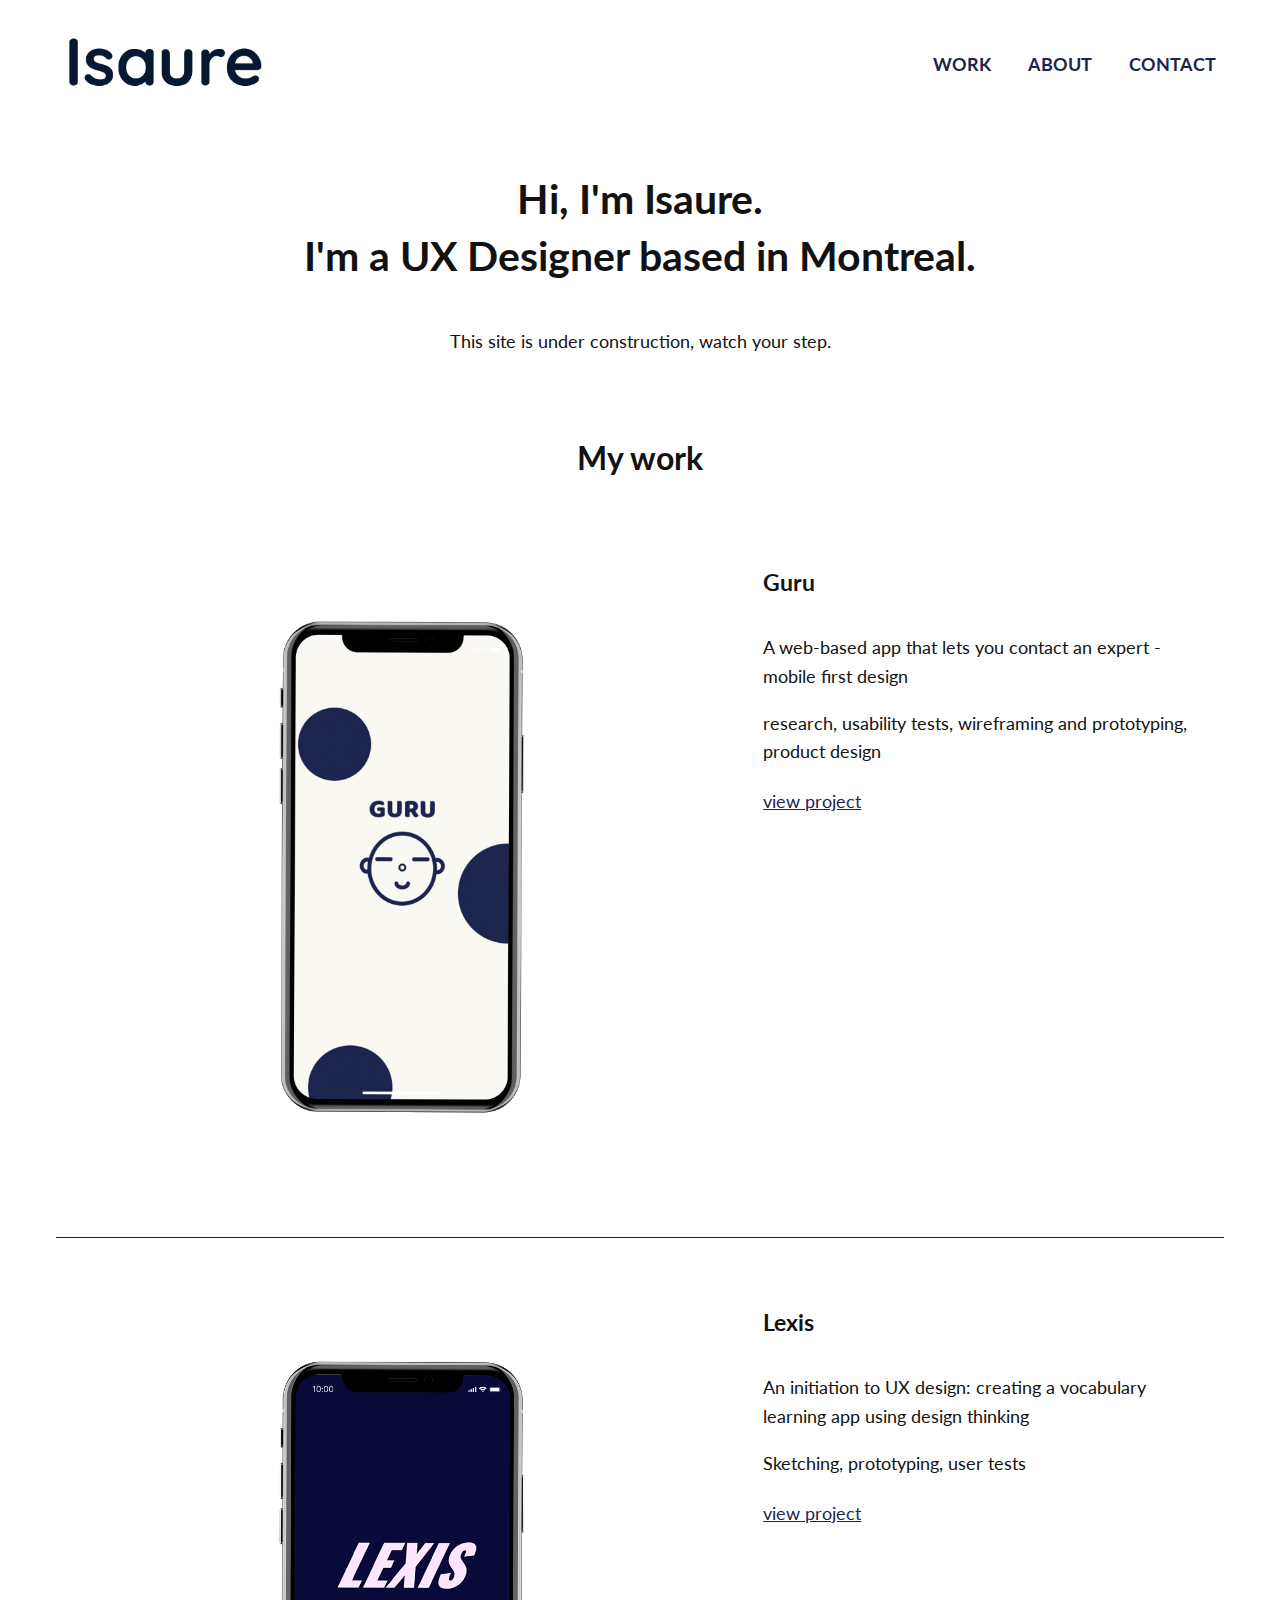
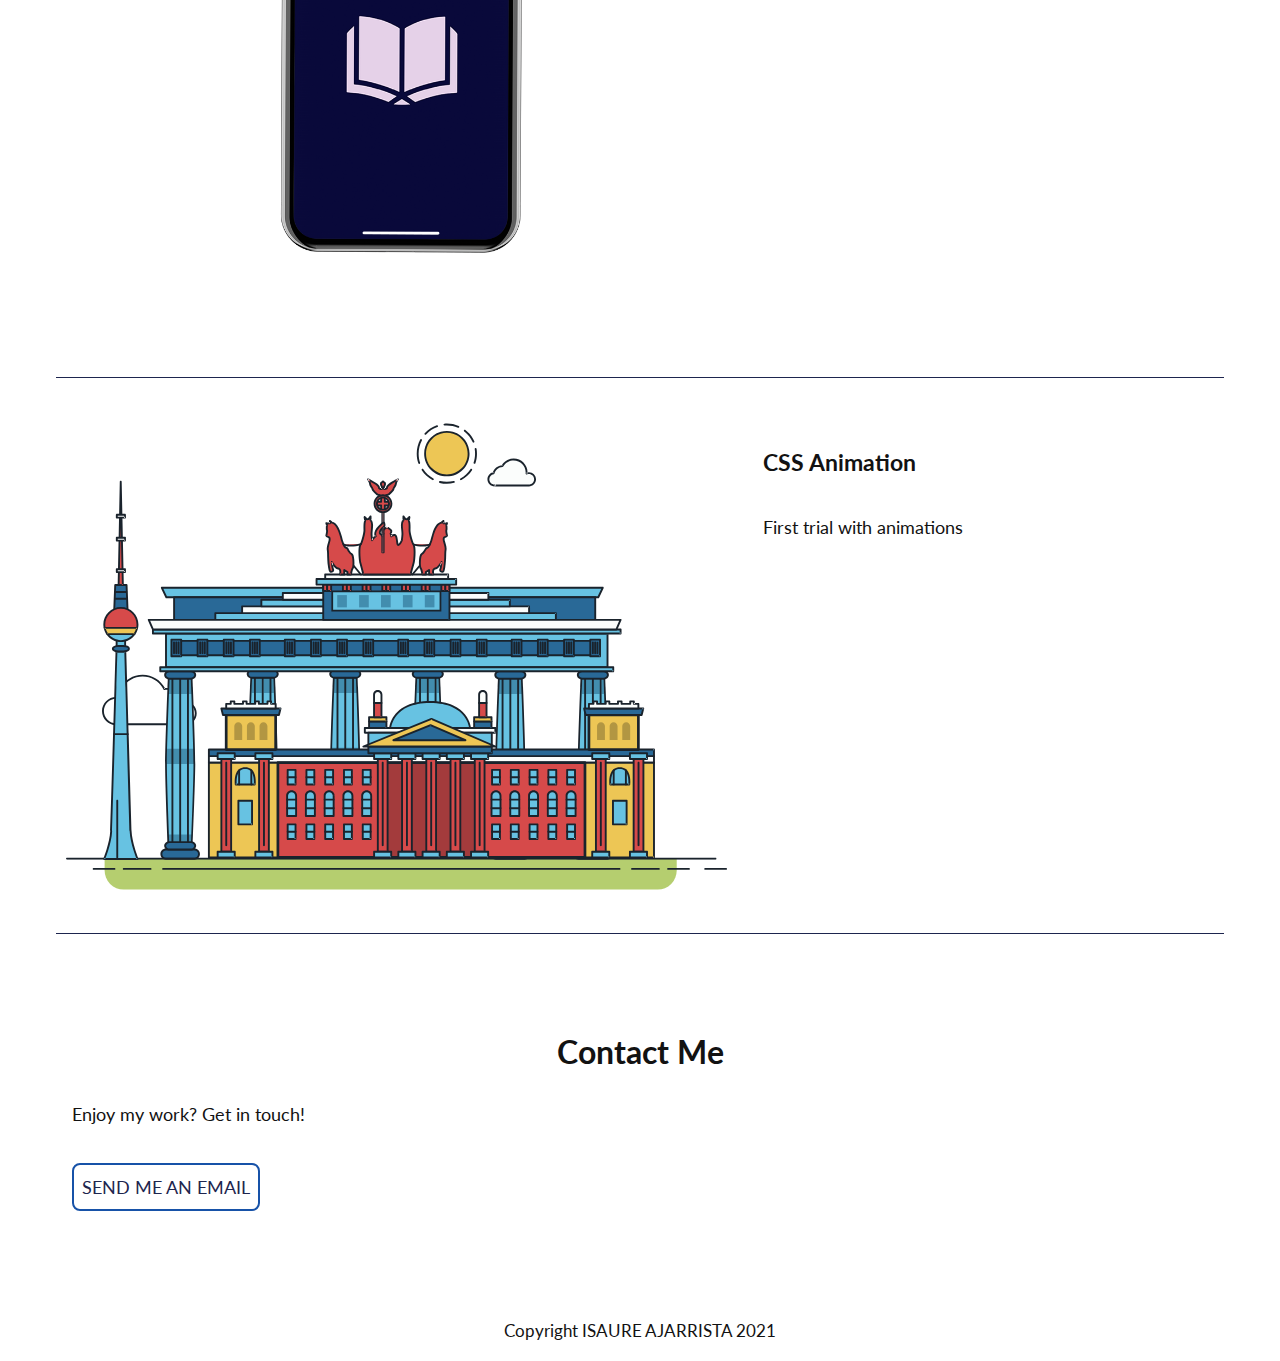
==== index.html @ d4b99ca5 "added error message to empty page" ====
<!DOCTYPE html>
<html lang="en" dir="ltr">

<head>
<meta charset="utf-8">
<title>Isaure Ajarrista UX Designer Montreal</title>
<link rel="shortcut icon" href="/favicon_package_v0.16/favicon.ico">
<link rel="apple-touch-icon" sizes="180x180" href="favicon_package_v0.16/apple-touch-icon.png">
<link rel="icon" type="image/png" sizes="32x32" href="favicon_package_v0.16/favicon-32x32.png">
<link rel="icon" type="image/png" sizes="16x16" href="favicon_package_v0.16/favicon-16x16.png">
<link rel="manifest" href="/site.webmanifest">
<link href="https://cdn.jsdelivr.net/npm/bootstrap@5.0.0-beta3/dist/css/bootstrap.min.css" rel="stylesheet" integrity="sha384-eOJMYsd53ii+scO/bJGFsiCZc+5NDVN2yr8+0RDqr0Ql0h+rP48ckxlpbzKgwra6" crossorigin="anonymous">
<meta name="msapplication-TileColor" content="#da532c">
<meta name="theme-color" content="#ffffff">
<link rel="stylesheet" type="text/css" href="https://necolas.github.io/normalize.css/8.0.1/normalize.css">
<link rel="stylesheet" type="text/css" href="css/style.css">
<link rel="preconnect" href="https://fonts.gstatic.com">
<link href="https://fonts.googleapis.com/css2?family=Lato:wght@400;700&family=Roboto&display=swap" rel="stylesheet">
<link rel="stylesheet" href="https://use.fontawesome.com/releases/v5.15.3/css/all.css" integrity="sha384-SZXxX4whJ79/gErwcOYf+zWLeJdY/qpuqC4cAa9rOGUstPomtqpuNWT9wdPEn2fk" crossorigin="anonymous">
<meta name="viewport" content="width=device-width, initial-scale=1">
<!-- Global site tag (gtag.js) - Google Analytics -->
<script async src="https://www.googletagmanager.com/gtag/js?id=G-KWXFG2XT7S"></script>
<script>
  window.dataLayer = window.dataLayer || [];
  function gtag(){dataLayer.push(arguments);}
  gtag('js', new Date());

  gtag('config', 'G-KWXFG2XT7S');
</script>
</head>

<body>
  <!-- for the header -->
  <header id="header">
    <div class="container align">
      <div class="navtoggle" id="myNavtoggle">
      <a href="index.html"><img src="img/me/logov2.png" class="logo" alt="Isaure's Logo"></a>
      <nav class="navigation">
        <ul>
          <li class="nav-container topBotomBordersOut"><a href="index.html">Work</a></li>
          <li class="nav-container topBotomBordersOut"> <a href="about.html#skills">About</a></li>
          <li class="nav-container topBotomBordersOut"><a href="#contact" onclick="menuToggle()">Contact</a></li>
          <li><a href="javascript:void(0);" class="icon" onclick="menuToggle()"><i class="fas fa-bars"></i></a></li>
        </ul>
      </nav>
      </div>
    </div>
  </header>

  <main>
    <!-- for the hero section -->
    <div id="hero">
      <div class="container">
        <h1>Hi, I'm Isaure.<span> I'm a UX Designer based in Montreal.</span></h1>
        <p>This site is under construction, watch your step.</p>
      </div>
    </div>

    <!-- For works/projects -->
    <div id="projects">
      <div class="container">
        <h2> My work </h2>
        <div class="row">
          <!--open row that holds the 2 columns for project -->
          <div class="column col-md-6 col-lg-7">
            <!-- open first column (image) -->
            <div class="project-image">
            <picture>
              <source srcset="img/guru/guruv2.png" media="(max-width:767px)">
              <img src="img/guru/guruv2-1200.png" alt="Guru expert app mockup">
            </picture>
          </div>
          </div>
          <div class="column col-md-6 col-lg-5">
            <!-- open second column (text) -->
            <h3>Guru</h3>
            <p>
              A web-based app that lets you contact an expert - mobile first design</p>
            <p>
              research, usability tests, wireframing and prototyping, product design
            </p>
            <p><a href="guru.html">view project <i class="fas fa-angle-right"></i></a></p>
          </div>
        </div>
        <!-- second project -->
        <!--open row that holds the 2 columns for project -->
        <div class="row">
          <!-- open first column (image) -->
          <div class="column col-md-6 col-lg-7">
            <div class="project-image">
            <picture>
              <source srcset="img/lexis/lexis-mockup.png" media="(max-width:767px)">
              <img src="img/lexis/lexis-mockup-1200.png" alt="Lexis app mockup">
            </picture>
          </div>
          </div>
          <div class="column col-md-6 col-lg-5">
            <!-- open second column (text) -->
            <h3>Lexis</h3>
            <p>
              An initiation to UX design: creating a vocabulary learning app using design thinking
            </p>
            <p>
              Sketching, prototyping, user tests
            </p>
            <p><a href="lexis.html"> view project <i class="fas fa-angle-right"></i></a></p>
          </div>
        </div>
        <!-- 3rd project: CSS animation -->
        <div class="row">
          <!-- open first column (image) -->
          <div class="column col-md-6 col-lg-7">
            <div class="project-image">
            <svg xmlns="http://www.w3.org/2000/svg" class="berlin-illustration" height="505" viewBox="0 0 700 505" xmlns:xlink="http://www.w3.org/1999/xlink">
              <defs>
                <polygon id="a" points=".06 231.917 .06 .929 688.717 .929 688.717 231.917" />
              </defs>
              <g fill="none" fill-rule="evenodd">
                <g transform="translate(0 241)" class="cloud-front">
                  <path fill="#1A232C"
                    d="M87.602,29 L87.602,28 C87.326,28.001 87.103,28.024 86.927,28.033 L86.979,29.031 L87.947,28.78 C85.741,20.282 78.041,14.002 68.852,14 C67.858,14 66.904,14.096 65.98,14.231 L66.125,15.22 L67.019,14.772 C62.626,6.015 53.567,0.001 43.102,0 C29.041,0.002 17.524,10.848 16.443,24.632 L17.44,24.71 L17.606,23.724 C16.803,23.589 15.969,23.5 15.102,23.5 C6.817,23.501 0.102,30.215 0.102,38.5 C0.102,46.785 6.817,53.499 15.102,53.5 L87.602,53.5 C94.644,53.499 100.351,47.792 100.352,40.75 C100.351,33.708 94.644,28.001 87.602,28 L87.602,30 C90.573,30 93.254,31.202 95.203,33.149 C97.15,35.097 98.351,37.778 98.352,40.75 C98.351,43.722 97.15,46.403 95.203,48.351 C93.254,50.298 90.573,51.5 87.602,51.5 L15.102,51.5 C11.509,51.5 8.265,50.046 5.909,47.692 C3.555,45.337 2.102,42.093 2.102,38.5 C2.102,34.907 3.555,31.663 5.909,29.308 C8.265,26.954 11.509,25.5 15.102,25.5 C15.831,25.5 16.553,25.575 17.273,25.697 C17.551,25.743 17.832,25.672 18.055,25.499 C18.277,25.325 18.414,25.07 18.436,24.789 C19.436,12.04 30.094,1.998 43.102,2 C52.786,1.999 61.163,7.564 65.231,15.669 C65.425,16.055 65.842,16.272 66.27,16.21 C67.132,16.084 67.988,16 68.852,16 C77.108,15.998 84.027,21.647 86.011,29.283 C86.13,29.741 86.557,30.054 87.031,30.03 C87.27,30.017 87.457,29.999 87.602,30 L87.602,29"
                    transform="translate(38 36)" />
                </g>
                <path fill="#B5CE6F"
                  d="M646.484,484.382 C646.484,489.501 644.531,494.62 640.627,498.525 C636.722,502.43 631.603,504.382 626.484,504.382 L60.873,504.382 C55.754,504.382 50.636,502.43 46.731,498.525 C42.826,494.62 40.873,489.501 40.873,484.382 L40.873,471.917 L646.484,471.917 L646.484,484.382" />
                <polyline fill="#67C2E2" points="334.824 185.029 101.449 185.029 106.209 195.08 563.438 195.08 568.2 185.029 334.824 185.029" />
                <path fill="#1A232C"
                  d="M334.824,185.029 L334.824,184.029 L101.449,184.029 C101.104,184.029 100.788,184.203 100.604,184.494 C100.42,184.785 100.398,185.146 100.545,185.457 L105.306,195.508 C105.471,195.856 105.824,196.079 106.209,196.079 L563.438,196.079 C563.824,196.079 564.177,195.856 564.342,195.508 L569.104,185.457 C569.251,185.146 569.229,184.785 569.045,184.494 C568.861,184.203 568.544,184.029 568.2,184.029 L334.824,184.029 L334.824,186.029 L566.62,186.029 L562.806,194.08 L106.842,194.08 L103.029,186.029 L334.824,186.029 L334.824,185.029" />
                <polygon fill="#296997" points="114.416 218.974 560.222 218.974 560.222 195.08 114.416 195.08" />
                <path fill="#1A232C"
                  d="M560.222,218.974 L560.222,217.974 L115.416,217.974 L115.416,196.079 L559.222,196.079 L559.222,218.974 L560.222,218.974 L560.222,217.974 L560.222,218.974 L561.222,218.974 L561.222,195.08 C561.222,194.816 561.115,194.559 560.929,194.372 C560.742,194.186 560.485,194.08 560.222,194.08 L114.416,194.08 C114.152,194.08 113.895,194.186 113.708,194.372 C113.522,194.559 113.416,194.816 113.416,195.08 L113.416,218.974 C113.416,219.237 113.522,219.495 113.708,219.681 C113.895,219.867 114.152,219.974 114.416,219.974 L560.222,219.974 C560.485,219.974 560.742,219.867 560.929,219.681 C561.115,219.495 561.222,219.237 561.222,218.974 L560.222,218.974" />
                <polygon fill="#67C2E2" points="105.85 269.08 573.225 269.08 573.225 233.398 105.85 233.398" />
                <path fill="#1A232C"
                  d="M573.225,233.398 L573.225,232.398 L105.85,232.398 C105.587,232.398 105.329,232.505 105.143,232.691 C104.957,232.877 104.85,233.134 104.85,233.398 L104.85,269.08 C104.85,269.344 104.957,269.601 105.143,269.788 C105.329,269.974 105.587,270.08 105.85,270.08 L573.225,270.08 C573.488,270.08 573.745,269.974 573.932,269.788 C574.118,269.601 574.225,269.344 574.225,269.08 L574.225,233.398 C574.225,233.134 574.118,232.877 573.932,232.691 C573.745,232.505 573.488,232.398 573.225,232.398 L573.225,233.398 L572.225,233.398 L572.225,268.08 L106.85,268.08 L106.85,234.398 L573.225,234.398 L573.225,233.398 L572.225,233.398 L573.225,233.398" />
                <polygon fill="#296997" points="116.751 256.508 562.557 256.508 562.557 241.243 116.751 241.243" />
                <path fill="#1A232C"
                  d="M562.557,256.508 L562.557,255.508 L117.75,255.508 L117.75,242.243 L561.557,242.243 L561.557,256.508 L562.557,256.508 L562.557,255.508 L562.557,256.508 L563.557,256.508 L563.557,241.243 C563.557,240.979 563.45,240.722 563.264,240.535 C563.078,240.349 562.82,240.243 562.557,240.243 L116.75,240.243 C116.487,240.243 116.23,240.349 116.043,240.535 C115.857,240.722 115.751,240.979 115.751,241.243 L115.751,256.508 C115.751,256.771 115.857,257.029 116.043,257.215 C116.23,257.401 116.487,257.508 116.751,257.508 L562.557,257.508 C562.82,257.508 563.077,257.401 563.264,257.215 C563.45,257.029 563.557,256.771 563.557,256.508 L562.557,256.508" />
                <polygon fill="#67C2E2" points="158.07 218.974 518.563 218.974 518.563 211.858 158.07 211.858" />
                <path fill="#1A232C"
                  d="M518.563,211.858 L518.563,210.858 L158.07,210.858 C157.807,210.858 157.549,210.964 157.363,211.151 C157.177,211.337 157.07,211.594 157.07,211.858 L157.07,218.974 C157.07,219.237 157.177,219.495 157.363,219.681 C157.549,219.867 157.807,219.974 158.07,219.974 L518.563,219.974 C518.826,219.974 519.083,219.867 519.27,219.681 C519.456,219.495 519.562,219.237 519.562,218.974 L519.562,211.858 C519.562,211.594 519.456,211.337 519.27,211.151 C519.083,210.964 518.826,210.858 518.563,210.858 L518.563,211.858 L517.563,211.858 L517.563,217.974 L159.07,217.974 L159.07,212.858 L518.563,212.858 L518.563,211.858 L517.563,211.858 L518.563,211.858" />
                <polygon fill="#FBFDFC" points="186.438 211.858 490.194 211.858 490.194 204.741 186.438 204.741" />
                <path fill="#1A232C"
                  d="M490.194,204.741 L490.194,203.741 L186.438,203.741 C186.175,203.741 185.917,203.848 185.731,204.034 C185.545,204.221 185.438,204.478 185.438,204.741 L185.438,211.858 C185.438,212.121 185.545,212.379 185.731,212.565 C185.917,212.751 186.175,212.858 186.438,212.858 L490.194,212.858 C490.458,212.858 490.715,212.751 490.902,212.565 C491.088,212.379 491.194,212.121 491.194,211.858 L491.194,204.741 C491.194,204.478 491.088,204.221 490.902,204.034 C490.715,203.848 490.458,203.741 490.194,203.741 L490.194,204.741 L489.194,204.741 L489.194,210.858 L187.438,210.858 L187.438,205.741 L490.194,205.741 L490.194,204.741 L489.194,204.741 L490.194,204.741" />
                <polygon fill="#67C2E2" points="206.805 204.741 469.828 204.741 469.828 197.624 206.805 197.624" />
                <path fill="#1A232C"
                  d="M469.828,197.624 L469.828,196.624 L206.805,196.624 C206.541,196.624 206.284,196.731 206.098,196.917 C205.911,197.103 205.805,197.361 205.805,197.624 L205.805,204.741 C205.805,205.005 205.911,205.262 206.098,205.449 C206.284,205.635 206.541,205.741 206.805,205.741 L469.828,205.741 C470.091,205.741 470.349,205.635 470.535,205.449 C470.722,205.262 470.828,205.005 470.828,204.741 L470.828,197.624 C470.828,197.361 470.722,197.103 470.535,196.917 C470.349,196.731 470.091,196.624 469.828,196.624 L469.828,197.624 L468.828,197.624 L468.828,203.741 L207.805,203.741 L207.805,198.624 L469.828,198.624 L469.828,197.624 L468.828,197.624 L469.828,197.624" />
                <polygon fill="#FBFDFC" points="229.521 197.624 447.111 197.624 447.111 190.509 229.521 190.509" />
                <path fill="#1A232C"
                  d="M447.111,190.509 L447.111,189.509 L229.521,189.509 C229.258,189.509 229,189.616 228.814,189.802 C228.628,189.988 228.521,190.246 228.521,190.509 L228.521,197.624 C228.521,197.888 228.628,198.145 228.814,198.332 C229,198.518 229.258,198.624 229.521,198.624 L447.111,198.624 C447.375,198.624 447.632,198.518 447.818,198.332 C448.005,198.145 448.111,197.888 448.111,197.624 L448.111,190.509 C448.111,190.246 448.005,189.988 447.818,189.802 C447.632,189.616 447.375,189.509 447.111,189.509 L447.111,190.509 L446.111,190.509 L446.111,196.624 L230.521,196.624 L230.521,191.509 L447.111,191.509 L447.111,190.509 L446.111,190.509 L447.111,190.509" />
                <path fill="#67C2E2"
                  d="M135.607,355.447 C135.163,337.766 134.264,313.326 133.648,297.387 C133.274,287.721 133.004,281.18 133.004,281.18 L108.722,281.18 C108.722,281.18 108.452,287.721 108.079,297.387 C107.462,313.326 106.563,337.766 106.119,355.447 C105.953,362.059 105.85,367.732 105.85,371.653 L105.85,371.654 C105.85,386.117 107.243,424.332 108.089,446.189 C108.457,455.706 108.722,462.126 108.722,462.126 L133.004,462.126 C133.004,462.126 133.269,455.706 133.637,446.189 C134.482,424.332 135.876,386.117 135.876,371.654 L135.876,371.653 C135.876,367.732 135.773,362.059 135.607,355.447" />
                <path fill="#428DAE"
                  d="M133.648 297.387L108.079 297.387C108.452 287.721 108.722 281.18 108.722 281.18L133.004 281.18C133.004 281.18 133.274 287.721 133.648 297.387M135.876 371.654L105.85 371.654 105.85 371.653C105.85 367.732 105.953 362.059 106.119 355.447L135.607 355.447C135.773 362.059 135.876 367.732 135.876 371.653L135.876 371.654M133.004 462.126L108.722 462.126C108.722 462.126 108.457 455.706 108.089 446.189L133.637 446.189C133.269 455.706 133.004 462.126 133.004 462.126" />
                <path fill="#1A232C"
                  d="M109.612,461.199 L132.114,461.199 C132.447,453.007 134.949,390.886 134.949,371.653 C134.949,352.42 132.447,290.299 132.114,282.108 L109.612,282.108 C109.279,290.299 106.778,352.42 106.778,371.653 C106.778,390.886 109.279,453.007 109.612,461.199 Z M133.895,463.054 L107.832,463.054 L107.794,462.164 C107.766,461.466 104.922,392.193 104.922,371.653 C104.922,351.114 107.766,281.839 107.794,281.142 L107.832,280.252 L133.895,280.252 L133.931,281.142 C133.96,281.839 136.804,351.114 136.804,371.653 C136.804,392.193 133.96,461.466 133.931,462.164 L133.895,463.054 L133.895,463.054 Z" />
                <path fill="#1A232C"
                  d="M111.638 281.18L111.638 462.126C111.638 462.679 112.086 463.126 112.638 463.126 113.19 463.126 113.638 462.679 113.638 462.126L113.638 281.18C113.638 280.628 113.19 280.18 112.638 280.18 112.086 280.18 111.638 280.628 111.638 281.18M119.863 281.18L119.863 462.126C119.863 462.679 120.311 463.126 120.863 463.126 121.416 463.126 121.863 462.679 121.863 462.126L121.863 281.18C121.863 280.628 121.416 280.18 120.863 280.18 120.311 280.18 119.863 280.628 119.863 281.18M128.088 281.18L128.088 462.126C128.088 462.679 128.536 463.126 129.088 463.126 129.64 463.126 130.088 462.679 130.088 462.126L130.088 281.18C130.088 280.628 129.64 280.18 129.088 280.18 128.536 280.18 128.088 280.628 128.088 281.18" />
                <path fill="#296997"
                  d="M136.79,277.265 C136.79,279.418 134.675,281.18 132.09,281.18 L109.636,281.18 C107.051,281.18 104.936,279.418 104.936,277.265 C104.936,275.111 107.051,273.349 109.636,273.349 L132.09,273.349 C134.675,273.349 136.79,275.111 136.79,277.265" />
                <path fill="#1A232C"
                  d="M136.79,277.265 L135.79,277.265 C135.789,278.005 135.433,278.704 134.769,279.262 C134.109,279.814 133.155,280.181 132.09,280.18 L109.636,280.18 C108.571,280.181 107.617,279.814 106.956,279.262 C106.293,278.704 105.936,278.005 105.936,277.265 C105.936,276.524 106.293,275.825 106.957,275.267 C107.617,274.715 108.571,274.348 109.636,274.349 L132.09,274.349 C133.155,274.348 134.109,274.716 134.769,275.267 C135.433,275.825 135.789,276.524 135.79,277.265 L137.79,277.265 C137.791,275.851 137.09,274.593 136.049,273.731 C135.006,272.863 133.61,272.35 132.09,272.349 L109.636,272.349 C108.116,272.35 106.72,272.863 105.676,273.731 C104.636,274.593 103.935,275.851 103.936,277.265 C103.935,278.678 104.636,279.937 105.677,280.798 C106.72,281.666 108.116,282.179 109.636,282.18 L132.09,282.18 C133.61,282.179 135.006,281.666 136.049,280.798 C137.09,279.937 137.791,278.678 137.79,277.265 L136.79,277.265" />
                <path fill="#296997"
                  d="M140.775,467.217 C140.775,469.803 138.661,471.917 136.076,471.917 L105.65,471.917 C103.065,471.917 100.951,469.803 100.951,467.217 L100.951,466.825 C100.951,464.241 103.065,462.126 105.65,462.126 L136.076,462.126 C138.661,462.126 140.775,464.241 140.775,466.825 L140.775,467.217" />
                <path fill="#1A232C"
                  d="M140.775,467.217 L139.775,467.217 C139.775,468.235 139.361,469.155 138.688,469.83 C138.013,470.503 137.093,470.917 136.076,470.917 L105.65,470.917 C104.633,470.917 103.713,470.504 103.038,469.83 C102.365,469.155 101.951,468.235 101.951,467.217 L101.951,466.825 C101.951,465.808 102.365,464.889 103.038,464.214 C103.713,463.54 104.633,463.127 105.65,463.126 L136.076,463.126 C137.093,463.127 138.013,463.54 138.688,464.214 C139.362,464.889 139.775,465.808 139.775,466.825 L139.775,467.217 L141.775,467.217 L141.775,466.825 C141.772,463.684 139.217,461.13 136.076,461.126 L105.65,461.126 C102.509,461.13 99.955,463.684 99.951,466.825 L99.951,467.217 C99.954,470.36 102.509,472.914 105.65,472.917 L136.076,472.917 C139.217,472.914 141.772,470.36 141.775,467.217 L140.775,467.217" />
                <path fill="#296997"
                  d="M136.79,458.208 C136.79,460.363 134.675,462.126 132.09,462.126 L109.636,462.126 C107.051,462.126 104.936,460.363 104.936,458.208 C104.936,456.057 107.051,454.292 109.636,454.292 L132.09,454.292 C134.675,454.292 136.79,456.057 136.79,458.208" />
                <path fill="#1A232C"
                  d="M136.79,458.208 L135.79,458.208 C135.789,458.949 135.432,459.649 134.769,460.207 C134.108,460.76 133.154,461.128 132.09,461.126 L109.636,461.126 C108.572,461.128 107.617,460.76 106.957,460.207 C106.293,459.649 105.936,458.949 105.936,458.208 C105.936,457.47 106.293,456.77 106.957,456.212 C107.617,455.659 108.572,455.291 109.636,455.292 L132.09,455.292 C133.154,455.291 134.108,455.659 134.769,456.212 C135.433,456.77 135.789,457.47 135.79,458.208 L137.79,458.208 C137.791,456.796 137.09,455.538 136.05,454.675 C135.006,453.808 133.61,453.294 132.09,453.292 L109.636,453.292 C108.115,453.294 106.719,453.808 105.676,454.675 C104.636,455.538 103.935,456.796 103.936,458.208 C103.935,459.622 104.636,460.881 105.676,461.743 C106.72,462.611 108.116,463.125 109.636,463.126 L132.09,463.126 C133.61,463.125 135.006,462.611 136.05,461.743 C137.09,460.881 137.791,459.622 137.79,458.208 L136.79,458.208" />
                <path fill="#67C2E2"
                  d="M572.471,355.447 C572.025,337.766 571.126,313.326 570.51,297.387 C570.137,287.721 569.867,281.18 569.867,281.18 L545.585,281.18 C545.585,281.18 545.315,287.721 544.942,297.387 C544.326,313.326 543.427,337.766 542.981,355.447 C542.815,362.059 542.713,367.732 542.713,371.653 L542.713,371.654 C542.713,386.117 544.107,424.332 544.952,446.189 C545.32,455.706 545.585,462.126 545.585,462.126 L569.867,462.126 C569.867,462.126 570.132,455.706 570.499,446.189 C571.346,424.332 572.739,386.117 572.739,371.654 L572.739,371.653 C572.739,367.732 572.637,362.059 572.471,355.447" />
                <path fill="#428DAE"
                  d="M569.582 297.387L566.951 297.387 566.951 282.108 568.977 282.108C569.063 284.206 569.29 289.841 569.582 297.387M564.951 297.387L545.871 297.387C546.162 289.841 546.39 284.206 546.476 282.108L564.951 282.108 564.951 297.387M571.8 369.187L566.951 369.187 566.951 356.265 571.562 356.265C571.685 361.272 571.771 365.701 571.8 369.187M564.951 369.187L543.653 369.187C543.684 365.512 543.777 360.79 543.912 355.447L553.551 355.447 553.551 356.265 564.951 356.265 564.951 369.187" />
                <path fill="#1A232C"
                  d="M546.476,461.199 L568.977,461.199 C569.31,453.007 571.812,390.886 571.812,371.653 C571.812,352.42 569.31,290.299 568.977,282.108 L546.476,282.108 C546.142,290.299 543.642,352.42 543.642,371.653 C543.642,390.886 546.142,453.007 546.476,461.199 M570.758,463.054 L544.694,463.054 L544.658,462.164 C544.629,461.466 541.785,392.193 541.785,371.653 C541.785,351.114 544.629,281.839 544.658,281.142 L544.694,280.252 L570.758,280.252 L570.795,281.142 C570.823,281.839 573.667,351.114 573.667,371.653 C573.667,392.193 570.823,461.466 570.795,462.164 L570.758,463.054" />
                <path fill="#1A232C"
                  d="M548.501 281.18L548.501 462.126C548.501 462.679 548.949 463.126 549.501 463.126 550.053 463.126 550.501 462.679 550.501 462.126L550.501 281.18C550.501 280.628 550.053 280.18 549.501 280.18 548.949 280.18 548.501 280.628 548.501 281.18M556.727 281.18L556.727 462.126C556.727 462.679 557.174 463.126 557.727 463.126 558.279 463.126 558.727 462.679 558.727 462.126L558.727 281.18C558.727 280.628 558.279 280.18 557.727 280.18 557.174 280.18 556.727 280.628 556.727 281.18M564.951 281.18L564.951 462.126C564.951 462.679 565.399 463.126 565.951 463.126 566.503 463.126 566.951 462.679 566.951 462.126L566.951 281.18C566.951 280.628 566.503 280.18 565.951 280.18 565.399 280.18 564.951 280.628 564.951 281.18" />
                <path fill="#296997"
                  d="M573.653,277.265 C573.653,279.418 571.537,281.18 568.953,281.18 L546.499,281.18 C543.915,281.18 541.799,279.418 541.799,277.265 C541.799,275.111 543.915,273.349 546.499,273.349 L568.953,273.349 C571.537,273.349 573.653,275.111 573.653,277.265" />
                <path fill="#1A232C"
                  d="M573.653,277.265 L572.653,277.265 C572.653,278.005 572.296,278.704 571.632,279.262 C570.972,279.814 570.017,280.181 568.953,280.18 L546.499,280.18 C545.435,280.181 544.48,279.814 543.82,279.262 C543.156,278.704 542.8,278.005 542.799,277.265 C542.8,276.525 543.156,275.825 543.82,275.267 C544.481,274.715 545.435,274.348 546.499,274.349 L568.953,274.349 C570.017,274.348 570.972,274.715 571.632,275.267 C572.296,275.825 572.653,276.525 572.653,277.265 L574.653,277.265 C574.654,275.851 573.953,274.593 572.912,273.731 C571.869,272.863 570.473,272.35 568.953,272.349 L546.499,272.349 C544.979,272.35 543.583,272.863 542.54,273.731 C541.499,274.593 540.798,275.851 540.799,277.265 C540.798,278.679 541.499,279.937 542.54,280.798 C543.583,281.666 544.979,282.179 546.499,282.18 L568.953,282.18 C570.473,282.179 571.869,281.666 572.912,280.798 C573.953,279.937 574.654,278.679 574.653,277.265 L573.653,277.265" />
                <path fill="#296997"
                  d="M577.639,467.217 C577.639,469.803 575.524,471.917 572.938,471.917 L542.514,471.917 C539.929,471.917 537.813,469.803 537.813,467.217 L537.813,466.825 C537.813,464.241 539.929,462.126 542.514,462.126 L572.938,462.126 C575.524,462.126 577.639,464.241 577.639,466.825 L577.639,467.217" />
                <path fill="#1A232C"
                  d="M577.639,467.217 L576.639,467.217 C576.638,468.235 576.225,469.155 575.551,469.83 C574.876,470.503 573.956,470.917 572.938,470.917 L542.514,470.917 C541.497,470.917 540.576,470.503 539.901,469.83 C539.227,469.155 538.814,468.234 538.813,467.217 L538.813,466.825 C538.814,465.808 539.227,464.889 539.901,464.214 C540.576,463.54 541.497,463.127 542.514,463.126 L572.938,463.126 C573.956,463.127 574.876,463.54 575.551,464.214 C576.225,464.888 576.638,465.808 576.639,466.825 L576.639,467.217 L578.639,467.217 L578.639,466.825 C578.635,463.684 576.081,461.13 572.938,461.126 L542.514,461.126 C539.372,461.13 536.817,463.684 536.813,466.825 L536.813,467.217 C536.817,470.36 539.372,472.914 542.514,472.917 L572.938,472.917 C576.081,472.914 578.635,470.359 578.639,467.217 L577.639,467.217" />
                <path fill="#296997"
                  d="M573.653,458.208 C573.653,460.363 571.537,462.126 568.953,462.126 L546.499,462.126 C543.915,462.126 541.799,460.363 541.799,458.208 C541.799,456.057 543.915,454.292 546.499,454.292 L568.953,454.292 C571.537,454.292 573.653,456.057 573.653,458.208" />
                <path fill="#1A232C"
                  d="M573.653,458.208 L572.653,458.208 C572.653,458.949 572.296,459.649 571.632,460.207 C570.971,460.76 570.017,461.128 568.953,461.126 L546.499,461.126 C545.435,461.128 544.481,460.76 543.82,460.207 C543.157,459.649 542.799,458.949 542.799,458.208 C542.799,457.47 543.156,456.77 543.82,456.212 C544.481,455.659 545.435,455.291 546.499,455.292 L568.953,455.292 C570.017,455.291 570.971,455.659 571.632,456.212 C572.296,456.77 572.653,457.47 572.653,458.208 L574.653,458.208 C574.654,456.796 573.953,455.538 572.912,454.675 C571.869,453.808 570.473,453.294 568.953,453.292 L546.499,453.292 C544.979,453.294 543.583,453.808 542.54,454.675 C541.499,455.538 540.798,456.796 540.799,458.208 C540.798,459.622 541.499,460.881 542.54,461.743 C543.583,462.611 544.979,463.125 546.499,463.126 L568.953,463.126 C570.473,463.125 571.869,462.611 572.912,461.743 C573.953,460.881 574.654,459.622 574.653,458.208 L573.653,458.208" />
                <path fill="#67C2E2"
                  d="M485.098,355.447 C484.654,337.766 483.753,313.326 483.137,297.387 C482.764,287.721 482.494,281.18 482.494,281.18 L458.213,281.18 C458.213,281.18 457.942,287.721 457.569,297.387 C456.953,313.326 456.055,337.766 455.608,355.447 C455.443,362.059 455.34,367.732 455.34,371.653 L455.34,371.654 C455.34,386.117 456.733,424.332 457.58,446.189 C457.948,455.706 458.213,462.126 458.213,462.126 L482.494,462.126 C482.494,462.126 482.759,455.706 483.126,446.189 C483.973,424.332 485.366,386.117 485.366,371.654 L485.366,371.653 C485.366,367.732 485.265,362.059 485.098,355.447" />
                <path fill="#428DAE"
                  d="M483.137 297.387L457.569 297.387C457.942 287.721 458.213 281.18 458.213 281.18L482.494 281.18C482.494 281.18 482.764 287.721 483.137 297.387M485.355 369.187L455.351 369.187C455.382 365.502 455.475 360.78 455.608 355.447L485.098 355.447C485.232 360.78 485.325 365.502 485.355 369.187" />
                <path fill="#1A232C"
                  d="M459.103,461.199 L481.605,461.199 C481.938,453.007 484.439,390.886 484.439,371.653 C484.439,352.42 481.938,290.299 481.605,282.108 L459.103,282.108 C458.769,290.299 456.268,352.42 456.268,371.653 C456.268,390.886 458.769,453.007 459.103,461.199 Z M483.386,463.054 L457.321,463.054 L457.285,462.164 C457.256,461.466 454.412,392.193 454.412,371.653 C454.412,351.114 457.256,281.839 457.285,281.142 L457.321,280.252 L483.386,280.252 L483.422,281.142 C483.45,281.839 486.294,351.114 486.294,371.653 C486.294,392.193 483.45,461.466 483.422,462.164 L483.386,463.054 L483.386,463.054 Z" />
                <path fill="#1A232C"
                  d="M461.128 281.18L461.128 462.126C461.128 462.679 461.576 463.126 462.128 463.126 462.68 463.126 463.128 462.679 463.128 462.126L463.128 281.18C463.128 280.628 462.68 280.18 462.128 280.18 461.576 280.18 461.128 280.628 461.128 281.18M469.354 281.18L469.354 462.126C469.354 462.679 469.801 463.126 470.354 463.126 470.906 463.126 471.354 462.679 471.354 462.126L471.354 281.18C471.354 280.628 470.906 280.18 470.354 280.18 469.801 280.18 469.354 280.628 469.354 281.18M477.578 281.18L477.578 462.126C477.578 462.679 478.026 463.126 478.578 463.126 479.13 463.126 479.578 462.679 479.578 462.126L479.578 281.18C479.578 280.628 479.13 280.18 478.578 280.18 478.026 280.18 477.578 280.628 477.578 281.18" />
                <path fill="#296997"
                  d="M486.281,277.265 C486.281,279.418 484.164,281.18 481.58,281.18 L459.126,281.18 C456.542,281.18 454.426,279.418 454.426,277.265 C454.426,275.111 456.542,273.349 459.126,273.349 L481.58,273.349 C484.164,273.349 486.281,275.111 486.281,277.265" />
                <path fill="#1A232C"
                  d="M486.281,277.265 L485.281,277.265 C485.281,278.005 484.924,278.704 484.26,279.262 C483.599,279.814 482.644,280.181 481.58,280.18 L459.126,280.18 C458.062,280.181 457.107,279.814 456.447,279.262 C455.783,278.704 455.427,278.005 455.426,277.265 C455.427,276.525 455.783,275.825 456.447,275.267 C457.108,274.715 458.062,274.348 459.126,274.349 L481.58,274.349 C482.644,274.348 483.599,274.716 484.26,275.268 C484.924,275.825 485.281,276.525 485.281,277.265 L487.281,277.265 C487.282,275.851 486.58,274.593 485.54,273.731 C484.496,272.863 483.1,272.35 481.58,272.349 L459.126,272.349 C457.606,272.35 456.21,272.863 455.167,273.731 C454.126,274.593 453.425,275.851 453.426,277.265 C453.425,278.679 454.126,279.937 455.167,280.798 C456.21,281.666 457.606,282.179 459.126,282.18 L481.58,282.18 C483.1,282.179 484.496,281.666 485.54,280.799 C486.58,279.937 487.282,278.679 487.281,277.265 L486.281,277.265" />
                <path fill="#296997"
                  d="M490.266,467.217 C490.266,469.803 488.151,471.917 485.565,471.917 L455.141,471.917 C452.556,471.917 450.44,469.803 450.44,467.217 L450.44,466.825 C450.44,464.241 452.556,462.126 455.141,462.126 L485.565,462.126 C488.151,462.126 490.266,464.241 490.266,466.825 L490.266,467.217" />
                <path fill="#1A232C"
                  d="M490.266,467.217 L489.266,467.217 C489.265,468.235 488.852,469.155 488.178,469.83 C487.503,470.503 486.583,470.917 485.565,470.917 L455.141,470.917 C454.124,470.917 453.203,470.503 452.528,469.83 C451.854,469.155 451.441,468.234 451.44,467.217 L451.44,466.825 C451.441,465.808 451.854,464.889 452.528,464.214 C453.203,463.54 454.124,463.127 455.141,463.126 L485.565,463.126 C486.583,463.127 487.503,463.54 488.178,464.214 C488.852,464.888 489.265,465.808 489.266,466.825 L489.266,467.217 L491.266,467.217 L491.266,466.825 C491.262,463.684 488.708,461.13 485.565,461.126 L455.141,461.126 C451.999,461.13 449.444,463.684 449.44,466.825 L449.44,467.217 C449.444,470.36 451.999,472.914 455.141,472.917 L485.565,472.917 C488.708,472.914 491.262,470.359 491.266,467.217 L490.266,467.217" />
                <path fill="#296997"
                  d="M486.281,458.208 C486.281,460.363 484.164,462.126 481.58,462.126 L459.126,462.126 C456.542,462.126 454.426,460.363 454.426,458.208 C454.426,456.057 456.542,454.292 459.126,454.292 L481.58,454.292 C484.164,454.292 486.281,456.057 486.281,458.208" />
                <path fill="#1A232C"
                  d="M486.281,458.208 L485.281,458.208 C485.281,458.949 484.923,459.649 484.26,460.207 C483.599,460.76 482.644,461.128 481.58,461.126 L459.126,461.126 C458.062,461.128 457.108,460.76 456.447,460.207 C455.784,459.649 455.427,458.949 455.426,458.208 C455.426,457.47 455.783,456.77 456.447,456.212 C457.108,455.659 458.062,455.291 459.126,455.292 L481.58,455.292 C482.644,455.291 483.598,455.659 484.26,456.212 C484.924,456.77 485.281,457.47 485.281,458.208 L487.281,458.208 C487.282,456.795 486.58,455.538 485.54,454.675 C484.496,453.808 483.1,453.294 481.58,453.292 L459.126,453.292 C457.606,453.294 456.21,453.808 455.167,454.675 C454.126,455.538 453.425,456.796 453.426,458.208 C453.425,459.622 454.126,460.881 455.167,461.743 C456.21,462.611 457.606,463.125 459.126,463.126 L481.58,463.126 C483.1,463.125 484.496,462.611 485.54,461.743 C486.581,460.881 487.282,459.622 487.281,458.208 L486.281,458.208" />
                <path fill="#67C2E2"
                  d="M397.726,354.466 C397.28,336.787 396.381,312.346 395.765,296.407 C395.392,286.742 395.122,280.2 395.122,280.2 L370.84,280.2 C370.84,280.2 370.57,286.742 370.197,296.407 C369.581,312.346 368.682,336.787 368.236,354.466 C368.07,361.078 367.968,366.751 367.968,370.672 L367.968,370.673 C367.968,385.136 369.361,423.352 370.207,445.208 C370.575,454.726 370.84,461.146 370.84,461.146 L395.122,461.146 C395.122,461.146 395.386,454.726 395.754,445.208 C396.601,423.352 397.994,385.136 397.994,370.673 L397.994,370.672 C397.994,366.751 397.892,361.078 397.726,354.466" />
                <path fill="#428DAE"
                  d="M394.837 296.407L392.206 296.407 392.206 281.127 394.233 281.127C394.318 283.225 394.545 288.861 394.837 296.407L394.837 296.407zM383.981 296.407L390.206 296.407 390.206 281.127 383.981 281.127 383.981 296.407zM375.756 296.407L381.98 296.407 381.98 281.127 375.756 281.127 375.756 296.407zM373.756 296.407L371.126 296.407C371.417 288.861 371.645 283.225 371.73 281.127L373.756 281.127 373.756 296.407 373.756 296.407zM397.062 369.187L392.206 369.187 392.206 354.466 396.796 354.466C396.943 360.298 397.041 365.389 397.062 369.187L397.062 369.187zM383.981 369.187L390.206 369.187 390.206 354.466 383.981 354.466 383.981 369.187zM375.756 369.187L381.98 369.187 381.98 354.466 375.756 354.466 375.756 369.187zM373.756 369.187L368.9 369.187C368.921 365.389 369.019 360.298 369.166 354.466L373.756 354.466 373.756 369.187 373.756 369.187z" />
                <path fill="#1A232C"
                  d="M371.73,460.218 L394.233,460.218 C394.565,452.027 397.066,389.906 397.066,370.672 C397.066,351.44 394.565,289.319 394.233,281.127 L371.73,281.127 C371.397,289.319 368.895,351.44 368.895,370.672 C368.895,389.906 371.397,452.027 371.73,460.218 M396.013,462.074 L369.949,462.074 L369.912,461.184 C369.884,460.486 367.04,391.212 367.04,370.672 C367.04,350.133 369.884,280.859 369.912,280.162 L369.949,279.272 L396.013,279.272 L396.05,280.162 C396.078,280.859 398.922,350.133 398.922,370.672 C398.922,391.212 396.078,460.486 396.05,461.184 L396.013,462.074" />
                <path fill="#1A232C"
                  d="M373.756 280.2L373.756 461.146C373.756 461.698 374.203 462.146 374.756 462.146 375.308 462.146 375.756 461.698 375.756 461.146L375.756 280.2C375.756 279.647 375.308 279.2 374.756 279.2 374.203 279.2 373.756 279.647 373.756 280.2M381.98 280.2L381.98 461.146C381.98 461.698 382.428 462.146 382.98 462.146 383.533 462.146 383.981 461.698 383.981 461.146L383.981 280.2C383.981 279.647 383.533 279.2 382.98 279.2 382.428 279.2 381.98 279.647 381.98 280.2M390.206 280.2L390.206 461.146C390.206 461.698 390.654 462.146 391.206 462.146 391.758 462.146 392.206 461.698 392.206 461.146L392.206 280.2C392.206 279.647 391.758 279.2 391.206 279.2 390.654 279.2 390.206 279.647 390.206 280.2" />
                <path fill="#296997"
                  d="M398.908,276.285 C398.908,278.439 396.792,280.2 394.208,280.2 L371.754,280.2 C369.17,280.2 367.053,278.439 367.053,276.285 C367.053,274.13 369.17,272.369 371.754,272.369 L394.208,272.369 C396.792,272.369 398.908,274.13 398.908,276.285" />
                <path fill="#1A232C"
                  d="M398.908,276.285 L397.908,276.285 C397.907,277.025 397.551,277.724 396.887,278.281 C396.227,278.833 395.272,279.201 394.208,279.2 L371.754,279.2 C370.69,279.201 369.735,278.833 369.074,278.281 C368.41,277.724 368.053,277.025 368.053,276.285 C368.053,275.544 368.41,274.845 369.074,274.287 C369.735,273.735 370.69,273.367 371.754,273.369 L394.208,273.369 C395.272,273.367 396.227,273.735 396.887,274.287 C397.551,274.844 397.907,275.544 397.908,276.285 L399.908,276.285 C399.909,274.871 399.208,273.612 398.167,272.75 C397.124,271.883 395.728,271.37 394.208,271.369 L371.754,271.369 C370.234,271.37 368.838,271.883 367.794,272.75 C366.754,273.612 366.052,274.871 366.053,276.285 C366.052,277.699 366.754,278.957 367.795,279.818 C368.838,280.686 370.234,281.198 371.754,281.2 L394.208,281.2 C395.728,281.198 397.123,280.686 398.167,279.818 C399.208,278.957 399.909,277.698 399.908,276.285 L398.908,276.285" />
                <path fill="#296997"
                  d="M402.894,466.237 C402.894,468.823 400.779,470.937 398.193,470.937 L367.768,470.937 C365.183,470.937 363.068,468.823 363.068,466.237 L363.068,465.844 C363.068,463.26 365.183,461.146 367.768,461.146 L398.193,461.146 C400.779,461.146 402.894,463.26 402.894,465.844 L402.894,466.237" />
                <path fill="#1A232C"
                  d="M402.894,466.237 L401.894,466.237 C401.893,467.254 401.48,468.174 400.806,468.849 C400.131,469.523 399.211,469.937 398.193,469.937 L367.768,469.937 C366.751,469.937 365.831,469.523 365.156,468.849 C364.482,468.174 364.069,467.254 364.068,466.237 L364.068,465.844 C364.069,464.828 364.482,463.908 365.156,463.233 C365.831,462.56 366.751,462.146 367.768,462.146 L398.193,462.146 C399.211,462.146 400.131,462.56 400.806,463.233 C401.48,463.908 401.893,464.828 401.894,465.844 L401.894,466.237 L403.894,466.237 L403.894,465.844 C403.89,462.703 401.336,460.15 398.193,460.146 L367.768,460.146 C364.626,460.15 362.072,462.703 362.068,465.844 L362.068,466.237 C362.072,469.379 364.626,471.933 367.768,471.937 L398.193,471.937 C401.336,471.933 403.89,469.379 403.894,466.237 L402.894,466.237" />
                <path fill="#296997"
                  d="M398.908,457.228 C398.908,459.382 396.792,461.146 394.208,461.146 L371.754,461.146 C369.17,461.146 367.053,459.382 367.053,457.228 C367.053,455.077 369.17,453.312 371.754,453.312 L394.208,453.312 C396.792,453.312 398.908,455.077 398.908,457.228" />
                <path fill="#1A232C"
                  d="M398.908,457.228 L397.908,457.228 C397.908,457.968 397.55,458.669 396.887,459.226 C396.226,459.779 395.272,460.147 394.208,460.146 L371.754,460.146 C370.69,460.147 369.736,459.779 369.074,459.226 C368.411,458.668 368.053,457.968 368.053,457.228 C368.053,456.489 368.41,455.789 369.074,455.231 C369.736,454.679 370.69,454.311 371.754,454.312 L394.208,454.312 C395.272,454.311 396.226,454.679 396.887,455.231 C397.551,455.789 397.908,456.489 397.908,457.228 L399.908,457.228 C399.909,455.815 399.208,454.557 398.167,453.695 C397.124,452.827 395.728,452.313 394.208,452.312 L371.754,452.312 C370.234,452.313 368.838,452.827 367.794,453.695 C366.754,454.557 366.052,455.815 366.053,457.228 C366.052,458.642 366.753,459.901 367.794,460.763 C368.838,461.631 370.234,462.145 371.754,462.146 L394.208,462.146 C395.728,462.145 397.124,461.631 398.167,460.763 C399.208,459.9 399.909,458.642 399.908,457.228 L398.908,457.228" />
                <path fill="#67C2E2"
                  d="M310.353,354.466 C309.908,336.787 309.009,312.346 308.393,296.407 C308.019,286.742 307.75,280.2 307.75,280.2 L283.467,280.2 C283.467,280.2 283.198,286.742 282.824,296.407 C282.208,312.346 281.309,336.787 280.864,354.466 C280.698,361.078 280.596,366.751 280.596,370.672 L280.596,370.673 C280.596,385.136 281.989,423.352 282.834,445.208 C283.202,454.726 283.467,461.146 283.467,461.146 L307.75,461.146 C307.75,461.146 308.014,454.726 308.382,445.208 C309.228,423.352 310.622,385.136 310.622,370.673 L310.622,370.672 C310.622,366.751 310.518,361.078 310.353,354.466" />
                <path fill="#428DAE"
                  d="M308.393 296.407L282.824 296.407C283.198 286.742 283.467 280.2 283.467 280.2L307.75 280.2C307.75 280.2 308.019 286.742 308.393 296.407M310.617 369.187L280.6 369.187C280.621 365.377 280.718 360.285 280.864 354.466L310.353 354.466C310.498 360.285 310.596 365.377 310.617 369.187" />
                <path fill="#1A232C"
                  d="M284.357,460.218 L306.86,460.218 C307.193,452.027 309.694,389.906 309.694,370.672 C309.694,351.44 307.193,289.319 306.86,281.127 L284.357,281.127 C284.024,289.319 281.523,351.44 281.523,370.672 C281.523,389.906 284.024,452.027 284.357,460.218 Z M308.639,462.074 L282.576,462.074 L282.54,461.184 C282.511,460.486 279.668,391.212 279.668,370.672 C279.668,350.133 282.511,280.859 282.54,280.162 L282.576,279.272 L308.639,279.272 L308.677,280.162 C308.706,280.859 311.549,350.133 311.549,370.672 C311.549,391.212 308.706,460.486 308.677,461.184 L308.639,462.074 L308.639,462.074 Z" />
                <path fill="#1A232C"
                  d="M286.383 280.2L286.383 461.146C286.383 461.698 286.831 462.146 287.383 462.146 287.936 462.146 288.383 461.698 288.383 461.146L288.383 280.2C288.383 279.647 287.936 279.2 287.383 279.2 286.831 279.2 286.383 279.647 286.383 280.2M294.608 280.2L294.608 461.146C294.608 461.698 295.056 462.146 295.608 462.146 296.161 462.146 296.608 461.698 296.608 461.146L296.608 280.2C296.608 279.647 296.161 279.2 295.608 279.2 295.056 279.2 294.608 279.647 294.608 280.2M302.834 280.2L302.834 461.146C302.834 461.698 303.281 462.146 303.834 462.146 304.386 462.146 304.834 461.698 304.834 461.146L304.834 280.2C304.834 279.647 304.386 279.2 303.834 279.2 303.281 279.2 302.834 279.647 302.834 280.2" />
                <path fill="#296997"
                  d="M311.535,276.285 C311.535,278.439 309.42,280.2 306.836,280.2 L284.381,280.2 C281.797,280.2 279.681,278.439 279.681,276.285 C279.681,274.13 281.797,272.369 284.381,272.369 L306.836,272.369 C309.42,272.369 311.535,274.13 311.535,276.285" />
                <path fill="#1A232C"
                  d="M311.535,276.285 L310.535,276.285 C310.534,277.025 310.177,277.724 309.514,278.282 C308.854,278.833 307.901,279.201 306.836,279.2 L284.381,279.2 C283.316,279.201 282.362,278.833 281.702,278.281 C281.038,277.724 280.681,277.025 280.681,276.285 C280.681,275.544 281.038,274.844 281.702,274.287 C282.362,273.735 283.317,273.367 284.381,273.369 L306.836,273.369 C307.9,273.367 308.854,273.735 309.514,274.287 C310.177,274.844 310.534,275.544 310.535,276.285 L312.535,276.285 C312.535,274.871 311.835,273.613 310.795,272.75 C309.751,271.883 308.356,271.37 306.836,271.369 L284.381,271.369 C282.861,271.37 281.465,271.883 280.422,272.75 C279.381,273.612 278.68,274.871 278.681,276.285 C278.68,277.698 279.381,278.957 280.422,279.818 C281.465,280.686 282.861,281.198 284.381,281.2 L306.836,281.2 C308.356,281.198 309.751,280.685 310.794,279.818 C311.835,278.956 312.535,277.698 312.535,276.285 L311.535,276.285" />
                <path fill="#296997"
                  d="M315.522,466.237 C315.522,468.823 313.407,470.937 310.821,470.937 L280.396,470.937 C277.811,470.937 275.696,468.823 275.696,466.237 L275.696,465.844 C275.696,463.26 277.811,461.146 280.396,461.146 L310.821,461.146 C313.407,461.146 315.522,463.26 315.522,465.844 L315.522,466.237" />
                <path fill="#1A232C"
                  d="M315.522,466.237 L314.522,466.237 C314.521,467.254 314.108,468.174 313.434,468.849 C312.759,469.523 311.838,469.937 310.821,469.937 L280.396,469.937 C279.379,469.937 278.458,469.523 277.783,468.849 C277.11,468.174 276.696,467.254 276.696,466.237 L276.696,465.844 C276.696,464.828 277.11,463.908 277.783,463.233 C278.458,462.56 279.379,462.146 280.396,462.146 L310.821,462.146 C311.838,462.146 312.759,462.56 313.434,463.233 C314.108,463.908 314.521,464.828 314.522,465.844 L314.522,466.237 L316.521,466.237 L316.521,465.844 C316.518,462.703 313.963,460.15 310.821,460.146 L280.396,460.146 C277.254,460.15 274.7,462.703 274.696,465.844 L274.696,466.237 C274.699,469.379 277.254,471.933 280.396,471.937 L310.821,471.937 C313.963,471.933 316.518,469.379 316.521,466.237 L315.522,466.237" />
                <path fill="#296997"
                  d="M311.535,457.228 C311.535,459.382 309.42,461.146 306.836,461.146 L284.381,461.146 C281.797,461.146 279.681,459.382 279.681,457.228 C279.681,455.077 281.797,453.312 284.381,453.312 L306.836,453.312 C309.42,453.312 311.535,455.077 311.535,457.228" />
                <path fill="#1A232C"
                  d="M311.535,457.228 L310.535,457.228 C310.534,457.969 310.177,458.669 309.514,459.227 C308.854,459.779 307.9,460.147 306.836,460.146 L284.381,460.146 C283.317,460.147 282.363,459.779 281.702,459.227 C281.038,458.669 280.681,457.968 280.681,457.228 C280.681,456.489 281.038,455.789 281.702,455.231 C282.363,454.679 283.317,454.311 284.381,454.312 L306.836,454.312 C307.9,454.311 308.854,454.679 309.514,455.231 C310.177,455.789 310.534,456.489 310.535,457.228 L312.535,457.228 C312.535,455.815 311.835,454.558 310.795,453.695 C309.752,452.827 308.356,452.313 306.836,452.312 L284.381,452.312 C282.861,452.313 281.465,452.827 280.422,453.695 C279.381,454.557 278.68,455.815 278.681,457.228 C278.68,458.642 279.381,459.9 280.422,460.763 C281.465,461.631 282.861,462.145 284.381,462.146 L306.836,462.146 C308.356,462.145 309.752,461.631 310.795,460.763 C311.835,459.9 312.535,458.641 312.535,457.228 L311.535,457.228" />
                <path fill="#67C2E2"
                  d="M222.981,354.466 C222.535,336.787 221.636,312.346 221.02,296.407 C220.647,286.742 220.377,280.2 220.377,280.2 L196.094,280.2 C196.094,280.2 195.825,286.742 195.452,296.407 C194.835,312.346 193.936,336.787 193.491,354.466 C193.325,361.078 193.223,366.751 193.223,370.672 L193.223,370.673 C193.223,385.136 194.616,423.352 195.462,445.208 C195.83,454.726 196.094,461.146 196.094,461.146 L220.377,461.146 C220.377,461.146 220.642,454.726 221.009,445.208 C221.855,423.352 223.249,385.136 223.249,370.673 L223.249,370.672 C223.249,366.751 223.146,361.078 222.981,354.466" />
                <path fill="#428DAE"
                  d="M220.091 296.407L209.236 296.407 209.236 281.127 219.487 281.127C219.573 283.225 219.8 288.861 220.091 296.407L220.091 296.407zM201.011 296.407L207.236 296.407 207.236 281.127 201.011 281.127 201.011 296.407zM199.011 296.407L196.381 296.407C196.672 288.861 196.899 283.225 196.985 281.127L199.011 281.127 199.011 296.407 199.011 296.407zM222.317 369.187L209.236 369.187 209.236 356.265 221.923 356.265 221.923 354.466 222.051 354.466C222.198 360.298 222.296 365.389 222.317 369.187L222.317 369.187zM201.011 369.187L207.236 369.187 207.236 356.265 201.011 356.265 201.011 369.187zM199.011 369.187L194.155 369.187C194.174 365.784 194.255 361.345 194.377 356.265L199.011 356.265 199.011 369.187 199.011 369.187z" />
                <path fill="#1A232C"
                  d="M196.985,460.218 L219.487,460.218 C219.82,452.027 222.321,389.906 222.321,370.672 C222.321,351.44 219.82,289.319 219.487,281.127 L196.985,281.127 C196.651,289.319 194.151,351.44 194.151,370.672 C194.151,389.906 196.651,452.027 196.985,460.218 M221.267,462.074 L195.204,462.074 L195.167,461.184 C195.138,460.486 192.295,391.212 192.295,370.672 C192.295,350.133 195.138,280.859 195.167,280.162 L195.204,279.272 L221.267,279.272 L221.305,280.162 C221.334,280.859 224.177,350.133 224.177,370.672 C224.177,391.212 221.334,460.486 221.305,461.184 L221.267,462.074" />
                <path fill="#1A232C"
                  d="M199.011 280.2L199.011 461.146C199.011 461.698 199.458 462.146 200.011 462.146 200.563 462.146 201.011 461.698 201.011 461.146L201.011 280.2C201.011 279.647 200.563 279.2 200.011 279.2 199.458 279.2 199.011 279.647 199.011 280.2M207.236 280.2L207.236 461.146C207.236 461.698 207.684 462.146 208.236 462.146 208.788 462.146 209.236 461.698 209.236 461.146L209.236 280.2C209.236 279.647 208.788 279.2 208.236 279.2 207.684 279.2 207.236 279.647 207.236 280.2M215.461 280.2L215.461 461.146C215.461 461.698 215.909 462.146 216.461 462.146 217.013 462.146 217.461 461.698 217.461 461.146L217.461 280.2C217.461 279.647 217.013 279.2 216.461 279.2 215.909 279.2 215.461 279.647 215.461 280.2" />
                <path fill="#296997"
                  d="M224.162,276.285 C224.162,278.439 222.047,280.2 219.463,280.2 L197.008,280.2 C194.424,280.2 192.308,278.439 192.308,276.285 C192.308,274.13 194.424,272.369 197.008,272.369 L219.463,272.369 C222.047,272.369 224.162,274.13 224.162,276.285" />
                <path fill="#1A232C"
                  d="M224.162,276.285 L223.162,276.285 C223.161,277.025 222.805,277.724 222.142,278.282 C221.482,278.833 220.528,279.201 219.463,279.2 L197.008,279.2 C195.944,279.201 194.99,278.833 194.329,278.281 C193.665,277.724 193.308,277.025 193.308,276.285 C193.308,275.544 193.665,274.845 194.329,274.287 C194.99,273.735 195.944,273.367 197.008,273.369 L219.463,273.369 C220.528,273.367 221.481,273.735 222.142,274.287 C222.805,274.844 223.161,275.544 223.162,276.285 L225.162,276.285 C225.163,274.871 224.462,273.613 223.422,272.75 C222.379,271.883 220.983,271.37 219.463,271.369 L197.008,271.369 C195.489,271.37 194.093,271.883 193.049,272.75 C192.008,273.612 191.307,274.871 191.308,276.285 C191.307,277.698 192.008,278.957 193.049,279.818 C194.093,280.686 195.489,281.198 197.008,281.2 L219.463,281.2 C220.983,281.198 222.379,280.686 223.422,279.818 C224.462,278.956 225.163,277.698 225.162,276.285 L224.162,276.285" />
                <path fill="#296997"
                  d="M228.149,466.237 C228.149,468.823 226.034,470.937 223.448,470.937 L193.022,470.937 C190.438,470.937 188.323,468.823 188.323,466.237 L188.323,465.844 C188.323,463.26 190.438,461.146 193.022,461.146 L223.448,461.146 C226.034,461.146 228.149,463.26 228.149,465.844 L228.149,466.237" />
                <path fill="#1A232C"
                  d="M228.149,466.237 L227.149,466.237 C227.149,467.254 226.735,468.174 226.061,468.849 C225.386,469.523 224.466,469.937 223.448,469.937 L193.022,469.937 C192.006,469.937 191.086,469.523 190.411,468.849 C189.737,468.174 189.324,467.254 189.323,466.237 L189.323,465.844 C189.324,464.828 189.737,463.908 190.411,463.233 C191.086,462.56 192.006,462.146 193.022,462.146 L223.448,462.146 C224.466,462.146 225.386,462.56 226.061,463.233 C226.735,463.908 227.149,464.828 227.149,465.844 L227.149,466.237 L229.149,466.237 L229.149,465.844 C229.145,462.703 226.59,460.15 223.448,460.146 L193.022,460.146 C189.881,460.15 187.327,462.703 187.323,465.844 L187.323,466.237 C187.327,469.379 189.881,471.933 193.022,471.937 L223.448,471.937 C226.59,471.933 229.145,469.379 229.149,466.237 L228.149,466.237" />
                <path fill="#296997"
                  d="M224.162,457.228 C224.162,459.382 222.047,461.146 219.463,461.146 L197.008,461.146 C194.424,461.146 192.308,459.382 192.308,457.228 C192.308,455.077 194.424,453.312 197.008,453.312 L219.463,453.312 C222.047,453.312 224.162,455.077 224.162,457.228" />
                <path fill="#1A232C"
                  d="M224.162,457.228 L223.162,457.228 C223.161,457.969 222.805,458.669 222.141,459.227 C221.481,459.779 220.527,460.147 219.463,460.146 L197.008,460.146 C195.944,460.147 194.99,459.779 194.329,459.227 C193.665,458.669 193.308,457.968 193.308,457.228 C193.308,456.489 193.665,455.789 194.329,455.231 C194.99,454.679 195.945,454.311 197.008,454.312 L219.463,454.312 C220.527,454.311 221.481,454.679 222.141,455.231 C222.805,455.789 223.161,456.489 223.162,457.228 L225.162,457.228 C225.163,455.815 224.462,454.557 223.422,453.695 C222.379,452.827 220.984,452.313 219.463,452.312 L197.008,452.312 C195.488,452.313 194.092,452.827 193.049,453.695 C192.008,454.557 191.307,455.815 191.308,457.228 C191.307,458.642 192.008,459.9 193.049,460.763 C194.092,461.631 195.488,462.145 197.008,462.146 L219.463,462.146 C220.983,462.145 222.379,461.631 223.422,460.763 C224.462,459.9 225.163,458.641 225.162,457.228 L224.162,457.228" />
                <polygon fill="#67C2E2" points="99.774 273.349 579.301 273.349 579.301 269.08 99.774 269.08" />
                <path fill="#1A232C"
                  d="M579.301,273.349 L579.301,272.349 L100.774,272.349 L100.774,270.08 L578.301,270.08 L578.301,273.349 L579.301,273.349 L579.301,272.349 L579.301,273.349 L580.301,273.349 L580.301,269.08 C580.301,268.817 580.194,268.56 580.008,268.373 C579.822,268.187 579.564,268.08 579.301,268.08 L99.774,268.08 C99.511,268.08 99.254,268.187 99.067,268.373 C98.881,268.56 98.774,268.817 98.774,269.08 L98.774,273.349 C98.774,273.612 98.881,273.87 99.067,274.056 C99.254,274.242 99.511,274.349 99.774,274.349 L579.301,274.349 C579.564,274.349 579.822,274.242 580.008,274.056 C580.194,273.87 580.301,273.612 580.301,273.349 L579.301,273.349" />
                <polygon fill="#67C2E2" points="92.01 233.398 587.064 233.398 587.064 229.131 92.01 229.131" />
                <path fill="#1A232C"
                  d="M587.064,233.398 L587.064,232.398 L93.01,232.398 L93.01,230.131 L586.064,230.131 L586.064,233.398 L587.064,233.398 L587.064,232.398 L587.064,233.398 L588.064,233.398 L588.064,229.131 C588.064,228.868 587.958,228.61 587.772,228.424 C587.585,228.238 587.328,228.131 587.064,228.131 L92.01,228.131 C91.746,228.131 91.489,228.238 91.303,228.424 C91.116,228.61 91.01,228.868 91.01,229.131 L91.01,233.398 C91.01,233.661 91.117,233.919 91.303,234.105 C91.489,234.291 91.746,234.398 92.01,234.398 L587.064,234.398 C587.328,234.398 587.585,234.291 587.771,234.105 C587.958,233.919 588.064,233.661 588.064,233.398 L587.064,233.398" />
                <polyline fill="#FBFDFC" points="337.318 218.974 87.572 218.974 92.01 229.131 582.626 229.131 587.064 218.974 337.318 218.974" />
                <path fill="#1A232C"
                  d="M337.318,218.974 L337.318,217.974 L87.572,217.974 C87.235,217.974 86.92,218.144 86.736,218.426 C86.551,218.709 86.521,219.065 86.656,219.374 L91.093,229.532 C91.253,229.896 91.612,230.131 92.01,230.131 L582.626,230.131 C583.024,230.131 583.383,229.897 583.542,229.532 L587.981,219.374 C588.116,219.065 588.086,218.709 587.901,218.426 C587.716,218.144 587.402,217.974 587.064,217.974 L337.318,217.974 L337.318,219.974 L585.536,219.974 L581.972,228.131 L92.664,228.131 L89.1,219.974 L337.318,219.974 L337.318,218.974" />
                <polygon fill="#296997" points="272.283 218.974 405.943 218.974 405.943 181.701 272.283 181.701" />
                <path fill="#1A232C"
                  d="M405.943,218.974 L405.943,217.974 L273.283,217.974 L273.283,182.701 L404.943,182.701 L404.943,218.974 L405.943,218.974 L405.943,217.974 L405.943,218.974 L406.943,218.974 L406.943,181.701 C406.943,181.437 406.837,181.18 406.65,180.993 C406.464,180.807 406.207,180.701 405.943,180.701 L272.283,180.701 C272.02,180.701 271.762,180.807 271.576,180.993 C271.39,181.18 271.283,181.437 271.283,181.701 L271.283,218.974 C271.283,219.237 271.39,219.495 271.576,219.681 C271.762,219.867 272.02,219.974 272.283,219.974 L405.943,219.974 C406.207,219.974 406.464,219.867 406.65,219.681 C406.837,219.495 406.943,219.237 406.943,218.974 L405.943,218.974" />
                <polygon fill="#67C2E2" points="281.833 209.312 396.393 209.312 396.393 188.946 281.833 188.946" />
                <polygon fill="#428DAE" points="287.111 205.753 297.328 205.753 297.328 192.749 287.111 192.749" />
                <polygon fill="#428DAE" points="310.284 205.753 320.501 205.753 320.501 192.749 310.284 192.749" />
                <polygon fill="#428DAE" points="333.457 205.753 343.673 205.753 343.673 192.749 333.457 192.749" />
                <polygon fill="#428DAE" points="356.63 205.753 366.847 205.753 366.847 192.749 356.63 192.749" />
                <polygon fill="#428DAE" points="379.804 205.753 390.02 205.753 390.02 192.749 379.804 192.749" />
                <path fill="#1A232C" d="M282.761,208.384 L395.465,208.384 L395.465,189.873 L282.761,189.873 L282.761,208.384 Z M280.905,210.24 L397.32,210.24 L397.32,188.018 L280.905,188.018 L280.905,210.24 Z" />
                <polygon fill="#D64A4A" points="272.283 188.359 276.48 188.359 276.48 181.701 272.283 181.701" />
                <path fill="#1A232C"
                  d="M276.48,188.359 L276.48,187.359 L273.283,187.359 L273.283,182.701 L275.48,182.701 L275.48,188.359 L276.48,188.359 L276.48,187.359 L276.48,188.359 L277.48,188.359 L277.48,181.701 C277.48,181.437 277.374,181.18 277.188,180.993 C277.001,180.807 276.744,180.701 276.48,180.701 L272.283,180.701 C272.02,180.701 271.762,180.807 271.576,180.993 C271.39,181.18 271.283,181.437 271.283,181.701 L271.283,188.359 C271.283,188.622 271.39,188.88 271.576,189.066 C271.762,189.252 272.02,189.359 272.283,189.359 L276.48,189.359 C276.744,189.359 277.001,189.252 277.188,189.066 C277.374,188.88 277.48,188.622 277.48,188.359 L276.48,188.359" />
                <polygon fill="#D64A4A" points="276.48 188.359 280.678 188.359 280.678 181.701 276.48 181.701" />
                <path fill="#1A232C"
                  d="M280.678,188.359 L280.678,187.359 L277.48,187.359 L277.48,182.701 L279.678,182.701 L279.678,188.359 L280.678,188.359 L280.678,187.359 L280.678,188.359 L281.678,188.359 L281.678,181.701 C281.678,181.437 281.571,181.18 281.385,180.993 C281.199,180.807 280.941,180.701 280.678,180.701 L276.48,180.701 C276.217,180.701 275.96,180.807 275.773,180.993 C275.587,181.18 275.48,181.437 275.48,181.701 L275.48,188.359 C275.48,188.622 275.587,188.88 275.773,189.066 C275.96,189.252 276.217,189.359 276.48,189.359 L280.678,189.359 C280.941,189.359 281.199,189.252 281.385,189.066 C281.571,188.88 281.678,188.622 281.678,188.359 L280.678,188.359" />
                <polygon fill="#D64A4A" points="293.13 188.359 297.328 188.359 297.328 181.701 293.13 181.701" />
                <path fill="#1A232C"
                  d="M297.328,188.359 L297.328,187.359 L294.13,187.359 L294.13,182.701 L296.328,182.701 L296.328,188.359 L297.328,188.359 L297.328,187.359 L297.328,188.359 L298.328,188.359 L298.328,181.701 C298.328,181.437 298.221,181.18 298.035,180.993 C297.849,180.807 297.591,180.701 297.328,180.701 L293.13,180.701 C292.867,180.701 292.609,180.807 292.423,180.993 C292.237,181.18 292.13,181.437 292.13,181.701 L292.13,188.359 C292.13,188.622 292.237,188.88 292.423,189.066 C292.609,189.252 292.867,189.359 293.13,189.359 L297.328,189.359 C297.591,189.359 297.849,189.252 298.035,189.066 C298.221,188.88 298.328,188.622 298.328,188.359 L297.328,188.359" />
                <polygon fill="#D64A4A" points="297.328 188.359 301.524 188.359 301.524 181.701 297.328 181.701" />
                <path fill="#1A232C"
                  d="M301.524,188.359 L301.524,187.359 L298.328,187.359 L298.328,182.701 L300.524,182.701 L300.524,188.359 L301.524,188.359 L301.524,187.359 L301.524,188.359 L302.524,188.359 L302.524,181.701 C302.524,181.437 302.418,181.18 302.232,180.993 C302.045,180.807 301.788,180.701 301.524,180.701 L297.328,180.701 C297.064,180.701 296.807,180.807 296.621,180.993 C296.434,181.18 296.328,181.437 296.328,181.701 L296.328,188.359 C296.328,188.622 296.434,188.88 296.621,189.066 C296.807,189.252 297.064,189.359 297.328,189.359 L301.524,189.359 C301.788,189.359 302.045,189.252 302.232,189.066 C302.418,188.88 302.524,188.622 302.524,188.359 L301.524,188.359" />
                <polygon fill="#D64A4A" points="313.977 188.359 318.175 188.359 318.175 181.701 313.977 181.701" />
                <path fill="#1A232C"
                  d="M318.175,188.359 L318.175,187.359 L314.977,187.359 L314.977,182.701 L317.175,182.701 L317.175,188.359 L318.175,188.359 L318.175,187.359 L318.175,188.359 L319.175,188.359 L319.175,181.701 C319.175,181.437 319.068,181.18 318.882,180.993 C318.696,180.807 318.438,180.701 318.175,180.701 L313.977,180.701 C313.714,180.701 313.456,180.807 313.27,180.993 C313.084,181.18 312.977,181.437 312.977,181.701 L312.977,188.359 C312.977,188.622 313.084,188.88 313.27,189.066 C313.456,189.252 313.714,189.359 313.977,189.359 L318.175,189.359 C318.438,189.359 318.696,189.252 318.882,189.066 C319.068,188.88 319.175,188.622 319.175,188.359 L318.175,188.359" />
                <polygon fill="#D64A4A" points="318.175 188.359 322.372 188.359 322.372 181.701 318.175 181.701" />
                <path fill="#1A232C"
                  d="M322.372,188.359 L322.372,187.359 L319.175,187.359 L319.175,182.701 L321.372,182.701 L321.372,188.359 L322.372,188.359 L322.372,187.359 L322.372,188.359 L323.372,188.359 L323.372,181.701 C323.372,181.437 323.265,181.18 323.079,180.993 C322.893,180.807 322.635,180.701 322.372,180.701 L318.175,180.701 C317.911,180.701 317.654,180.807 317.468,180.993 C317.281,181.18 317.175,181.437 317.175,181.701 L317.175,188.359 C317.175,188.622 317.282,188.88 317.468,189.066 C317.654,189.252 317.911,189.359 318.175,189.359 L322.372,189.359 C322.635,189.359 322.892,189.252 323.079,189.066 C323.265,188.88 323.372,188.622 323.372,188.359 L322.372,188.359" />
                <polygon fill="#D64A4A" points="334.824 188.359 339.022 188.359 339.022 181.701 334.824 181.701" />
                <path fill="#1A232C"
                  d="M339.022,188.359 L339.022,187.359 L335.824,187.359 L335.824,182.701 L338.021,182.701 L338.022,188.359 L339.022,188.359 L339.022,187.359 L339.022,188.359 L340.021,188.359 L340.021,181.701 C340.021,181.437 339.915,181.18 339.729,180.993 C339.542,180.807 339.285,180.701 339.022,180.701 L334.824,180.701 C334.561,180.701 334.303,180.807 334.117,180.993 C333.931,181.18 333.824,181.437 333.824,181.701 L333.824,188.359 C333.824,188.622 333.931,188.88 334.117,189.066 C334.303,189.252 334.561,189.359 334.824,189.359 L339.022,189.359 C339.285,189.359 339.542,189.252 339.729,189.066 C339.915,188.88 340.021,188.622 340.021,188.359 L339.022,188.359" />
                <polygon fill="#D64A4A" points="339.022 188.359 343.219 188.359 343.219 181.701 339.022 181.701" />
                <path fill="#1A232C"
                  d="M343.219,188.359 L343.219,187.359 L340.021,187.359 L340.021,182.701 L342.219,182.701 L342.219,188.359 L343.219,188.359 L343.219,187.359 L343.219,188.359 L344.219,188.359 L344.219,181.701 C344.219,181.437 344.112,181.18 343.926,180.993 C343.74,180.807 343.482,180.701 343.219,180.701 L339.022,180.701 C338.758,180.701 338.501,180.807 338.314,180.993 C338.128,181.18 338.022,181.437 338.022,181.701 L338.022,188.359 C338.022,188.622 338.128,188.88 338.314,189.066 C338.501,189.252 338.758,189.359 339.022,189.359 L343.219,189.359 C343.482,189.359 343.74,189.252 343.926,189.066 C344.112,188.88 344.219,188.622 344.219,188.359 L343.219,188.359" />
                <polygon fill="#D64A4A" points="355.671 188.359 359.868 188.359 359.868 181.701 355.671 181.701" />
                <path fill="#1A232C"
                  d="M359.868,188.359 L359.868,187.359 L356.671,187.359 L356.671,182.701 L358.868,182.701 L358.868,188.359 L359.868,188.359 L359.868,187.359 L359.868,188.359 L360.868,188.359 L360.868,181.701 C360.868,181.437 360.762,181.18 360.575,180.993 C360.389,180.807 360.132,180.701 359.868,180.701 L355.671,180.701 C355.408,180.701 355.15,180.807 354.964,180.993 C354.778,181.18 354.671,181.437 354.671,181.701 L354.671,188.359 C354.671,188.622 354.778,188.88 354.964,189.066 C355.15,189.252 355.408,189.359 355.671,189.359 L359.868,189.359 C360.132,189.359 360.389,189.252 360.575,189.066 C360.762,188.88 360.868,188.622 360.868,188.359 L359.868,188.359" />
                <polygon fill="#D64A4A" points="359.868 188.359 364.065 188.359 364.065 181.701 359.868 181.701" />
                <path fill="#1A232C"
                  d="M364.065,188.359 L364.065,187.359 L360.868,187.359 L360.868,182.701 L363.065,182.701 L363.065,188.359 L364.065,188.359 L364.065,187.359 L364.065,188.359 L365.065,188.359 L365.065,181.701 C365.065,181.437 364.959,181.18 364.773,180.993 C364.586,180.807 364.329,180.701 364.065,180.701 L359.868,180.701 C359.605,180.701 359.347,180.807 359.161,180.993 C358.975,181.18 358.868,181.437 358.868,181.701 L358.868,188.359 C358.868,188.622 358.975,188.88 359.161,189.066 C359.347,189.252 359.605,189.359 359.868,189.359 L364.065,189.359 C364.329,189.359 364.586,189.252 364.773,189.066 C364.959,188.88 365.065,188.622 365.065,188.359 L364.065,188.359" />
                <polygon fill="#D64A4A" points="376.518 188.359 380.715 188.359 380.715 181.701 376.518 181.701" />
                <path fill="#1A232C"
                  d="M380.715,188.359 L380.715,187.359 L377.518,187.359 L377.518,182.701 L379.715,182.701 L379.715,188.359 L380.715,188.359 L380.715,187.359 L380.715,188.359 L381.715,188.359 L381.715,181.701 C381.715,181.437 381.608,181.18 381.422,180.993 C381.236,180.807 380.978,180.701 380.715,180.701 L376.518,180.701 C376.254,180.701 375.997,180.807 375.81,180.993 C375.624,181.18 375.518,181.437 375.518,181.701 L375.518,188.359 C375.518,188.622 375.624,188.88 375.81,189.066 C375.997,189.252 376.254,189.359 376.518,189.359 L380.715,189.359 C380.978,189.359 381.236,189.252 381.422,189.066 C381.608,188.88 381.715,188.622 381.715,188.359 L380.715,188.359" />
                <polygon fill="#D64A4A" points="380.715 188.359 384.912 188.359 384.912 181.701 380.715 181.701" />
                <path fill="#1A232C"
                  d="M384.912,188.359 L384.912,187.359 L381.715,187.359 L381.715,182.701 L383.912,182.701 L383.912,188.359 L384.912,188.359 L384.912,187.359 L384.912,188.359 L385.912,188.359 L385.912,181.701 C385.912,181.437 385.805,181.18 385.619,180.993 C385.433,180.807 385.175,180.701 384.912,180.701 L380.715,180.701 C380.452,180.701 380.194,180.807 380.008,180.993 C379.822,181.18 379.715,181.437 379.715,181.701 L379.715,188.359 C379.715,188.622 379.822,188.88 380.008,189.066 C380.194,189.252 380.452,189.359 380.715,189.359 L384.912,189.359 C385.175,189.359 385.433,189.252 385.619,189.066 C385.805,188.88 385.912,188.622 385.912,188.359 L384.912,188.359" />
                <polygon fill="#D64A4A" points="397.364 188.359 401.561 188.359 401.561 181.701 397.364 181.701" />
                <path fill="#1A232C"
                  d="M401.561,188.359 L401.561,187.359 L398.364,187.359 L398.364,182.701 L400.561,182.701 L400.561,188.359 L401.561,188.359 L401.561,187.359 L401.561,188.359 L402.561,188.359 L402.561,181.701 C402.561,181.437 402.454,181.18 402.268,180.993 C402.081,180.807 401.824,180.701 401.561,180.701 L397.364,180.701 C397.101,180.701 396.843,180.807 396.657,180.993 C396.471,181.18 396.364,181.437 396.364,181.701 L396.364,188.359 C396.364,188.622 396.471,188.88 396.657,189.066 C396.843,189.252 397.101,189.359 397.364,189.359 L401.561,189.359 C401.824,189.359 402.081,189.252 402.268,189.066 C402.454,188.88 402.561,188.622 402.561,188.359 L401.561,188.359" />
                <polygon fill="#D64A4A" points="401.561 188.359 405.759 188.359 405.759 181.701 401.561 181.701" />
                <path fill="#1A232C"
                  d="M405.759,188.359 L405.759,187.359 L402.561,187.359 L402.561,182.701 L404.759,182.701 L404.759,188.359 L405.759,188.359 L405.759,187.359 L405.759,188.359 L406.759,188.359 L406.759,181.701 C406.759,181.437 406.652,181.18 406.466,180.993 C406.28,180.807 406.022,180.701 405.759,180.701 L401.561,180.701 C401.297,180.701 401.04,180.807 400.853,180.993 C400.667,181.18 400.561,181.437 400.561,181.701 L400.561,188.359 C400.561,188.622 400.667,188.88 400.853,189.066 C401.04,189.252 401.297,189.359 401.561,189.359 L405.759,189.359 C406.022,189.359 406.28,189.252 406.466,189.066 C406.652,188.88 406.759,188.622 406.759,188.359 L405.759,188.359" />
                <polygon fill="#67C2E2" points="265.221 181.701 413.006 181.701 413.006 175.695 265.221 175.695" />
                <path fill="#1A232C"
                  d="M413.006,175.695 L413.006,174.695 L265.221,174.695 C264.957,174.695 264.7,174.801 264.514,174.988 C264.327,175.174 264.221,175.431 264.221,175.695 L264.221,181.701 C264.221,181.964 264.327,182.221 264.514,182.408 C264.7,182.594 264.957,182.701 265.221,182.701 L413.006,182.701 C413.269,182.701 413.527,182.594 413.713,182.408 C413.899,182.221 414.006,181.964 414.006,181.701 L414.006,175.695 C414.006,175.431 413.899,175.174 413.713,174.988 C413.527,174.801 413.269,174.695 413.006,174.695 L413.006,175.695 L412.006,175.695 L412.006,180.701 L266.221,180.701 L266.221,176.695 L413.006,176.695 L413.006,175.695 L412.006,175.695 L413.006,175.695" />
                <polygon fill="#FBFDFC" points="274.382 175.695 404.506 175.695 404.506 170.979 274.382 170.979" />
                <path fill="#1A232C"
                  d="M404.506,170.979 L404.506,169.979 L274.382,169.979 C274.119,169.979 273.861,170.086 273.675,170.272 C273.489,170.458 273.382,170.716 273.382,170.979 L273.382,175.695 C273.382,175.958 273.489,176.216 273.675,176.402 C273.861,176.588 274.119,176.695 274.382,176.695 L404.506,176.695 C404.769,176.695 405.027,176.588 405.213,176.402 C405.399,176.216 405.506,175.958 405.506,175.695 L405.506,170.979 C405.506,170.716 405.399,170.458 405.213,170.272 C405.027,170.086 404.769,169.979 404.506,169.979 L404.506,170.979 L403.506,170.979 L403.506,174.695 L275.382,174.695 L275.382,171.979 L404.506,171.979 L404.506,170.979 L403.506,170.979 L404.506,170.979" />
                <path fill="#D64A4A" d="M375.91,159.845 L366.735,170.979" />
                <path fill="#1A232C"
                  d="M375.138,159.209 L365.964,170.343 C365.612,170.769 365.673,171.399 366.099,171.751 C366.526,172.102 367.156,172.041 367.507,171.615 L376.682,160.481 C377.033,160.055 376.972,159.425 376.546,159.073 C376.12,158.722 375.49,158.783 375.138,159.209" />
                <path fill="#D64A4A"
                  d="M401.361,153.429 C401.361,153.429 400.742,167.964 398.733,168.119 C396.723,168.273 395.486,167.037 396.259,165.335 C397.031,163.634 397.495,157.604 397.495,157.604 C397.495,157.604 394.402,164.098 390.847,164.562 C387.29,165.026 388.837,170.979 388.837,170.979 L384.353,170.979 L384.353,166.263 L380.95,168.273 L380.95,170.979 L377.239,170.979 C377.239,170.979 376.621,165.953 375.384,164.252 C374.147,162.552 374.147,150.336 376.775,149.099 C379.404,147.862 380.485,143.068 382.033,142.914 C383.579,142.759 385.435,139.049 386.672,135.183 C387.909,131.317 390.46,117.285 397.418,116.009 L399.506,114.269 L399.506,116.704 C399.506,116.704 400.55,116.473 401.361,116.936 L403.333,116.588 L402.637,118.676 C402.637,118.676 403.101,122.851 402.637,124.011 C402.173,125.17 403.333,129.693 403.333,129.693 C403.333,129.693 402.985,130.737 401.478,131.085 C399.97,131.433 399.622,132.593 399.854,134.448 C400.086,136.304 402.289,141.986 401.825,144.653 C401.361,147.321 401.519,150.726 401.361,153.429" />
                <path fill="#1A232C"
                  d="M401.361,153.429 L400.362,153.387 C400.362,153.387 400.353,153.608 400.332,154.002 C400.26,155.379 400.05,158.847 399.645,161.95 C399.444,163.499 399.189,164.962 398.898,165.982 C398.756,166.49 398.597,166.888 398.479,167.088 L398.408,167.196 L398.387,167.221 L398.569,167.406 L398.449,167.179 L398.387,167.221 L398.569,167.406 L398.449,167.179 L398.697,167.651 L398.657,167.121 L398.449,167.179 L398.697,167.651 L398.657,167.121 L398.4,167.132 C397.86,167.133 397.483,166.988 397.289,166.836 C397.096,166.675 397.036,166.56 397.026,166.316 C397.026,166.178 397.06,165.99 397.169,165.749 C397.429,165.165 397.598,164.439 397.76,163.595 C398.232,161.093 398.49,157.699 398.492,157.681 C398.529,157.199 398.219,156.762 397.753,156.638 C397.286,156.513 396.8,156.738 396.592,157.174 L396.563,157.235 C396.404,157.559 395.603,159.129 394.473,160.622 C393.91,161.368 393.264,162.092 392.605,162.628 C391.945,163.168 391.285,163.5 390.717,163.57 C390.092,163.65 389.529,163.876 389.079,164.214 C388.399,164.723 388.006,165.437 387.788,166.143 C387.568,166.854 387.503,167.584 387.502,168.266 C387.505,169.843 387.859,171.184 387.869,171.23 L388.837,170.979 L388.837,169.979 L385.353,169.979 L385.353,166.263 C385.353,165.903 385.161,165.573 384.848,165.395 C384.535,165.216 384.154,165.219 383.844,165.402 L380.442,167.412 C380.137,167.592 379.95,167.919 379.95,168.273 L379.95,169.979 L377.239,169.979 L377.239,170.979 L378.232,170.857 C378.229,170.84 378.073,169.562 377.754,168.047 C377.594,167.289 377.395,166.472 377.146,165.71 C376.893,164.947 376.61,164.245 376.192,163.664 L376.176,163.636 C376.129,163.552 376.04,163.311 375.966,162.986 C375.733,162 375.58,160.263 375.582,158.403 C375.581,156.47 375.74,154.375 376.074,152.735 C376.24,151.917 376.452,151.213 376.681,150.727 C376.904,150.231 377.156,150.009 377.201,150.004 C378.062,149.596 378.721,148.948 379.272,148.253 C380.096,147.208 380.706,146.017 381.241,145.125 C381.505,144.681 381.752,144.314 381.942,144.105 C382.036,144 382.113,143.937 382.15,143.914 L382.173,143.901 L382.117,143.754 L382.132,143.909 L382.173,143.901 L382.117,143.754 L382.132,143.909 C382.515,143.87 382.854,143.729 383.15,143.547 C383.668,143.224 384.09,142.773 384.499,142.232 C385.107,141.42 385.67,140.39 386.198,139.232 C386.723,138.074 387.208,136.789 387.624,135.488 C387.953,134.457 388.339,132.869 388.858,131.003 C389.632,128.212 390.698,124.826 392.168,122.09 C392.9,120.722 393.733,119.522 394.645,118.638 C395.56,117.752 396.531,117.189 397.598,116.992 C397.765,116.962 397.928,116.885 398.058,116.777 L398.506,116.404 L398.506,116.704 C398.506,117.008 398.643,117.294 398.88,117.484 C399.117,117.674 399.426,117.747 399.723,117.681 L399.644,117.325 L399.716,117.682 L399.723,117.681 L399.644,117.325 L399.716,117.682 C399.725,117.68 399.905,117.646 400.129,117.646 C400.388,117.644 400.688,117.698 400.865,117.805 C401.069,117.921 401.303,117.962 401.535,117.921 L401.853,117.865 L401.688,118.36 C401.642,118.498 401.627,118.641 401.643,118.787 C401.643,118.787 401.655,118.894 401.674,119.088 C401.73,119.666 401.843,120.989 401.843,122.112 C401.843,122.485 401.83,122.836 401.803,123.115 C401.778,123.391 401.725,123.606 401.708,123.639 C401.549,124.057 401.533,124.424 401.527,124.834 C401.531,125.838 401.744,127.072 401.95,128.105 C402.157,129.132 402.362,129.931 402.364,129.942 L403.333,129.693 L402.384,129.377 L402.762,129.503 L402.395,129.347 L402.384,129.377 L402.762,129.503 L402.395,129.347 C402.392,129.356 402.329,129.497 402.165,129.654 C401.999,129.81 401.739,129.996 401.253,130.11 C400.462,130.284 399.756,130.712 399.337,131.358 C398.916,131.999 398.789,132.737 398.788,133.5 C398.788,133.844 398.815,134.201 398.861,134.572 C398.93,135.103 399.092,135.731 399.296,136.481 C399.602,137.597 400.005,138.947 400.329,140.271 C400.655,141.591 400.892,142.895 400.889,143.819 C400.889,144.076 400.872,144.301 400.84,144.482 C400.353,147.317 400.521,150.743 400.363,153.371 L400.362,153.387 L401.361,153.429 L402.36,153.487 C402.516,150.709 402.37,147.325 402.81,144.825 C402.867,144.499 402.889,144.165 402.889,143.819 C402.883,142.181 402.401,140.226 401.915,138.423 C401.671,137.525 401.422,136.673 401.225,135.952 C401.027,135.236 400.882,134.633 400.846,134.324 C400.807,134.016 400.788,133.74 400.788,133.5 C400.787,132.958 400.889,132.631 401.005,132.462 C401.122,132.297 401.261,132.17 401.703,132.059 C402.656,131.843 403.32,131.368 403.712,130.929 C404.108,130.49 404.25,130.103 404.282,130.009 C404.342,129.829 404.349,129.629 404.302,129.445 L404.269,129.315 C404.195,129.014 404.006,128.224 403.837,127.337 C403.668,126.455 403.525,125.457 403.527,124.834 C403.527,124.694 403.534,124.575 403.545,124.493 L403.561,124.4 L403.566,124.381 L403.547,124.375 L403.565,124.382 L403.566,124.381 L403.547,124.375 L403.565,124.382 C403.703,124.028 403.753,123.689 403.793,123.311 C403.83,122.935 403.843,122.529 403.843,122.112 C403.842,120.451 403.632,118.585 403.631,118.566 L402.637,118.676 L403.585,118.993 L404.282,116.905 C404.394,116.569 404.321,116.203 404.09,115.935 C403.859,115.667 403.508,115.542 403.159,115.603 L401.187,115.952 L401.361,116.936 L401.858,116.068 C401.224,115.711 400.595,115.649 400.129,115.646 C399.661,115.647 399.337,115.718 399.289,115.728 L399.506,116.704 L400.506,116.704 L400.506,114.269 C400.506,113.88 400.282,113.528 399.93,113.363 C399.578,113.198 399.165,113.252 398.866,113.501 L396.778,115.24 L397.418,116.009 L397.238,115.025 C395.176,115.405 393.519,116.71 392.195,118.377 C390.205,120.888 388.847,124.295 387.829,127.447 C387.323,129.023 386.907,130.535 386.561,131.829 C386.215,133.121 385.936,134.204 385.719,134.878 C385.118,136.76 384.36,138.607 383.599,139.946 C383.22,140.615 382.838,141.155 382.513,141.494 C382.352,141.663 382.206,141.78 382.101,141.844 C381.995,141.91 381.938,141.919 381.934,141.919 C381.485,141.964 381.12,142.169 380.841,142.397 C380.351,142.803 380.016,143.307 379.669,143.86 C379.161,144.688 378.665,145.643 378.108,146.459 C377.555,147.28 376.945,147.922 376.35,148.194 C375.615,148.556 375.203,149.184 374.869,149.88 C374.379,150.938 374.079,152.284 373.874,153.772 C373.673,155.257 373.583,156.873 373.582,158.403 C373.583,159.803 373.658,161.127 373.803,162.222 C373.876,162.77 373.966,163.261 374.081,163.689 C374.201,164.12 374.322,164.481 374.575,164.84 C374.777,165.11 375.034,165.674 375.245,166.331 C375.569,167.321 375.826,168.528 375.994,169.475 C376.079,169.949 376.142,170.358 376.185,170.648 C376.206,170.793 376.221,170.908 376.232,170.985 L376.247,171.101 C376.308,171.601 376.735,171.979 377.239,171.979 L380.95,171.979 C381.214,171.979 381.471,171.872 381.657,171.686 C381.844,171.5 381.95,171.242 381.95,170.979 L381.95,168.844 L383.353,168.015 L383.353,170.979 C383.353,171.242 383.459,171.5 383.645,171.686 C383.832,171.872 384.089,171.979 384.353,171.979 L388.837,171.979 C389.148,171.979 389.438,171.836 389.628,171.591 C389.818,171.345 389.883,171.028 389.805,170.727 L389.803,170.721 C389.776,170.62 389.5,169.458 389.502,168.266 C389.498,167.536 389.614,166.806 389.854,166.343 C389.973,166.109 390.11,165.941 390.277,165.816 C390.445,165.692 390.65,165.598 390.976,165.553 C392.149,165.395 393.157,164.785 394.035,164.04 C395.349,162.913 396.412,161.428 397.176,160.214 C397.937,159.001 398.386,158.058 398.398,158.034 L397.495,157.604 L396.498,157.527 C396.498,157.528 396.47,157.894 396.415,158.479 C396.333,159.356 396.191,160.715 396,161.994 C395.905,162.634 395.798,163.254 395.683,163.775 C395.571,164.294 395.44,164.725 395.348,164.922 C395.14,165.379 395.026,165.85 395.026,166.316 C395.016,167.158 395.435,167.95 396.075,168.426 C396.713,168.91 397.523,169.13 398.4,169.131 C398.535,169.131 398.671,169.126 398.81,169.116 C399.245,169.082 399.583,168.857 399.801,168.635 C400.213,168.207 400.418,167.722 400.63,167.14 C400.982,166.128 401.245,164.807 401.468,163.351 C402.127,158.999 402.359,153.49 402.36,153.472 L401.361,153.429 L402.36,153.487 L401.361,153.429" />
                <path fill="#D64A4A" d="M385.085,139.252 C385.085,139.252 376.873,142.052 366.735,138.714" />
                <path fill="#1A232C"
                  d="M384.762,138.305 L384.739,138.313 C384.438,138.411 381.414,139.352 376.96,139.351 C374.127,139.351 370.717,138.973 367.048,137.764 C366.523,137.592 365.958,137.877 365.786,138.402 C365.613,138.926 365.898,139.491 366.423,139.664 C370.325,140.949 373.949,141.351 376.96,141.351 C382.011,141.35 385.335,140.222 385.408,140.198 C385.93,140.02 386.21,139.452 386.031,138.929 C385.853,138.406 385.285,138.127 384.762,138.305" />
                <polyline fill="#CA6A6F" points="334.873 122.735 336.209 121.807 336.209 103.793 334.873 103.793 334.873 122.735" />
                <path fill="#1A232C"
                  d="M334.873,122.735 L335.443,123.556 L336.779,122.628 C337.049,122.441 337.209,122.135 337.209,121.807 L337.209,103.793 C337.209,103.53 337.102,103.272 336.916,103.086 C336.73,102.9 336.472,102.793 336.209,102.793 L334.873,102.793 C334.61,102.793 334.352,102.9 334.166,103.086 C333.98,103.272 333.873,103.53 333.873,103.793 L333.873,122.735 C333.873,123.108 334.079,123.448 334.41,123.621 C334.74,123.794 335.137,123.769 335.443,123.556 L334.873,122.735 L335.873,122.735 L335.873,104.793 L336.209,104.793 L336.209,103.793 L335.209,103.793 L335.209,121.284 L334.303,121.913 L334.873,122.735 L335.873,122.735 L334.873,122.735" />
                <path fill="#D64A4A"
                  d="M367.891,139.512 C366.035,136.729 363.603,126.832 363.659,124.359 C363.715,121.885 363.909,115.777 362.865,114.269 L363.562,110.094 L361.01,112.53 L359.387,112.298 L357.183,109.514 L357.183,113.457 C357.183,113.457 355.676,114.849 355.56,118.212 C355.443,121.575 356.255,125.75 356.139,128.302 C356.023,130.853 355.549,134.796 355.549,134.796 C355.549,134.796 352.987,140.117 351.563,139.742 C350.139,139.367 350.663,130.296 348.414,129.396 C346.166,128.497 344.426,130.621 344.426,130.621 L343.614,127.606 C343.614,127.606 344.774,125.634 344.194,124.359 C343.628,123.113 339.976,121.209 339.804,121.12 L339.804,121.111 L339.796,121.116 L339.787,121.111 L339.787,121.12 C339.614,121.21 335.963,123.113 335.397,124.359 C334.816,125.634 335.977,127.606 335.977,127.606 L335.165,130.621 C335.165,130.621 334.469,129.345 332.846,128.185 C331.222,127.026 332.961,123.895 333.657,123.083 C334.353,122.271 337.601,120.415 337.137,118.096 C336.673,115.777 337.368,114.153 331.338,120.3 C325.307,126.446 327.858,130.505 327.858,130.505 C326.351,130.853 324.043,134.796 324.043,134.796 C324.043,134.796 323.568,130.853 323.452,128.302 C323.336,125.75 324.147,121.575 324.032,118.212 C323.916,114.849 322.408,113.457 322.408,113.457 L322.408,109.514 L320.205,112.298 L318.581,112.53 L316.03,110.094 L316.726,114.269 C315.682,115.777 315.875,121.885 315.931,124.359 C315.987,126.832 313.555,136.729 311.7,139.512 C309.844,142.295 310.617,155.285 311.7,159.15 C312.782,163.015 314.792,170.979 314.792,170.979 L364.799,170.979 C364.799,170.979 366.809,163.015 367.891,159.15 C368.974,155.285 369.746,142.295 367.891,139.512" />
                <path fill="#1A232C"
                  d="M367.891,139.512 L368.723,138.957 C368.35,138.406 367.861,137.322 367.396,136.025 C366.691,134.073 365.998,131.609 365.488,129.41 C365.233,128.31 365.022,127.275 364.878,126.407 C364.733,125.542 364.656,124.828 364.658,124.447 L364.659,124.386 L364.659,124.381 C364.677,123.58 364.71,122.379 364.71,121.071 C364.71,119.714 364.675,118.244 364.547,116.949 C364.482,116.3 364.395,115.696 364.268,115.155 C364.136,114.613 363.984,114.138 363.687,113.7 L362.865,114.269 L363.852,114.433 L364.548,110.259 C364.619,109.833 364.411,109.412 364.029,109.21 C363.648,109.008 363.184,109.073 362.871,109.371 L360.671,111.471 L359.923,111.364 L357.967,108.893 C357.702,108.559 357.256,108.43 356.854,108.57 C356.452,108.71 356.183,109.088 356.183,109.514 L356.183,113.457 L357.183,113.457 L356.504,112.723 C356.362,112.843 354.68,114.514 354.56,118.178 C354.552,118.416 354.548,118.657 354.548,118.9 C354.549,120.464 354.703,122.111 354.854,123.658 C355.005,125.203 355.151,126.654 355.15,127.767 C355.15,127.939 355.147,128.102 355.14,128.257 C355.084,129.495 354.938,131.11 354.806,132.404 C354.74,133.052 354.677,133.621 354.631,134.028 C354.585,134.434 354.556,134.676 354.556,134.676 L355.549,134.796 L354.648,134.362 L354.624,134.411 C354.5,134.664 353.897,135.868 353.185,136.968 C352.832,137.516 352.447,138.038 352.119,138.379 C351.958,138.549 351.81,138.671 351.719,138.727 L351.641,138.769 L351.712,138.968 L351.712,138.76 L351.641,138.769 L351.712,138.968 L351.712,138.76 L351.712,139.173 L351.816,138.774 L351.712,138.76 L351.712,139.173 L351.816,138.774 L351.691,139.252 L352.076,138.922 C352.063,138.906 351.978,138.817 351.817,138.775 L351.691,139.252 L352.076,138.922 L352.021,138.969 L352.08,138.927 L352.076,138.922 L352.021,138.969 L352.08,138.927 C352.066,138.917 351.966,138.714 351.888,138.414 C351.741,137.884 351.611,137.06 351.488,136.142 C351.301,134.758 351.122,133.155 350.799,131.766 C350.636,131.07 350.44,130.425 350.153,129.856 C350.008,129.571 349.838,129.303 349.619,129.061 C349.401,128.821 349.124,128.603 348.786,128.468 C348.276,128.263 347.766,128.174 347.289,128.174 C346.154,128.178 345.255,128.651 344.647,129.084 C344.035,129.522 343.69,129.943 343.652,129.987 L344.426,130.621 L345.391,130.361 L344.58,127.346 L343.614,127.606 L344.476,128.113 C344.493,128.084 344.7,127.731 344.913,127.204 C345.123,126.675 345.352,125.977 345.357,125.186 C345.356,124.791 345.295,124.364 345.105,123.945 C344.969,123.65 344.791,123.418 344.593,123.196 C344.247,122.814 343.826,122.468 343.375,122.135 C342.031,121.149 340.398,120.304 340.265,120.233 L339.804,121.12 L340.804,121.12 L340.804,121.111 C340.804,120.757 340.614,120.427 340.309,120.248 C340.003,120.069 339.622,120.066 339.313,120.24 L339.306,120.244 L339.796,121.116 L340.243,120.221 L340.234,120.217 C339.923,120.061 339.557,120.078 339.261,120.261 C338.966,120.443 338.787,120.764 338.787,121.111 L338.787,121.12 L339.787,121.12 L339.326,120.233 C339.226,120.285 338.249,120.793 337.201,121.463 C336.675,121.8 336.132,122.175 335.656,122.573 C335.418,122.772 335.196,122.977 334.998,123.196 C334.8,123.418 334.622,123.65 334.486,123.945 C334.296,124.364 334.234,124.791 334.234,125.186 C334.239,125.977 334.468,126.675 334.678,127.204 C334.891,127.731 335.098,128.084 335.115,128.113 L335.977,127.606 L335.011,127.346 L334.199,130.361 L335.165,130.621 L336.043,130.142 C335.995,130.057 335.223,128.658 333.427,127.372 C333.33,127.3 333.288,127.243 333.245,127.148 C333.204,127.054 333.173,126.912 333.173,126.722 C333.167,126.278 333.363,125.608 333.639,125.023 C333.907,124.44 334.262,123.909 334.416,123.734 C334.465,123.669 334.758,123.413 335.116,123.124 C335.66,122.677 336.383,122.09 337.003,121.354 C337.313,120.984 337.6,120.574 337.818,120.109 C338.035,119.645 338.182,119.118 338.182,118.55 C338.182,118.336 338.161,118.118 338.117,117.9 C338.016,117.403 337.978,116.908 337.867,116.413 C337.805,116.163 337.736,115.896 337.518,115.592 C337.409,115.442 337.248,115.287 337.042,115.178 C336.837,115.068 336.599,115.018 336.389,115.019 C335.932,115.029 335.609,115.188 335.271,115.38 C334.77,115.679 334.219,116.129 333.471,116.81 C332.727,117.49 331.801,118.4 330.624,119.599 C327.22,123.058 326.316,126.058 326.322,128.137 C326.323,129.893 326.943,130.927 327.012,131.037 L327.858,130.505 L327.633,129.53 C327.271,129.616 326.974,129.777 326.699,129.962 C326.221,130.29 325.799,130.714 325.394,131.173 C324.197,132.543 323.198,134.264 323.18,134.291 L324.043,134.796 L325.035,134.676 C325.035,134.676 325.006,134.434 324.96,134.027 C324.822,132.81 324.535,130.118 324.451,128.256 C324.444,128.103 324.44,127.94 324.44,127.769 C324.439,126.656 324.585,125.204 324.737,123.658 C324.888,122.11 325.043,120.462 325.043,118.897 C325.043,118.655 325.039,118.416 325.031,118.178 C324.911,114.514 323.229,112.843 323.087,112.723 L322.408,113.457 L323.408,113.457 L323.408,109.514 C323.408,109.088 323.139,108.709 322.737,108.57 C322.335,108.43 321.888,108.559 321.624,108.893 L319.668,111.364 L318.92,111.471 L316.72,109.371 C316.408,109.073 315.944,109.008 315.562,109.21 C315.18,109.412 314.972,109.832 315.043,110.259 L315.739,114.433 L316.726,114.269 L315.903,113.7 C315.607,114.138 315.455,114.614 315.323,115.157 C315.133,115.967 315.028,116.928 314.963,117.954 C314.9,118.978 314.88,120.061 314.88,121.079 C314.88,122.384 314.913,123.581 314.931,124.382 L314.931,124.38 L314.932,124.446 C314.935,124.96 314.795,126.042 314.546,127.326 C314.175,129.263 313.567,131.723 312.889,133.931 C312.55,135.034 312.193,136.076 311.843,136.953 C311.495,137.828 311.144,138.546 310.868,138.957 C310.573,139.404 310.38,139.916 310.218,140.502 C309.746,142.248 309.583,144.724 309.579,147.403 C309.58,149.695 309.709,152.114 309.916,154.248 C310.125,156.387 310.402,158.218 310.737,159.42 C311.274,161.337 312.047,164.293 312.683,166.763 C313.002,167.999 313.287,169.114 313.492,169.921 C313.697,170.727 313.822,171.222 313.822,171.224 C313.935,171.669 314.333,171.979 314.792,171.979 L364.799,171.979 C365.258,171.979 365.656,171.669 365.768,171.224 C365.769,171.222 365.894,170.727 366.099,169.921 C366.714,167.504 368.048,162.297 368.854,159.419 C369.188,158.218 369.465,156.387 369.675,154.249 C369.882,152.115 370.011,149.696 370.011,147.404 C370.011,145.621 369.933,143.919 369.747,142.472 C369.653,141.748 369.532,141.088 369.373,140.502 C369.21,139.916 369.018,139.404 368.723,138.957 L367.059,140.067 C367.169,140.228 367.32,140.569 367.443,141.03 C367.83,142.422 368.015,144.825 368.011,147.404 C368.011,149.62 367.885,151.987 367.684,154.055 C367.485,156.119 367.203,157.907 366.928,158.88 C365.839,162.771 363.831,170.73 363.829,170.734 L364.799,170.979 L364.799,169.979 L314.792,169.979 L314.792,170.979 L315.762,170.734 C315.76,170.73 313.752,162.771 312.663,158.88 C312.388,157.907 312.105,156.119 311.906,154.055 C311.706,151.986 311.579,149.619 311.579,147.403 C311.579,145.681 311.656,144.046 311.827,142.728 C311.912,142.069 312.021,141.49 312.147,141.03 C312.271,140.569 312.421,140.228 312.532,140.067 C313.077,139.242 313.575,138.082 314.075,136.704 C314.819,134.644 315.524,132.128 316.05,129.861 C316.313,128.727 316.531,127.657 316.685,126.734 C316.838,125.807 316.93,125.043 316.932,124.446 L316.93,124.337 L316.93,124.336 C316.912,123.529 316.88,122.351 316.88,121.079 C316.879,119.758 316.915,118.335 317.033,117.15 C317.092,116.559 317.172,116.028 317.269,115.615 C317.362,115.204 317.492,114.909 317.548,114.838 C317.695,114.625 317.755,114.36 317.712,114.105 L317.509,112.889 L317.891,113.253 C318.113,113.465 318.418,113.563 318.723,113.52 L320.346,113.288 C320.599,113.252 320.83,113.119 320.989,112.918 L321.408,112.388 L321.408,113.457 C321.408,113.736 321.525,114.003 321.73,114.192 L321.98,113.921 L321.72,114.183 L321.73,114.192 L321.98,113.921 L321.72,114.183 C321.749,114.222 322.927,115.373 323.032,118.247 C323.04,118.459 323.043,118.676 323.043,118.897 C323.043,120.33 322.897,121.924 322.746,123.464 C322.597,125.007 322.441,126.493 322.44,127.769 C322.44,127.966 322.444,128.159 322.453,128.347 C322.573,130.964 323.049,134.903 323.05,134.915 C323.101,135.341 323.419,135.688 323.839,135.775 C324.259,135.862 324.689,135.671 324.905,135.301 L324.928,135.264 C325.045,135.066 325.627,134.109 326.326,133.195 C326.673,132.738 327.053,132.293 327.394,131.971 C327.563,131.811 327.723,131.682 327.85,131.599 C327.977,131.514 328.07,131.48 328.083,131.479 C328.399,131.406 328.659,131.186 328.783,130.886 C328.907,130.586 328.878,130.247 328.705,129.973 L328.242,130.263 L328.712,129.984 L328.705,129.973 L328.242,130.263 L328.712,129.984 L328.654,129.869 C328.545,129.629 328.323,129.035 328.322,128.137 C328.329,126.634 328.923,124.201 332.052,121 C333.601,119.42 334.701,118.363 335.449,117.731 C335.822,117.416 336.108,117.208 336.289,117.102 L336.463,117.014 L336.461,117.009 L336.462,117.013 L336.463,117.014 L336.461,117.009 L336.462,117.013 L336.389,116.646 L336.389,117.019 L336.462,117.013 L336.389,116.646 L336.389,117.019 L336.389,116.416 L336.109,116.947 C336.206,117 336.321,117.021 336.389,117.019 L336.389,116.416 L336.109,116.947 L336.385,116.423 L335.924,116.799 L336.109,116.947 L336.385,116.423 L335.924,116.799 L336.176,116.593 L335.881,116.734 L335.924,116.799 L336.176,116.593 L335.881,116.734 L335.891,116.762 C335.918,116.84 335.959,117.051 335.998,117.32 C336.038,117.591 336.083,117.925 336.156,118.292 L336.182,118.55 C336.182,118.845 336.081,119.166 335.866,119.524 C335.547,120.06 334.976,120.627 334.407,121.112 C334.122,121.356 333.839,121.583 333.585,121.794 C333.328,122.009 333.107,122.192 332.898,122.432 C332.566,122.825 332.178,123.429 331.826,124.181 C331.482,124.931 331.18,125.796 331.173,126.722 C331.173,127.119 331.235,127.535 331.408,127.939 C331.579,128.342 331.873,128.722 332.265,128.999 C332.99,129.517 333.507,130.062 333.838,130.469 C334.003,130.672 334.122,130.841 334.196,130.953 L334.274,131.077 L334.288,131.102 L334.29,131.105 L334.771,130.836 L334.287,131.1 L334.29,131.105 L334.771,130.836 L334.287,131.1 C334.482,131.458 334.878,131.662 335.283,131.614 C335.688,131.566 336.025,131.274 336.131,130.881 L336.942,127.866 C337.012,127.608 336.974,127.329 336.838,127.099 L336.547,127.27 L336.84,127.101 L336.838,127.099 L336.547,127.27 L336.84,127.101 C336.835,127.093 336.671,126.807 336.518,126.419 C336.362,126.034 336.23,125.541 336.234,125.186 C336.234,125.002 336.265,124.864 336.307,124.773 C336.312,124.756 336.372,124.656 336.484,124.535 C336.678,124.318 337.014,124.029 337.4,123.747 C338.565,122.888 340.156,122.054 340.248,122.007 C340.579,121.835 340.787,121.493 340.787,121.12 L340.787,121.111 L339.787,121.111 L339.34,122.006 L339.349,122.01 C339.645,122.158 339.998,122.149 340.286,121.987 L340.294,121.983 L339.804,121.111 L338.804,121.111 L338.804,121.12 C338.804,121.493 339.011,121.835 339.342,122.007 C339.415,122.045 340.35,122.533 341.312,123.148 C341.792,123.455 342.279,123.794 342.652,124.107 C342.839,124.262 342.996,124.411 343.107,124.535 C343.218,124.656 343.279,124.756 343.284,124.773 C343.326,124.864 343.357,125.002 343.357,125.186 C343.361,125.553 343.219,126.065 343.058,126.456 C342.979,126.653 342.898,126.821 342.84,126.936 L342.771,127.066 L342.754,127.096 L342.751,127.101 L343.045,127.271 L342.752,127.099 L342.751,127.101 L343.045,127.271 L342.752,127.099 C342.617,127.329 342.579,127.608 342.649,127.866 L343.46,130.881 C343.558,131.244 343.848,131.52 344.216,131.599 C344.584,131.678 344.961,131.546 345.199,131.255 L345.151,131.215 L345.198,131.256 L345.199,131.255 L345.151,131.215 L345.198,131.256 C345.227,131.221 345.494,130.922 345.886,130.658 C346.281,130.389 346.779,130.172 347.289,130.174 C347.522,130.175 347.767,130.215 348.043,130.325 L348.11,130.376 C348.192,130.452 348.335,130.656 348.465,130.968 C348.7,131.511 348.903,132.349 349.062,133.274 C349.305,134.668 349.464,136.261 349.677,137.579 C349.786,138.241 349.904,138.831 350.084,139.346 C350.176,139.604 350.282,139.848 350.453,140.09 C350.62,140.324 350.887,140.595 351.308,140.709 C351.443,140.744 351.58,140.761 351.712,140.76 C352.185,140.755 352.546,140.576 352.846,140.379 C353.37,140.025 353.788,139.544 354.199,139.009 C355.406,137.413 356.433,135.258 356.45,135.23 C356.498,135.13 356.528,135.025 356.542,134.915 C356.543,134.903 357.019,130.964 357.138,128.347 C357.146,128.158 357.15,127.965 357.15,127.767 C357.149,126.491 356.994,125.007 356.844,123.464 C356.694,121.925 356.548,120.332 356.548,118.9 C356.548,118.678 356.552,118.46 356.559,118.247 C356.613,116.71 356.978,115.674 357.306,115.027 C357.47,114.705 357.627,114.48 357.733,114.343 L357.85,114.204 L357.871,114.183 L357.611,113.922 L357.861,114.192 L357.871,114.183 L357.611,113.922 L357.861,114.192 C358.066,114.003 358.183,113.736 358.183,113.457 L358.183,112.388 L358.603,112.918 C358.761,113.119 358.992,113.252 359.245,113.288 L360.868,113.52 C361.172,113.563 361.478,113.465 361.7,113.253 L362.082,112.889 L361.879,114.104 C361.836,114.36 361.895,114.625 362.043,114.838 C362.099,114.909 362.228,115.203 362.321,115.614 C362.468,116.233 362.571,117.114 362.63,118.073 C362.69,119.034 362.71,120.081 362.71,121.071 C362.71,122.346 362.678,123.527 362.659,124.336 L362.66,124.332 L362.658,124.447 C362.661,125.238 362.822,126.348 363.079,127.704 C363.468,129.726 364.088,132.233 364.79,134.519 C365.141,135.661 365.512,136.748 365.89,137.695 C366.271,138.644 366.647,139.447 367.059,140.067 L367.891,139.512" />
                <polyline fill="#CA6A6F" points="334.873 122.028 334.873 147.553 336.209 147.553 336.209 120.741 334.873 122.028" />
                <path fill="#1A232C"
                  d="M334.873,122.028 L333.873,122.028 L333.873,147.553 C333.873,147.816 333.98,148.074 334.166,148.26 C334.352,148.446 334.61,148.553 334.873,148.553 L336.209,148.553 C336.472,148.553 336.73,148.446 336.916,148.26 C337.102,148.074 337.209,147.816 337.209,147.553 L337.209,120.741 C337.209,120.339 336.97,119.977 336.6,119.82 C336.231,119.663 335.804,119.742 335.515,120.02 L334.179,121.308 C333.984,121.496 333.873,121.757 333.873,122.028 L334.873,122.028 L335.567,122.748 L336.903,121.461 L336.209,120.741 L335.209,120.741 L335.209,146.553 L334.873,146.553 L334.873,147.553 L335.873,147.553 L335.873,122.028 L334.873,122.028 L335.567,122.748 L334.873,122.028" />
                <polyline fill="#D64A4A" points="342.586 93.971 337.516 93.971 337.516 88.9 333.565 88.9 333.565 93.971 328.495 93.971 328.495 97.921 333.565 97.921 333.565 102.991 337.516 102.991 337.516 97.921 342.586 97.921 342.586 93.971" />
                <path fill="#1A232C"
                  d="M342.586,93.971 L342.586,92.971 L338.516,92.971 L338.516,88.9 C338.516,88.637 338.409,88.379 338.223,88.193 C338.037,88.007 337.779,87.9 337.516,87.9 L333.565,87.9 C333.302,87.9 333.045,88.007 332.858,88.193 C332.672,88.379 332.565,88.637 332.565,88.9 L332.565,92.971 L328.495,92.971 C328.232,92.971 327.974,93.077 327.788,93.263 C327.602,93.45 327.495,93.707 327.495,93.971 L327.495,97.921 C327.495,98.184 327.602,98.442 327.788,98.628 C327.974,98.814 328.232,98.921 328.495,98.921 L332.565,98.921 L332.565,102.991 C332.565,103.254 332.672,103.512 332.858,103.698 C333.045,103.884 333.302,103.991 333.565,103.991 L337.516,103.991 C337.779,103.991 338.037,103.884 338.223,103.698 C338.409,103.512 338.516,103.254 338.516,102.991 L338.516,98.921 L342.586,98.921 C342.849,98.921 343.107,98.814 343.293,98.628 C343.479,98.442 343.586,98.184 343.586,97.921 L343.586,93.971 C343.586,93.707 343.479,93.45 343.293,93.263 C343.107,93.077 342.849,92.971 342.586,92.971 L342.586,93.971 L341.586,93.971 L341.586,96.921 L337.516,96.921 C337.252,96.921 336.995,97.027 336.809,97.214 C336.622,97.4 336.516,97.657 336.516,97.921 L336.516,101.991 L334.565,101.991 L334.565,97.921 C334.565,97.657 334.459,97.4 334.273,97.214 C334.086,97.027 333.829,96.921 333.565,96.921 L329.495,96.921 L329.495,94.971 L333.565,94.971 C333.829,94.971 334.086,94.864 334.273,94.678 C334.459,94.491 334.565,94.234 334.565,93.971 L334.565,89.9 L336.516,89.9 L336.516,93.971 C336.516,94.234 336.622,94.491 336.809,94.678 C336.995,94.864 337.252,94.971 337.516,94.971 L342.586,94.971 L342.586,93.971 L341.586,93.971 L342.586,93.971" />
                <path fill="#D64A4A"
                  d="M335.541,102.324 C332.019,102.324 329.162,99.468 329.162,95.946 C329.162,92.423 332.019,89.567 335.541,89.567 C339.064,89.567 341.919,92.423 341.919,95.946 C341.919,99.468 339.064,102.324 335.541,102.324 Z M335.541,87.016 C330.609,87.016 326.611,91.014 326.611,95.946 C326.611,100.878 330.609,104.875 335.541,104.875 C340.473,104.875 344.471,100.878 344.471,95.946 C344.471,91.014 340.473,87.016 335.541,87.016 L335.541,87.016 Z" />
                <path fill="#1A232C"
                  d="M335.541,102.324 L335.541,101.324 C334.053,101.324 332.714,100.724 331.738,99.749 C330.763,98.772 330.163,97.434 330.162,95.946 C330.163,94.458 330.763,93.119 331.738,92.143 C332.714,91.168 334.053,90.568 335.541,90.567 C337.029,90.568 338.367,91.168 339.344,92.143 C340.319,93.119 340.918,94.457 340.919,95.946 C340.918,97.434 340.319,98.772 339.344,99.749 C338.367,100.724 337.029,101.324 335.541,101.324 L335.541,103.324 C339.616,103.323 342.918,100.021 342.919,95.946 C342.918,91.871 339.616,88.568 335.541,88.567 C331.466,88.568 328.163,91.87 328.162,95.946 C328.163,100.021 331.466,103.323 335.541,103.324 L335.541,102.324 Z M335.541,87.016 L335.541,86.016 C330.057,86.017 325.612,90.461 325.611,95.946 C325.612,101.431 330.057,105.875 335.541,105.875 C341.025,105.875 345.47,101.43 345.471,95.946 C345.47,90.461 341.025,86.017 335.541,86.016 L335.541,88.016 C337.734,88.016 339.71,88.902 341.148,90.339 C342.585,91.777 343.47,93.753 343.471,95.946 C343.47,98.139 342.585,100.115 341.148,101.553 C339.71,102.989 337.734,103.875 335.541,103.875 C333.348,103.875 331.372,102.989 329.934,101.553 C328.497,100.115 327.611,98.139 327.611,95.946 C327.611,93.753 328.497,91.777 329.934,90.339 C331.372,88.902 333.348,88.016 335.541,88.016 L335.541,87.016 L335.541,87.016 Z" />
                <path fill="#D64A4A"
                  d="M339.82,78.756 C340.028,80.465 338.022,80.532 336.685,80.394 C336.639,80.248 336.308,79.108 336.693,77.97 C337.106,76.752 338.44,75.129 337.223,73.853 C336.005,72.578 335.541,72.531 335.541,72.531 C335.541,72.531 335.077,72.578 333.859,73.853 C332.642,75.129 333.976,76.752 334.389,77.97 C334.774,79.108 334.442,80.248 334.397,80.394 C333.061,80.532 331.054,80.465 331.261,78.756 C331.569,76.217 319.664,70.239 319.664,70.239 C319.664,70.239 321.751,72.868 321.905,74.955 C322.06,77.042 324.303,78.975 324.457,80.367 C324.611,81.759 327.858,84.62 328.941,85.702 C330.024,86.784 333.432,87.272 333.432,87.272 L335.541,87.016 L337.65,87.272 C337.65,87.272 341.058,86.784 342.141,85.702 C343.223,84.62 346.47,81.759 346.624,80.367 C346.779,78.975 349.022,77.042 349.176,74.955 C349.33,72.868 351.418,70.239 351.418,70.239 C351.418,70.239 339.512,76.217 339.82,78.756" />
                <path fill="#1A232C"
                  d="M339.82,78.756 L338.828,78.876 L338.835,78.993 C338.832,79.12 338.813,79.136 338.803,79.155 C338.793,79.177 338.711,79.261 338.471,79.333 C338.239,79.403 337.894,79.442 337.536,79.441 C337.284,79.441 337.025,79.424 336.787,79.4 L336.685,80.394 L337.639,80.094 C337.629,80.067 337.507,79.648 337.509,79.151 C337.508,78.872 337.545,78.571 337.64,78.291 C337.74,77.987 337.987,77.518 338.229,76.983 C338.466,76.445 338.718,75.822 338.723,75.074 C338.734,74.437 338.483,73.711 337.946,73.163 C337.297,72.484 336.824,72.102 336.463,71.871 C336.103,71.642 335.847,71.558 335.641,71.536 L335.442,71.536 C335.235,71.558 334.979,71.642 334.619,71.871 C334.258,72.102 333.785,72.484 333.136,73.163 C332.599,73.711 332.348,74.437 332.359,75.074 C332.364,75.822 332.616,76.445 332.853,76.983 C333.095,77.518 333.342,77.987 333.442,78.291 C333.537,78.57 333.573,78.871 333.573,79.15 C333.574,79.649 333.454,80.062 333.441,80.102 L334.397,80.394 L334.295,79.4 C334.057,79.424 333.798,79.441 333.546,79.441 C333.068,79.446 332.614,79.365 332.42,79.26 C332.319,79.209 332.29,79.172 332.278,79.155 C332.268,79.136 332.249,79.119 332.246,78.992 L332.253,78.877 L332.254,78.876 L332.267,78.657 C332.266,78.306 332.172,77.996 332.045,77.718 C331.802,77.197 331.435,76.752 330.989,76.296 C330.206,75.506 329.155,74.707 327.998,73.918 C324.537,71.564 320.132,69.357 320.112,69.345 C319.694,69.135 319.183,69.245 318.888,69.608 C318.592,69.972 318.589,70.495 318.88,70.861 L318.897,70.882 C318.993,71.006 319.488,71.658 319.96,72.485 C320.436,73.306 320.866,74.325 320.908,75.029 C321.023,76.411 321.738,77.524 322.344,78.468 C322.651,78.939 322.943,79.366 323.147,79.724 C323.355,80.08 323.457,80.368 323.463,80.477 L323.463,80.478 C323.503,80.824 323.616,81.114 323.753,81.395 C323.997,81.883 324.336,82.35 324.727,82.826 C325.311,83.537 326.014,84.255 326.662,84.891 C327.308,85.524 327.904,86.078 328.235,86.409 C328.666,86.833 329.176,87.096 329.713,87.326 C330.517,87.662 331.392,87.886 332.084,88.038 C332.773,88.188 333.273,88.26 333.29,88.262 L333.552,88.265 L335.541,88.023 L337.53,88.265 L337.792,88.262 C337.815,88.259 338.694,88.133 339.742,87.861 C340.266,87.723 340.833,87.551 341.369,87.326 C341.906,87.096 342.416,86.833 342.848,86.409 C343.356,85.899 344.46,84.894 345.458,83.837 C345.959,83.304 346.438,82.757 346.825,82.216 C347.018,81.945 347.189,81.675 347.328,81.395 C347.465,81.114 347.577,80.823 347.618,80.477 L347.618,80.478 C347.624,80.369 347.726,80.08 347.934,79.725 C348.241,79.185 348.743,78.5 349.202,77.727 C349.657,76.95 350.092,76.065 350.173,75.029 C350.217,74.277 350.706,73.171 351.216,72.322 C351.468,71.894 351.719,71.522 351.905,71.261 C351.997,71.131 352.074,71.028 352.126,70.959 L352.185,70.882 L352.201,70.861 C352.492,70.495 352.489,69.972 352.194,69.608 C351.899,69.245 351.388,69.135 350.969,69.345 C350.955,69.353 348.039,70.816 345.093,72.624 C343.619,73.529 342.139,74.516 340.986,75.481 C340.408,75.966 339.911,76.442 339.524,76.936 C339.331,77.185 339.165,77.439 339.036,77.718 C338.909,77.996 338.815,78.306 338.814,78.657 L338.828,78.879 L338.828,78.876 L339.82,78.756 L340.813,78.633 L340.62,78.657 L340.814,78.657 L340.813,78.633 L340.62,78.657 L340.814,78.657 L340.756,78.657 L340.814,78.664 L340.814,78.657 L340.756,78.657 L340.814,78.664 C340.804,78.655 340.903,78.387 341.189,78.057 C341.677,77.468 342.617,76.685 343.724,75.907 C345.387,74.733 347.433,73.531 349.054,72.631 C349.865,72.181 350.57,71.805 351.072,71.543 C351.322,71.411 351.522,71.308 351.659,71.238 C351.795,71.169 351.866,71.133 351.867,71.133 L351.418,70.239 L350.635,69.617 C350.617,69.641 350.071,70.327 349.493,71.306 C348.921,72.294 348.289,73.545 348.179,74.881 C348.139,75.587 347.655,76.484 347.063,77.375 C346.771,77.823 346.463,78.27 346.199,78.731 C345.938,79.194 345.702,79.669 345.63,80.256 L345.63,80.257 C345.632,80.259 345.609,80.362 345.535,80.508 C345.409,80.767 345.146,81.15 344.81,81.556 C344.306,82.17 343.643,82.852 343.019,83.463 C342.394,84.076 341.813,84.615 341.434,84.994 C341.324,85.112 341.002,85.315 340.595,85.482 C339.984,85.74 339.194,85.949 338.573,86.084 C338.262,86.151 337.991,86.202 337.801,86.235 C337.706,86.251 337.631,86.264 337.58,86.272 L337.509,86.282 L337.65,87.272 L337.771,86.28 L335.662,86.023 L335.42,86.023 L333.311,86.28 L333.432,87.272 L333.574,86.282 L333.443,86.262 C333.134,86.212 332.316,86.067 331.495,85.829 C331.085,85.711 330.675,85.57 330.339,85.417 C330.003,85.268 329.745,85.096 329.648,84.994 C329.074,84.422 328.013,83.455 327.078,82.464 C326.613,81.972 326.184,81.475 325.884,81.055 C325.735,80.845 325.618,80.655 325.545,80.508 C325.471,80.362 325.448,80.258 325.45,80.257 L325.451,80.257 C325.38,79.67 325.143,79.195 324.883,78.731 C324.486,78.042 323.992,77.373 323.601,76.709 C323.206,76.047 322.937,75.41 322.903,74.881 C322.792,73.545 322.161,72.294 321.588,71.306 C321.01,70.327 320.465,69.641 320.447,69.617 L319.664,70.239 L319.215,71.133 C319.215,71.133 319.389,71.22 319.702,71.382 C320.797,71.949 323.555,73.414 326.005,74.997 C327.228,75.786 328.376,76.608 329.174,77.329 C329.573,77.687 329.883,78.022 330.065,78.28 C330.156,78.408 330.214,78.515 330.241,78.584 L330.265,78.655 L330.267,78.665 L330.335,78.657 L330.267,78.657 L330.267,78.665 L330.335,78.657 L330.267,78.657 L330.443,78.657 L330.268,78.635 L330.267,78.657 L330.443,78.657 L330.268,78.635 L330.268,78.634 C330.254,78.754 330.246,78.873 330.246,78.992 C330.243,79.45 330.371,79.907 330.617,80.269 C330.99,80.82 331.537,81.1 332.04,81.25 C332.551,81.4 333.063,81.44 333.546,81.441 C333.885,81.441 334.208,81.419 334.5,81.389 C334.899,81.348 335.236,81.071 335.354,80.687 C335.398,80.539 335.572,79.948 335.573,79.15 C335.573,78.703 335.517,78.187 335.336,77.649 C335.146,77.1 334.878,76.617 334.678,76.165 C334.472,75.717 334.353,75.318 334.359,75.074 C334.369,74.861 334.39,74.761 334.583,74.544 C335.152,73.947 335.519,73.668 335.695,73.557 L335.79,73.501 L335.813,73.49 L335.582,72.942 L335.641,73.526 C335.756,73.515 335.813,73.49 335.813,73.49 L335.582,72.942 L335.641,73.526 L335.541,72.531 L335.442,73.526 L335.506,72.885 L335.27,73.49 C335.28,73.494 335.339,73.516 335.442,73.526 L335.506,72.885 L335.27,73.49 L335.28,73.495 C335.352,73.527 335.753,73.76 336.499,74.544 C336.692,74.761 336.713,74.861 336.723,75.074 C336.729,75.318 336.61,75.717 336.404,76.165 C336.204,76.617 335.936,77.1 335.746,77.649 C335.564,78.187 335.509,78.704 335.509,79.151 C335.51,79.95 335.682,80.535 335.731,80.694 C335.85,81.074 336.186,81.348 336.582,81.389 C336.874,81.419 337.197,81.441 337.536,81.441 C338.179,81.436 338.876,81.378 339.551,81.051 C339.885,80.886 340.22,80.634 340.464,80.27 C340.71,79.908 340.838,79.451 340.835,78.993 C340.835,78.875 340.828,78.755 340.813,78.635 L340.813,78.633 L339.82,78.756" />
                <path fill="#D64A4A" d="M302.979,159.845 L312.154,170.979" />
                <path fill="#1A232C"
                  d="M302.207,160.481 L311.382,171.615 C311.733,172.041 312.364,172.102 312.79,171.751 C313.216,171.399 313.277,170.769 312.926,170.343 L303.75,159.209 C303.399,158.783 302.769,158.722 302.343,159.073 C301.916,159.425 301.856,160.055 302.207,160.481" />
                <path fill="#D64A4A"
                  d="M277.527,153.429 C277.527,153.429 278.146,167.964 280.156,168.119 C282.166,168.273 283.403,167.037 282.63,165.335 C281.856,163.634 281.393,157.604 281.393,157.604 C281.393,157.604 284.485,164.098 288.042,164.562 C291.598,165.026 290.052,170.979 290.052,170.979 L294.536,170.979 L294.536,166.263 L297.938,168.273 L297.938,170.979 L301.649,170.979 C301.649,170.979 302.267,165.953 303.505,164.252 C304.742,162.552 304.742,150.336 302.113,149.099 C299.484,147.862 298.402,143.068 296.855,142.914 C295.309,142.759 293.454,139.049 292.217,135.183 C290.98,131.317 288.429,117.285 281.47,116.009 L279.383,114.269 L279.383,116.704 C279.383,116.704 278.339,116.473 277.527,116.936 L275.556,116.588 L276.251,118.676 C276.251,118.676 275.788,122.851 276.251,124.011 C276.715,125.17 275.556,129.693 275.556,129.693 C275.556,129.693 275.904,130.737 277.411,131.085 C278.919,131.433 279.267,132.593 279.035,134.448 C278.803,136.304 276.6,141.986 277.064,144.653 C277.527,147.321 277.37,150.726 277.527,153.429" />
                <path fill="#1A232C"
                  d="M277.527,153.429 L276.528,153.472 C276.529,153.484 276.684,157.131 277.094,160.826 C277.3,162.677 277.567,164.534 277.926,165.997 C278.109,166.732 278.307,167.364 278.574,167.896 C278.711,168.162 278.863,168.408 279.088,168.635 C279.307,168.857 279.644,169.082 280.079,169.116 C280.218,169.126 280.354,169.131 280.489,169.131 C281.366,169.13 282.176,168.91 282.814,168.426 C283.454,167.95 283.873,167.158 283.862,166.316 C283.862,165.85 283.748,165.379 283.54,164.922 C283.414,164.655 283.234,163.989 283.093,163.224 C282.873,162.065 282.695,160.63 282.575,159.496 C282.514,158.928 282.468,158.434 282.437,158.083 C282.405,157.732 282.39,157.528 282.39,157.527 L281.393,157.604 L280.49,158.034 C280.506,158.066 281.297,159.73 282.574,161.495 C283.214,162.379 283.975,163.289 284.853,164.04 C285.731,164.785 286.739,165.395 287.912,165.553 C288.238,165.598 288.444,165.692 288.612,165.816 C288.858,166 289.054,166.298 289.191,166.737 C289.328,167.172 289.387,167.721 289.386,168.268 C289.387,168.902 289.31,169.531 289.233,169.992 C289.194,170.223 289.156,170.413 289.128,170.541 L289.094,170.687 L289.086,170.721 L289.084,170.728 C289.006,171.028 289.071,171.345 289.261,171.591 C289.451,171.836 289.742,171.979 290.052,171.979 L294.536,171.979 C294.799,171.979 295.057,171.872 295.243,171.686 C295.429,171.5 295.536,171.242 295.536,170.979 L295.536,168.015 L296.938,168.844 L296.938,170.979 C296.938,171.242 297.045,171.5 297.231,171.686 C297.417,171.872 297.675,171.979 297.938,171.979 L301.649,171.979 C302.153,171.979 302.581,171.601 302.642,171.101 C302.642,171.101 302.651,171.031 302.669,170.895 C302.734,170.421 302.917,169.189 303.211,167.919 C303.357,167.285 303.531,166.641 303.725,166.089 C303.916,165.538 304.139,165.076 304.313,164.841 C304.567,164.481 304.688,164.12 304.808,163.689 C304.979,163.048 305.098,162.261 305.181,161.36 C305.264,160.46 305.306,159.452 305.307,158.402 C305.306,156.361 305.147,154.172 304.774,152.337 C304.586,151.417 304.348,150.586 304.02,149.88 C303.686,149.184 303.273,148.556 302.539,148.194 C302.085,147.983 301.623,147.569 301.184,147.012 C300.522,146.179 299.939,145.069 299.364,144.1 C299.072,143.614 298.784,143.161 298.433,142.768 C298.257,142.572 298.062,142.388 297.822,142.232 C297.584,142.078 297.289,141.952 296.955,141.919 C296.951,141.919 296.893,141.91 296.787,141.844 C296.601,141.734 296.301,141.453 295.989,141.032 C295.514,140.402 294.997,139.475 294.512,138.405 C294.025,137.333 293.565,136.114 293.169,134.878 C292.88,133.976 292.483,132.36 291.958,130.468 C291.166,127.622 290.079,124.123 288.484,121.144 C287.683,119.654 286.755,118.29 285.636,117.203 C284.521,116.119 283.192,115.307 281.651,115.025 L281.47,116.009 L282.11,115.24 L280.023,113.501 C279.724,113.252 279.311,113.198 278.959,113.363 C278.606,113.528 278.383,113.88 278.383,114.269 L278.383,116.704 L279.383,116.704 L279.6,115.728 C279.551,115.718 279.228,115.647 278.759,115.646 C278.293,115.649 277.665,115.711 277.031,116.068 L277.527,116.936 L277.701,115.952 L275.73,115.603 C275.384,115.543 275.028,115.669 274.799,115.935 C274.569,116.201 274.496,116.572 274.607,116.904 L275.303,118.992 L276.251,118.676 L275.258,118.566 C275.256,118.585 275.046,120.451 275.045,122.112 C275.045,122.529 275.058,122.935 275.095,123.311 C275.135,123.689 275.185,124.028 275.323,124.382 L275.342,124.374 L275.322,124.38 L275.323,124.382 L275.342,124.374 L275.322,124.38 C275.333,124.405 275.363,124.59 275.361,124.834 C275.364,125.549 275.175,126.744 274.978,127.711 C274.88,128.197 274.782,128.634 274.708,128.947 C274.671,129.104 274.641,129.229 274.619,129.315 L274.587,129.445 C274.54,129.629 274.547,129.829 274.607,130.01 C274.639,130.103 274.781,130.49 275.177,130.929 C275.569,131.368 276.233,131.843 277.186,132.059 C277.628,132.17 277.766,132.297 277.884,132.462 C278,132.631 278.102,132.958 278.101,133.499 C278.101,133.739 278.081,134.016 278.043,134.324 C278.006,134.633 277.862,135.237 277.664,135.952 C277.368,137.034 276.957,138.407 276.617,139.796 C276.278,141.189 276.003,142.587 275.999,143.82 C276,144.165 276.022,144.5 276.078,144.825 C276.296,146.07 276.373,147.548 276.411,149.053 C276.449,150.56 276.448,152.093 276.529,153.487 L277.527,153.429 L276.528,153.472 L277.527,153.429 L278.526,153.371 C278.449,152.062 278.448,150.541 278.41,149.003 C278.371,147.462 278.295,145.904 278.049,144.482 C278.017,144.301 277.999,144.076 277.999,143.82 C277.993,142.582 278.424,140.691 278.903,138.948 C279.142,138.072 279.389,137.225 279.593,136.481 C279.797,135.731 279.959,135.103 280.027,134.572 C280.074,134.201 280.101,133.844 280.101,133.499 C280.099,132.737 279.973,131.998 279.551,131.357 C279.132,130.712 278.426,130.284 277.636,130.11 C277.082,129.979 276.818,129.757 276.66,129.587 L276.512,129.384 L276.493,129.346 L276.127,129.503 L276.504,129.377 L276.493,129.346 L276.127,129.503 L276.504,129.377 L275.556,129.693 L276.524,129.942 C276.527,129.931 276.732,129.132 276.939,128.105 C277.144,127.072 277.357,125.838 277.361,124.834 C277.355,124.425 277.339,124.057 277.18,123.639 C277.163,123.606 277.11,123.391 277.086,123.115 C277.058,122.836 277.045,122.485 277.045,122.112 C277.045,121.364 277.095,120.525 277.145,119.879 C277.171,119.556 277.196,119.281 277.215,119.088 C277.233,118.894 277.245,118.787 277.245,118.787 C277.261,118.641 277.246,118.499 277.2,118.36 L277.035,117.865 L277.353,117.921 C277.585,117.962 277.819,117.921 278.024,117.805 C278.201,117.698 278.501,117.644 278.759,117.646 C278.887,117.646 279.001,117.657 279.077,117.667 L279.159,117.68 L279.173,117.682 L279.245,117.324 L279.166,117.681 L279.173,117.682 L279.245,117.324 L279.166,117.681 C279.462,117.747 279.772,117.674 280.009,117.484 C280.245,117.294 280.383,117.008 280.383,116.704 L280.383,116.404 L280.83,116.777 C280.964,116.889 281.118,116.961 281.29,116.992 C282.707,117.25 283.978,118.178 285.128,119.622 C286.85,121.776 288.181,125.012 289.156,128.06 C289.646,129.584 290.053,131.062 290.396,132.346 C290.74,133.631 291.017,134.712 291.264,135.488 C291.9,137.471 292.689,139.412 293.551,140.934 C293.984,141.695 294.433,142.353 294.929,142.875 C295.179,143.136 295.441,143.364 295.739,143.547 C296.035,143.729 296.373,143.87 296.756,143.909 L296.775,143.724 L296.723,143.903 L296.756,143.909 L296.775,143.724 L296.723,143.903 L296.738,143.852 L296.715,143.9 L296.723,143.903 L296.738,143.852 L296.715,143.9 C296.723,143.902 296.807,143.953 296.92,144.076 C297.122,144.289 297.395,144.696 297.686,145.191 C298.128,145.935 298.626,146.875 299.248,147.76 C299.873,148.641 300.627,149.499 301.688,150.004 C301.733,150.009 301.984,150.231 302.208,150.727 C302.554,151.458 302.85,152.671 303.033,154.04 C303.219,155.413 303.307,156.952 303.307,158.402 C303.307,159.728 303.233,160.983 303.103,161.958 C303.039,162.445 302.959,162.863 302.877,163.171 C302.836,163.324 302.794,163.449 302.758,163.536 L302.713,163.636 L302.696,163.664 C302.279,164.245 301.995,164.947 301.742,165.71 C301.004,167.983 300.663,170.825 300.657,170.857 L301.649,170.979 L301.649,169.979 L298.938,169.979 L298.938,168.273 C298.938,167.919 298.751,167.592 298.447,167.412 L295.045,165.402 C294.734,165.219 294.354,165.216 294.04,165.395 C293.727,165.573 293.536,165.903 293.536,166.263 L293.536,169.979 L290.052,169.979 L290.052,170.979 L291.02,171.23 C291.03,171.184 291.384,169.844 291.386,168.268 C291.382,167.36 291.277,166.361 290.82,165.443 C290.591,164.987 290.261,164.552 289.809,164.214 C289.359,163.876 288.796,163.65 288.171,163.57 C287.565,163.496 286.854,163.121 286.151,162.518 C285.096,161.622 284.104,160.27 283.406,159.152 C283.055,158.593 282.775,158.092 282.583,157.735 C282.488,157.556 282.414,157.413 282.365,157.316 L282.311,157.206 L282.295,157.174 C282.088,156.738 281.602,156.513 281.135,156.638 C280.668,156.762 280.358,157.199 280.396,157.681 C280.396,157.69 280.513,159.208 280.729,160.954 C280.837,161.828 280.969,162.758 281.128,163.596 C281.291,164.439 281.459,165.165 281.72,165.749 C281.829,165.99 281.862,166.178 281.862,166.316 C281.852,166.56 281.792,166.676 281.6,166.837 C281.405,166.988 281.028,167.133 280.489,167.132 L280.232,167.121 L280.192,167.649 L280.442,167.18 L280.232,167.121 L280.192,167.649 L280.442,167.18 L280.323,167.403 L280.502,167.221 L280.442,167.18 L280.323,167.403 L280.502,167.221 C280.487,167.222 280.298,166.935 280.15,166.49 C279.872,165.706 279.61,164.454 279.4,163.063 C279.082,160.972 278.862,158.544 278.723,156.647 C278.654,155.698 278.605,154.881 278.573,154.302 C278.541,153.724 278.527,153.387 278.526,153.387 L278.526,153.371 L277.527,153.429" />
                <path fill="#D64A4A" d="M293.804,139.252 C293.804,139.252 302.015,142.052 312.154,138.714" />
                <path fill="#1A232C"
                  d="M293.481,140.198 C293.555,140.222 296.878,141.35 301.929,141.351 C304.939,141.351 308.564,140.949 312.467,139.664 C312.991,139.491 313.276,138.926 313.104,138.402 C312.931,137.877 312.366,137.592 311.841,137.764 C308.171,138.973 304.762,139.351 301.929,139.351 C299.553,139.351 297.585,139.084 296.219,138.82 C295.536,138.687 295.004,138.556 294.647,138.459 C294.469,138.41 294.334,138.37 294.246,138.343 L294.15,138.313 L294.127,138.305 C293.604,138.127 293.036,138.406 292.858,138.929 C292.679,139.452 292.959,140.02 293.481,140.198" />
                <polygon fill="#296997" points="111.594 257.55 121.907 257.55 121.907 239.925 111.594 239.925" />
                <path fill="#1A232C"
                  d="M121.907,257.55 L121.907,256.55 L112.594,256.55 L112.594,240.925 L120.907,240.925 L120.907,257.55 L121.907,257.55 L121.907,256.55 L121.907,257.55 L122.907,257.55 L122.907,239.925 C122.907,239.662 122.801,239.404 122.614,239.218 C122.428,239.032 122.171,238.925 121.907,238.925 L111.594,238.925 C111.331,238.925 111.073,239.032 110.887,239.218 C110.701,239.404 110.594,239.662 110.594,239.925 L110.594,257.55 C110.594,257.813 110.701,258.071 110.887,258.257 C111.073,258.443 111.331,258.55 111.594,258.55 L121.907,258.55 C122.171,258.55 122.428,258.443 122.614,258.257 C122.801,258.071 122.907,257.813 122.907,257.55 L121.907,257.55" />
                <path fill="#296997" d="M114.335,242.929 L114.335,254.287" />
                <path fill="#1A232C"
                  d="M113.335,242.929 L113.335,254.287 C113.335,254.839 113.783,255.287 114.335,255.287 C114.888,255.287 115.335,254.839 115.335,254.287 L115.335,242.929 C115.335,242.377 114.888,241.929 114.335,241.929 C113.783,241.929 113.335,242.377 113.335,242.929" />
                <path fill="#296997" d="M116.751,242.929 L116.751,254.287" />
                <path fill="#1A232C"
                  d="M115.751,242.929 L115.751,254.287 C115.751,254.839 116.198,255.287 116.751,255.287 C117.303,255.287 117.751,254.839 117.751,254.287 L117.751,242.929 C117.751,242.377 117.303,241.929 116.751,241.929 C116.198,241.929 115.751,242.377 115.751,242.929" />
                <path fill="#296997" d="M119.166,242.929 L119.166,254.287" />
                <path fill="#1A232C"
                  d="M118.166,242.929 L118.166,254.287 C118.166,254.839 118.614,255.287 119.166,255.287 C119.718,255.287 120.166,254.839 120.166,254.287 L120.166,242.929 C120.166,242.377 119.718,241.929 119.166,241.929 C118.614,241.929 118.166,242.377 118.166,242.929" />
                <polygon fill="#296997" points="139.314 257.55 149.627 257.55 149.627 239.925 139.314 239.925" />
                <path fill="#1A232C"
                  d="M149.627,257.55 L149.627,256.55 L140.314,256.55 L140.314,240.925 L148.627,240.925 L148.627,257.55 L149.627,257.55 L149.627,256.55 L149.627,257.55 L150.627,257.55 L150.627,239.925 C150.627,239.662 150.521,239.404 150.335,239.218 C150.148,239.032 149.891,238.925 149.627,238.925 L139.314,238.925 C139.051,238.925 138.794,239.032 138.607,239.218 C138.421,239.404 138.314,239.662 138.314,239.925 L138.314,257.55 C138.314,257.813 138.421,258.071 138.607,258.257 C138.794,258.443 139.051,258.55 139.314,258.55 L149.627,258.55 C149.891,258.55 150.148,258.443 150.335,258.257 C150.521,258.071 150.627,257.813 150.627,257.55 L149.627,257.55" />
                <path fill="#296997" d="M142.055,242.929 L142.055,254.287" />
                <path fill="#1A232C"
                  d="M141.055,242.929 L141.055,254.287 C141.055,254.839 141.503,255.287 142.055,255.287 C142.607,255.287 143.055,254.839 143.055,254.287 L143.055,242.929 C143.055,242.377 142.607,241.929 142.055,241.929 C141.503,241.929 141.055,242.377 141.055,242.929" />
                <path fill="#296997" d="M144.47,242.929 L144.47,254.287" />
                <path fill="#1A232C"
                  d="M143.47,242.929 L143.47,254.287 C143.47,254.839 143.918,255.287 144.47,255.287 C145.023,255.287 145.47,254.839 145.47,254.287 L145.47,242.929 C145.47,242.377 145.023,241.929 144.47,241.929 C143.918,241.929 143.47,242.377 143.47,242.929" />
                <path fill="#296997" d="M146.886,242.929 L146.886,254.287" />
                <path fill="#1A232C"
                  d="M145.886,242.929 L145.886,254.287 C145.886,254.839 146.333,255.287 146.886,255.287 C147.438,255.287 147.886,254.839 147.886,254.287 L147.886,242.929 C147.886,242.377 147.438,241.929 146.886,241.929 C146.333,241.929 145.886,242.377 145.886,242.929" />
                <polygon fill="#296997" points="167.034 257.55 177.347 257.55 177.347 239.925 167.034 239.925" />
                <path fill="#1A232C"
                  d="M177.347,257.55 L177.347,256.55 L168.034,256.55 L168.034,240.925 L176.347,240.925 L176.347,257.55 L177.347,257.55 L177.347,256.55 L177.347,257.55 L178.347,257.55 L178.347,239.925 C178.347,239.662 178.241,239.404 178.054,239.218 C177.868,239.032 177.611,238.925 177.347,238.925 L167.034,238.925 C166.771,238.925 166.513,239.032 166.327,239.218 C166.141,239.404 166.034,239.662 166.034,239.925 L166.034,257.55 C166.034,257.813 166.141,258.071 166.327,258.257 C166.513,258.443 166.771,258.55 167.034,258.55 L177.347,258.55 C177.611,258.55 177.868,258.443 178.054,258.257 C178.24,258.071 178.347,257.813 178.347,257.55 L177.347,257.55" />
                <path fill="#296997" d="M169.775,242.929 L169.775,254.287" />
                <path fill="#1A232C"
                  d="M168.775,242.929 L168.775,254.287 C168.775,254.839 169.223,255.287 169.775,255.287 C170.327,255.287 170.775,254.839 170.775,254.287 L170.775,242.929 C170.775,242.377 170.327,241.929 169.775,241.929 C169.223,241.929 168.775,242.377 168.775,242.929" />
                <path fill="#296997" d="M172.19,242.929 L172.19,254.287" />
                <path fill="#1A232C"
                  d="M171.19,242.929 L171.19,254.287 C171.19,254.839 171.638,255.287 172.19,255.287 C172.743,255.287 173.19,254.839 173.19,254.287 L173.19,242.929 C173.19,242.377 172.743,241.929 172.19,241.929 C171.638,241.929 171.19,242.377 171.19,242.929" />
                <path fill="#296997" d="M174.606,242.929 L174.606,254.287" />
                <path fill="#1A232C"
                  d="M173.606,242.929 L173.606,254.287 C173.606,254.839 174.054,255.287 174.606,255.287 C175.158,255.287 175.606,254.839 175.606,254.287 L175.606,242.929 C175.606,242.377 175.158,241.929 174.606,241.929 C174.054,241.929 173.606,242.377 173.606,242.929" />
                <polygon fill="#296997" points="194.754 257.55 205.067 257.55 205.067 239.925 194.754 239.925" />
                <path fill="#1A232C"
                  d="M205.067,257.55 L205.067,256.55 L195.754,256.55 L195.754,240.925 L204.067,240.925 L204.067,257.55 L205.067,257.55 L205.067,256.55 L205.067,257.55 L206.067,257.55 L206.067,239.925 C206.067,239.662 205.961,239.404 205.775,239.218 C205.588,239.032 205.331,238.925 205.067,238.925 L194.754,238.925 C194.491,238.925 194.233,239.032 194.047,239.218 C193.861,239.404 193.754,239.662 193.754,239.925 L193.754,257.55 C193.754,257.813 193.861,258.071 194.047,258.257 C194.233,258.443 194.491,258.55 194.754,258.55 L205.067,258.55 C205.331,258.55 205.588,258.443 205.775,258.257 C205.961,258.071 206.067,257.813 206.067,257.55 L205.067,257.55" />
                <path fill="#296997" d="M197.495,242.929 L197.495,254.287" />
                <path fill="#1A232C"
                  d="M196.495,242.929 L196.495,254.287 C196.495,254.839 196.942,255.287 197.495,255.287 C198.047,255.287 198.495,254.839 198.495,254.287 L198.495,242.929 C198.495,242.377 198.047,241.929 197.495,241.929 C196.942,241.929 196.495,242.377 196.495,242.929" />
                <path fill="#296997" d="M199.91,242.929 L199.91,254.287" />
                <path fill="#1A232C"
                  d="M198.91,242.929 L198.91,254.287 C198.91,254.839 199.358,255.287 199.91,255.287 C200.462,255.287 200.91,254.839 200.91,254.287 L200.91,242.929 C200.91,242.377 200.462,241.929 199.91,241.929 C199.358,241.929 198.91,242.377 198.91,242.929" />
                <path fill="#296997" d="M202.326,242.929 L202.326,254.287" />
                <path fill="#1A232C"
                  d="M201.326,242.929 L201.326,254.287 C201.326,254.839 201.773,255.287 202.326,255.287 C202.878,255.287 203.326,254.839 203.326,254.287 L203.326,242.929 C203.326,242.377 202.878,241.929 202.326,241.929 C201.773,241.929 201.326,242.377 201.326,242.929" />
                <polygon fill="#296997" points="231.671 257.55 241.985 257.55 241.985 239.925 231.671 239.925" />
                <path fill="#1A232C"
                  d="M241.985,257.55 L241.985,256.55 L232.671,256.55 L232.671,240.925 L240.985,240.925 L240.985,257.55 L241.985,257.55 L241.985,256.55 L241.985,257.55 L242.985,257.55 L242.985,239.925 C242.985,239.662 242.878,239.404 242.692,239.218 C242.506,239.032 242.248,238.925 241.985,238.925 L231.671,238.925 C231.408,238.925 231.15,239.032 230.964,239.218 C230.778,239.404 230.671,239.662 230.671,239.925 L230.671,257.55 C230.671,257.813 230.778,258.071 230.964,258.257 C231.15,258.443 231.408,258.55 231.671,258.55 L241.985,258.55 C242.248,258.55 242.506,258.443 242.692,258.257 C242.878,258.071 242.985,257.813 242.985,257.55 L241.985,257.55" />
                <path fill="#296997" d="M234.413,242.929 L234.413,254.287" />
                <path fill="#1A232C"
                  d="M233.413,242.929 L233.413,254.287 C233.413,254.839 233.86,255.287 234.413,255.287 C234.965,255.287 235.413,254.839 235.413,254.287 L235.413,242.929 C235.413,242.377 234.965,241.929 234.413,241.929 C233.86,241.929 233.413,242.377 233.413,242.929" />
                <path fill="#296997" d="M236.828,242.929 L236.828,254.287" />
                <path fill="#1A232C"
                  d="M235.828,242.929 L235.828,254.287 C235.828,254.839 236.276,255.287 236.828,255.287 C237.38,255.287 237.828,254.839 237.828,254.287 L237.828,242.929 C237.828,242.377 237.38,241.929 236.828,241.929 C236.276,241.929 235.828,242.377 235.828,242.929" />
                <path fill="#296997" d="M239.243,242.929 L239.243,254.287" />
                <path fill="#1A232C"
                  d="M238.243,242.929 L238.243,254.287 C238.243,254.839 238.691,255.287 239.243,255.287 C239.795,255.287 240.243,254.839 240.243,254.287 L240.243,242.929 C240.243,242.377 239.795,241.929 239.243,241.929 C238.691,241.929 238.243,242.377 238.243,242.929" />
                <polygon fill="#296997" points="259.391 257.55 269.705 257.55 269.705 239.925 259.391 239.925" />
                <path fill="#1A232C"
                  d="M269.705,257.55 L269.705,256.55 L260.391,256.55 L260.391,240.925 L268.705,240.925 L268.705,257.55 L269.705,257.55 L269.705,256.55 L269.705,257.55 L270.705,257.55 L270.705,239.925 C270.705,239.662 270.598,239.404 270.412,239.218 C270.226,239.032 269.968,238.925 269.705,238.925 L259.391,238.925 C259.128,238.925 258.87,239.032 258.684,239.218 C258.498,239.404 258.391,239.662 258.391,239.925 L258.391,257.55 C258.391,257.813 258.498,258.071 258.684,258.257 C258.87,258.443 259.128,258.55 259.391,258.55 L269.705,258.55 C269.968,258.55 270.225,258.443 270.412,258.257 C270.598,258.071 270.705,257.813 270.705,257.55 L269.705,257.55" />
                <path fill="#296997" d="M262.133,242.929 L262.133,254.287" />
                <path fill="#1A232C"
                  d="M261.133,242.929 L261.133,254.287 C261.133,254.839 261.581,255.287 262.133,255.287 C262.685,255.287 263.133,254.839 263.133,254.287 L263.133,242.929 C263.133,242.377 262.685,241.929 262.133,241.929 C261.581,241.929 261.133,242.377 261.133,242.929" />
                <path fill="#296997" d="M264.548,242.929 L264.548,254.287" />
                <path fill="#1A232C"
                  d="M263.548,242.929 L263.548,254.287 C263.548,254.839 263.996,255.287 264.548,255.287 C265.1,255.287 265.548,254.839 265.548,254.287 L265.548,242.929 C265.548,242.377 265.1,241.929 264.548,241.929 C263.996,241.929 263.548,242.377 263.548,242.929" />
                <path fill="#296997" d="M266.963,242.929 L266.963,254.287" />
                <path fill="#1A232C"
                  d="M265.963,242.929 L265.963,254.287 C265.963,254.839 266.411,255.287 266.963,255.287 C267.515,255.287 267.963,254.839 267.963,254.287 L267.963,242.929 C267.963,242.377 267.515,241.929 266.963,241.929 C266.411,241.929 265.963,242.377 265.963,242.929" />
                <polygon fill="#296997" points="287.111 257.55 297.425 257.55 297.425 239.925 287.111 239.925" />
                <path fill="#1A232C"
                  d="M297.425,257.55 L297.425,256.55 L288.111,256.55 L288.111,240.925 L296.425,240.925 L296.425,257.55 L297.425,257.55 L297.425,256.55 L297.425,257.55 L298.425,257.55 L298.425,239.925 C298.425,239.662 298.318,239.404 298.132,239.218 C297.946,239.032 297.688,238.925 297.425,238.925 L287.111,238.925 C286.848,238.925 286.59,239.032 286.404,239.218 C286.218,239.404 286.111,239.662 286.111,239.925 L286.111,257.55 C286.111,257.813 286.218,258.071 286.404,258.257 C286.59,258.443 286.848,258.55 287.111,258.55 L297.425,258.55 C297.688,258.55 297.946,258.443 298.132,258.257 C298.318,258.071 298.425,257.813 298.425,257.55 L297.425,257.55" />
                <path fill="#296997" d="M289.853,242.929 L289.853,254.287" />
                <path fill="#1A232C"
                  d="M288.853,242.929 L288.853,254.287 C288.853,254.839 289.3,255.287 289.853,255.287 C290.405,255.287 290.853,254.839 290.853,254.287 L290.853,242.929 C290.853,242.377 290.405,241.929 289.853,241.929 C289.3,241.929 288.853,242.377 288.853,242.929" />
                <path fill="#296997" d="M292.268,242.929 L292.268,254.287" />
                <path fill="#1A232C"
                  d="M291.268,242.929 L291.268,254.287 C291.268,254.839 291.715,255.287 292.268,255.287 C292.82,255.287 293.268,254.839 293.268,254.287 L293.268,242.929 C293.268,242.377 292.82,241.929 292.268,241.929 C291.715,241.929 291.268,242.377 291.268,242.929" />
                <path fill="#296997" d="M294.683,242.929 L294.683,254.287" />
                <path fill="#1A232C"
                  d="M293.683,242.929 L293.683,254.287 C293.683,254.839 294.13,255.287 294.683,255.287 C295.235,255.287 295.683,254.839 295.683,254.287 L295.683,242.929 C295.683,242.377 295.235,241.929 294.683,241.929 C294.13,241.929 293.683,242.377 293.683,242.929" />
                <polygon fill="#296997" points="314.831 257.55 325.145 257.55 325.145 239.925 314.831 239.925" />
                <path fill="#1A232C"
                  d="M325.145,257.55 L325.145,256.55 L315.831,256.55 L315.831,240.925 L324.145,240.925 L324.145,257.55 L325.145,257.55 L325.145,256.55 L325.145,257.55 L326.145,257.55 L326.145,239.925 C326.145,239.662 326.038,239.404 325.852,239.218 C325.665,239.032 325.408,238.925 325.145,238.925 L314.831,238.925 C314.568,238.925 314.31,239.032 314.124,239.218 C313.938,239.404 313.831,239.662 313.831,239.925 L313.831,257.55 C313.831,257.813 313.938,258.071 314.124,258.257 C314.31,258.443 314.568,258.55 314.831,258.55 L325.145,258.55 C325.408,258.55 325.665,258.443 325.852,258.257 C326.038,258.071 326.145,257.813 326.145,257.55 L325.145,257.55" />
                <path fill="#296997" d="M317.573,242.929 L317.573,254.287" />
                <path fill="#1A232C"
                  d="M316.573,242.929 L316.573,254.287 C316.573,254.839 317.02,255.287 317.573,255.287 C318.125,255.287 318.573,254.839 318.573,254.287 L318.573,242.929 C318.573,242.377 318.125,241.929 317.573,241.929 C317.02,241.929 316.573,242.377 316.573,242.929" />
                <path fill="#296997" d="M319.987,242.929 L319.987,254.287" />
                <path fill="#1A232C"
                  d="M318.987,242.929 L318.987,254.287 C318.987,254.839 319.435,255.287 319.987,255.287 C320.54,255.287 320.987,254.839 320.987,254.287 L320.987,242.929 C320.987,242.377 320.54,241.929 319.987,241.929 C319.435,241.929 318.987,242.377 318.987,242.929" />
                <path fill="#296997" d="M322.403,242.929 L322.403,254.287" />
                <path fill="#1A232C"
                  d="M321.403,242.929 L321.403,254.287 C321.403,254.839 321.851,255.287 322.403,255.287 C322.955,255.287 323.403,254.839 323.403,254.287 L323.403,242.929 C323.403,242.377 322.955,241.929 322.403,241.929 C321.851,241.929 321.403,242.377 321.403,242.929" />
                <polygon fill="#296997" points="351.749 257.55 362.063 257.55 362.063 239.925 351.749 239.925" />
                <path fill="#1A232C"
                  d="M362.063,257.55 L362.063,256.55 L352.749,256.55 L352.749,240.925 L361.063,240.925 L361.063,257.55 L362.063,257.55 L362.063,256.55 L362.063,257.55 L363.063,257.55 L363.063,239.925 C363.063,239.662 362.956,239.404 362.77,239.218 C362.583,239.032 362.326,238.925 362.063,238.925 L351.749,238.925 C351.486,238.925 351.228,239.032 351.042,239.218 C350.856,239.404 350.749,239.662 350.749,239.925 L350.749,257.55 C350.749,257.813 350.856,258.071 351.042,258.257 C351.228,258.443 351.486,258.55 351.749,258.55 L362.063,258.55 C362.326,258.55 362.583,258.443 362.77,258.257 C362.956,258.071 363.063,257.813 363.063,257.55 L362.063,257.55" />
                <path fill="#296997" d="M354.49,242.929 L354.49,254.287" />
                <path fill="#1A232C"
                  d="M353.49,242.929 L353.49,254.287 C353.49,254.839 353.938,255.287 354.49,255.287 C355.043,255.287 355.49,254.839 355.49,254.287 L355.49,242.929 C355.49,242.377 355.043,241.929 354.49,241.929 C353.938,241.929 353.49,242.377 353.49,242.929" />
                <path fill="#296997" d="M356.904,242.929 L356.904,254.287" />
                <path fill="#1A232C"
                  d="M355.904,242.929 L355.904,254.287 C355.904,254.839 356.352,255.287 356.904,255.287 C357.457,255.287 357.904,254.839 357.904,254.287 L357.904,242.929 C357.904,242.377 357.457,241.929 356.904,241.929 C356.352,241.929 355.904,242.377 355.904,242.929" />
                <path fill="#296997" d="M359.321,242.929 L359.321,254.287" />
                <path fill="#1A232C"
                  d="M358.321,242.929 L358.321,254.287 C358.321,254.839 358.769,255.287 359.321,255.287 C359.874,255.287 360.321,254.839 360.321,254.287 L360.321,242.929 C360.321,242.377 359.874,241.929 359.321,241.929 C358.769,241.929 358.321,242.377 358.321,242.929" />
                <polygon fill="#296997" points="379.469 257.55 389.781 257.55 389.781 239.925 379.469 239.925" />
                <path fill="#1A232C"
                  d="M389.781,257.55 L389.781,256.55 L380.469,256.55 L380.469,240.925 L388.781,240.925 L388.781,257.55 L389.781,257.55 L389.781,256.55 L389.781,257.55 L390.781,257.55 L390.781,239.925 C390.781,239.662 390.675,239.404 390.488,239.218 C390.302,239.032 390.045,238.925 389.781,238.925 L379.469,238.925 C379.205,238.925 378.948,239.032 378.762,239.218 C378.575,239.404 378.469,239.662 378.469,239.925 L378.469,257.55 C378.469,257.813 378.575,258.071 378.762,258.257 C378.948,258.443 379.205,258.55 379.469,258.55 L389.781,258.55 C390.045,258.55 390.302,258.443 390.488,258.257 C390.675,258.071 390.781,257.813 390.781,257.55 L389.781,257.55" />
                <path fill="#296997" d="M382.21,242.929 L382.21,254.287" />
                <path fill="#1A232C"
                  d="M381.21,242.929 L381.21,254.287 C381.21,254.839 381.658,255.287 382.21,255.287 C382.762,255.287 383.21,254.839 383.21,254.287 L383.21,242.929 C383.21,242.377 382.762,241.929 382.21,241.929 C381.658,241.929 381.21,242.377 381.21,242.929" />
                <path fill="#296997" d="M384.625,242.929 L384.625,254.287" />
                <path fill="#1A232C"
                  d="M383.625,242.929 L383.625,254.287 C383.625,254.839 384.073,255.287 384.625,255.287 C385.177,255.287 385.625,254.839 385.625,254.287 L385.625,242.929 C385.625,242.377 385.177,241.929 384.625,241.929 C384.073,241.929 383.625,242.377 383.625,242.929" />
                <path fill="#296997" d="M387.041,242.929 L387.041,254.287" />
                <path fill="#1A232C"
                  d="M386.041,242.929 L386.041,254.287 C386.041,254.839 386.489,255.287 387.041,255.287 C387.593,255.287 388.041,254.839 388.041,254.287 L388.041,242.929 C388.041,242.377 387.593,241.929 387.041,241.929 C386.489,241.929 386.041,242.377 386.041,242.929" />
                <polygon fill="#296997" points="407.189 257.55 417.502 257.55 417.502 239.925 407.189 239.925" />
                <path fill="#1A232C"
                  d="M417.502,257.55 L417.502,256.55 L408.188,256.55 L408.188,240.925 L416.502,240.925 L416.502,257.55 L417.502,257.55 L417.502,256.55 L417.502,257.55 L418.502,257.55 L418.502,239.925 C418.502,239.662 418.395,239.404 418.209,239.218 C418.023,239.032 417.765,238.925 417.502,238.925 L407.189,238.925 C406.925,238.925 406.668,239.032 406.481,239.218 C406.295,239.404 406.189,239.662 406.189,239.925 L406.189,257.55 C406.189,257.813 406.295,258.071 406.481,258.257 C406.668,258.443 406.925,258.55 407.189,258.55 L417.502,258.55 C417.765,258.55 418.023,258.443 418.209,258.257 C418.395,258.071 418.502,257.813 418.502,257.55 L417.502,257.55" />
                <path fill="#296997" d="M409.93,242.929 L409.93,254.287" />
                <path fill="#1A232C"
                  d="M408.93,242.929 L408.93,254.287 C408.93,254.839 409.377,255.287 409.93,255.287 C410.482,255.287 410.93,254.839 410.93,254.287 L410.93,242.929 C410.93,242.377 410.482,241.929 409.93,241.929 C409.377,241.929 408.93,242.377 408.93,242.929" />
                <path fill="#296997" d="M412.345,242.929 L412.345,254.287" />
                <path fill="#1A232C"
                  d="M411.345,242.929 L411.345,254.287 C411.345,254.839 411.792,255.287 412.345,255.287 C412.897,255.287 413.345,254.839 413.345,254.287 L413.345,242.929 C413.345,242.377 412.897,241.929 412.345,241.929 C411.792,241.929 411.345,242.377 411.345,242.929" />
                <path fill="#296997" d="M414.761,242.929 L414.761,254.287" />
                <path fill="#1A232C"
                  d="M413.761,242.929 L413.761,254.287 C413.761,254.839 414.208,255.287 414.761,255.287 C415.313,255.287 415.761,254.839 415.761,254.287 L415.761,242.929 C415.761,242.377 415.313,241.929 414.761,241.929 C414.208,241.929 413.761,242.377 413.761,242.929" />
                <polygon fill="#296997" points="434.908 257.55 445.222 257.55 445.222 239.925 434.908 239.925" />
                <path fill="#1A232C"
                  d="M445.222,257.55 L445.222,256.55 L435.908,256.55 L435.908,240.925 L444.222,240.925 L444.222,257.55 L445.222,257.55 L445.222,256.55 L445.222,257.55 L446.222,257.55 L446.222,239.925 C446.222,239.662 446.115,239.404 445.929,239.218 C445.743,239.032 445.485,238.925 445.222,238.925 L434.908,238.925 C434.645,238.925 434.387,239.032 434.201,239.218 C434.015,239.404 433.908,239.662 433.908,239.925 L433.908,257.55 C433.908,257.813 434.015,258.071 434.201,258.257 C434.387,258.443 434.645,258.55 434.908,258.55 L445.222,258.55 C445.485,258.55 445.743,258.443 445.929,258.257 C446.115,258.071 446.222,257.813 446.222,257.55 L445.222,257.55" />
                <path fill="#296997" d="M437.649,242.929 L437.649,254.287" />
                <path fill="#1A232C"
                  d="M436.649,242.929 L436.649,254.287 C436.649,254.839 437.097,255.287 437.649,255.287 C438.202,255.287 438.649,254.839 438.649,254.287 L438.649,242.929 C438.649,242.377 438.202,241.929 437.649,241.929 C437.097,241.929 436.649,242.377 436.649,242.929" />
                <path fill="#296997" d="M440.065,242.929 L440.065,254.287" />
                <path fill="#1A232C"
                  d="M439.065,242.929 L439.065,254.287 C439.065,254.839 439.513,255.287 440.065,255.287 C440.618,255.287 441.065,254.839 441.065,254.287 L441.065,242.929 C441.065,242.377 440.618,241.929 440.065,241.929 C439.513,241.929 439.065,242.377 439.065,242.929" />
                <path fill="#296997" d="M442.48,242.929 L442.48,254.287" />
                <path fill="#1A232C"
                  d="M441.48,242.929 L441.48,254.287 C441.48,254.839 441.928,255.287 442.48,255.287 C443.033,255.287 443.48,254.839 443.48,254.287 L443.48,242.929 C443.48,242.377 443.033,241.929 442.48,241.929 C441.928,241.929 441.48,242.377 441.48,242.929" />
                <polygon fill="#296997" points="471.825 257.55 482.139 257.55 482.139 239.925 471.825 239.925" />
                <path fill="#1A232C"
                  d="M482.139,257.55 L482.139,256.55 L472.825,256.55 L472.825,240.925 L481.139,240.925 L481.139,257.55 L482.139,257.55 L482.139,256.55 L482.139,257.55 L483.139,257.55 L483.139,239.925 C483.139,239.662 483.032,239.404 482.846,239.218 C482.66,239.032 482.402,238.925 482.139,238.925 L471.825,238.925 C471.562,238.925 471.304,239.032 471.118,239.218 C470.932,239.404 470.825,239.662 470.825,239.925 L470.825,257.55 C470.825,257.813 470.932,258.071 471.118,258.257 C471.304,258.443 471.562,258.55 471.825,258.55 L482.139,258.55 C482.402,258.55 482.66,258.443 482.846,258.257 C483.032,258.071 483.139,257.813 483.139,257.55 L482.139,257.55" />
                <path fill="#296997" d="M474.566,242.929 L474.566,254.287" />
                <path fill="#1A232C"
                  d="M473.566,242.929 L473.566,254.287 C473.566,254.839 474.014,255.287 474.566,255.287 C475.119,255.287 475.566,254.839 475.566,254.287 L475.566,242.929 C475.566,242.377 475.119,241.929 474.566,241.929 C474.014,241.929 473.566,242.377 473.566,242.929" />
                <path fill="#296997" d="M476.981,242.929 L476.981,254.287" />
                <path fill="#1A232C"
                  d="M475.981,242.929 L475.981,254.287 C475.981,254.839 476.429,255.287 476.981,255.287 C477.534,255.287 477.981,254.839 477.981,254.287 L477.981,242.929 C477.981,242.377 477.534,241.929 476.981,241.929 C476.429,241.929 475.981,242.377 475.981,242.929" />
                <path fill="#296997" d="M479.397,242.929 L479.397,254.287" />
                <path fill="#1A232C"
                  d="M478.397,242.929 L478.397,254.287 C478.397,254.839 478.844,255.287 479.397,255.287 C479.949,255.287 480.397,254.839 480.397,254.287 L480.397,242.929 C480.397,242.377 479.949,241.929 479.397,241.929 C478.844,241.929 478.397,242.377 478.397,242.929" />
                <polygon fill="#296997" points="499.545 257.55 509.858 257.55 509.858 239.925 499.545 239.925" />
                <path fill="#1A232C"
                  d="M509.858,257.55 L509.858,256.55 L500.545,256.55 L500.545,240.925 L508.858,240.925 L508.858,257.55 L509.858,257.55 L509.858,256.55 L509.858,257.55 L510.858,257.55 L510.858,239.925 C510.858,239.662 510.752,239.404 510.566,239.218 C510.379,239.032 510.122,238.925 509.858,238.925 L499.545,238.925 C499.282,238.925 499.024,239.032 498.838,239.218 C498.652,239.404 498.545,239.662 498.545,239.925 L498.545,257.55 C498.545,257.813 498.652,258.071 498.838,258.257 C499.024,258.443 499.282,258.55 499.545,258.55 L509.858,258.55 C510.122,258.55 510.379,258.443 510.566,258.257 C510.752,258.071 510.858,257.813 510.858,257.55 L509.858,257.55" />
                <path fill="#296997" d="M502.286,242.929 L502.286,254.287" />
                <path fill="#1A232C"
                  d="M501.286,242.929 L501.286,254.287 C501.286,254.839 501.734,255.287 502.286,255.287 C502.838,255.287 503.286,254.839 503.286,254.287 L503.286,242.929 C503.286,242.377 502.838,241.929 502.286,241.929 C501.734,241.929 501.286,242.377 501.286,242.929" />
                <path fill="#296997" d="M504.702,242.929 L504.702,254.287" />
                <path fill="#1A232C"
                  d="M503.702,242.929 L503.702,254.287 C503.702,254.839 504.15,255.287 504.702,255.287 C505.254,255.287 505.702,254.839 505.702,254.287 L505.702,242.929 C505.702,242.377 505.254,241.929 504.702,241.929 C504.15,241.929 503.702,242.377 503.702,242.929" />
                <path fill="#296997" d="M507.117,242.929 L507.117,254.287" />
                <path fill="#1A232C"
                  d="M506.117,242.929 L506.117,254.287 C506.117,254.839 506.565,255.287 507.117,255.287 C507.669,255.287 508.117,254.839 508.117,254.287 L508.117,242.929 C508.117,242.377 507.669,241.929 507.117,241.929 C506.565,241.929 506.117,242.377 506.117,242.929" />
                <polygon fill="#296997" points="527.265 257.55 537.579 257.55 537.579 239.925 527.265 239.925" />
                <path fill="#1A232C"
                  d="M537.579,257.55 L537.579,256.55 L528.265,256.55 L528.265,240.925 L536.579,240.925 L536.579,257.55 L537.579,257.55 L537.579,256.55 L537.579,257.55 L538.579,257.55 L538.579,239.925 C538.579,239.662 538.472,239.404 538.286,239.218 C538.1,239.032 537.842,238.925 537.579,238.925 L527.265,238.925 C527.001,238.925 526.744,239.032 526.557,239.218 C526.371,239.404 526.265,239.662 526.265,239.925 L526.265,257.55 C526.265,257.813 526.371,258.071 526.557,258.257 C526.744,258.443 527.001,258.55 527.265,258.55 L537.579,258.55 C537.842,258.55 538.1,258.443 538.286,258.257 C538.472,258.071 538.579,257.813 538.579,257.55 L537.579,257.55" />
                <path fill="#296997" d="M530.007,242.929 L530.007,254.287" />
                <path fill="#1A232C"
                  d="M529.007,242.929 L529.007,254.287 C529.007,254.839 529.455,255.287 530.007,255.287 C530.559,255.287 531.007,254.839 531.007,254.287 L531.007,242.929 C531.007,242.377 530.559,241.929 530.007,241.929 C529.455,241.929 529.007,242.377 529.007,242.929" />
                <path fill="#296997" d="M532.422,242.929 L532.422,254.287" />
                <path fill="#1A232C"
                  d="M531.422,242.929 L531.422,254.287 C531.422,254.839 531.87,255.287 532.422,255.287 C532.974,255.287 533.422,254.839 533.422,254.287 L533.422,242.929 C533.422,242.377 532.974,241.929 532.422,241.929 C531.87,241.929 531.422,242.377 531.422,242.929" />
                <path fill="#296997" d="M534.838,242.929 L534.838,254.287" />
                <path fill="#1A232C"
                  d="M533.838,242.929 L533.838,254.287 C533.838,254.839 534.286,255.287 534.838,255.287 C535.39,255.287 535.838,254.839 535.838,254.287 L535.838,242.929 C535.838,242.377 535.39,241.929 534.838,241.929 C534.286,241.929 533.838,242.377 533.838,242.929" />
                <polygon fill="#296997" points="554.985 257.55 565.299 257.55 565.299 239.925 554.985 239.925" />
                <path fill="#1A232C"
                  d="M565.299,257.55 L565.299,256.55 L555.985,256.55 L555.985,240.925 L564.299,240.925 L564.299,257.55 L565.299,257.55 L565.299,256.55 L565.299,257.55 L566.299,257.55 L566.299,239.925 C566.299,239.662 566.192,239.404 566.006,239.218 C565.82,239.032 565.562,238.925 565.299,238.925 L554.985,238.925 C554.722,238.925 554.464,239.032 554.278,239.218 C554.092,239.404 553.985,239.662 553.985,239.925 L553.985,257.55 C553.985,257.813 554.092,258.071 554.278,258.257 C554.464,258.443 554.722,258.55 554.985,258.55 L565.299,258.55 C565.562,258.55 565.82,258.443 566.006,258.257 C566.192,258.071 566.299,257.813 566.299,257.55 L565.299,257.55" />
                <path fill="#296997" d="M557.727,242.929 L557.727,254.287" />
                <path fill="#1A232C"
                  d="M556.727,242.929 L556.727,254.287 C556.727,254.839 557.174,255.287 557.727,255.287 C558.279,255.287 558.727,254.839 558.727,254.287 L558.727,242.929 C558.727,242.377 558.279,241.929 557.727,241.929 C557.174,241.929 556.727,242.377 556.727,242.929" />
                <path fill="#296997" d="M560.142,242.929 L560.142,254.287" />
                <path fill="#1A232C"
                  d="M559.142,242.929 L559.142,254.287 C559.142,254.839 559.589,255.287 560.142,255.287 C560.694,255.287 561.142,254.839 561.142,254.287 L561.142,242.929 C561.142,242.377 560.694,241.929 560.142,241.929 C559.589,241.929 559.142,242.377 559.142,242.929" />
                <path fill="#296997" d="M562.557,242.929 L562.557,254.287" />
                <g transform="translate(0 241)">
                  <mask id="b" fill="white">
                    <use xlink:href="#a" />
                  </mask>
                  <path fill="#1A232C"
                    d="M561.557 1.929L561.557 13.287C561.557 13.839 562.004 14.287 562.557 14.287 563.109 14.287 563.557 13.839 563.557 13.287L563.557 1.929C563.557 1.377 563.109.929 562.557.929 562.004.929 561.557 1.377 561.557 1.929M1 231.917L687.717 231.917C688.269 231.917 688.717 231.47 688.717 230.917 688.717 230.365 688.269 229.917 687.717 229.917L1 229.917C.448 229.917 0 230.365 0 230.917 0 231.47.448 231.917 1 231.917"
                    mask="url(#b)" />
                </g>

                <path fill="#FBFDFC" d="M102.808,482.615 L585.908,482.615" />
                <path fill="#1A232C"
                  d="M102.808,483.615 L585.908,483.615 C586.46,483.615 586.908,483.167 586.908,482.615 C586.908,482.062 586.46,481.615 585.908,481.615 L102.808,481.615 C102.256,481.615 101.808,482.062 101.808,482.615 C101.808,483.167 102.256,483.615 102.808,483.615" />
                <path fill="#67C2E2"
                  d="M68.388,442.64 C67.908,430.16 62.767,252.426 62.767,252.426 L53.434,252.426 C53.434,252.426 48.293,430.16 47.814,442.64 C47.333,455.12 40.434,472.06 40.434,472.06 L75.767,472.06 C75.767,472.06 68.868,455.12 68.388,442.64" />
                <path fill="#1A232C"
                  d="M68.388,442.64 L69.387,442.602 C69.147,436.377 67.742,388.814 66.397,342.824 C65.724,319.827 65.067,297.22 64.577,280.363 C64.333,271.934 64.13,264.943 63.988,260.059 C63.918,257.616 63.862,255.701 63.824,254.396 C63.787,253.091 63.767,252.399 63.767,252.397 C63.751,251.857 63.307,251.426 62.767,251.426 L53.434,251.426 C52.894,251.426 52.45,251.857 52.434,252.397 C52.434,252.399 52.414,253.091 52.377,254.396 C51.81,273.964 47.264,430.919 46.814,442.602 C46.584,448.681 44.762,455.987 42.988,461.736 C42.102,464.612 41.23,467.104 40.581,468.874 C40.256,469.759 39.987,470.463 39.799,470.945 C39.706,471.186 39.632,471.372 39.583,471.496 C39.533,471.621 39.508,471.683 39.508,471.683 C39.382,471.992 39.418,472.34 39.604,472.618 C39.791,472.895 40.1,473.06 40.434,473.06 L75.767,473.06 C76.101,473.06 76.41,472.895 76.597,472.618 C76.784,472.34 76.819,471.992 76.693,471.683 C76.693,471.683 76.668,471.621 76.618,471.496 C76.246,470.562 74.542,466.204 72.881,460.64 C71.218,455.079 69.603,448.3 69.387,442.602 L68.388,442.64 L67.388,442.678 C67.638,449.08 69.505,456.484 71.302,462.324 C73.1,468.161 74.834,472.419 74.841,472.437 L75.767,472.06 L75.767,471.06 L40.434,471.06 L40.434,472.06 L41.36,472.437 C41.368,472.419 43.102,468.161 44.9,462.324 C46.696,456.484 48.563,449.08 48.813,442.678 C49.293,430.18 54.434,252.459 54.434,252.455 L53.434,252.426 L53.434,253.426 L62.767,253.426 L62.767,252.426 L61.768,252.455 C61.768,252.459 66.908,430.18 67.388,442.678 L68.388,442.64" />
                <polygon fill="#67C2E2" points="53.601 247.426 62.601 247.426 62.601 239.676 53.601 239.676" />
                <path fill="#1A232C"
                  d="M62.601,247.426 L62.601,246.426 L54.601,246.426 L54.601,240.676 L61.601,240.676 L61.601,247.426 L62.601,247.426 L62.601,246.426 L62.601,247.426 L63.601,247.426 L63.601,239.676 C63.601,239.413 63.494,239.155 63.308,238.969 C63.121,238.783 62.864,238.676 62.601,238.676 L53.601,238.676 C53.337,238.676 53.08,238.783 52.894,238.969 C52.707,239.155 52.601,239.413 52.601,239.676 L52.601,247.426 C52.601,247.689 52.707,247.947 52.894,248.133 C53.08,248.319 53.337,248.426 53.601,248.426 L62.601,248.426 C62.864,248.426 63.121,248.319 63.308,248.133 C63.494,247.947 63.601,247.689 63.601,247.426 L62.601,247.426" />
                <polyline fill="#296997" points="65.267 211.176 50.934 211.176 52.101 182.093 64.101 182.093 65.267 211.176" />
                <path fill="#1A232C"
                  d="M65.267,211.176 L65.267,210.176 L51.975,210.176 L53.061,183.093 L63.14,183.093 L64.268,211.216 L65.267,211.176 L65.267,210.176 L65.267,211.176 L66.266,211.136 L65.1,182.053 C65.078,181.516 64.638,181.093 64.101,181.093 L52.101,181.093 C51.564,181.093 51.123,181.516 51.101,182.053 L49.935,211.136 C49.924,211.407 50.025,211.674 50.213,211.869 C50.401,212.064 50.663,212.176 50.934,212.176 L65.267,212.176 C65.538,212.176 65.8,212.064 65.988,211.869 C66.176,211.674 66.277,211.407 66.266,211.136 L65.267,211.176" />
                <path fill="#296997"
                  d="M66.601,249.509 C66.601,251.114 63.9,252.426 60.601,252.426 L55.601,252.426 C52.301,252.426 49.601,251.114 49.601,249.509 C49.601,247.906 52.301,246.593 55.601,246.593 L60.601,246.593 C63.9,246.593 66.601,247.906 66.601,249.509" />
                <path fill="#296997"
                  d="M66.601,249.509 C66.601,251.114 63.9,252.426 60.601,252.426 L55.601,252.426 C52.301,252.426 49.601,251.114 49.601,249.509 C49.601,247.906 52.301,246.593 55.601,246.593 L60.601,246.593 C63.9,246.593 66.601,247.906 66.601,249.509" />
                <path fill="#1A232C"
                  d="M66.601,249.509 L65.601,249.509 C65.599,249.621 65.562,249.764 65.374,249.984 C65.099,250.308 64.48,250.703 63.637,250.976 C62.794,251.254 61.738,251.427 60.601,251.426 L55.601,251.426 C54.084,251.429 52.71,251.116 51.8,250.67 C51.345,250.45 51.012,250.198 50.827,249.984 C50.639,249.764 50.602,249.621 50.601,249.509 C50.602,249.397 50.639,249.255 50.827,249.035 C51.102,248.711 51.721,248.316 52.565,248.043 C53.407,247.765 54.463,247.592 55.601,247.593 L60.601,247.593 C62.117,247.59 63.491,247.903 64.401,248.349 C64.856,248.569 65.189,248.821 65.374,249.035 C65.562,249.255 65.599,249.397 65.601,249.509 L67.601,249.509 C67.602,248.819 67.301,248.196 66.88,247.719 C66.241,246.998 65.334,246.501 64.262,246.143 C63.188,245.79 61.938,245.594 60.601,245.593 L55.601,245.593 C53.817,245.596 52.191,245.939 50.926,246.55 C50.294,246.859 49.746,247.236 49.321,247.719 C48.9,248.196 48.599,248.819 48.601,249.509 C48.599,250.199 48.9,250.823 49.321,251.3 C49.96,252.021 50.867,252.518 51.939,252.876 C53.013,253.229 54.263,253.425 55.601,253.426 L60.601,253.426 C62.384,253.423 64.01,253.08 65.275,252.469 C65.907,252.16 66.456,251.783 66.88,251.3 C67.301,250.823 67.602,250.199 67.601,249.509 L66.601,249.509" />
                <polyline fill="#D64A4A" points="60.184 182.093 55.684 182.093 57.934 72.676 60.184 182.093" />
                <path fill="#1A232C"
                  d="M60.184,182.093 L60.184,181.093 L56.705,181.093 L57.934,121.316 L59.184,182.114 L60.184,182.093 L60.184,181.093 L60.184,182.093 L61.184,182.073 L58.934,72.656 C58.923,72.113 58.477,71.676 57.934,71.676 C57.391,71.676 56.945,72.113 56.934,72.656 L54.684,182.073 C54.679,182.34 54.783,182.602 54.97,182.793 C55.157,182.984 55.417,183.093 55.684,183.093 L60.184,183.093 C60.451,183.093 60.712,182.984 60.898,182.793 C61.085,182.602 61.189,182.34 61.184,182.073 L60.184,182.093" />
                <polygon fill="#FBFDFC" points="53.768 168.426 62.435 168.426 62.435 165.426 53.768 165.426" />
                <path fill="#1A232C"
                  d="M62.434,168.426 L62.434,167.426 L54.768,167.426 L54.768,166.426 L61.434,166.426 L61.434,168.426 L62.434,168.426 L62.434,167.426 L62.434,168.426 L63.434,168.426 L63.434,165.426 C63.434,165.163 63.327,164.905 63.141,164.719 C62.955,164.533 62.697,164.426 62.434,164.426 L53.768,164.426 C53.504,164.426 53.247,164.533 53.061,164.719 C52.874,164.905 52.768,165.163 52.768,165.426 L52.768,168.426 C52.768,168.689 52.874,168.947 53.061,169.133 C53.247,169.319 53.504,169.426 53.768,169.426 L62.434,169.426 C62.697,169.426 62.955,169.319 63.141,169.133 C63.327,168.947 63.434,168.689 63.434,168.426 L62.434,168.426" />
                <polygon fill="#FBFDFC" points="53.768 135.093 62.435 135.093 62.435 132.093 53.768 132.093" />
                <path fill="#1A232C"
                  d="M62.434,135.093 L62.434,134.093 L54.768,134.093 L54.768,133.093 L61.434,133.093 L61.434,135.093 L62.434,135.093 L62.434,134.093 L62.434,135.093 L63.434,135.093 L63.434,132.093 C63.434,131.829 63.327,131.572 63.141,131.386 C62.955,131.199 62.697,131.093 62.434,131.093 L53.768,131.093 C53.504,131.093 53.247,131.199 53.061,131.386 C52.874,131.572 52.768,131.829 52.768,132.093 L52.768,135.093 C52.768,135.356 52.874,135.614 53.061,135.8 C53.247,135.986 53.504,136.093 53.768,136.093 L62.434,136.093 C62.697,136.093 62.955,135.986 63.141,135.8 C63.327,135.614 63.434,135.356 63.434,135.093 L62.434,135.093" />
                <polygon fill="#FBFDFC" points="53.768 110.759 62.435 110.759 62.435 107.759 53.768 107.759" />
                <path fill="#1A232C"
                  d="M62.434 110.759L62.434 109.759 54.768 109.759 54.768 108.759 61.434 108.759 61.434 110.759 62.434 110.759 62.434 109.759 62.434 110.759 63.434 110.759 63.434 107.759C63.434 107.496 63.327 107.238 63.141 107.052 62.955 106.866 62.697 106.759 62.434 106.759L53.768 106.759C53.504 106.759 53.247 106.866 53.061 107.052 52.874 107.238 52.768 107.496 52.768 107.759L52.768 110.759C52.768 111.022 52.874 111.28 53.061 111.466 53.247 111.652 53.504 111.759 53.768 111.759L62.434 111.759C62.697 111.759 62.955 111.652 63.141 111.466 63.327 111.28 63.434 111.022 63.434 110.759L62.434 110.759M52.05 190.551L63.809 190.551C64.361 190.551 64.809 190.103 64.809 189.551 64.809 188.999 64.361 188.551 63.809 188.551L52.05 188.551C51.498 188.551 51.05 188.999 51.05 189.551 51.05 190.103 51.498 190.551 52.05 190.551M52.05 197.634L63.809 197.634C64.361 197.634 64.809 197.186 64.809 196.634 64.809 196.082 64.361 195.634 63.809 195.634L52.05 195.634C51.498 195.634 51.05 196.082 51.05 196.634 51.05 197.186 51.498 197.634 52.05 197.634" />
                <path fill="#D64A4A"
                  d="M75.684,223.843 C75.684,214.132 67.811,206.259 58.101,206.259 C48.39,206.259 40.517,214.132 40.517,223.843 C40.517,225.072 40.645,226.269 40.884,227.426 L75.317,227.426 C75.556,226.269 75.684,225.072 75.684,223.843" />
                <path fill="#1A232C"
                  d="M75.684,223.843 L76.684,223.843 C76.683,213.58 68.364,205.26 58.101,205.259 C47.837,205.26 39.518,213.58 39.517,223.843 C39.517,225.141 39.652,226.407 39.905,227.629 C40.001,228.093 40.41,228.426 40.884,228.426 L75.317,228.426 C75.791,228.426 76.2,228.093 76.296,227.629 C76.549,226.407 76.684,225.141 76.684,223.843 L74.684,223.843 C74.684,225.002 74.564,226.131 74.338,227.224 L75.317,227.426 L75.317,226.426 L40.884,226.426 L40.884,227.426 L41.864,227.224 C41.638,226.131 41.517,225.002 41.517,223.843 C41.518,219.261 43.372,215.121 46.374,212.117 C49.379,209.114 53.518,207.26 58.101,207.259 C62.683,207.26 66.823,209.114 69.827,212.117 C72.829,215.121 74.684,219.261 74.684,223.843 L75.684,223.843" />
                <path fill="#67C2E2" d="M58.101,241.426 C63.971,241.426 69.155,238.538 72.349,234.118 L43.852,234.118 C47.046,238.538 52.23,241.426 58.101,241.426" />
                <path fill="#1A232C"
                  d="M58.101,241.426 L58.101,242.426 C64.305,242.426 69.789,239.371 73.16,234.703 C73.38,234.398 73.411,233.998 73.24,233.662 C73.068,233.327 72.725,233.118 72.349,233.118 L43.852,233.118 C43.476,233.118 43.133,233.327 42.962,233.662 C42.79,233.997 42.821,234.398 43.042,234.703 C46.412,239.371 51.897,242.426 58.101,242.426 L58.101,240.426 C52.563,240.426 47.68,237.705 44.663,233.532 L43.852,234.118 L43.852,235.118 L72.349,235.118 L72.349,234.118 L71.538,233.532 C68.521,237.705 63.638,240.426 58.101,240.426 L58.101,241.426" />
                <path fill="#EDC655" d="M40.884,227.426 C41.394,229.888 42.431,232.15 43.852,234.118 L72.349,234.118 C73.771,232.15 74.807,229.888 75.317,227.426 L40.884,227.426" />
                <path fill="#1A232C"
                  d="M40.884,227.426 L39.905,227.629 C40.445,230.236 41.542,232.628 43.041,234.703 C43.229,234.963 43.531,235.118 43.852,235.118 L72.349,235.118 C72.67,235.118 72.972,234.963 73.16,234.703 C74.659,232.628 75.756,230.236 76.296,227.629 C76.357,227.335 76.282,227.028 76.092,226.795 C75.903,226.562 75.617,226.426 75.317,226.426 L40.884,226.426 C40.584,226.426 40.298,226.562 40.109,226.795 C39.919,227.028 39.844,227.335 39.905,227.629 L40.884,227.426 L40.884,228.426 L75.317,228.426 L75.317,227.426 L74.338,227.223 C73.858,229.54 72.882,231.672 71.538,233.532 L72.349,234.118 L72.349,233.118 L43.852,233.118 L43.852,234.118 L44.663,233.532 C43.319,231.672 42.343,229.54 41.863,227.223 L40.884,227.426 L40.884,228.426 L40.884,227.426" />
                <polygon fill="#FBFDFC" points="151.248 370.187 622.418 370.187 622.418 363.226 151.248 363.226" />
                <path fill="#1A232C"
                  d="M622.418,363.226 L622.418,362.226 L151.248,362.226 C150.984,362.226 150.727,362.333 150.54,362.519 C150.354,362.705 150.248,362.963 150.248,363.226 L150.248,370.187 C150.248,370.45 150.354,370.708 150.54,370.894 C150.727,371.08 150.984,371.187 151.248,371.187 L622.418,371.187 C622.681,371.187 622.939,371.08 623.125,370.894 C623.311,370.708 623.418,370.45 623.418,370.187 L623.418,363.226 C623.418,362.963 623.311,362.705 623.125,362.519 C622.939,362.333 622.681,362.226 622.418,362.226 L622.418,363.226 L621.418,363.226 L621.418,369.187 L152.248,369.187 L152.248,364.226 L622.418,364.226 L622.418,363.226 L621.418,363.226 L622.418,363.226" />
                <polygon fill="#296997" points="151.248 363.226 622.418 363.226 622.418 356.265 151.248 356.265" />
                <path fill="#1A232C"
                  d="M622.418,356.265 L622.418,355.265 L151.248,355.265 C150.984,355.265 150.727,355.372 150.54,355.558 C150.354,355.744 150.248,356.002 150.248,356.265 L150.248,363.226 C150.248,363.489 150.354,363.747 150.54,363.933 C150.727,364.119 150.984,364.226 151.248,364.226 L622.418,364.226 C622.681,364.226 622.939,364.119 623.125,363.933 C623.311,363.747 623.418,363.489 623.418,363.226 L623.418,356.265 C623.418,356.002 623.311,355.744 623.125,355.558 C622.939,355.372 622.681,355.265 622.418,355.265 L622.418,356.265 L621.418,356.265 L621.418,362.226 L152.248,362.226 L152.248,357.265 L622.418,357.265 L622.418,356.265 L621.418,356.265 L622.418,356.265" />
                <polygon fill="#EDC655" points="151.248 470.489 622.418 470.489 622.418 370.187 151.248 370.187" />
                <path fill="#1A232C"
                  d="M622.418,470.489 L622.418,469.489 L152.248,469.489 L152.248,371.187 L621.418,371.187 L621.418,470.489 L622.418,470.489 L622.418,469.489 L622.418,470.489 L623.418,470.489 L623.418,370.187 C623.418,369.923 623.311,369.666 623.125,369.48 C622.939,369.294 622.681,369.187 622.418,369.187 L151.248,369.187 C150.984,369.187 150.727,369.294 150.541,369.48 C150.354,369.666 150.248,369.923 150.248,370.187 L150.248,470.489 C150.248,470.752 150.354,471.009 150.541,471.196 C150.727,471.382 150.984,471.489 151.248,471.489 L622.418,471.489 C622.681,471.489 622.939,471.382 623.125,471.196 C623.311,471.009 623.418,470.752 623.418,470.489 L622.418,470.489" />
                <path fill="#67C2E2" d="M385.404,305.937 C345.101,305.937 343.136,333.42 343.136,333.42 L427.674,333.42 C427.674,333.42 425.709,305.937 385.404,305.937" />
                <path fill="#1A232C"
                  d="M385.404,305.937 L385.404,304.937 C375.216,304.937 367.392,306.675 361.394,309.316 C352.392,313.274 347.542,319.273 344.993,324.269 C342.438,329.268 342.146,333.259 342.138,333.349 C342.118,333.627 342.214,333.898 342.404,334.102 C342.594,334.305 342.857,334.42 343.136,334.42 L427.674,334.42 C427.952,334.42 428.216,334.305 428.406,334.102 C428.595,333.898 428.691,333.627 428.671,333.349 C428.66,333.234 428.148,326.163 422.432,319.052 C419.576,315.5 415.414,311.955 409.415,309.316 C403.417,306.675 395.593,304.937 385.404,304.937 L385.404,306.937 C395.368,306.937 402.904,308.634 408.609,311.146 C417.164,314.918 421.644,320.513 424.036,325.18 C425.229,327.512 425.892,329.612 426.255,331.118 C426.436,331.871 426.542,332.476 426.603,332.887 C426.633,333.092 426.652,333.249 426.663,333.352 L426.674,333.464 L426.676,333.492 L427.674,333.42 L427.674,332.42 L343.136,332.42 L343.136,333.42 L344.133,333.492 L344.134,333.483 C344.156,333.184 344.779,326.52 350.189,319.994 C352.896,316.727 356.796,313.478 362.469,311.029 C368.141,308.582 375.597,306.937 385.404,306.937 L385.404,305.937" />
                <polygon fill="#FBFDFC" points="316.336 338.418 454.474 338.418 454.474 333.42 316.336 333.42" />
                <path fill="#1A232C"
                  d="M454.474,338.418 L454.474,337.418 L317.336,337.418 L317.336,334.42 L453.474,334.42 L453.474,338.418 L454.474,338.418 L454.474,337.418 L454.474,338.418 L455.474,338.418 L455.474,333.42 C455.474,333.157 455.367,332.899 455.181,332.713 C454.995,332.527 454.737,332.42 454.474,332.42 L316.336,332.42 C316.073,332.42 315.815,332.527 315.629,332.713 C315.443,332.899 315.336,333.157 315.336,333.42 L315.336,338.418 C315.336,338.682 315.443,338.939 315.629,339.125 C315.815,339.312 316.073,339.418 316.336,339.418 L454.474,339.418 C454.737,339.418 454.995,339.312 455.181,339.125 C455.367,338.939 455.474,338.682 455.474,338.418 L454.474,338.418" />
                <polygon fill="#67C2E2" points="320.084 353.053 450.726 353.053 450.726 338.418 320.084 338.418" />
                <path fill="#1A232C"
                  d="M450.726,353.053 L450.726,352.053 L321.083,352.053 L321.083,339.418 L449.726,339.418 L449.726,353.053 L450.726,353.053 L450.726,352.053 L450.726,353.053 L451.726,353.053 L451.726,338.418 C451.726,338.155 451.619,337.897 451.433,337.711 C451.247,337.525 450.989,337.418 450.726,337.418 L320.084,337.418 C319.82,337.418 319.563,337.525 319.376,337.711 C319.19,337.897 319.084,338.155 319.084,338.418 L319.084,353.053 C319.084,353.316 319.19,353.574 319.376,353.76 C319.563,353.946 319.82,354.053 320.084,354.053 L450.726,354.053 C450.989,354.053 451.246,353.946 451.433,353.76 C451.619,353.574 451.726,353.316 451.726,353.053 L450.726,353.053" />
                <polygon fill="#D64A4A" points="224.304 470.489 549.362 470.489 549.362 370.187 224.304 370.187" />
                <polygon fill="#A33B3C" points="333.939 470.489 437.875 470.489 437.875 371.615 333.939 371.615" />
                <path fill="#1A232C"
                  d="M225.731,469.061 L547.935,469.061 L547.935,371.615 L225.731,371.615 L225.731,469.061 Z M549.362,471.916 L224.304,471.916 C223.514,471.916 222.876,471.278 222.876,470.489 L222.876,370.187 C222.876,369.397 223.514,368.758 224.304,368.758 L549.362,368.758 C550.151,368.758 550.79,369.397 550.79,370.187 L550.79,470.489 C550.79,471.278 550.151,471.916 549.362,471.916 L549.362,471.916 Z" />
                <polygon fill="#D64A4A" points="330.079 464.42 340.429 464.42 340.429 366.26 330.079 366.26" />
                <path fill="#1A232C"
                  d="M340.429,464.42 L340.429,463.42 L331.079,463.42 L331.079,367.26 L339.429,367.26 L339.429,464.42 L340.429,464.42 L340.429,463.42 L340.429,464.42 L341.429,464.42 L341.429,366.26 C341.429,365.997 341.322,365.739 341.136,365.553 C340.95,365.367 340.692,365.26 340.429,365.26 L330.079,365.26 C329.816,365.26 329.558,365.367 329.372,365.553 C329.186,365.739 329.079,365.997 329.079,366.26 L329.079,464.42 C329.079,464.684 329.186,464.941 329.372,465.127 C329.558,465.314 329.816,465.42 330.079,465.42 L340.429,465.42 C340.692,465.42 340.95,465.314 341.136,465.127 C341.322,464.941 341.429,464.684 341.429,464.42 L340.429,464.42" />
                <path fill="#1A232C"
                  d="M334.254,370.187 L334.254,457.52 C334.254,458.072 334.702,458.52 335.254,458.52 C335.806,458.52 336.254,458.072 336.254,457.52 L336.254,370.187 C336.254,369.635 335.806,369.187 335.254,369.187 C334.702,369.187 334.254,369.635 334.254,370.187" />
                <polygon fill="#67C2E2" points="326.15 366.26 344.237 366.26 344.237 360.192 326.15 360.192" />
                <path fill="#1A232C"
                  d="M344.237,366.26 L344.237,365.26 L327.15,365.26 L327.15,361.192 L343.237,361.192 L343.237,366.26 L344.237,366.26 L344.237,365.26 L344.237,366.26 L345.237,366.26 L345.237,360.192 C345.237,359.928 345.131,359.671 344.944,359.485 C344.758,359.298 344.501,359.192 344.237,359.192 L326.15,359.192 C325.887,359.192 325.63,359.298 325.443,359.485 C325.257,359.671 325.15,359.928 325.15,360.192 L325.15,366.26 C325.15,366.523 325.257,366.781 325.443,366.967 C325.63,367.153 325.887,367.26 326.15,367.26 L344.237,367.26 C344.501,367.26 344.758,367.153 344.944,366.967 C345.131,366.781 345.237,366.523 345.237,366.26 L344.237,366.26" />
                <polygon fill="#67C2E2" points="326.15 470.489 344.237 470.489 344.237 464.42 326.15 464.42" />
                <path fill="#1A232C"
                  d="M344.237,470.489 L344.237,469.489 L327.15,469.489 L327.15,465.42 L343.237,465.42 L343.237,470.489 L344.237,470.489 L344.237,469.489 L344.237,470.489 L345.237,470.489 L345.237,464.42 C345.237,464.157 345.131,463.899 344.944,463.713 C344.758,463.527 344.501,463.42 344.237,463.42 L326.15,463.42 C325.887,463.42 325.63,463.527 325.443,463.713 C325.257,463.899 325.15,464.157 325.15,464.42 L325.15,470.489 C325.15,470.752 325.257,471.01 325.443,471.196 C325.63,471.382 325.887,471.489 326.15,471.489 L344.237,471.489 C344.501,471.489 344.758,471.382 344.944,471.196 C345.131,471.01 345.237,470.752 345.237,470.489 L344.237,470.489" />
                <polygon fill="#D64A4A" points="164.455 464.42 174.806 464.42 174.806 366.26 164.455 366.26" />
                <path fill="#1A232C"
                  d="M174.806,464.42 L174.806,463.42 L165.455,463.42 L165.455,367.26 L173.806,367.26 L173.806,464.42 L174.806,464.42 L174.806,463.42 L174.806,464.42 L175.806,464.42 L175.806,366.26 C175.806,365.997 175.699,365.739 175.513,365.553 C175.327,365.367 175.069,365.26 174.806,365.26 L164.455,365.26 C164.191,365.26 163.934,365.367 163.748,365.553 C163.561,365.739 163.455,365.997 163.455,366.26 L163.455,464.42 C163.455,464.684 163.561,464.941 163.748,465.127 C163.934,465.314 164.191,465.42 164.455,465.42 L174.806,465.42 C175.069,465.42 175.327,465.314 175.513,465.127 C175.699,464.941 175.806,464.684 175.806,464.42 L174.806,464.42" />
                <path fill="#1A232C"
                  d="M168.631,370.187 L168.631,457.52 C168.631,458.072 169.079,458.52 169.631,458.52 C170.183,458.52 170.631,458.072 170.631,457.52 L170.631,370.187 C170.631,369.635 170.183,369.187 169.631,369.187 C169.079,369.187 168.631,369.635 168.631,370.187" />
                <polygon fill="#67C2E2" points="160.528 366.26 178.614 366.26 178.614 360.192 160.528 360.192" />
                <path fill="#1A232C"
                  d="M178.614,366.26 L178.614,365.26 L161.528,365.26 L161.528,361.192 L177.614,361.192 L177.614,366.26 L178.614,366.26 L178.614,365.26 L178.614,366.26 L179.614,366.26 L179.614,360.192 C179.614,359.928 179.507,359.671 179.321,359.485 C179.135,359.298 178.877,359.192 178.614,359.192 L160.528,359.192 C160.265,359.192 160.007,359.298 159.821,359.485 C159.635,359.671 159.528,359.928 159.528,360.192 L159.528,366.26 C159.528,366.523 159.635,366.781 159.821,366.967 C160.007,367.153 160.265,367.26 160.528,367.26 L178.614,367.26 C178.877,367.26 179.135,367.153 179.321,366.967 C179.507,366.781 179.614,366.523 179.614,366.26 L178.614,366.26" />
                <polygon fill="#67C2E2" points="160.528 470.489 178.614 470.489 178.614 464.42 160.528 464.42" />
                <path fill="#1A232C"
                  d="M178.614,470.489 L178.614,469.489 L161.528,469.489 L161.528,465.42 L177.614,465.42 L177.614,470.489 L178.614,470.489 L178.614,469.489 L178.614,470.489 L179.614,470.489 L179.614,464.42 C179.614,464.157 179.507,463.899 179.321,463.713 C179.135,463.527 178.877,463.42 178.614,463.42 L160.528,463.42 C160.265,463.42 160.007,463.527 159.821,463.713 C159.635,463.899 159.528,464.157 159.528,464.42 L159.528,470.489 C159.528,470.752 159.635,471.01 159.821,471.196 C160.007,471.382 160.265,471.489 160.528,471.489 L178.614,471.489 C178.877,471.489 179.135,471.382 179.321,471.196 C179.507,471.01 179.614,470.752 179.614,470.489 L178.614,470.489" />
                <polygon fill="#D64A4A" points="204.375 464.42 214.726 464.42 214.726 366.26 204.375 366.26" />
                <path fill="#1A232C"
                  d="M214.726,464.42 L214.726,463.42 L205.375,463.42 L205.375,367.26 L213.726,367.26 L213.726,464.42 L214.726,464.42 L214.726,463.42 L214.726,464.42 L215.726,464.42 L215.726,366.26 C215.726,365.997 215.619,365.739 215.433,365.553 C215.247,365.367 214.989,365.26 214.726,365.26 L204.375,365.26 C204.111,365.26 203.854,365.367 203.667,365.553 C203.481,365.739 203.375,365.997 203.375,366.26 L203.375,464.42 C203.375,464.684 203.481,464.941 203.667,465.127 C203.854,465.314 204.111,465.42 204.375,465.42 L214.726,465.42 C214.989,465.42 215.246,465.314 215.433,465.127 C215.619,464.941 215.726,464.684 215.726,464.42 L214.726,464.42" />
                <path fill="#1A232C"
                  d="M208.55,370.187 L208.55,457.52 C208.55,458.072 208.998,458.52 209.55,458.52 C210.102,458.52 210.55,458.072 210.55,457.52 L210.55,370.187 C210.55,369.635 210.102,369.187 209.55,369.187 C208.998,369.187 208.55,369.635 208.55,370.187" />
                <polygon fill="#67C2E2" points="200.447 366.26 218.534 366.26 218.534 360.192 200.447 360.192" />
                <path fill="#1A232C"
                  d="M218.534,366.26 L218.534,365.26 L201.447,365.26 L201.447,361.192 L217.534,361.192 L217.534,366.26 L218.534,366.26 L218.534,365.26 L218.534,366.26 L219.534,366.26 L219.534,360.192 C219.534,359.928 219.427,359.671 219.241,359.485 C219.055,359.298 218.797,359.192 218.534,359.192 L200.447,359.192 C200.184,359.192 199.926,359.298 199.74,359.485 C199.554,359.671 199.447,359.928 199.447,360.192 L199.447,366.26 C199.447,366.523 199.554,366.781 199.74,366.967 C199.926,367.153 200.184,367.26 200.447,367.26 L218.534,367.26 C218.797,367.26 219.055,367.153 219.241,366.967 C219.427,366.781 219.534,366.523 219.534,366.26 L218.534,366.26" />
                <polygon fill="#67C2E2" points="200.447 470.489 218.534 470.489 218.534 464.42 200.447 464.42" />
                <path fill="#1A232C"
                  d="M218.534,470.489 L218.534,469.489 L201.447,469.489 L201.447,465.42 L217.534,465.42 L217.534,470.489 L218.534,470.489 L218.534,469.489 L218.534,470.489 L219.534,470.489 L219.534,464.42 C219.534,464.157 219.427,463.899 219.241,463.713 C219.055,463.527 218.797,463.42 218.534,463.42 L200.447,463.42 C200.184,463.42 199.926,463.527 199.74,463.713 C199.554,463.899 199.447,464.157 199.447,464.42 L199.447,470.489 C199.447,470.752 199.554,471.01 199.74,471.196 C199.926,471.382 200.184,471.489 200.447,471.489 L218.534,471.489 C218.797,471.489 219.055,471.382 219.241,471.196 C219.427,471.01 219.534,470.752 219.534,470.489 L218.534,470.489" />
                <polygon fill="#D64A4A" points="432.7 464.42 443.053 464.42 443.053 366.26 432.7 366.26" />
                <path fill="#1A232C"
                  d="M443.053,464.42 L443.053,463.42 L433.7,463.42 L433.7,367.26 L442.053,367.26 L442.053,464.42 L443.053,464.42 L443.053,463.42 L443.053,464.42 L444.053,464.42 L444.053,366.26 C444.053,365.997 443.946,365.739 443.76,365.553 C443.574,365.367 443.316,365.26 443.053,365.26 L432.7,365.26 C432.437,365.26 432.179,365.367 431.993,365.553 C431.807,365.739 431.7,365.997 431.7,366.26 L431.7,464.42 C431.7,464.684 431.807,464.941 431.993,465.127 C432.179,465.314 432.437,465.42 432.7,465.42 L443.053,465.42 C443.316,465.42 443.574,465.314 443.76,465.127 C443.946,464.941 444.053,464.684 444.053,464.42 L443.053,464.42" />
                <path fill="#1A232C"
                  d="M436.875,370.187 L436.875,457.52 C436.875,458.072 437.323,458.52 437.875,458.52 C438.427,458.52 438.875,458.072 438.875,457.52 L438.875,370.187 C438.875,369.635 438.427,369.187 437.875,369.187 C437.323,369.187 436.875,369.635 436.875,370.187" />
                <polygon fill="#67C2E2" points="428.774 366.26 446.859 366.26 446.859 360.192 428.774 360.192" />
                <path fill="#1A232C"
                  d="M446.859,366.26 L446.859,365.26 L429.774,365.26 L429.774,361.192 L445.859,361.192 L445.859,366.26 L446.859,366.26 L446.859,365.26 L446.859,366.26 L447.859,366.26 L447.859,360.192 C447.859,359.928 447.753,359.671 447.566,359.485 C447.38,359.298 447.123,359.192 446.859,359.192 L428.774,359.192 C428.511,359.192 428.254,359.298 428.067,359.485 C427.881,359.671 427.774,359.928 427.774,360.192 L427.774,366.26 C427.774,366.523 427.881,366.781 428.067,366.967 C428.254,367.153 428.511,367.26 428.774,367.26 L446.859,367.26 C447.123,367.26 447.38,367.153 447.566,366.967 C447.753,366.781 447.859,366.523 447.859,366.26 L446.859,366.26" />
                <polygon fill="#67C2E2" points="428.774 470.489 446.859 470.489 446.859 464.42 428.774 464.42" />
                <path fill="#1A232C"
                  d="M446.859,470.489 L446.859,469.489 L429.774,469.489 L429.774,465.42 L445.859,465.42 L445.859,470.489 L446.859,470.489 L446.859,469.489 L446.859,470.489 L447.859,470.489 L447.859,464.42 C447.859,464.157 447.753,463.899 447.566,463.713 C447.38,463.527 447.123,463.42 446.859,463.42 L428.774,463.42 C428.511,463.42 428.254,463.527 428.067,463.713 C427.881,463.899 427.774,464.157 427.774,464.42 L427.774,470.489 C427.774,470.752 427.881,471.01 428.067,471.196 C428.254,471.382 428.511,471.489 428.774,471.489 L446.859,471.489 C447.123,471.489 447.38,471.382 447.566,471.196 C447.753,471.01 447.859,470.752 447.859,470.489 L446.859,470.489" />
                <polygon fill="#D64A4A" points="407.045 464.42 417.396 464.42 417.396 366.26 407.045 366.26" />
                <path fill="#1A232C"
                  d="M417.396,464.42 L417.396,463.42 L408.045,463.42 L408.045,367.26 L416.396,367.26 L416.396,464.42 L417.396,464.42 L417.396,463.42 L417.396,464.42 L418.396,464.42 L418.396,366.26 C418.396,365.997 418.289,365.739 418.103,365.553 C417.916,365.367 417.659,365.26 417.396,365.26 L407.045,365.26 C406.782,365.26 406.524,365.367 406.338,365.553 C406.152,365.739 406.045,365.997 406.045,366.26 L406.045,464.42 C406.045,464.684 406.152,464.941 406.338,465.127 C406.524,465.314 406.782,465.42 407.045,465.42 L417.396,465.42 C417.659,465.42 417.916,465.314 418.103,465.127 C418.289,464.941 418.396,464.684 418.396,464.42 L417.396,464.42" />
                <path fill="#1A232C"
                  d="M411.221,370.187 L411.221,457.52 C411.221,458.072 411.668,458.52 412.221,458.52 C412.773,458.52 413.221,458.072 413.221,457.52 L413.221,370.187 C413.221,369.635 412.773,369.187 412.221,369.187 C411.668,369.187 411.221,369.635 411.221,370.187" />
                <polygon fill="#67C2E2" points="403.118 366.26 421.203 366.26 421.203 360.192 403.118 360.192" />
                <path fill="#1A232C"
                  d="M421.203,366.26 L421.203,365.26 L404.118,365.26 L404.118,361.192 L420.203,361.192 L420.203,366.26 L421.203,366.26 L421.203,365.26 L421.203,366.26 L422.203,366.26 L422.203,360.192 C422.203,359.928 422.096,359.671 421.91,359.485 C421.724,359.298 421.466,359.192 421.203,359.192 L403.118,359.192 C402.855,359.192 402.597,359.298 402.411,359.485 C402.225,359.671 402.118,359.928 402.118,360.192 L402.118,366.26 C402.118,366.523 402.225,366.781 402.411,366.967 C402.597,367.153 402.855,367.26 403.118,367.26 L421.203,367.26 C421.466,367.26 421.724,367.153 421.91,366.967 C422.096,366.781 422.203,366.523 422.203,366.26 L421.203,366.26" />
                <polygon fill="#67C2E2" points="403.118 470.489 421.203 470.489 421.203 464.42 403.118 464.42" />
                <path fill="#1A232C"
                  d="M421.203,470.489 L421.203,469.489 L404.118,469.489 L404.118,465.42 L420.203,465.42 L420.203,470.489 L421.203,470.489 L421.203,469.489 L421.203,470.489 L422.203,470.489 L422.203,464.42 C422.203,464.157 422.096,463.899 421.91,463.713 C421.724,463.527 421.466,463.42 421.203,463.42 L403.118,463.42 C402.855,463.42 402.597,463.527 402.411,463.713 C402.225,463.899 402.118,464.157 402.118,464.42 L402.118,470.489 C402.118,470.752 402.225,471.01 402.411,471.196 C402.597,471.382 402.855,471.489 403.118,471.489 L421.203,471.489 C421.466,471.489 421.724,471.382 421.91,471.196 C422.096,471.01 422.203,470.752 422.203,470.489 L421.203,470.489" />
                <polygon fill="#D64A4A" points="381.389 464.42 391.74 464.42 391.74 366.26 381.389 366.26" />
                <path fill="#1A232C"
                  d="M391.74,464.42 L391.74,463.42 L382.389,463.42 L382.389,367.26 L390.74,367.26 L390.74,464.42 L391.74,464.42 L391.74,463.42 L391.74,464.42 L392.74,464.42 L392.74,366.26 C392.74,365.997 392.634,365.739 392.447,365.553 C392.261,365.367 392.004,365.26 391.74,365.26 L381.389,365.26 C381.125,365.26 380.868,365.367 380.682,365.553 C380.495,365.739 380.389,365.997 380.389,366.26 L380.389,464.42 C380.389,464.684 380.495,464.941 380.682,465.127 C380.868,465.314 381.125,465.42 381.389,465.42 L391.74,465.42 C392.004,465.42 392.261,465.314 392.447,465.127 C392.634,464.941 392.74,464.684 392.74,464.42 L391.74,464.42" />
                <path fill="#1A232C"
                  d="M385.565,370.187 L385.565,457.52 C385.565,458.072 386.013,458.52 386.565,458.52 C387.118,458.52 387.565,458.072 387.565,457.52 L387.565,370.187 C387.565,369.635 387.118,369.187 386.565,369.187 C386.013,369.187 385.565,369.635 385.565,370.187" />
                <polygon fill="#67C2E2" points="377.463 366.26 395.549 366.26 395.549 360.192 377.463 360.192" />
                <path fill="#1A232C"
                  d="M395.549,366.26 L395.549,365.26 L378.463,365.26 L378.463,361.192 L394.549,361.192 L394.549,366.26 L395.549,366.26 L395.549,365.26 L395.549,366.26 L396.549,366.26 L396.549,360.192 C396.549,359.928 396.442,359.671 396.256,359.485 C396.07,359.298 395.812,359.192 395.549,359.192 L377.463,359.192 C377.2,359.192 376.942,359.298 376.756,359.485 C376.57,359.671 376.463,359.928 376.463,360.192 L376.463,366.26 C376.463,366.523 376.57,366.781 376.756,366.967 C376.942,367.153 377.2,367.26 377.463,367.26 L395.549,367.26 C395.812,367.26 396.07,367.153 396.256,366.967 C396.442,366.781 396.549,366.523 396.549,366.26 L395.549,366.26" />
                <polygon fill="#67C2E2" points="377.463 470.489 395.549 470.489 395.549 464.42 377.463 464.42" />
                <path fill="#1A232C"
                  d="M395.549,470.489 L395.549,469.489 L378.463,469.489 L378.463,465.42 L394.549,465.42 L394.549,470.489 L395.549,470.489 L395.549,469.489 L395.549,470.489 L396.549,470.489 L396.549,464.42 C396.549,464.157 396.442,463.899 396.256,463.713 C396.07,463.527 395.812,463.42 395.549,463.42 L377.463,463.42 C377.2,463.42 376.942,463.527 376.756,463.713 C376.57,463.899 376.463,464.157 376.463,464.42 L376.463,470.489 C376.463,470.752 376.57,471.01 376.756,471.196 C376.942,471.382 377.2,471.489 377.463,471.489 L395.549,471.489 C395.812,471.489 396.07,471.382 396.256,471.196 C396.442,471.01 396.549,470.752 396.549,470.489 L395.549,470.489" />
                <polygon fill="#D64A4A" points="355.733 464.42 366.086 464.42 366.086 366.26 355.733 366.26" />
                <path fill="#1A232C"
                  d="M366.086,464.42 L366.086,463.42 L356.733,463.42 L356.733,367.26 L365.086,367.26 L365.086,464.42 L366.086,464.42 L366.086,463.42 L366.086,464.42 L367.086,464.42 L367.086,366.26 C367.086,365.997 366.979,365.739 366.793,365.553 C366.607,365.367 366.349,365.26 366.086,365.26 L355.733,365.26 C355.47,365.26 355.213,365.367 355.026,365.553 C354.84,365.739 354.733,365.997 354.733,366.26 L354.733,464.42 C354.733,464.684 354.84,464.941 355.026,465.127 C355.213,465.314 355.47,465.42 355.733,465.42 L366.086,465.42 C366.349,465.42 366.607,465.314 366.793,465.127 C366.979,464.941 367.086,464.684 367.086,464.42 L366.086,464.42" />
                <path fill="#1A232C"
                  d="M359.909,370.187 L359.909,457.52 C359.909,458.072 360.357,458.52 360.909,458.52 C361.461,458.52 361.909,458.072 361.909,457.52 L361.909,370.187 C361.909,369.635 361.461,369.187 360.909,369.187 C360.357,369.187 359.909,369.635 359.909,370.187" />
                <polygon fill="#67C2E2" points="351.808 366.26 369.893 366.26 369.893 360.192 351.808 360.192" />
                <path fill="#1A232C"
                  d="M369.893,366.26 L369.893,365.26 L352.808,365.26 L352.808,361.192 L368.893,361.192 L368.893,366.26 L369.893,366.26 L369.893,365.26 L369.893,366.26 L370.893,366.26 L370.893,360.192 C370.893,359.928 370.786,359.671 370.6,359.485 C370.414,359.298 370.156,359.192 369.893,359.192 L351.808,359.192 C351.544,359.192 351.287,359.298 351.101,359.485 C350.914,359.671 350.808,359.928 350.808,360.192 L350.808,366.26 C350.808,366.523 350.914,366.781 351.101,366.967 C351.287,367.153 351.544,367.26 351.808,367.26 L369.893,367.26 C370.156,367.26 370.413,367.153 370.6,366.967 C370.786,366.781 370.893,366.523 370.893,366.26 L369.893,366.26" />
                <polygon fill="#67C2E2" points="351.808 470.489 369.893 470.489 369.893 464.42 351.808 464.42" />
                <path fill="#1A232C"
                  d="M369.893,470.489 L369.893,469.489 L352.808,469.489 L352.808,465.42 L368.893,465.42 L368.893,470.489 L369.893,470.489 L369.893,469.489 L369.893,470.489 L370.893,470.489 L370.893,464.42 C370.893,464.157 370.786,463.899 370.6,463.713 C370.414,463.527 370.156,463.42 369.893,463.42 L351.808,463.42 C351.544,463.42 351.287,463.527 351.101,463.713 C350.914,463.899 350.808,464.157 350.808,464.42 L350.808,470.489 C350.808,470.752 350.914,471.01 351.101,471.196 C351.287,471.382 351.544,471.489 351.808,471.489 L369.893,471.489 C370.156,471.489 370.413,471.382 370.6,471.196 C370.786,471.01 370.893,470.752 370.893,470.489 L369.893,470.489" />
                <polygon fill="#296997" points="320.084 360.192 450.726 360.192 450.726 353.053 320.084 353.053" />
                <path fill="#1A232C"
                  d="M450.726,360.192 L450.726,359.192 L321.083,359.192 L321.083,354.053 L449.726,354.053 L449.726,360.192 L450.726,360.192 L450.726,359.192 L450.726,360.192 L451.726,360.192 L451.726,353.053 C451.726,352.79 451.619,352.532 451.433,352.346 C451.247,352.16 450.989,352.053 450.726,352.053 L320.084,352.053 C319.82,352.053 319.563,352.16 319.376,352.346 C319.19,352.532 319.084,352.79 319.084,353.053 L319.084,360.192 C319.084,360.455 319.19,360.713 319.376,360.899 C319.563,361.085 319.82,361.192 320.084,361.192 L450.726,361.192 C450.989,361.192 451.246,361.085 451.433,360.899 C451.619,360.713 451.726,360.455 451.726,360.192 L450.726,360.192" />
                <polyline fill="#EDC655" points="386.833 323.783 314.73 353.053 454.651 353.053 386.833 323.783" />
                <path fill="#1A232C"
                  d="M386.833,323.783 L386.457,322.856 L314.353,352.127 C313.911,352.306 313.657,352.777 313.748,353.245 C313.839,353.713 314.253,354.053 314.73,354.053 L454.651,354.053 C455.125,354.053 455.535,353.72 455.631,353.255 C455.727,352.791 455.483,352.323 455.048,352.135 L387.229,322.864 C386.984,322.759 386.704,322.756 386.457,322.856 L386.833,323.783 L386.437,324.701 L449.811,352.053 L319.851,352.053 L387.209,324.709 L386.833,323.783 L386.437,324.701 L386.833,323.783" />
                <polyline fill="#296997" points="385.859 330.435 346.522 346.403 422.859 346.403 385.859 330.435" />
                <path fill="#1A232C"
                  d="M385.859,330.435 L385.483,329.508 L346.146,345.476 C345.704,345.656 345.45,346.126 345.541,346.594 C345.632,347.062 346.046,347.403 346.522,347.403 L422.859,347.403 C423.333,347.403 423.743,347.069 423.839,346.605 C423.935,346.141 423.691,345.672 423.256,345.485 L386.256,329.517 C386.01,329.411 385.731,329.408 385.483,329.508 L385.859,330.435 L385.463,331.353 L418.018,345.403 L351.645,345.403 L386.236,331.361 L385.859,330.435 L385.463,331.353 L385.859,330.435" />
                <polygon fill="#296997" points="320.821 333.42 339.204 333.42 339.204 326.639 320.821 326.639" />
                <path fill="#1A232C"
                  d="M339.204,333.42 L339.204,332.42 L321.821,332.42 L321.821,327.639 L338.204,327.639 L338.204,333.42 L339.204,333.42 L339.204,332.42 L339.204,333.42 L340.204,333.42 L340.204,326.639 C340.204,326.376 340.097,326.118 339.911,325.932 C339.725,325.746 339.467,325.639 339.204,325.639 L320.821,325.639 C320.558,325.639 320.3,325.746 320.114,325.932 C319.928,326.118 319.821,326.376 319.821,326.639 L319.821,333.42 C319.821,333.684 319.928,333.941 320.114,334.127 C320.3,334.314 320.558,334.42 320.821,334.42 L339.204,334.42 C339.467,334.42 339.725,334.314 339.911,334.127 C340.097,333.941 340.204,333.684 340.204,333.42 L339.204,333.42" />
                <polygon fill="#EDC655" points="320.821 326.459 339.204 326.459 339.204 321.999 320.821 321.999" />
                <path fill="#1A232C"
                  d="M339.204,326.459 L339.204,325.459 L321.821,325.459 L321.821,322.999 L338.204,322.999 L338.204,326.459 L339.204,326.459 L339.204,325.459 L339.204,326.459 L340.204,326.459 L340.204,321.999 C340.204,321.736 340.097,321.478 339.911,321.292 C339.725,321.106 339.467,320.999 339.204,320.999 L320.821,320.999 C320.558,320.999 320.3,321.106 320.114,321.292 C319.928,321.478 319.821,321.736 319.821,321.999 L319.821,326.459 C319.821,326.723 319.928,326.98 320.114,327.166 C320.3,327.353 320.558,327.459 320.821,327.459 L339.204,327.459 C339.467,327.459 339.725,327.353 339.911,327.166 C340.097,326.98 340.204,326.723 340.204,326.459 L339.204,326.459" />
                <polygon fill="#D64A4A" points="326.086 321.999 333.939 321.999 333.939 306.956 326.086 306.956" />
                <path fill="#1A232C"
                  d="M333.939,321.999 L333.939,320.999 L327.086,320.999 L327.086,307.956 L332.939,307.956 L332.939,321.999 L333.939,321.999 L333.939,320.999 L333.939,321.999 L334.939,321.999 L334.939,306.956 C334.939,306.693 334.833,306.436 334.647,306.249 C334.46,306.063 334.203,305.956 333.939,305.956 L326.086,305.956 C325.823,305.956 325.565,306.063 325.379,306.249 C325.193,306.436 325.086,306.693 325.086,306.956 L325.086,321.999 C325.086,322.263 325.193,322.52 325.379,322.706 C325.565,322.893 325.823,322.999 326.086,322.999 L333.939,322.999 C334.203,322.999 334.46,322.893 334.647,322.706 C334.833,322.52 334.939,322.263 334.939,321.999 L333.939,321.999" />
                <path fill="#FBFDFC" d="M330.012,294.232 C327.842,294.232 326.086,295.99 326.086,298.159 L326.086,306.956 L333.939,306.956 L333.939,298.159 C333.939,295.99 332.183,294.232 330.012,294.232" />
                <path fill="#1A232C"
                  d="M330.012,294.232 L330.012,293.232 C327.29,293.232 325.086,295.438 325.086,298.159 L325.086,306.956 C325.086,307.22 325.193,307.477 325.379,307.664 C325.565,307.85 325.823,307.956 326.086,307.956 L333.939,307.956 C334.203,307.956 334.46,307.85 334.647,307.664 C334.833,307.477 334.939,307.22 334.939,306.956 L334.939,298.159 C334.939,295.437 332.735,293.232 330.012,293.232 L330.012,295.232 C331.63,295.235 332.937,296.542 332.939,298.159 L332.939,305.956 L327.086,305.956 L327.086,298.159 C327.089,296.542 328.395,295.235 330.012,295.232 L330.012,294.232" />
                <polygon fill="#296997" points="432.034 333.42 450.418 333.42 450.418 326.639 432.034 326.639" />
                <path fill="#1A232C"
                  d="M450.418,333.42 L450.418,332.42 L433.034,332.42 L433.034,327.639 L449.418,327.639 L449.418,333.42 L450.418,333.42 L450.418,332.42 L450.418,333.42 L451.418,333.42 L451.418,326.639 C451.418,326.376 451.311,326.118 451.125,325.932 C450.939,325.746 450.681,325.639 450.418,325.639 L432.034,325.639 C431.771,325.639 431.513,325.746 431.327,325.932 C431.141,326.118 431.034,326.376 431.034,326.639 L431.034,333.42 C431.034,333.684 431.141,333.941 431.327,334.127 C431.513,334.314 431.771,334.42 432.034,334.42 L450.418,334.42 C450.681,334.42 450.939,334.314 451.125,334.127 C451.311,333.941 451.418,333.684 451.418,333.42 L450.418,333.42" />
                <polygon fill="#EDC655" points="432.034 326.459 450.418 326.459 450.418 321.999 432.034 321.999" />
                <path fill="#1A232C"
                  d="M450.418,326.459 L450.418,325.459 L433.034,325.459 L433.034,322.999 L449.418,322.999 L449.418,326.459 L450.418,326.459 L450.418,325.459 L450.418,326.459 L451.418,326.459 L451.418,321.999 C451.418,321.736 451.311,321.478 451.125,321.292 C450.939,321.106 450.681,320.999 450.418,320.999 L432.034,320.999 C431.771,320.999 431.513,321.106 431.327,321.292 C431.141,321.478 431.034,321.736 431.034,321.999 L431.034,326.459 C431.034,326.723 431.141,326.98 431.327,327.166 C431.513,327.353 431.771,327.459 432.034,327.459 L450.418,327.459 C450.681,327.459 450.939,327.353 451.125,327.166 C451.311,326.98 451.418,326.723 451.418,326.459 L450.418,326.459" />
                <polygon fill="#D64A4A" points="437.301 321.999 445.152 321.999 445.152 306.956 437.301 306.956" />
                <path fill="#1A232C"
                  d="M445.152,321.999 L445.152,320.999 L438.301,320.999 L438.301,307.956 L444.152,307.956 L444.152,321.999 L445.152,321.999 L445.152,320.999 L445.152,321.999 L446.152,321.999 L446.152,306.956 C446.152,306.693 446.046,306.436 445.859,306.249 C445.673,306.063 445.416,305.956 445.152,305.956 L437.301,305.956 C437.037,305.956 436.78,306.063 436.594,306.249 C436.407,306.436 436.301,306.693 436.301,306.956 L436.301,321.999 C436.301,322.263 436.408,322.52 436.594,322.706 C436.78,322.893 437.037,322.999 437.301,322.999 L445.152,322.999 C445.416,322.999 445.673,322.893 445.859,322.706 C446.046,322.52 446.152,322.263 446.152,321.999 L445.152,321.999" />
                <path fill="#FBFDFC" d="M441.227,294.232 C439.057,294.232 437.301,295.99 437.301,298.159 L437.301,306.956 L445.152,306.956 L445.152,298.159 C445.152,295.99 443.397,294.232 441.227,294.232" />
                <path fill="#1A232C"
                  d="M441.227,294.232 L441.227,293.232 C438.504,293.232 436.301,295.438 436.301,298.159 L436.301,306.956 C436.301,307.22 436.408,307.477 436.594,307.664 C436.78,307.85 437.037,307.956 437.301,307.956 L445.152,307.956 C445.416,307.956 445.673,307.85 445.859,307.664 C446.046,307.477 446.152,307.22 446.152,306.956 L446.152,298.159 C446.152,295.438 443.949,293.232 441.227,293.232 L441.227,295.232 C442.844,295.235 444.149,296.541 444.152,298.159 L444.152,305.956 L438.301,305.956 L438.301,298.159 C438.304,296.541 439.609,295.235 441.227,295.232 L441.227,294.232" />
                <path fill="#67C2E2" d="M323.059,405.168 C323.059,402.541 320.928,400.409 318.298,400.409 C315.668,400.409 313.539,402.541 313.539,405.168 L313.539,426.585 L323.058,426.585 L323.058,405.182 L323.059,405.168" />
                <path fill="#1A232C"
                  d="M323.059,405.168 L324.059,405.168 C324.058,401.989 321.481,399.409 318.298,399.409 C315.115,399.409 312.54,401.989 312.539,405.168 L312.539,426.585 C312.539,426.849 312.646,427.106 312.832,427.292 C313.018,427.479 313.276,427.585 313.539,427.585 L323.058,427.585 C323.321,427.585 323.579,427.479 323.765,427.292 C323.951,427.106 324.058,426.849 324.058,426.585 L324.058,405.182 L323.058,405.182 L324.055,405.253 L324.056,405.24 L324.059,405.168 L323.059,405.168 L322.061,405.097 L322.06,405.111 L322.058,405.182 L322.058,425.585 L314.539,425.585 L314.539,405.168 C314.54,404.128 314.958,403.194 315.64,402.51 C316.323,401.828 317.256,401.409 318.298,401.409 C319.34,401.409 320.274,401.828 320.957,402.51 C321.639,403.194 322.058,404.128 322.059,405.168 L323.059,405.168 L322.061,405.097 L323.059,405.168" />
                <path fill="#67C2E2" d="M313.539,409.212 L323.058,409.212" />
                <path fill="#1A232C"
                  d="M313.539,410.212 L323.058,410.212 C323.61,410.212 324.058,409.765 324.058,409.212 C324.058,408.66 323.61,408.212 323.058,408.212 L313.539,408.212 C312.987,408.212 312.539,408.66 312.539,409.212 C312.539,409.765 312.987,410.212 313.539,410.212" />
                <path fill="#67C2E2" d="M313.539,418.373 L323.058,418.373" />
                <path fill="#1A232C"
                  d="M313.539,419.373 L323.058,419.373 C323.61,419.373 324.058,418.926 324.058,418.373 C324.058,417.821 323.61,417.373 323.058,417.373 L313.539,417.373 C312.987,417.373 312.539,417.821 312.539,418.373 C312.539,418.926 312.987,419.373 313.539,419.373" />
                <path fill="#67C2E2" d="M303.189,405.168 C303.189,402.541 301.058,400.409 298.43,400.409 C295.8,400.409 293.67,402.541 293.67,405.168 L293.67,426.585 L303.189,426.585 L303.189,405.168" />
                <path fill="#1A232C"
                  d="M303.189,405.168 L304.189,405.168 C304.188,401.988 301.611,399.41 298.43,399.409 C295.247,399.409 292.671,401.989 292.67,405.168 L292.67,426.585 C292.67,426.849 292.777,427.106 292.963,427.292 C293.149,427.479 293.407,427.585 293.67,427.585 L303.189,427.585 C303.452,427.585 303.709,427.479 303.896,427.292 C304.082,427.106 304.188,426.849 304.188,426.585 L304.188,405.182 L303.189,405.182 L304.186,405.253 L304.187,405.24 L304.189,405.168 L303.189,405.168 L302.192,405.097 L302.191,405.111 L302.189,405.182 L302.189,425.585 L294.67,425.585 L294.67,405.168 C294.67,404.128 295.089,403.194 295.771,402.51 C296.454,401.828 297.388,401.409 298.43,401.409 C299.471,401.409 300.404,401.828 301.088,402.51 C301.77,403.194 302.189,404.128 302.189,405.168 L303.189,405.168 L302.192,405.097 L303.189,405.168" />
                <path fill="#67C2E2" d="M293.67,409.212 L303.189,409.212" />
                <path fill="#1A232C"
                  d="M293.67,410.212 L303.189,410.212 C303.741,410.212 304.189,409.765 304.189,409.212 C304.189,408.66 303.741,408.212 303.189,408.212 L293.67,408.212 C293.118,408.212 292.67,408.66 292.67,409.212 C292.67,409.765 293.118,410.212 293.67,410.212" />
                <path fill="#67C2E2" d="M293.67,418.373 L303.189,418.373" />
                <path fill="#1A232C"
                  d="M293.67,419.373 L303.189,419.373 C303.741,419.373 304.189,418.926 304.189,418.373 C304.189,417.821 303.741,417.373 303.189,417.373 L293.67,417.373 C293.118,417.373 292.67,417.821 292.67,418.373 C292.67,418.926 293.118,419.373 293.67,419.373" />
                <path fill="#67C2E2" d="M283.321,405.168 C283.321,402.541 281.189,400.409 278.561,400.409 C275.931,400.409 273.8,402.541 273.8,405.168 L273.8,426.585 L283.319,426.585 L283.319,405.182 L283.321,405.168" />
                <path fill="#1A232C"
                  d="M283.321,405.168 L284.321,405.168 C284.32,401.988 281.743,399.41 278.561,399.409 C275.378,399.409 272.801,401.989 272.8,405.168 L272.8,426.585 C272.8,426.849 272.907,427.106 273.093,427.292 C273.279,427.479 273.537,427.585 273.8,427.585 L283.319,427.585 C283.582,427.585 283.84,427.479 284.026,427.292 C284.212,427.106 284.319,426.849 284.319,426.585 L284.319,405.182 L283.319,405.182 L284.303,405.358 L284.306,405.344 L284.321,405.168 L283.321,405.168 L282.337,404.993 L282.334,405.006 L282.319,405.182 L282.319,425.585 L274.8,425.585 L274.8,405.168 C274.801,404.128 275.219,403.194 275.901,402.51 C276.585,401.828 277.519,401.409 278.561,401.409 C279.602,401.409 280.536,401.828 281.22,402.51 C281.902,403.194 282.321,404.128 282.321,405.168 L283.321,405.168 L282.337,404.993 L283.321,405.168" />
                <path fill="#67C2E2" d="M273.8,409.212 L283.319,409.212" />
                <path fill="#1A232C"
                  d="M273.8,410.212 L283.319,410.212 C283.871,410.212 284.319,409.765 284.319,409.212 C284.319,408.66 283.871,408.212 283.319,408.212 L273.8,408.212 C273.248,408.212 272.8,408.66 272.8,409.212 C272.8,409.765 273.248,410.212 273.8,410.212" />
                <path fill="#67C2E2" d="M273.8,418.373 L283.319,418.373" />
                <path fill="#1A232C"
                  d="M273.8,419.373 L283.319,419.373 C283.871,419.373 284.319,418.926 284.319,418.373 C284.319,417.821 283.871,417.373 283.319,417.373 L273.8,417.373 C273.248,417.373 272.8,417.821 272.8,418.373 C272.8,418.926 273.248,419.373 273.8,419.373" />
                <path fill="#67C2E2" d="M263.452,405.168 C263.452,402.541 261.32,400.409 258.691,400.409 C256.062,400.409 253.931,402.541 253.931,405.168 L253.931,426.585 L263.451,426.585 L263.451,405.182 L263.452,405.168" />
                <path fill="#1A232C"
                  d="M263.452,405.168 L264.452,405.168 C264.451,401.988 261.873,399.41 258.691,399.409 C255.509,399.409 252.932,401.989 252.931,405.168 L252.931,426.585 C252.931,426.849 253.038,427.106 253.224,427.292 C253.41,427.479 253.668,427.585 253.931,427.585 L263.451,427.585 C263.714,427.585 263.972,427.479 264.158,427.292 C264.344,427.106 264.451,426.849 264.451,426.585 L264.451,405.182 L263.451,405.182 L264.448,405.253 L264.449,405.24 L264.452,405.168 L263.452,405.168 L262.454,405.097 L262.453,405.111 L262.451,405.182 L262.451,425.585 L254.931,425.585 L254.931,405.168 C254.932,404.128 255.35,403.194 256.032,402.51 C256.716,401.828 257.65,401.409 258.691,401.409 C259.732,401.409 260.666,401.828 261.35,402.51 C262.032,403.194 262.451,404.128 262.452,405.168 L263.452,405.168 L262.454,405.097 L263.452,405.168" />
                <path fill="#67C2E2" d="M253.931,409.212 L263.451,409.212" />
                <path fill="#1A232C"
                  d="M253.931,410.212 L263.451,410.212 C264.003,410.212 264.451,409.765 264.451,409.212 C264.451,408.66 264.003,408.212 263.451,408.212 L253.931,408.212 C253.379,408.212 252.931,408.66 252.931,409.212 C252.931,409.765 253.379,410.212 253.931,410.212" />
                <path fill="#67C2E2" d="M253.931,418.373 L263.451,418.373" />
                <path fill="#1A232C"
                  d="M253.931,419.373 L263.451,419.373 C264.003,419.373 264.451,418.926 264.451,418.373 C264.451,417.821 264.003,417.373 263.451,417.373 L253.931,417.373 C253.379,417.373 252.931,417.821 252.931,418.373 C252.931,418.926 253.379,419.373 253.931,419.373" />
                <path fill="#67C2E2" d="M243.583,405.168 C243.583,402.541 241.451,400.409 238.822,400.409 C236.193,400.409 234.062,402.541 234.062,405.168 L234.062,426.585 L243.581,426.585 L243.581,405.182 L243.583,405.168" />
                <path fill="#1A232C"
                  d="M243.583,405.168 L244.583,405.168 C244.582,401.988 242.004,399.41 238.822,399.409 C235.64,399.409 233.063,401.989 233.062,405.168 L233.062,426.585 C233.062,426.849 233.169,427.106 233.355,427.292 C233.541,427.479 233.799,427.585 234.062,427.585 L243.581,427.585 C243.844,427.585 244.102,427.479 244.288,427.292 C244.474,427.106 244.581,426.849 244.581,426.585 L244.581,405.182 L243.581,405.182 L244.575,405.289 L244.577,405.275 L244.583,405.168 L243.583,405.168 L242.588,405.062 L242.587,405.075 L242.581,405.182 L242.581,425.585 L235.062,425.585 L235.062,405.168 C235.063,404.128 235.481,403.194 236.163,402.51 C236.847,401.828 237.781,401.409 238.822,401.409 C239.863,401.409 240.797,401.828 241.481,402.51 C242.163,403.194 242.582,404.128 242.583,405.168 L243.583,405.168 L242.588,405.062 L243.583,405.168" />
                <path fill="#67C2E2" d="M234.062,409.212 L243.581,409.212" />
                <path fill="#1A232C"
                  d="M234.062,410.212 L243.581,410.212 C244.133,410.212 244.581,409.765 244.581,409.212 C244.581,408.66 244.133,408.212 243.581,408.212 L234.062,408.212 C233.51,408.212 233.062,408.66 233.062,409.212 C233.062,409.765 233.51,410.212 234.062,410.212" />
                <path fill="#67C2E2" d="M234.062,418.373 L243.581,418.373" />
                <path fill="#1A232C"
                  d="M234.062,419.373 L243.581,419.373 C244.133,419.373 244.581,418.926 244.581,418.373 C244.581,417.821 244.133,417.373 243.581,417.373 L234.062,417.373 C233.51,417.373 233.062,417.821 233.062,418.373 C233.062,418.926 233.51,419.373 234.062,419.373" />
                <polygon fill="#67C2E2" points="314.134 393.269 322.464 393.269 322.464 377.801 314.134 377.801" />
                <path fill="#1A232C"
                  d="M322.464,393.269 L322.464,392.269 L315.134,392.269 L315.134,378.801 L321.464,378.801 L321.464,393.269 L322.464,393.269 L322.464,392.269 L322.464,393.269 L323.464,393.269 L323.464,377.801 C323.464,377.538 323.357,377.28 323.171,377.094 C322.985,376.908 322.727,376.801 322.464,376.801 L314.134,376.801 C313.87,376.801 313.613,376.908 313.427,377.094 C313.24,377.28 313.134,377.538 313.134,377.801 L313.134,393.269 C313.134,393.532 313.241,393.79 313.427,393.976 C313.613,394.162 313.87,394.269 314.134,394.269 L322.464,394.269 C322.727,394.269 322.985,394.162 323.171,393.976 C323.357,393.79 323.464,393.532 323.464,393.269 L322.464,393.269" />
                <path fill="#67C2E2" d="M314.134,385.535 L322.464,385.535" />
                <path fill="#1A232C"
                  d="M314.134,386.535 L322.464,386.535 C323.016,386.535 323.464,386.087 323.464,385.535 C323.464,384.982 323.016,384.535 322.464,384.535 L314.134,384.535 C313.582,384.535 313.134,384.982 313.134,385.535 C313.134,386.087 313.582,386.535 314.134,386.535" />
                <polygon fill="#67C2E2" points="294.264 393.269 302.593 393.269 302.593 377.801 294.264 377.801" />
                <path fill="#1A232C"
                  d="M302.593,393.269 L302.593,392.269 L295.264,392.269 L295.264,378.801 L301.593,378.801 L301.593,393.269 L302.593,393.269 L302.593,392.269 L302.593,393.269 L303.593,393.269 L303.593,377.801 C303.593,377.538 303.486,377.28 303.3,377.094 C303.114,376.908 302.856,376.801 302.593,376.801 L294.264,376.801 C294,376.801 293.743,376.908 293.557,377.094 C293.37,377.28 293.264,377.538 293.264,377.801 L293.264,393.269 C293.264,393.532 293.37,393.79 293.557,393.976 C293.743,394.162 294,394.269 294.264,394.269 L302.593,394.269 C302.856,394.269 303.114,394.162 303.3,393.976 C303.486,393.79 303.593,393.532 303.593,393.269 L302.593,393.269" />
                <path fill="#67C2E2" d="M294.264,385.535 L302.593,385.535" />
                <path fill="#1A232C"
                  d="M294.264,386.535 L302.593,386.535 C303.145,386.535 303.593,386.087 303.593,385.535 C303.593,384.982 303.145,384.535 302.593,384.535 L294.264,384.535 C293.711,384.535 293.264,384.982 293.264,385.535 C293.264,386.087 293.711,386.535 294.264,386.535" />
                <polygon fill="#67C2E2" points="274.393 393.269 282.723 393.269 282.723 377.801 274.393 377.801" />
                <path fill="#1A232C"
                  d="M282.723,393.269 L282.723,392.269 L275.393,392.269 L275.393,378.801 L281.723,378.801 L281.723,393.269 L282.723,393.269 L282.723,392.269 L282.723,393.269 L283.723,393.269 L283.723,377.801 C283.723,377.538 283.616,377.28 283.43,377.094 C283.244,376.908 282.986,376.801 282.723,376.801 L274.393,376.801 C274.13,376.801 273.872,376.908 273.686,377.094 C273.5,377.28 273.393,377.538 273.393,377.801 L273.393,393.269 C273.393,393.532 273.5,393.79 273.686,393.976 C273.872,394.162 274.13,394.269 274.393,394.269 L282.723,394.269 C282.986,394.269 283.244,394.162 283.43,393.976 C283.616,393.79 283.723,393.532 283.723,393.269 L282.723,393.269" />
                <path fill="#67C2E2" d="M274.393,385.535 L282.723,385.535" />
                <path fill="#1A232C"
                  d="M274.393,386.535 L282.723,386.535 C283.275,386.535 283.723,386.087 283.723,385.535 C283.723,384.982 283.275,384.535 282.723,384.535 L274.393,384.535 C273.841,384.535 273.393,384.982 273.393,385.535 C273.393,386.087 273.841,386.535 274.393,386.535" />
                <polygon fill="#67C2E2" points="254.522 393.269 262.852 393.269 262.852 377.801 254.522 377.801" />
                <path fill="#1A232C"
                  d="M262.852,393.269 L262.852,392.269 L255.522,392.269 L255.522,378.801 L261.852,378.801 L261.852,393.269 L262.852,393.269 L262.852,392.269 L262.852,393.269 L263.852,393.269 L263.852,377.801 C263.852,377.538 263.745,377.28 263.559,377.094 C263.373,376.908 263.115,376.801 262.852,376.801 L254.522,376.801 C254.259,376.801 254.001,376.908 253.815,377.094 C253.629,377.28 253.522,377.538 253.522,377.801 L253.522,393.269 C253.522,393.532 253.629,393.79 253.815,393.976 C254.001,394.162 254.259,394.269 254.522,394.269 L262.852,394.269 C263.115,394.269 263.373,394.162 263.559,393.976 C263.745,393.79 263.852,393.532 263.852,393.269 L262.852,393.269" />
                <path fill="#67C2E2" d="M254.522,385.535 L262.852,385.535" />
                <path fill="#1A232C"
                  d="M254.522,386.535 L262.852,386.535 C263.404,386.535 263.852,386.087 263.852,385.535 C263.852,384.982 263.404,384.535 262.852,384.535 L254.522,384.535 C253.97,384.535 253.522,384.982 253.522,385.535 C253.522,386.087 253.97,386.535 254.522,386.535" />
                <polygon fill="#67C2E2" points="234.651 393.269 242.981 393.269 242.981 377.801 234.651 377.801" />
                <path fill="#1A232C"
                  d="M242.981,393.269 L242.981,392.269 L235.651,392.269 L235.651,378.801 L241.981,378.801 L241.981,393.269 L242.981,393.269 L242.981,392.269 L242.981,393.269 L243.981,393.269 L243.981,377.801 C243.981,377.538 243.875,377.28 243.689,377.094 C243.502,376.908 243.245,376.801 242.981,376.801 L234.651,376.801 C234.388,376.801 234.13,376.908 233.944,377.094 C233.758,377.28 233.651,377.538 233.651,377.801 L233.651,393.269 C233.651,393.532 233.758,393.79 233.944,393.976 C234.131,394.162 234.388,394.269 234.651,394.269 L242.981,394.269 C243.245,394.269 243.502,394.162 243.689,393.976 C243.875,393.79 243.981,393.532 243.981,393.269 L242.981,393.269" />
                <path fill="#67C2E2" d="M234.651,385.535 L242.981,385.535" />
                <path fill="#1A232C"
                  d="M234.651,386.535 L242.981,386.535 C243.534,386.535 243.981,386.087 243.981,385.535 C243.981,384.982 243.534,384.535 242.981,384.535 L234.651,384.535 C234.099,384.535 233.651,384.982 233.651,385.535 C233.651,386.087 234.099,386.535 234.651,386.535" />
                <polygon fill="#67C2E2" points="314.134 450.974 322.464 450.974 322.464 435.506 314.134 435.506" />
                <path fill="#1A232C"
                  d="M322.464,450.974 L322.464,449.974 L315.134,449.974 L315.134,436.506 L321.464,436.506 L321.464,450.974 L322.464,450.974 L322.464,449.974 L322.464,450.974 L323.464,450.974 L323.464,435.506 C323.464,435.243 323.357,434.985 323.171,434.799 C322.985,434.613 322.727,434.506 322.464,434.506 L314.134,434.506 C313.87,434.506 313.613,434.613 313.427,434.799 C313.24,434.985 313.134,435.243 313.134,435.506 L313.134,450.974 C313.134,451.237 313.241,451.495 313.427,451.681 C313.613,451.867 313.87,451.974 314.134,451.974 L322.464,451.974 C322.727,451.974 322.985,451.867 323.171,451.681 C323.357,451.495 323.464,451.237 323.464,450.974 L322.464,450.974" />
                <path fill="#67C2E2" d="M314.134,443.241 L322.464,443.241" />
                <path fill="#1A232C"
                  d="M314.134,444.241 L322.464,444.241 C323.016,444.241 323.464,443.793 323.464,443.241 C323.464,442.688 323.016,442.241 322.464,442.241 L314.134,442.241 C313.582,442.241 313.134,442.688 313.134,443.241 C313.134,443.793 313.582,444.241 314.134,444.241" />
                <polygon fill="#67C2E2" points="294.264 450.974 302.593 450.974 302.593 435.506 294.264 435.506" />
                <path fill="#1A232C"
                  d="M302.593,450.974 L302.593,449.974 L295.264,449.974 L295.264,436.506 L301.593,436.506 L301.593,450.974 L302.593,450.974 L302.593,449.974 L302.593,450.974 L303.593,450.974 L303.593,435.506 C303.593,435.243 303.486,434.985 303.3,434.799 C303.114,434.613 302.856,434.506 302.593,434.506 L294.264,434.506 C294,434.506 293.743,434.613 293.557,434.799 C293.37,434.985 293.264,435.243 293.264,435.506 L293.264,450.974 C293.264,451.237 293.37,451.495 293.557,451.681 C293.743,451.867 294,451.974 294.264,451.974 L302.593,451.974 C302.856,451.974 303.114,451.867 303.3,451.681 C303.486,451.495 303.593,451.237 303.593,450.974 L302.593,450.974" />
                <path fill="#67C2E2" d="M294.264,443.241 L302.593,443.241" />
                <path fill="#1A232C"
                  d="M294.264,444.241 L302.593,444.241 C303.145,444.241 303.593,443.793 303.593,443.241 C303.593,442.688 303.145,442.241 302.593,442.241 L294.264,442.241 C293.711,442.241 293.264,442.688 293.264,443.241 C293.264,443.793 293.711,444.241 294.264,444.241" />
                <polygon fill="#67C2E2" points="274.393 450.974 282.723 450.974 282.723 435.506 274.393 435.506" />
                <path fill="#1A232C"
                  d="M282.723,450.974 L282.723,449.974 L275.393,449.974 L275.393,436.506 L281.723,436.506 L281.723,450.974 L282.723,450.974 L282.723,449.974 L282.723,450.974 L283.723,450.974 L283.723,435.506 C283.723,435.243 283.616,434.985 283.43,434.799 C283.244,434.613 282.986,434.506 282.723,434.506 L274.393,434.506 C274.13,434.506 273.872,434.613 273.686,434.799 C273.5,434.985 273.393,435.243 273.393,435.506 L273.393,450.974 C273.393,451.237 273.5,451.495 273.686,451.681 C273.872,451.867 274.13,451.974 274.393,451.974 L282.723,451.974 C282.986,451.974 283.244,451.867 283.43,451.681 C283.616,451.495 283.723,451.237 283.723,450.974 L282.723,450.974" />
                <path fill="#67C2E2" d="M274.393,443.241 L282.723,443.241" />
                <path fill="#1A232C"
                  d="M274.393,444.241 L282.723,444.241 C283.275,444.241 283.723,443.793 283.723,443.241 C283.723,442.688 283.275,442.241 282.723,442.241 L274.393,442.241 C273.841,442.241 273.393,442.688 273.393,443.241 C273.393,443.793 273.841,444.241 274.393,444.241" />
                <polygon fill="#67C2E2" points="254.522 450.974 262.852 450.974 262.852 435.506 254.522 435.506" />
                <path fill="#1A232C"
                  d="M262.852,450.974 L262.852,449.974 L255.522,449.974 L255.522,436.506 L261.852,436.506 L261.852,450.974 L262.852,450.974 L262.852,449.974 L262.852,450.974 L263.852,450.974 L263.852,435.506 C263.852,435.243 263.745,434.985 263.559,434.799 C263.373,434.613 263.115,434.506 262.852,434.506 L254.522,434.506 C254.259,434.506 254.001,434.613 253.815,434.799 C253.629,434.985 253.522,435.243 253.522,435.506 L253.522,450.974 C253.522,451.237 253.629,451.495 253.815,451.681 C254.001,451.867 254.259,451.974 254.522,451.974 L262.852,451.974 C263.115,451.974 263.373,451.867 263.559,451.681 C263.745,451.495 263.852,451.237 263.852,450.974 L262.852,450.974" />
                <path fill="#67C2E2" d="M254.522,443.241 L262.852,443.241" />
                <path fill="#1A232C"
                  d="M254.522,444.241 L262.852,444.241 C263.404,444.241 263.852,443.793 263.852,443.241 C263.852,442.688 263.404,442.241 262.852,442.241 L254.522,442.241 C253.97,442.241 253.522,442.688 253.522,443.241 C253.522,443.793 253.97,444.241 254.522,444.241" />
                <polygon fill="#67C2E2" points="234.651 450.974 242.981 450.974 242.981 435.506 234.651 435.506" />
                <path fill="#1A232C"
                  d="M242.981,450.974 L242.981,449.974 L235.651,449.974 L235.651,436.506 L241.981,436.506 L241.981,450.974 L242.981,450.974 L242.981,449.974 L242.981,450.974 L243.981,450.974 L243.981,435.506 C243.981,435.243 243.875,434.985 243.689,434.799 C243.502,434.613 243.245,434.506 242.981,434.506 L234.651,434.506 C234.388,434.506 234.13,434.613 233.944,434.799 C233.758,434.985 233.651,435.243 233.651,435.506 L233.651,450.974 C233.651,451.237 233.758,451.495 233.944,451.681 C234.131,451.867 234.388,451.974 234.651,451.974 L242.981,451.974 C243.245,451.974 243.502,451.867 243.689,451.681 C243.875,451.495 243.981,451.237 243.981,450.974 L242.981,450.974" />
                <path fill="#67C2E2" d="M234.651,443.241 L242.981,443.241" />
                <path fill="#1A232C"
                  d="M234.651,444.241 L242.981,444.241 C243.534,444.241 243.981,443.793 243.981,443.241 C243.981,442.688 243.534,442.241 242.981,442.241 L234.651,442.241 C234.099,442.241 233.651,442.688 233.651,443.241 C233.651,443.793 234.099,444.241 234.651,444.241" />
                <path fill="#67C2E2" d="M539.414,405.168 C539.414,402.541 537.283,400.409 534.654,400.409 C532.024,400.409 529.894,402.541 529.894,405.168 L529.894,426.585 L539.413,426.585 L539.413,405.182 L539.414,405.168" />
                <path fill="#1A232C"
                  d="M539.414,405.168 L540.414,405.168 C540.413,401.989 537.836,399.409 534.654,399.409 C531.471,399.409 528.894,401.989 528.894,405.168 L528.894,426.585 C528.894,426.849 529,427.106 529.186,427.292 C529.373,427.479 529.63,427.585 529.894,427.585 L539.413,427.585 C539.676,427.585 539.934,427.479 540.12,427.292 C540.306,427.106 540.413,426.849 540.413,426.585 L540.413,405.182 L539.413,405.182 L540.411,405.253 L540.411,405.24 L540.414,405.168 L539.414,405.168 L538.417,405.097 L538.416,405.111 L538.413,405.182 L538.413,425.585 L530.893,425.585 L530.893,405.168 C530.894,404.128 531.313,403.194 531.995,402.51 C532.679,401.828 533.612,401.409 534.654,401.409 C535.695,401.409 536.629,401.828 537.313,402.51 C537.995,403.194 538.414,404.128 538.414,405.168 L539.414,405.168 L538.417,405.097 L539.414,405.168" />
                <path fill="#67C2E2" d="M529.894,409.212 L539.413,409.212" />
                <path fill="#1A232C"
                  d="M529.894,410.212 L539.413,410.212 C539.965,410.212 540.413,409.765 540.413,409.212 C540.413,408.66 539.965,408.212 539.413,408.212 L529.894,408.212 C529.341,408.212 528.894,408.66 528.894,409.212 C528.894,409.765 529.341,410.212 529.894,410.212" />
                <path fill="#67C2E2" d="M529.894,418.373 L539.413,418.373" />
                <path fill="#1A232C"
                  d="M529.894,419.373 L539.413,419.373 C539.965,419.373 540.413,418.926 540.413,418.373 C540.413,417.821 539.965,417.373 539.413,417.373 L529.894,417.373 C529.341,417.373 528.894,417.821 528.894,418.373 C528.894,418.926 529.341,419.373 529.894,419.373" />
                <path fill="#67C2E2" d="M519.545,405.168 C519.545,402.541 517.413,400.409 514.785,400.409 C512.155,400.409 510.025,402.541 510.025,405.168 L510.025,426.585 L519.544,426.585 L519.544,405.182 L519.545,405.168" />
                <path fill="#1A232C"
                  d="M519.545,405.168 L520.545,405.168 C520.544,401.988 517.966,399.41 514.785,399.409 C511.602,399.409 509.026,401.989 509.025,405.168 L509.025,426.585 C509.025,426.849 509.132,427.106 509.318,427.292 C509.505,427.479 509.762,427.585 510.025,427.585 L519.544,427.585 C519.807,427.585 520.065,427.479 520.251,427.292 C520.437,427.106 520.544,426.849 520.544,426.585 L520.544,405.182 L519.544,405.182 L520.541,405.253 L520.542,405.24 L520.545,405.168 L519.545,405.168 L518.547,405.097 L518.546,405.111 L518.544,405.182 L518.544,425.585 L511.025,425.585 L511.025,405.168 C511.026,404.128 511.444,403.194 512.126,402.51 C512.81,401.828 513.743,401.409 514.785,401.409 C515.826,401.409 516.76,401.828 517.443,402.51 C518.126,403.194 518.544,404.128 518.545,405.168 L519.545,405.168 L518.547,405.097 L519.545,405.168" />
                <path fill="#67C2E2" d="M510.025,409.212 L519.544,409.212" />
                <path fill="#1A232C"
                  d="M510.025,410.212 L519.544,410.212 C520.096,410.212 520.544,409.765 520.544,409.212 C520.544,408.66 520.096,408.212 519.544,408.212 L510.025,408.212 C509.473,408.212 509.025,408.66 509.025,409.212 C509.025,409.765 509.473,410.212 510.025,410.212" />
                <path fill="#67C2E2" d="M510.025,418.373 L519.544,418.373" />
                <path fill="#1A232C"
                  d="M510.025,419.373 L519.544,419.373 C520.096,419.373 520.544,418.926 520.544,418.373 C520.544,417.821 520.096,417.373 519.544,417.373 L510.025,417.373 C509.473,417.373 509.025,417.821 509.025,418.373 C509.025,418.926 509.473,419.373 510.025,419.373" />
                <path fill="#67C2E2" d="M499.677,405.168 C499.677,402.541 497.545,400.409 494.917,400.409 C492.287,400.409 490.156,402.541 490.156,405.168 L490.156,426.585 L499.676,426.585 L499.676,405.182 L499.677,405.168" />
                <path fill="#1A232C"
                  d="M499.677,405.168 L500.677,405.168 C500.676,401.988 498.098,399.41 494.917,399.409 C491.734,399.409 489.157,401.989 489.156,405.168 L489.156,426.585 C489.156,426.849 489.263,427.106 489.449,427.292 C489.635,427.479 489.893,427.585 490.156,427.585 L499.676,427.585 C499.939,427.585 500.197,427.479 500.383,427.292 C500.569,427.106 500.676,426.849 500.676,426.585 L500.676,405.182 L499.676,405.182 L500.673,405.253 L500.674,405.24 L500.677,405.168 L499.677,405.168 L498.679,405.097 L498.678,405.111 L498.676,405.182 L498.676,425.585 L491.156,425.585 L491.156,405.168 C491.157,404.128 491.575,403.194 492.258,402.51 C492.941,401.828 493.875,401.409 494.917,401.409 C495.958,401.409 496.891,401.828 497.575,402.51 C498.257,403.194 498.676,404.128 498.677,405.168 L499.677,405.168 L498.679,405.097 L499.677,405.168" />
                <path fill="#67C2E2" d="M490.156,409.212 L499.676,409.212" />
                <path fill="#1A232C"
                  d="M490.156,410.212 L499.676,410.212 C500.228,410.212 500.676,409.765 500.676,409.212 C500.676,408.66 500.228,408.212 499.676,408.212 L490.156,408.212 C489.604,408.212 489.156,408.66 489.156,409.212 C489.156,409.765 489.604,410.212 490.156,410.212" />
                <path fill="#67C2E2" d="M490.156,418.373 L499.676,418.373" />
                <path fill="#1A232C"
                  d="M490.156,419.373 L499.676,419.373 C500.228,419.373 500.676,418.926 500.676,418.373 C500.676,417.821 500.228,417.373 499.676,417.373 L490.156,417.373 C489.604,417.373 489.156,417.821 489.156,418.373 C489.156,418.926 489.604,419.373 490.156,419.373" />
                <path fill="#67C2E2" d="M479.808,405.168 C479.808,402.541 477.676,400.409 475.047,400.409 C472.418,400.409 470.286,402.541 470.286,405.168 L470.286,426.585 L479.807,426.585 L479.807,405.182 L479.808,405.168" />
                <path fill="#1A232C"
                  d="M479.808,405.168 L480.808,405.168 C480.807,401.988 478.229,399.41 475.047,399.409 C471.865,399.41 469.287,401.988 469.286,405.168 L469.286,426.585 C469.286,426.849 469.393,427.106 469.579,427.292 C469.765,427.479 470.023,427.585 470.286,427.585 L479.807,427.585 C480.07,427.585 480.328,427.479 480.514,427.292 C480.7,427.106 480.807,426.849 480.807,426.585 L480.807,405.182 L479.807,405.182 L480.804,405.253 L480.805,405.24 L480.808,405.168 L479.808,405.168 L478.81,405.097 L478.809,405.111 L478.807,405.182 L478.807,425.585 L471.286,425.585 L471.286,405.168 C471.287,404.128 471.705,403.194 472.388,402.51 C473.072,401.828 474.006,401.409 475.047,401.409 C476.088,401.409 477.022,401.828 477.706,402.51 C478.388,403.194 478.807,404.128 478.808,405.168 L479.808,405.168 L478.81,405.097 L479.808,405.168" />
                <path fill="#67C2E2" d="M470.286,409.212 L479.807,409.212" />
                <path fill="#1A232C"
                  d="M470.286,410.212 L479.807,410.212 C480.359,410.212 480.807,409.765 480.807,409.212 C480.807,408.66 480.359,408.212 479.807,408.212 L470.286,408.212 C469.734,408.212 469.286,408.66 469.286,409.212 C469.286,409.765 469.734,410.212 470.286,410.212" />
                <path fill="#67C2E2" d="M470.286,418.373 L479.807,418.373" />
                <path fill="#1A232C"
                  d="M470.286,419.373 L479.807,419.373 C480.359,419.373 480.807,418.926 480.807,418.373 C480.807,417.821 480.359,417.373 479.807,417.373 L470.286,417.373 C469.734,417.373 469.286,417.821 469.286,418.373 C469.286,418.926 469.734,419.373 470.286,419.373" />
                <path fill="#67C2E2" d="M459.939,405.168 C459.939,402.541 457.806,400.409 455.178,400.409 C452.55,400.409 450.418,402.541 450.418,405.168 L450.418,426.585 L459.938,426.585 L459.938,405.182 L459.939,405.168" />
                <path fill="#1A232C"
                  d="M459.939,405.168 L460.938,405.168 C460.937,401.988 458.359,399.41 455.178,399.409 C451.997,399.41 449.419,401.988 449.418,405.168 L449.418,426.585 C449.418,426.849 449.525,427.106 449.711,427.292 C449.897,427.479 450.155,427.585 450.418,427.585 L459.938,427.585 C460.201,427.585 460.458,427.479 460.645,427.292 C460.831,427.106 460.938,426.849 460.938,426.585 L460.938,405.182 L459.938,405.182 L460.935,405.253 L460.936,405.24 L460.938,405.168 L459.939,405.168 L458.941,405.097 L458.94,405.111 L458.938,405.182 L458.938,425.585 L451.418,425.585 L451.418,405.168 C451.418,404.128 451.837,403.194 452.52,402.51 C453.203,401.828 454.137,401.409 455.178,401.409 C456.218,401.409 457.152,401.828 457.837,402.511 C458.519,403.194 458.938,404.128 458.939,405.168 L459.939,405.168 L458.941,405.097 L459.939,405.168" />
                <path fill="#67C2E2" d="M450.418,409.212 L459.938,409.212" />
                <path fill="#1A232C"
                  d="M450.418,410.212 L459.938,410.212 C460.49,410.212 460.938,409.765 460.938,409.212 C460.938,408.66 460.49,408.212 459.938,408.212 L450.418,408.212 C449.866,408.212 449.418,408.66 449.418,409.212 C449.418,409.765 449.866,410.212 450.418,410.212" />
                <path fill="#67C2E2" d="M450.418,418.373 L459.938,418.373" />
                <path fill="#1A232C"
                  d="M450.418,419.373 L459.938,419.373 C460.49,419.373 460.938,418.926 460.938,418.373 C460.938,417.821 460.49,417.373 459.938,417.373 L450.418,417.373 C449.866,417.373 449.418,417.821 449.418,418.373 C449.418,418.926 449.866,419.373 450.418,419.373" />
                <polygon fill="#67C2E2" points="530.49 393.269 538.819 393.269 538.819 377.801 530.49 377.801" />
                <path fill="#1A232C"
                  d="M538.819,393.269 L538.819,392.269 L531.49,392.269 L531.49,378.801 L537.819,378.801 L537.819,393.269 L538.819,393.269 L538.819,392.269 L538.819,393.269 L539.819,393.269 L539.819,377.801 C539.819,377.538 539.713,377.28 539.526,377.094 C539.34,376.908 539.083,376.801 538.819,376.801 L530.49,376.801 C530.227,376.801 529.969,376.908 529.783,377.094 C529.597,377.28 529.49,377.538 529.49,377.801 L529.49,393.269 C529.49,393.532 529.597,393.79 529.783,393.976 C529.969,394.162 530.227,394.269 530.49,394.269 L538.819,394.269 C539.083,394.269 539.34,394.162 539.526,393.976 C539.713,393.79 539.819,393.532 539.819,393.269 L538.819,393.269" />
                <path fill="#67C2E2" d="M530.49,385.535 L538.819,385.535" />
                <path fill="#1A232C"
                  d="M530.49,386.535 L538.819,386.535 C539.372,386.535 539.819,386.087 539.819,385.535 C539.819,384.982 539.372,384.535 538.819,384.535 L530.49,384.535 C529.938,384.535 529.49,384.982 529.49,385.535 C529.49,386.087 529.938,386.535 530.49,386.535" />
                <polygon fill="#67C2E2" points="510.619 393.269 518.949 393.269 518.949 377.801 510.619 377.801" />
                <path fill="#1A232C"
                  d="M518.949,393.269 L518.949,392.269 L511.619,392.269 L511.619,378.801 L517.949,378.801 L517.949,393.269 L518.949,393.269 L518.949,392.269 L518.949,393.269 L519.949,393.269 L519.949,377.801 C519.949,377.538 519.843,377.28 519.656,377.094 C519.47,376.908 519.213,376.801 518.949,376.801 L510.619,376.801 C510.356,376.801 510.098,376.908 509.912,377.094 C509.726,377.28 509.619,377.538 509.619,377.801 L509.619,393.269 C509.619,393.532 509.726,393.79 509.912,393.976 C510.098,394.162 510.356,394.269 510.619,394.269 L518.949,394.269 C519.213,394.269 519.47,394.162 519.656,393.976 C519.843,393.79 519.949,393.532 519.949,393.269 L518.949,393.269" />
                <path fill="#67C2E2" d="M510.619,385.535 L518.949,385.535" />
                <path fill="#1A232C"
                  d="M510.619,386.535 L518.949,386.535 C519.501,386.535 519.949,386.087 519.949,385.535 C519.949,384.982 519.501,384.535 518.949,384.535 L510.619,384.535 C510.067,384.535 509.619,384.982 509.619,385.535 C509.619,386.087 510.067,386.535 510.619,386.535" />
                <polygon fill="#67C2E2" points="490.749 393.269 499.078 393.269 499.078 377.801 490.749 377.801" />
                <path fill="#1A232C"
                  d="M499.078,393.269 L499.078,392.269 L491.749,392.269 L491.749,378.801 L498.078,378.801 L498.078,393.269 L499.078,393.269 L499.078,392.269 L499.078,393.269 L500.078,393.269 L500.078,377.801 C500.078,377.538 499.971,377.28 499.785,377.094 C499.599,376.908 499.341,376.801 499.078,376.801 L490.749,376.801 C490.486,376.801 490.228,376.908 490.042,377.094 C489.856,377.28 489.749,377.538 489.749,377.801 L489.749,393.269 C489.749,393.532 489.856,393.79 490.042,393.976 C490.228,394.162 490.486,394.269 490.749,394.269 L499.078,394.269 C499.341,394.269 499.599,394.162 499.785,393.976 C499.971,393.79 500.078,393.532 500.078,393.269 L499.078,393.269" />
                <path fill="#67C2E2" d="M490.749,385.535 L499.078,385.535" />
                <path fill="#1A232C"
                  d="M490.749,386.535 L499.078,386.535 C499.63,386.535 500.078,386.087 500.078,385.535 C500.078,384.982 499.63,384.535 499.078,384.535 L490.749,384.535 C490.197,384.535 489.749,384.982 489.749,385.535 C489.749,386.087 490.197,386.535 490.749,386.535" />
                <polygon fill="#67C2E2" points="470.878 393.269 479.208 393.269 479.208 377.801 470.878 377.801" />
                <path fill="#1A232C"
                  d="M479.208,393.269 L479.208,392.269 L471.878,392.269 L471.878,378.801 L478.208,378.801 L478.208,393.269 L479.208,393.269 L479.208,392.269 L479.208,393.269 L480.208,393.269 L480.208,377.801 C480.208,377.538 480.101,377.28 479.915,377.094 C479.729,376.908 479.471,376.801 479.208,376.801 L470.878,376.801 C470.615,376.801 470.357,376.908 470.171,377.094 C469.985,377.28 469.878,377.538 469.878,377.801 L469.878,393.269 C469.878,393.532 469.985,393.79 470.171,393.976 C470.357,394.162 470.615,394.269 470.878,394.269 L479.208,394.269 C479.471,394.269 479.729,394.162 479.915,393.976 C480.101,393.79 480.208,393.532 480.208,393.269 L479.208,393.269" />
                <path fill="#67C2E2" d="M470.878,385.535 L479.208,385.535" />
                <path fill="#1A232C"
                  d="M470.878,386.535 L479.208,386.535 C479.76,386.535 480.208,386.087 480.208,385.535 C480.208,384.982 479.76,384.535 479.208,384.535 L470.878,384.535 C470.326,384.535 469.878,384.982 469.878,385.535 C469.878,386.087 470.326,386.535 470.878,386.535" />
                <polygon fill="#67C2E2" points="451.008 393.269 459.337 393.269 459.337 377.801 451.008 377.801" />
                <path fill="#1A232C"
                  d="M459.337,393.269 L459.337,392.269 L452.008,392.269 L452.008,378.801 L458.337,378.801 L458.337,393.269 L459.337,393.269 L459.337,392.269 L459.337,393.269 L460.337,393.269 L460.337,377.801 C460.337,377.538 460.23,377.28 460.044,377.094 C459.858,376.908 459.6,376.801 459.337,376.801 L451.008,376.801 C450.745,376.801 450.487,376.908 450.301,377.094 C450.115,377.28 450.008,377.538 450.008,377.801 L450.008,393.269 C450.008,393.532 450.115,393.79 450.301,393.976 C450.487,394.162 450.745,394.269 451.008,394.269 L459.337,394.269 C459.6,394.269 459.858,394.162 460.044,393.976 C460.23,393.79 460.337,393.532 460.337,393.269 L459.337,393.269" />
                <path fill="#67C2E2" d="M451.008,385.535 L459.337,385.535" />
                <path fill="#1A232C"
                  d="M451.008,386.535 L459.337,386.535 C459.889,386.535 460.337,386.087 460.337,385.535 C460.337,384.982 459.889,384.535 459.337,384.535 L451.008,384.535 C450.456,384.535 450.008,384.982 450.008,385.535 C450.008,386.087 450.456,386.535 451.008,386.535" />
                <polygon fill="#67C2E2" points="530.49 450.974 538.819 450.974 538.819 435.506 530.49 435.506" />
                <path fill="#1A232C"
                  d="M538.819,450.974 L538.819,449.974 L531.49,449.974 L531.49,436.506 L537.819,436.506 L537.819,450.974 L538.819,450.974 L538.819,449.974 L538.819,450.974 L539.819,450.974 L539.819,435.506 C539.819,435.243 539.713,434.985 539.526,434.799 C539.34,434.613 539.083,434.506 538.819,434.506 L530.49,434.506 C530.227,434.506 529.969,434.613 529.783,434.799 C529.597,434.985 529.49,435.243 529.49,435.506 L529.49,450.974 C529.49,451.237 529.597,451.495 529.783,451.681 C529.969,451.867 530.227,451.974 530.49,451.974 L538.819,451.974 C539.083,451.974 539.34,451.867 539.526,451.681 C539.713,451.495 539.819,451.237 539.819,450.974 L538.819,450.974" />
                <path fill="#67C2E2" d="M530.49,443.241 L538.819,443.241" />
                <path fill="#1A232C"
                  d="M530.49,444.241 L538.819,444.241 C539.372,444.241 539.819,443.793 539.819,443.241 C539.819,442.688 539.372,442.241 538.819,442.241 L530.49,442.241 C529.938,442.241 529.49,442.688 529.49,443.241 C529.49,443.793 529.938,444.241 530.49,444.241" />
                <polygon fill="#67C2E2" points="510.619 450.974 518.949 450.974 518.949 435.506 510.619 435.506" />
                <path fill="#1A232C"
                  d="M518.949,450.974 L518.949,449.974 L511.619,449.974 L511.619,436.506 L517.949,436.506 L517.949,450.974 L518.949,450.974 L518.949,449.974 L518.949,450.974 L519.949,450.974 L519.949,435.506 C519.949,435.243 519.843,434.985 519.656,434.799 C519.47,434.613 519.213,434.506 518.949,434.506 L510.619,434.506 C510.356,434.506 510.098,434.613 509.912,434.799 C509.726,434.985 509.619,435.243 509.619,435.506 L509.619,450.974 C509.619,451.237 509.726,451.495 509.912,451.681 C510.098,451.867 510.356,451.974 510.619,451.974 L518.949,451.974 C519.213,451.974 519.47,451.867 519.656,451.681 C519.843,451.495 519.949,451.237 519.949,450.974 L518.949,450.974" />
                <path fill="#67C2E2" d="M510.619,443.241 L518.949,443.241" />
                <path fill="#1A232C"
                  d="M510.619,444.241 L518.949,444.241 C519.501,444.241 519.949,443.793 519.949,443.241 C519.949,442.688 519.501,442.241 518.949,442.241 L510.619,442.241 C510.067,442.241 509.619,442.688 509.619,443.241 C509.619,443.793 510.067,444.241 510.619,444.241" />
                <polygon fill="#67C2E2" points="490.749 450.974 499.078 450.974 499.078 435.506 490.749 435.506" />
                <path fill="#1A232C"
                  d="M499.078,450.974 L499.078,449.974 L491.749,449.974 L491.749,436.506 L498.078,436.506 L498.078,450.974 L499.078,450.974 L499.078,449.974 L499.078,450.974 L500.078,450.974 L500.078,435.506 C500.078,435.243 499.971,434.985 499.785,434.799 C499.599,434.613 499.341,434.506 499.078,434.506 L490.749,434.506 C490.486,434.506 490.228,434.613 490.042,434.799 C489.856,434.985 489.749,435.243 489.749,435.506 L489.749,450.974 C489.749,451.237 489.856,451.495 490.042,451.681 C490.228,451.867 490.486,451.974 490.749,451.974 L499.078,451.974 C499.341,451.974 499.599,451.867 499.785,451.681 C499.971,451.495 500.078,451.237 500.078,450.974 L499.078,450.974" />
                <path fill="#67C2E2" d="M490.749,443.241 L499.078,443.241" />
                <path fill="#1A232C"
                  d="M490.749,444.241 L499.078,444.241 C499.63,444.241 500.078,443.793 500.078,443.241 C500.078,442.688 499.63,442.241 499.078,442.241 L490.749,442.241 C490.197,442.241 489.749,442.688 489.749,443.241 C489.749,443.793 490.197,444.241 490.749,444.241" />
                <polygon fill="#67C2E2" points="470.878 450.974 479.208 450.974 479.208 435.506 470.878 435.506" />
                <path fill="#1A232C"
                  d="M479.208,450.974 L479.208,449.974 L471.878,449.974 L471.878,436.506 L478.208,436.506 L478.208,450.974 L479.208,450.974 L479.208,449.974 L479.208,450.974 L480.208,450.974 L480.208,435.506 C480.208,435.243 480.101,434.985 479.915,434.799 C479.729,434.613 479.471,434.506 479.208,434.506 L470.878,434.506 C470.615,434.506 470.357,434.613 470.171,434.799 C469.985,434.985 469.878,435.243 469.878,435.506 L469.878,450.974 C469.878,451.237 469.985,451.495 470.171,451.681 C470.357,451.867 470.615,451.974 470.878,451.974 L479.208,451.974 C479.471,451.974 479.729,451.867 479.915,451.681 C480.101,451.495 480.208,451.237 480.208,450.974 L479.208,450.974" />
                <path fill="#67C2E2" d="M470.878,443.241 L479.208,443.241" />
                <path fill="#1A232C"
                  d="M470.878,444.241 L479.208,444.241 C479.76,444.241 480.208,443.793 480.208,443.241 C480.208,442.688 479.76,442.241 479.208,442.241 L470.878,442.241 C470.326,442.241 469.878,442.688 469.878,443.241 C469.878,443.793 470.326,444.241 470.878,444.241" />
                <polygon fill="#67C2E2" points="451.008 450.974 459.337 450.974 459.337 435.506 451.008 435.506" />
                <path fill="#1A232C"
                  d="M459.337,450.974 L459.337,449.974 L452.008,449.974 L452.008,436.506 L458.337,436.506 L458.337,450.974 L459.337,450.974 L459.337,449.974 L459.337,450.974 L460.337,450.974 L460.337,435.506 C460.337,435.243 460.23,434.985 460.044,434.799 C459.858,434.613 459.6,434.506 459.337,434.506 L451.008,434.506 C450.745,434.506 450.487,434.613 450.301,434.799 C450.115,434.985 450.008,435.243 450.008,435.506 L450.008,450.974 C450.008,451.237 450.115,451.495 450.301,451.681 C450.487,451.867 450.745,451.974 451.008,451.974 L459.337,451.974 C459.6,451.974 459.858,451.867 460.044,451.681 C460.23,451.495 460.337,451.237 460.337,450.974 L459.337,450.974" />
                <path fill="#67C2E2" d="M451.008,443.241 L459.337,443.241" />
                <path fill="#1A232C"
                  d="M451.008,444.241 L459.337,444.241 C459.889,444.241 460.337,443.793 460.337,443.241 C460.337,442.688 459.889,442.241 459.337,442.241 L451.008,442.241 C450.456,442.241 450.008,442.688 450.008,443.241 C450.008,443.793 450.456,444.241 451.008,444.241" />
                <path fill="#67C2E2" d="M189.709,375.898 C177.572,375.898 179.714,393.269 179.714,393.269 L199.704,393.269 C199.704,393.269 201.845,375.898 189.709,375.898" />
                <path fill="#1A232C"
                  d="M189.709,375.898 L189.709,374.898 C187.292,374.894 185.306,375.549 183.764,376.641 C181.444,378.282 180.165,380.801 179.45,383.321 C178.735,385.848 178.57,388.422 178.569,390.339 C178.569,392.142 178.718,393.361 178.722,393.391 C178.784,393.891 179.21,394.269 179.714,394.269 L199.704,394.269 C200.208,394.269 200.634,393.891 200.696,393.391 C200.7,393.361 200.849,392.143 200.849,390.34 C200.844,387.785 200.564,384.061 199.047,380.835 C198.287,379.225 197.199,377.731 195.654,376.641 C194.112,375.549 192.126,374.894 189.709,374.898 L189.709,376.898 C191.777,376.901 193.301,377.433 194.501,378.275 C196.295,379.535 197.402,381.6 198.044,383.868 C198.686,386.127 198.85,388.543 198.849,390.34 C198.849,391.186 198.814,391.895 198.779,392.389 C198.761,392.636 198.744,392.829 198.731,392.959 L198.716,393.104 L198.711,393.147 L199.704,393.269 L199.704,392.269 L179.714,392.269 L179.714,393.269 L180.707,393.147 L180.702,393.104 C180.677,392.882 180.568,391.819 180.569,390.339 C180.563,387.942 180.868,384.446 182.179,381.689 C182.832,380.307 183.719,379.119 184.916,378.275 C186.116,377.433 187.641,376.901 189.709,376.898 L189.709,375.898" />
                <path fill="#1A232C"
                  d="M182.25 378.326L182.25 393.269C182.25 393.821 182.698 394.269 183.25 394.269 183.802 394.269 184.25 393.821 184.25 393.269L184.25 378.326C184.25 377.773 183.802 377.326 183.25 377.326 182.698 377.326 182.25 377.773 182.25 378.326M195.167 378.326L195.167 393.269C195.167 393.821 195.615 394.269 196.167 394.269 196.719 394.269 197.167 393.821 197.167 393.269L197.167 378.326C197.167 377.773 196.719 377.326 196.167 377.326 195.615 377.326 195.167 377.773 195.167 378.326" />
                <polygon fill="#67C2E2" points="182.479 435.506 196.939 435.506 196.939 410.403 182.479 410.403" />
                <path fill="#1A232C"
                  d="M196.939,435.506 L196.939,434.506 L183.479,434.506 L183.479,411.403 L195.938,411.403 L195.939,435.506 L196.939,435.506 L196.939,434.506 L196.939,435.506 L197.938,435.506 L197.938,410.403 C197.938,410.139 197.832,409.882 197.646,409.696 C197.459,409.509 197.202,409.403 196.939,409.403 L182.479,409.403 C182.216,409.403 181.958,409.509 181.772,409.696 C181.586,409.882 181.479,410.139 181.479,410.403 L181.479,435.506 C181.479,435.77 181.586,436.027 181.772,436.213 C181.958,436.4 182.216,436.506 182.479,436.506 L196.939,436.506 C197.202,436.506 197.459,436.4 197.646,436.213 C197.832,436.027 197.938,435.77 197.938,435.506 L196.939,435.506" />
                <polygon fill="#D64A4A" points="560.961 464.42 571.313 464.42 571.313 366.26 560.961 366.26" />
                <path fill="#1A232C"
                  d="M571.313,464.42 L571.313,463.42 L561.961,463.42 L561.961,367.26 L570.312,367.26 L570.313,464.42 L571.313,464.42 L571.313,463.42 L571.313,464.42 L572.312,464.42 L572.312,366.26 C572.312,365.997 572.206,365.739 572.02,365.553 C571.833,365.367 571.576,365.26 571.313,365.26 L560.961,365.26 C560.698,365.26 560.44,365.367 560.254,365.553 C560.068,365.739 559.961,365.997 559.961,366.26 L559.961,464.42 C559.961,464.684 560.068,464.941 560.254,465.127 C560.44,465.314 560.698,465.42 560.961,465.42 L571.313,465.42 C571.576,465.42 571.833,465.314 572.02,465.127 C572.206,464.941 572.312,464.684 572.312,464.42 L571.313,464.42" />
                <path fill="#1A232C"
                  d="M565.137,370.187 L565.137,457.52 C565.137,458.072 565.584,458.52 566.137,458.52 C566.689,458.52 567.137,458.072 567.137,457.52 L567.137,370.187 C567.137,369.635 566.689,369.187 566.137,369.187 C565.584,369.187 565.137,369.635 565.137,370.187" />
                <polygon fill="#67C2E2" points="557.034 366.26 575.121 366.26 575.121 360.192 557.034 360.192" />
                <path fill="#1A232C"
                  d="M575.121,366.26 L575.121,365.26 L558.034,365.26 L558.034,361.192 L574.121,361.192 L574.121,366.26 L575.121,366.26 L575.121,365.26 L575.121,366.26 L576.121,366.26 L576.121,360.192 C576.121,359.928 576.014,359.671 575.828,359.485 C575.642,359.298 575.384,359.192 575.121,359.192 L557.034,359.192 C556.771,359.192 556.513,359.298 556.327,359.485 C556.141,359.671 556.034,359.928 556.034,360.192 L556.034,366.26 C556.034,366.523 556.141,366.781 556.327,366.967 C556.513,367.153 556.771,367.26 557.034,367.26 L575.121,367.26 C575.384,367.26 575.642,367.153 575.828,366.967 C576.014,366.781 576.121,366.523 576.121,366.26 L575.121,366.26" />
                <polygon fill="#67C2E2" points="557.034 470.489 575.121 470.489 575.121 464.42 557.034 464.42" />
                <path fill="#1A232C"
                  d="M575.121,470.489 L575.121,469.489 L558.034,469.489 L558.034,465.42 L574.121,465.42 L574.121,470.489 L575.121,470.489 L575.121,469.489 L575.121,470.489 L576.121,470.489 L576.121,464.42 C576.121,464.157 576.014,463.899 575.828,463.713 C575.642,463.527 575.384,463.42 575.121,463.42 L557.034,463.42 C556.771,463.42 556.513,463.527 556.327,463.713 C556.141,463.899 556.034,464.157 556.034,464.42 L556.034,470.489 C556.034,470.752 556.141,471.01 556.327,471.196 C556.513,471.382 556.771,471.489 557.034,471.489 L575.121,471.489 C575.384,471.489 575.642,471.382 575.828,471.196 C576.014,471.01 576.121,470.752 576.121,470.489 L575.121,470.489" />
                <polygon fill="#D64A4A" points="600.881 464.42 611.231 464.42 611.231 366.26 600.881 366.26" />
                <path fill="#1A232C"
                  d="M611.231,464.42 L611.231,463.42 L601.881,463.42 L601.881,367.26 L610.231,367.26 L610.231,464.42 L611.231,464.42 L611.231,463.42 L611.231,464.42 L612.231,464.42 L612.231,366.26 C612.231,365.997 612.125,365.739 611.939,365.553 C611.752,365.367 611.495,365.26 611.231,365.26 L600.881,365.26 C600.617,365.26 600.36,365.367 600.174,365.553 C599.987,365.739 599.881,365.997 599.881,366.26 L599.881,464.42 C599.881,464.684 599.988,464.941 600.174,465.127 C600.36,465.314 600.617,465.42 600.881,465.42 L611.231,465.42 C611.495,465.42 611.752,465.314 611.939,465.127 C612.125,464.941 612.231,464.684 612.231,464.42 L611.231,464.42" />
                <path fill="#1A232C"
                  d="M605.057,370.187 L605.057,457.52 C605.057,458.072 605.504,458.52 606.057,458.52 C606.609,458.52 607.057,458.072 607.057,457.52 L607.057,370.187 C607.057,369.635 606.609,369.187 606.057,369.187 C605.504,369.187 605.057,369.635 605.057,370.187" />
                <polygon fill="#67C2E2" points="596.955 366.26 615.04 366.26 615.04 360.192 596.955 360.192" />
                <path fill="#1A232C"
                  d="M615.04,366.26 L615.04,365.26 L597.955,365.26 L597.955,361.192 L614.04,361.192 L614.04,366.26 L615.04,366.26 L615.04,365.26 L615.04,366.26 L616.04,366.26 L616.04,360.192 C616.04,359.928 615.933,359.671 615.747,359.485 C615.561,359.298 615.303,359.192 615.04,359.192 L596.955,359.192 C596.692,359.192 596.434,359.298 596.248,359.485 C596.062,359.671 595.955,359.928 595.955,360.192 L595.955,366.26 C595.955,366.523 596.062,366.781 596.248,366.967 C596.434,367.153 596.692,367.26 596.955,367.26 L615.04,367.26 C615.303,367.26 615.561,367.153 615.747,366.967 C615.933,366.781 616.04,366.523 616.04,366.26 L615.04,366.26" />
                <polygon fill="#67C2E2" points="596.955 470.489 615.04 470.489 615.04 464.42 596.955 464.42" />
                <path fill="#1A232C"
                  d="M615.04,470.489 L615.04,469.489 L597.955,469.489 L597.955,465.42 L614.04,465.42 L614.04,470.489 L615.04,470.489 L615.04,469.489 L615.04,470.489 L616.04,470.489 L616.04,464.42 C616.04,464.157 615.933,463.899 615.747,463.713 C615.561,463.527 615.303,463.42 615.04,463.42 L596.955,463.42 C596.692,463.42 596.434,463.527 596.248,463.713 C596.062,463.899 595.955,464.157 595.955,464.42 L595.955,470.489 C595.955,470.752 596.062,471.01 596.248,471.196 C596.434,471.382 596.692,471.489 596.955,471.489 L615.04,471.489 C615.303,471.489 615.561,471.382 615.747,471.196 C615.933,471.01 616.04,470.752 616.04,470.489 L615.04,470.489" />
                <path fill="#67C2E2" d="M586.214,375.898 C574.078,375.898 576.222,393.269 576.222,393.269 L596.209,393.269 C596.209,393.269 598.352,375.898 586.214,375.898" />
                <path fill="#1A232C"
                  d="M586.214,375.898 L586.214,374.898 C583.797,374.894 581.812,375.549 580.27,376.64 C577.95,378.281 576.672,380.799 575.957,383.318 C575.242,385.845 575.077,388.419 575.076,390.336 C575.076,392.141 575.226,393.361 575.229,393.391 C575.291,393.892 575.718,394.269 576.222,394.269 L596.209,394.269 C596.713,394.269 597.14,393.891 597.201,393.391 C597.205,393.361 597.355,392.142 597.355,390.338 C597.35,387.783 597.069,384.059 595.552,380.834 C594.792,379.224 593.704,377.73 592.159,376.641 C590.617,375.549 588.631,374.894 586.214,374.898 L586.214,376.898 C588.282,376.901 589.806,377.433 591.007,378.275 C592.8,379.534 593.907,381.599 594.549,383.866 C595.192,386.125 595.356,388.541 595.355,390.338 C595.355,391.184 595.319,391.894 595.284,392.388 C595.267,392.635 595.249,392.829 595.237,392.958 L595.221,393.104 L595.216,393.147 L596.209,393.269 L596.209,392.269 L576.222,392.269 L576.222,393.269 L577.214,393.146 L577.209,393.104 C577.184,392.881 577.075,391.818 577.076,390.336 C577.07,387.939 577.375,384.443 578.686,381.687 C579.339,380.306 580.226,379.119 581.423,378.275 C582.622,377.433 584.146,376.901 586.214,376.898 L586.214,375.898" />
                <path fill="#1A232C"
                  d="M578.757 378.326L578.757 393.269C578.757 393.821 579.205 394.269 579.757 394.269 580.309 394.269 580.757 393.821 580.757 393.269L580.757 378.326C580.757 377.773 580.309 377.326 579.757 377.326 579.205 377.326 578.757 377.773 578.757 378.326M591.674 378.326L591.674 393.269C591.674 393.821 592.122 394.269 592.674 394.269 593.226 394.269 593.674 393.821 593.674 393.269L593.674 378.326C593.674 377.773 593.226 377.326 592.674 377.326 592.122 377.326 591.674 377.773 591.674 378.326" />
                <polygon fill="#67C2E2" points="578.986 435.506 593.444 435.506 593.444 410.403 578.986 410.403" />
                <path fill="#1A232C"
                  d="M593.444,435.506 L593.444,434.506 L579.986,434.506 L579.986,411.403 L592.444,411.403 L592.444,435.506 L593.444,435.506 L593.444,434.506 L593.444,435.506 L594.444,435.506 L594.444,410.403 C594.444,410.139 594.338,409.882 594.151,409.696 C593.965,409.509 593.708,409.403 593.444,409.403 L578.986,409.403 C578.723,409.403 578.465,409.509 578.279,409.696 C578.093,409.882 577.986,410.139 577.986,410.403 L577.986,435.506 C577.986,435.77 578.093,436.027 578.279,436.213 C578.465,436.4 578.723,436.506 578.986,436.506 L593.444,436.506 C593.708,436.506 593.965,436.4 594.151,436.213 C594.338,436.027 594.444,435.77 594.444,435.506 L593.444,435.506" />
                <polygon fill="#EDC655" points="169.572 356.265 221.923 356.265 221.923 319.678 169.572 319.678" />
                <path fill="#B29642"
                  d="M186.496 346.271L178.168 346.271 178.168 331.457C178.168 329.158 180.032 327.294 182.333 327.294 184.632 327.294 186.495 329.158 186.495 331.457L186.496 331.457 186.496 346.271M199.853 346.271L191.524 346.271 191.524 331.457C191.524 329.158 193.388 327.294 195.689 327.294 197.988 327.294 199.851 329.158 199.851 331.457L199.853 331.457 199.853 346.271M213.209 346.271L204.88 346.271 204.88 331.457C204.88 329.158 206.744 327.294 209.046 327.294 211.344 327.294 213.207 329.158 213.207 331.457L213.209 331.457 213.209 346.271" />
                <path fill="#1A232C"
                  d="M171,354.837 L220.496,354.837 L220.496,321.107 L171,321.107 L171,354.837 Z M221.923,357.694 L169.572,357.694 C168.782,357.694 168.144,357.055 168.144,356.265 L168.144,319.678 C168.144,318.89 168.782,318.25 169.572,318.25 L221.923,318.25 C222.712,318.25 223.35,318.89 223.35,319.678 L223.35,356.265 C223.35,357.055 222.712,357.694 221.923,357.694 L221.923,357.694 Z" />
                <polyline fill="#296997" points="227.102 312.858 164.455 312.858 166.154 319.678 225.402 319.678 227.102 312.858" />
                <path fill="#1A232C"
                  d="M227.102,312.858 L227.102,311.858 L164.455,311.858 C164.147,311.858 163.856,312 163.667,312.242 C163.478,312.484 163.41,312.802 163.484,313.1 L165.184,319.92 C165.295,320.365 165.695,320.678 166.154,320.678 L225.402,320.678 C225.861,320.678 226.261,320.365 226.372,319.92 L228.072,313.1 C228.147,312.802 228.079,312.484 227.89,312.242 C227.701,312 227.409,311.858 227.102,311.858 L227.102,312.858 L226.132,312.616 L224.621,318.678 L166.936,318.678 L165.734,313.858 L227.102,313.858 L227.102,312.858 L226.132,312.616 L227.102,312.858" />
                <polyline fill="#FBFDFC"
                  points="217.104 307.957 217.104 305.223 213.296 305.223 213.296 307.957 204.136 307.957 204.136 305.223 200.328 305.223 200.328 307.957 191.168 307.957 191.168 305.223 187.359 305.223 187.359 307.957 178.199 307.957 178.199 305.223 174.391 305.223 174.391 307.957 169.572 307.957 169.572 312.858 221.923 312.858 221.923 307.957 217.104 307.957" />
                <path fill="#1A232C"
                  d="M217.104,307.957 L218.104,307.957 L218.104,305.223 C218.104,304.96 217.997,304.702 217.811,304.516 C217.625,304.33 217.367,304.223 217.104,304.223 L213.296,304.223 C213.033,304.223 212.776,304.33 212.589,304.516 C212.403,304.702 212.296,304.96 212.296,305.223 L212.296,306.957 L205.136,306.957 L205.136,305.223 C205.136,304.96 205.029,304.702 204.843,304.516 C204.657,304.33 204.399,304.223 204.136,304.223 L200.328,304.223 C200.065,304.223 199.807,304.33 199.621,304.516 C199.435,304.702 199.328,304.96 199.328,305.223 L199.328,306.957 L192.167,306.957 L192.167,305.223 C192.167,304.96 192.061,304.702 191.875,304.516 C191.688,304.33 191.431,304.223 191.168,304.223 L187.359,304.223 C187.096,304.223 186.839,304.33 186.652,304.516 C186.466,304.702 186.359,304.96 186.359,305.223 L186.359,306.957 L179.199,306.957 L179.199,305.223 C179.199,304.96 179.092,304.702 178.906,304.516 C178.72,304.33 178.462,304.223 178.199,304.223 L174.391,304.223 C174.127,304.223 173.87,304.33 173.684,304.516 C173.497,304.702 173.391,304.96 173.391,305.223 L173.391,306.957 L169.572,306.957 C169.308,306.957 169.051,307.064 168.865,307.25 C168.678,307.437 168.572,307.694 168.572,307.957 L168.572,312.858 C168.572,313.121 168.678,313.379 168.865,313.565 C169.051,313.751 169.308,313.858 169.572,313.858 L221.923,313.858 C222.187,313.858 222.444,313.751 222.63,313.565 C222.817,313.379 222.923,313.121 222.923,312.858 L222.923,307.957 C222.923,307.694 222.817,307.437 222.63,307.25 C222.444,307.064 222.187,306.957 221.923,306.957 L217.104,306.957 L217.104,307.957 L218.104,307.957 L217.104,307.957 L217.104,308.957 L220.923,308.957 L220.923,311.858 L170.572,311.858 L170.572,308.957 L174.391,308.957 C174.654,308.957 174.912,308.851 175.098,308.664 C175.284,308.478 175.391,308.221 175.391,307.957 L175.391,306.223 L177.199,306.223 L177.199,307.957 C177.199,308.221 177.305,308.478 177.492,308.664 C177.678,308.851 177.935,308.957 178.199,308.957 L187.359,308.957 C187.623,308.957 187.88,308.851 188.066,308.664 C188.253,308.478 188.359,308.221 188.359,307.957 L188.359,306.223 L190.168,306.223 L190.168,307.957 C190.168,308.221 190.274,308.478 190.46,308.664 C190.647,308.851 190.904,308.957 191.168,308.957 L200.328,308.957 C200.591,308.957 200.849,308.851 201.035,308.664 C201.221,308.478 201.328,308.221 201.328,307.957 L201.328,306.223 L203.136,306.223 L203.136,307.957 C203.136,308.221 203.242,308.478 203.429,308.664 C203.615,308.851 203.872,308.957 204.136,308.957 L213.296,308.957 C213.56,308.957 213.817,308.851 214.004,308.664 C214.19,308.478 214.296,308.221 214.296,307.957 L214.296,306.223 L216.104,306.223 L216.104,307.957 C216.104,308.221 216.211,308.478 216.397,308.664 C216.583,308.851 216.841,308.957 217.104,308.957 L217.104,307.957" />
                <polygon fill="#EDC655" points="553.551 356.265 605.902 356.265 605.902 319.678 553.551 319.678" />
                <path fill="#B29642"
                  d="M570.476 346.271L562.146 346.271 562.146 331.457C562.146 329.158 564.01 327.294 566.312 327.294 568.609 327.294 570.475 329.158 570.475 331.457L570.476 331.457 570.476 346.271M583.831 346.271L575.503 346.271 575.503 331.457C575.503 329.158 577.367 327.294 579.668 327.294 581.966 327.294 583.83 329.158 583.83 331.457L583.831 331.457 583.831 346.271M597.188 346.271L588.858 346.271 588.858 331.457C588.858 329.158 590.724 327.294 593.023 327.294 595.324 327.294 597.186 329.158 597.186 331.457L597.188 331.457 597.188 346.271" />
                <path fill="#1A232C"
                  d="M554.979,354.837 L604.474,354.837 L604.474,321.107 L554.979,321.107 L554.979,354.837 Z M605.902,357.694 L553.551,357.694 C552.762,357.694 552.123,357.055 552.123,356.265 L552.123,319.678 C552.123,318.89 552.762,318.25 553.551,318.25 L605.902,318.25 C606.69,318.25 607.33,318.89 607.33,319.678 L607.33,356.265 C607.33,357.055 606.69,357.694 605.902,357.694 L605.902,357.694 Z" />
                <polyline fill="#296997" points="611.08 312.858 548.434 312.858 550.133 319.678 609.381 319.678 611.08 312.858" />
                <path fill="#1A232C"
                  d="M611.08,312.858 L611.08,311.858 L548.434,311.858 C548.126,311.858 547.835,312 547.646,312.242 C547.456,312.484 547.389,312.801 547.463,313.1 L549.162,319.92 C549.273,320.365 549.674,320.678 550.133,320.678 L609.381,320.678 C609.84,320.678 610.24,320.365 610.351,319.92 L612.05,313.1 C612.125,312.801 612.057,312.484 611.868,312.242 C611.679,312 611.387,311.858 611.08,311.858 L611.08,312.858 L610.11,312.616 L608.599,318.678 L550.914,318.678 L549.713,313.858 L611.08,313.858 L611.08,312.858 L610.11,312.616 L611.08,312.858" />
                <polyline fill="#FBFDFC"
                  points="601.083 307.957 601.083 305.223 597.274 305.223 597.274 307.957 588.114 307.957 588.114 305.223 584.306 305.223 584.306 307.957 575.146 307.957 575.146 305.223 571.338 305.223 571.338 307.957 562.178 307.957 562.178 305.223 558.369 305.223 558.369 307.957 553.551 307.957 553.551 312.858 605.902 312.858 605.902 307.957 601.083 307.957" />
                <path fill="#1A232C"
                  d="M601.083,307.957 L602.083,307.957 L602.083,305.223 C602.083,304.96 601.976,304.702 601.79,304.516 C601.604,304.33 601.346,304.223 601.083,304.223 L597.274,304.223 C597.011,304.223 596.753,304.33 596.567,304.516 C596.381,304.702 596.274,304.96 596.274,305.223 L596.274,306.957 L589.114,306.957 L589.114,305.223 C589.114,304.96 589.008,304.702 588.821,304.516 C588.635,304.33 588.378,304.223 588.114,304.223 L584.306,304.223 C584.042,304.223 583.785,304.33 583.599,304.516 C583.412,304.702 583.306,304.96 583.306,305.223 L583.306,306.957 L576.145,306.957 L576.145,305.223 C576.145,304.96 576.039,304.702 575.853,304.516 C575.666,304.33 575.409,304.223 575.146,304.223 L571.338,304.223 C571.075,304.223 570.817,304.33 570.631,304.516 C570.445,304.702 570.338,304.96 570.338,305.223 L570.338,306.957 L563.178,306.957 L563.178,305.223 C563.178,304.96 563.071,304.702 562.885,304.516 C562.699,304.33 562.441,304.223 562.178,304.223 L558.369,304.223 C558.106,304.223 557.848,304.33 557.662,304.516 C557.476,304.702 557.369,304.96 557.369,305.223 L557.369,306.957 L553.551,306.957 C553.287,306.957 553.03,307.064 552.844,307.25 C552.657,307.437 552.551,307.694 552.551,307.957 L552.551,312.858 C552.551,313.121 552.657,313.379 552.844,313.565 C553.03,313.751 553.287,313.858 553.551,313.858 L605.902,313.858 C606.166,313.858 606.423,313.751 606.609,313.565 C606.796,313.379 606.902,313.121 606.902,312.858 L606.902,307.957 C606.902,307.694 606.796,307.437 606.609,307.25 C606.423,307.064 606.166,306.957 605.902,306.957 L601.083,306.957 L601.083,307.957 L602.083,307.957 L601.083,307.957 L601.083,308.957 L604.902,308.957 L604.902,311.858 L554.551,311.858 L554.551,308.957 L558.369,308.957 C558.632,308.957 558.89,308.851 559.076,308.664 C559.262,308.478 559.369,308.221 559.369,307.957 L559.369,306.223 L561.178,306.223 L561.178,307.957 C561.178,308.221 561.284,308.478 561.471,308.664 C561.657,308.851 561.914,308.957 562.178,308.957 L571.338,308.957 C571.601,308.957 571.859,308.851 572.045,308.664 C572.231,308.478 572.338,308.221 572.338,307.957 L572.338,306.223 L574.145,306.223 L574.146,307.957 C574.146,308.221 574.252,308.478 574.438,308.664 C574.625,308.851 574.882,308.957 575.146,308.957 L584.306,308.957 C584.569,308.957 584.827,308.851 585.013,308.664 C585.199,308.478 585.306,308.221 585.306,307.957 L585.306,306.223 L587.114,306.223 L587.114,307.957 C587.114,308.221 587.221,308.478 587.407,308.664 C587.593,308.851 587.851,308.957 588.114,308.957 L597.274,308.957 C597.538,308.957 597.795,308.851 597.982,308.664 C598.168,308.478 598.274,308.221 598.274,307.957 L598.274,306.223 L600.083,306.223 L600.083,307.957 C600.083,308.221 600.19,308.478 600.376,308.664 C600.562,308.851 600.82,308.957 601.083,308.957 L601.083,307.957" />
                <path fill="#FBFDFC" d="M89.484,482.615 L61.151,482.615" />
                <path fill="#1A232C"
                  d="M89.484,481.615 L61.151,481.615 C60.599,481.615 60.151,482.062 60.151,482.615 C60.151,483.167 60.599,483.615 61.151,483.615 L89.484,483.615 C90.037,483.615 90.484,483.167 90.484,482.615 C90.484,482.062 90.037,481.615 89.484,481.615" />
                <path fill="#FBFDFC" d="M51.309,482.615 L29.273,482.615" />
                <path fill="#1A232C"
                  d="M51.309,481.615 L29.273,481.615 C28.721,481.615 28.273,482.062 28.273,482.615 C28.273,483.167 28.721,483.615 29.273,483.615 L51.309,483.615 C51.861,483.615 52.309,483.167 52.309,482.615 C52.309,482.062 51.861,481.615 51.309,481.615" />
                <path fill="#FBFDFC" d="M599.187,482.615 L627.52,482.615" />
                <path fill="#1A232C"
                  d="M599.187,483.615 L627.52,483.615 C628.072,483.615 628.52,483.167 628.52,482.615 C628.52,482.062 628.072,481.615 627.52,481.615 L599.187,481.615 C598.634,481.615 598.187,482.062 598.187,482.615 C598.187,483.167 598.634,483.615 599.187,483.615" />
                <path fill="#FBFDFC" d="M637.361,482.615 L659.398,482.615" />
                <path fill="#1A232C"
                  d="M637.361,483.615 L659.398,483.615 C659.951,483.615 660.398,483.167 660.398,482.615 C660.398,482.062 659.951,481.615 659.398,481.615 L637.361,481.615 C636.809,481.615 636.361,482.062 636.361,482.615 C636.361,483.167 636.809,483.615 637.361,483.615" />
                <path fill="#FBFDFC" d="M676.652,482.615 L698.689,482.615" />
                <path fill="#1A232C"
                  d="M676.652,483.615 L698.689,483.615 C699.242,483.615 699.689,483.167 699.689,482.615 C699.689,482.062 699.242,481.615 698.689,481.615 L676.652,481.615 C676.1,481.615 675.652,482.062 675.652,482.615 C675.652,483.167 676.1,483.615 676.652,483.615" />
                <path fill="#EDC655" class="sun"
                  d="M380.124,43.03 C380.124,30.313 390.433,20.004 403.149,20.004 C415.866,20.004 426.175,30.313 426.175,43.03 C426.175,55.746 415.866,66.056 403.149,66.056 C390.433,66.056 380.124,55.746 380.124,43.03" />
                <path fill="#1A232C"
                  d="M380.124 43.03L381.124 43.03C381.125 36.944 383.588 31.444 387.575 27.455 391.564 23.468 397.064 21.004 403.149 21.004 409.235 21.004 414.735 23.468 418.724 27.455 422.711 31.444 425.174 36.944 425.175 43.03 425.174 49.115 422.711 54.615 418.724 58.604 414.735 62.592 409.235 65.055 403.149 65.056 397.064 65.055 391.564 62.592 387.575 58.604 383.588 54.615 381.125 49.115 381.124 43.03L379.124 43.03C379.125 56.299 389.88 67.055 403.149 67.056 416.419 67.055 427.174 56.299 427.175 43.03 427.174 29.76 416.419 19.004 403.149 19.004 389.88 19.004 379.125 29.76 379.124 43.03L380.124 43.03M381.18 22.782C384.441 19.246 388.544 16.499 393.169 14.86 393.69 14.676 393.962 14.104 393.778 13.584 393.594 13.063 393.022 12.791 392.502 12.975 387.564 14.725 383.187 17.655 379.71 21.426 379.336 21.832 379.361 22.465 379.767 22.839 380.173 23.214 380.806 23.188 381.18 22.782zM400.715 13.251C401.518 13.186 402.33 13.153 403.149 13.153 407.323 13.153 411.292 14.008 414.898 15.552 415.406 15.769 415.994 15.534 416.211 15.026 416.428 14.518 416.193 13.93 415.685 13.713 411.837 12.065 407.597 11.153 403.149 11.153 402.276 11.153 401.41 11.188 400.554 11.257 400.004 11.302 399.594 11.784 399.638 12.334 399.682 12.885 400.164 13.295 400.715 13.251zM421.54 19.483C425.344 22.458 428.408 26.335 430.411 30.789 430.638 31.293 431.23 31.518 431.734 31.291 432.237 31.065 432.462 30.473 432.236 29.969 430.097 25.214 426.829 21.081 422.773 17.907 422.338 17.567 421.709 17.644 421.369 18.079 421.029 18.514 421.105 19.143 421.54 19.483zM432.634 38.177C432.891 39.756 433.025 41.377 433.025 43.03 433.025 46.344 432.487 49.528 431.492 52.504 431.317 53.028 431.6 53.595 432.124 53.77 432.648 53.945 433.214 53.662 433.389 53.138 434.451 49.961 435.025 46.561 435.025 43.03 435.025 41.269 434.882 39.54 434.607 37.855 434.518 37.31 434.004 36.94 433.459 37.029 432.914 37.118 432.545 37.632 432.634 38.177zM428.116 59.444C425.45 63.492 421.824 66.854 417.566 69.204 417.082 69.471 416.907 70.079 417.174 70.563 417.44 71.047 418.049 71.222 418.532 70.955 423.077 68.447 426.942 64.863 429.786 60.545 430.09 60.084 429.963 59.463 429.501 59.16 429.04 58.856 428.42 58.983 428.116 59.444zM410.384 72.024C408.068 72.6 405.646 72.906 403.149 72.906 400.689 72.906 398.3 72.609 396.014 72.049 395.477 71.917 394.936 72.246 394.805 72.782 394.673 73.319 395.001 73.86 395.538 73.991 397.978 74.589 400.528 74.906 403.149 74.906 405.809 74.906 408.395 74.58 410.867 73.965 411.403 73.832 411.729 73.289 411.596 72.754 411.463 72.218 410.92 71.891 410.384 72.024zM388.821 69.253C384.554 66.916 380.917 63.566 378.238 59.528 377.932 59.068 377.312 58.942 376.852 59.248 376.391 59.553 376.266 60.174 376.571 60.634 379.43 64.941 383.307 68.513 387.86 71.007 388.345 71.272 388.952 71.094 389.218 70.61 389.483 70.126 389.305 69.518 388.821 69.253zM374.839 52.6C373.824 49.597 373.274 46.379 373.273 43.03 373.274 37.989 374.52 33.246 376.721 29.083 376.979 28.595 376.793 27.99 376.305 27.732 375.816 27.473 375.211 27.66 374.953 28.148 372.604 32.59 371.273 37.658 371.273 43.03 371.273 46.599 371.861 50.034 372.944 53.241 373.121 53.764 373.689 54.045 374.212 53.868 374.735 53.691 375.016 53.124 374.839 52.6L374.839 52.6z" />

                <g transform="translate(446 48)" class="cloud-back">
                  <path fill="#FBFDFC"
                    d="M6.576,15.756 C7.715,11.539 11.462,8.405 15.984,8.187 C18.35,4.065 22.785,1.282 27.877,1.282 C35.451,1.282 41.59,7.422 41.59,14.995 C41.59,15.386 41.564,15.77 41.531,16.153 C42.297,15.838 43.134,15.662 44.013,15.662 C47.615,15.662 50.536,18.582 50.536,22.185 C50.536,25.787 47.615,28.708 44.013,28.708 L8.321,28.708 L8.321,28.672 C8.098,28.695 7.871,28.708 7.641,28.708 C4.039,28.708 1.117,25.787 1.117,22.185 C1.117,18.946 3.481,16.266 6.576,15.756" />
                  <path fill="#1A232C"
                    d="M6.576,15.756 L7.542,16.016 C8.569,12.212 11.952,9.381 16.033,9.186 C16.373,9.169 16.682,8.98 16.852,8.685 C19.048,4.86 23.156,2.282 27.877,2.282 C31.391,2.283 34.563,3.704 36.867,6.006 C39.169,8.309 40.589,11.481 40.59,14.995 C40.59,15.343 40.567,15.698 40.535,16.066 C40.505,16.412 40.659,16.753 40.939,16.959 C41.219,17.164 41.59,17.21 41.912,17.078 C42.562,16.81 43.268,16.662 44.013,16.661 C45.541,16.662 46.916,17.278 47.918,18.279 C48.919,19.282 49.536,20.656 49.536,22.185 C49.536,23.713 48.919,25.088 47.918,26.09 C46.916,27.091 45.541,27.707 44.013,27.708 L8.321,27.708 L8.321,28.708 L9.321,28.708 L9.321,28.672 C9.321,28.39 9.201,28.119 8.991,27.93 C8.782,27.741 8.5,27.649 8.219,27.677 C8.027,27.697 7.834,27.708 7.641,27.708 C6.113,27.707 4.738,27.091 3.735,26.09 C2.734,25.088 2.118,23.713 2.117,22.185 C2.115,19.444 4.12,17.174 6.739,16.742 C7.126,16.679 7.439,16.395 7.542,16.016 L6.576,15.756 L6.414,14.769 C2.843,15.357 0.119,18.447 0.117,22.185 C0.118,26.34 3.486,29.707 7.641,29.708 C7.908,29.708 8.169,29.693 8.423,29.667 L8.321,28.672 L7.321,28.672 L7.321,28.708 C7.321,28.971 7.428,29.229 7.614,29.415 C7.8,29.601 8.058,29.708 8.321,29.708 L44.013,29.708 C48.168,29.707 51.535,26.34 51.536,22.185 C51.535,18.029 48.168,14.662 44.013,14.662 C43,14.661 42.032,14.865 41.151,15.228 L41.531,16.153 L42.528,16.239 C42.562,15.843 42.59,15.429 42.59,14.995 C42.589,6.869 36.004,0.283 27.877,0.282 C22.414,0.282 17.651,3.27 15.117,7.689 L15.984,8.187 L15.936,7.188 C10.972,7.429 6.861,10.865 5.611,15.495 L6.576,15.756 L6.414,14.769 L6.576,15.756" />
                </g>
                <path fill="#1A232C"
                  d="M55.253 470.489L55.253 410.403C55.253 409.85 54.805 409.403 54.253 409.403 53.701 409.403 53.253 409.85 53.253 410.403L53.253 470.489C53.253 471.041 53.701 471.489 54.253 471.489 54.805 471.489 55.253 471.041 55.253 470.489M50.889 340.95L65.312 340.95C65.865 340.95 66.312 340.502 66.312 339.95 66.312 339.397 65.865 338.95 65.312 338.95L50.889 338.95C50.336 338.95 49.889 339.397 49.889 339.95 49.889 340.502 50.336 340.95 50.889 340.95" />
              </g>
            </svg>
          </div>
          </div>
          <div class="column col-md-6 col-lg-5">
            <!-- open second column (text) -->
            <h3>CSS Animation</h3>
            <p>
              First trial with animations
            </p>
          </div>
        </div>
      </div>
    </div>
  </main>

  <!-- for the footer -->
  <footer id="contact">
    <div class="container">
      <h2>Contact Me</h2>
      <p>
        Enjoy my work? Get in touch!
      </p>
      <div class="socials">
        <a href="mailto:isaure.ajarrista@gmail.com" class="button contact">Send me an email</a>
      <!-- social media layout and placeholders -->
      <a href="https://www.linkedin.com/in/isaure/"><i class="fab fa-linkedin"></i></a>
      <a href="#"><i class="fab fa-behance-square"></i></a>
    </div>
      <p class="copyright">Copyright ISAURE AJARRISTA 2021</p>
    </div>
  </footer>

  <!-- js script -->
  <script src="https://code.jquery.com/jquery-3.6.0.min.js" integrity="sha256-/xUj+3OJU5yExlq6GSYGSHk7tPXikynS7ogEvDej/m4=" crossorigin="anonymous"></script>
  <script src="js/script.js"></script>

</body>

</html>
---- css/style.css ----
*{
  box-sizing: border-box;
}

html {
  scroll-behavior: smooth;
}

body {
  background-color: #ffffff;
  font-family: 'Lato', sans-serif;
  font-size: 16px;
  font-weight: 400;
  line-height: 1.6;
  color: #121212;
}

h1, h2, h3 {
  line-height: 1.4;
}

h1{
  font-size: 2.25em;
  font-weight: 700;
  text-align: center;
}

h2{
  font-size: 1.75em;
  font-weight: 700;
}

h3 {
  font-size: 1.25em;
  font-weight: 700;
}

img{
  position:static;
  width: 100%;
}

video {
  width: 100%;
}

a{
  color: #1d254e;
  text-decoration: none;
}
a:hover,
a:focus {
  color: #1d254e;
}
a:active{
  color: #1d254e;
}


/* Layout styling */
header {
  background-color: white;
  padding: 10px 0 4px;
  position: fixed;
  width: 100%;
}

nav > ul {
  list-style-type: none;
  padding: 0;
  margin: 0;
}

nav > ul > li > a {
  text-transform: uppercase;
  font-family: 'Lato', sans-serif;
  font-weight: 700;
  color: #1d254e;
  display: inline-block;
  padding: 0 16px;
  position: relative;
  z-index: 0;
  cursor: pointer;
}
nav > ul > li > a:hover{
  opacity: 0.8;
}
nav > ul > li > a:active{
  color: 	#1d254e;
}

#projects a {
  text-decoration: underline;
}

.fas.fa-angle-right{
  font-size: 20px;
  position: relative;
  top: 2px;
}

.navtoggle li:not(:last-child){
  display: none;
}

.navtoggle, .navtoggle.responsive {
  position: relative;
}

.navtoggle li .icon {
  position: absolute;
  right: 0;
  top: 2px;
  font-size: 20px;
  padding-right: 0;
  padding-top: 10px;
}

.navtoggle.responsive li {
  display: block;
  padding: 10px 0;
  border-top: 1px solid #1d254e;
}

.navtoggle.responsive nav {
  padding: 24px 0 0;
}

.navtoggle.responsive li:last-child{
  padding: 0 0 10px;
}


main {
  padding-top: 67px;
}

.container {
  padding: 0 16px;
  max-width: 1200px;
  margin-left: auto;
  margin-right: auto;
}

#projects h2{
  text-align: center;
}

.project-image{
  margin: auto;
  width: 100%;
}

#projects .row {
  align-items: center;
  border-bottom: 1px solid #1d254e;
  margin: 25px 0;
  padding-bottom: 25px;
  
}

#hero {
  background-color: #fff;
  padding: 20px 0;
  display: inline-block;
  width: 100%;
  text-align: center;
}

#hero span {
  display: block;
}

.h1{
  margin-top: 24px;
  text-align: center;
  font-size: 2.25em;
}

.logo {
  max-width: 150px;
  text-align: center;
}

.personal-image{
  border-radius: 50%;
  display: block;
  margin-left: auto;
  margin-right: auto;
  margin-top: 105px;
  width: 50%;
}

.h3{
  margin-top: 0;
}

.about {
  margin-top: 16px;
}

.skills {
  text-align: center;
}

#aboutme .column{
  padding: 0 16px;
}
#aboutme ul{
  list-style-type: none;
}


.container h1{
  text-align: center;
  padding: 16px 0;
}

.callout {
  background-color: #e9f1fc;
  border: 2px solid #1d254e;
  display: flex;
  flex-flow: row wrap;
  justify-content: flex-start;
  margin: 56px auto;
  padding: 16px 8px;
  width: 100%;  
}

.quote {
  font-size: 18px;
  font-style: italic;
  font-weight: 700;
  text-align: center;
}

.h1-title{
  margin-bottom: 0;
}

#title span {
  display: block;
  text-align: center;
  margin-bottom: 8px;
}

[class*="col-"]{
  float: left;
  padding: 10px;
}

.row::after{
  clear: both;
  content: "";
  display: table;
}

.copyright{
  font-size: .95em;
  padding-top: 72px;
  text-align: center;
}

.methods .column {
  padding: 16px 72px;
}

.methods .row {
  flex-flow: row wrap;
}

.methods-h3{
  text-align: center;
}

.methods ul{
  list-style-type: none;
  padding-left: 0;
}

.container p{
  padding-left: 16px;
  padding-right: 16px;
}

.container h2 {
  padding: 16px 8px;
}

.container h3 {
  padding: 12px 16px;
}

#contact h2 {
  text-align: center;
  margin-top: 80px;
  padding-bottom: 0;
}

.error-image{
  display: block;
  margin-left: auto;
  margin-right: auto;
  width: 50%;

}



.container .scroll {
  padding-left: 16px;
  display: flex;
  justify-content: flex-end;
}

.socials {
  display: flex;
  flex-flow: row wrap;
  align-items: center;
}

.fab.fa-linkedin, .fab.fa-behance-square {
  font-size: 2em;
  margin: 16px;
  margin-left: 0;
}

.error-message {
  text-align: center;
  margin-top: 18px;
}

/* device styling */
/* ==============================
Medium devices (640px and larger)
================================= */
@media only screen and (min-width: 641px) {
  header {
    text-align: unset;
    padding: 20px 0 13px;
  }

  nav {
    width: auto;
    display: flex;
    justify-content: flex-end;
    align-items: center;
    float: right;
    margin-top: 4px;
  }

  nav > ul {
    margin: 1em 0;
  }

  nav > ul > li {
  display: inline-block;
  }

  .navtoggle li:not(:last-child){
    display: inline-block;
  }

  .navtoggle li:last-child{
    display: none;
  }

  main {
    padding-top: 99.8px;
  }

  body{
    font-size: 18px;
  }

  .logo{
    max-width: 200px;
  }


  .col-md-3 {
    width: 25%;
  }

  .col-md-4{
    width: 33.3%;
  }

  .col-md-6 {
    width: 50%;
  }

  .resume{
    display: flex;
    justify-content: center;
    align-items: center;
  }
  
  .align > ul {
    display: flex;
    justify-content: flex-end;
    align-content: center;
  }

  #image {
    justify-content: center space-around;
    margin: auto;
    max-width: 600px;
  }
}

/* ==============================
Large devices (1024px or larger)
================================= */
@media only screen and (min-width: 992px) {

  .col-lg-2 {
    display: block;
    width: 16.66%;
    margin-left: auto;
    margin-right: auto;
  }
  .col-lg-3 {
    width: 25%;
  }

  .col-lg-4{
    width: 33.33%;
  }
  .col-lg-5 {
  width: 41.66%;
  }

  .col-lg-6{
    width: 50%;
  }

  .col-lg-7 {
  width: 58.33%
  }


  .resume{
    display: flex;
    justify-content: left;
    align-items: center;
  }
}
/* ==============================
X-large devices (1440px or larger)
================================= */
@media only screen and (min-width: 1440px) {
}

@media only screen and (max-width: 639px){
.column{
  width: 100%;
  float: left;
  }

  .col-sm-3{
    width: 33.33%;
  }
}



/* illustration animation */
.berlin-illustration {
  width: 100%;
  max-width: 100%;
  height: auto;
}

@keyframes color-change {
  0% {fill: #edc655;}
  50% {fill: #fcffad;}
  100% {fill: #f76414;}
}

.sun {
  animation: 4s color-change infinite alternate linear;
}

@keyframes cloud-move {
  from {transform: translate(0, 50px);}
  to {transform: translate(200px, 50px);}
}

.cloud-front {
  animation: 30s cloud-move infinite alternate linear;
}

@keyframes cloud-move-reverse {
  from {transform: translate(446px, 48px);}
  to {transform: translate(100px, 48px);}
}

.cloud-back {
  animation: 34s cloud-move-reverse infinite alternate linear;
}

/* navigation bar animation */
li.topBotomBordersOut a:before, li.topBotomBordersOut a:after
{
    position: absolute;
    left: 0px;
    width: 100%;
    height: 2px;
    background: #1d254e;
    content: "";
    opacity: 0;
    transition: all 0.3s;
}

li.topBotomBordersOut a:before
{
    top: 0px;
    transform: translateY(10px);
}

li.topBotomBordersOut a:after
{
    bottom: 0px;
    transform: translateY(-10px);
}

li.topBotomBordersOut a:hover:before, li.topBotomBordersOut a:hover:after
{
    opacity: 1;
    transform: translateY(0px);
}

/* buttons */
.button {
  display: inline-block;
  background-color: #1d254e;
  color: white;
  font-weight: 400;
  text-decoration: none;
  padding: 8px;
  border-bottom: 2px solid #0e3976;
  transition-duration: 0.5s ;
  transition-property: opacity;
  margin-left: 16px;
  border-radius: 8px;
}
.button:hover {
  color: #fff;
  background-color: #1d254e;
}
.button:active{
  color:#fff;
}


.button.contact {
  background-color: transparent;
  color: #1d254e;
  text-transform: uppercase;
  border: 2px solid #1752a8;
  display: inline-block;
  margin: 16px;
  transition-duration: 0.5s ;
  transition-property: opacity;
}
.button.contact:hover {
  background-color: #1d254e;
  color: #ffffff;
}
.button.contact:active{
  color: #ffffff;
}

.button.resume {
  background-color: #1d254e;
  color: #ffffff;
  text-transform: uppercase;
  text-align: center;
  border: 2px solid #0e3976;
  transition-duration: 0.5s ;
  transition-property: opacity;
  width: auto;
  margin-bottom: 32px;
}
.button.resume:hover {
  background-color: #0e3976;
  color: #ffffff;
}
.button.resume:active{
  color: #ffffff;
}

#myBtn {
  display: none;
  position: fixed;
  bottom: 20px;
  right: 30px;
  z-index: 99;
  font-size: 18px;
  text-transform: uppercase;
  border: none;
  outline: none;
  background-color: #1d254e ;
  color: white;
  cursor: pointer;
  padding: 16px;
  border-radius: 100%;
}
#myBtn:hover {
  background-color: #1d254e;
}
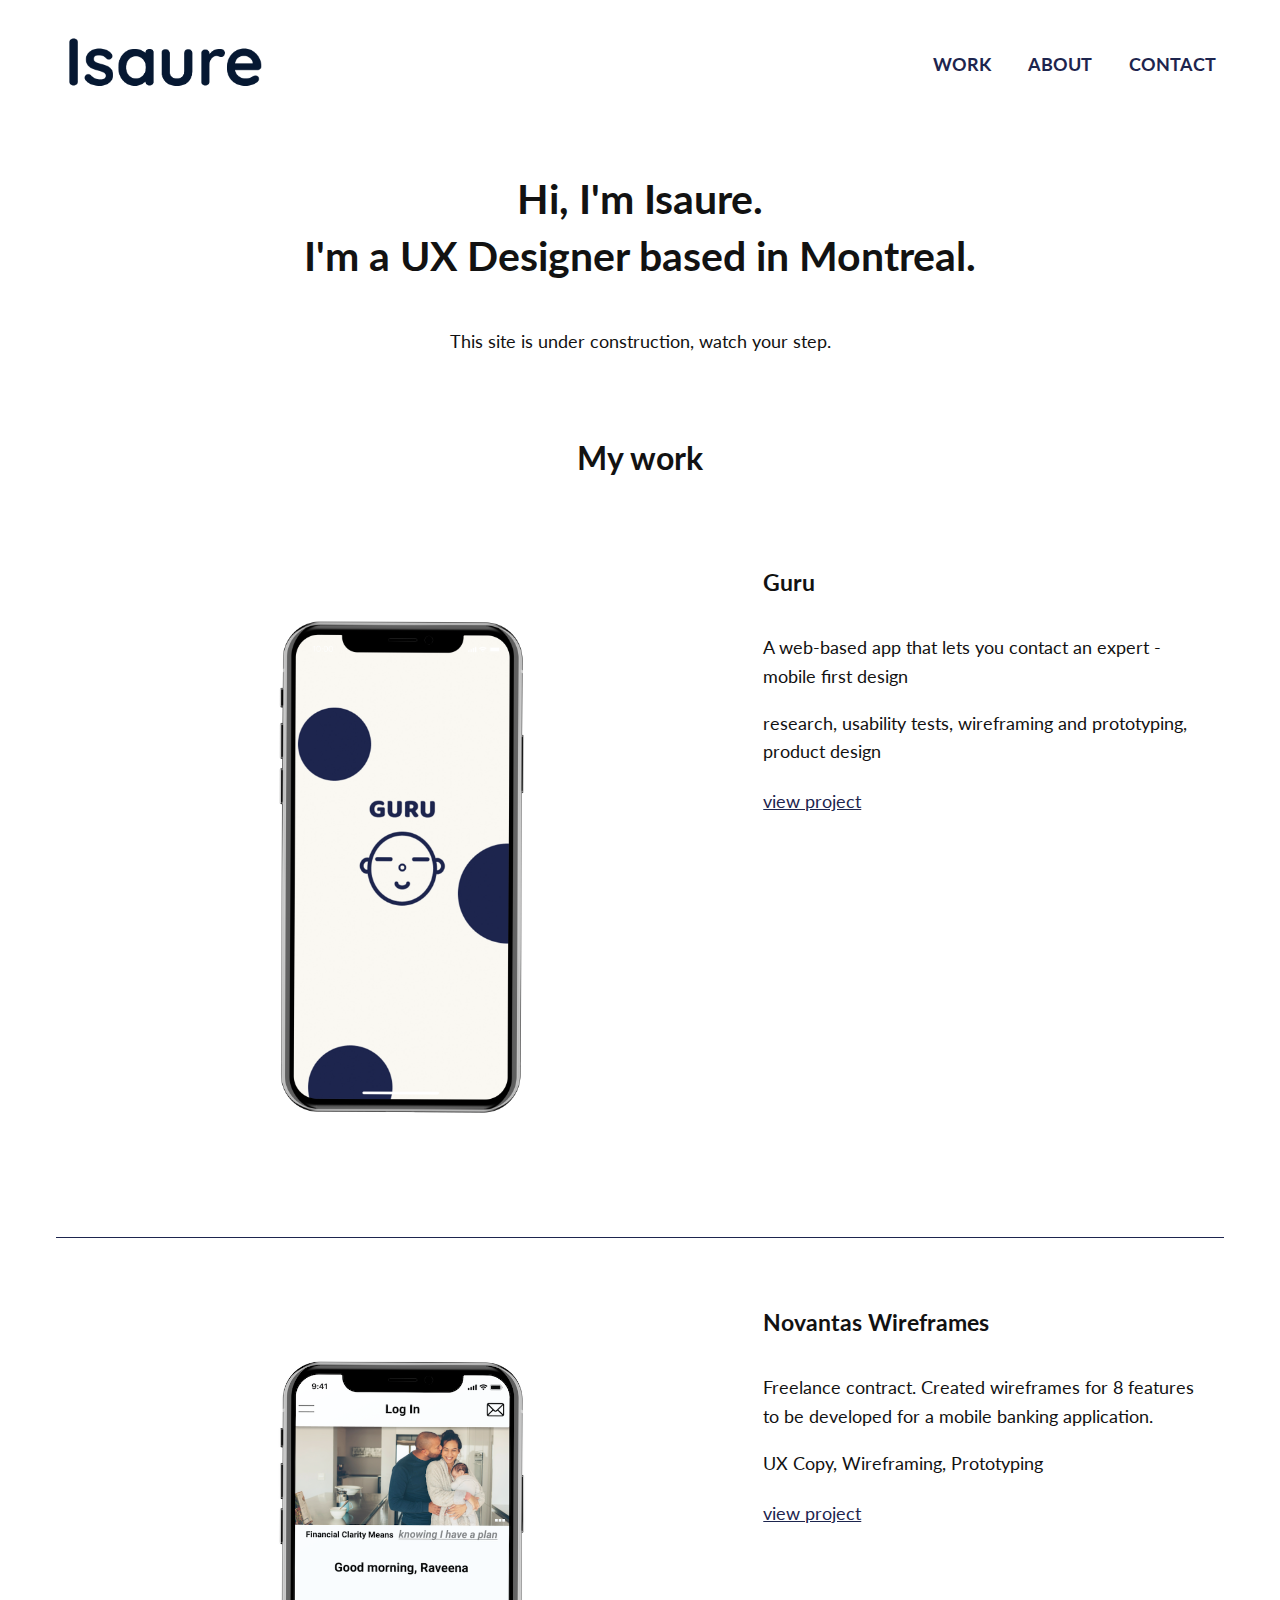
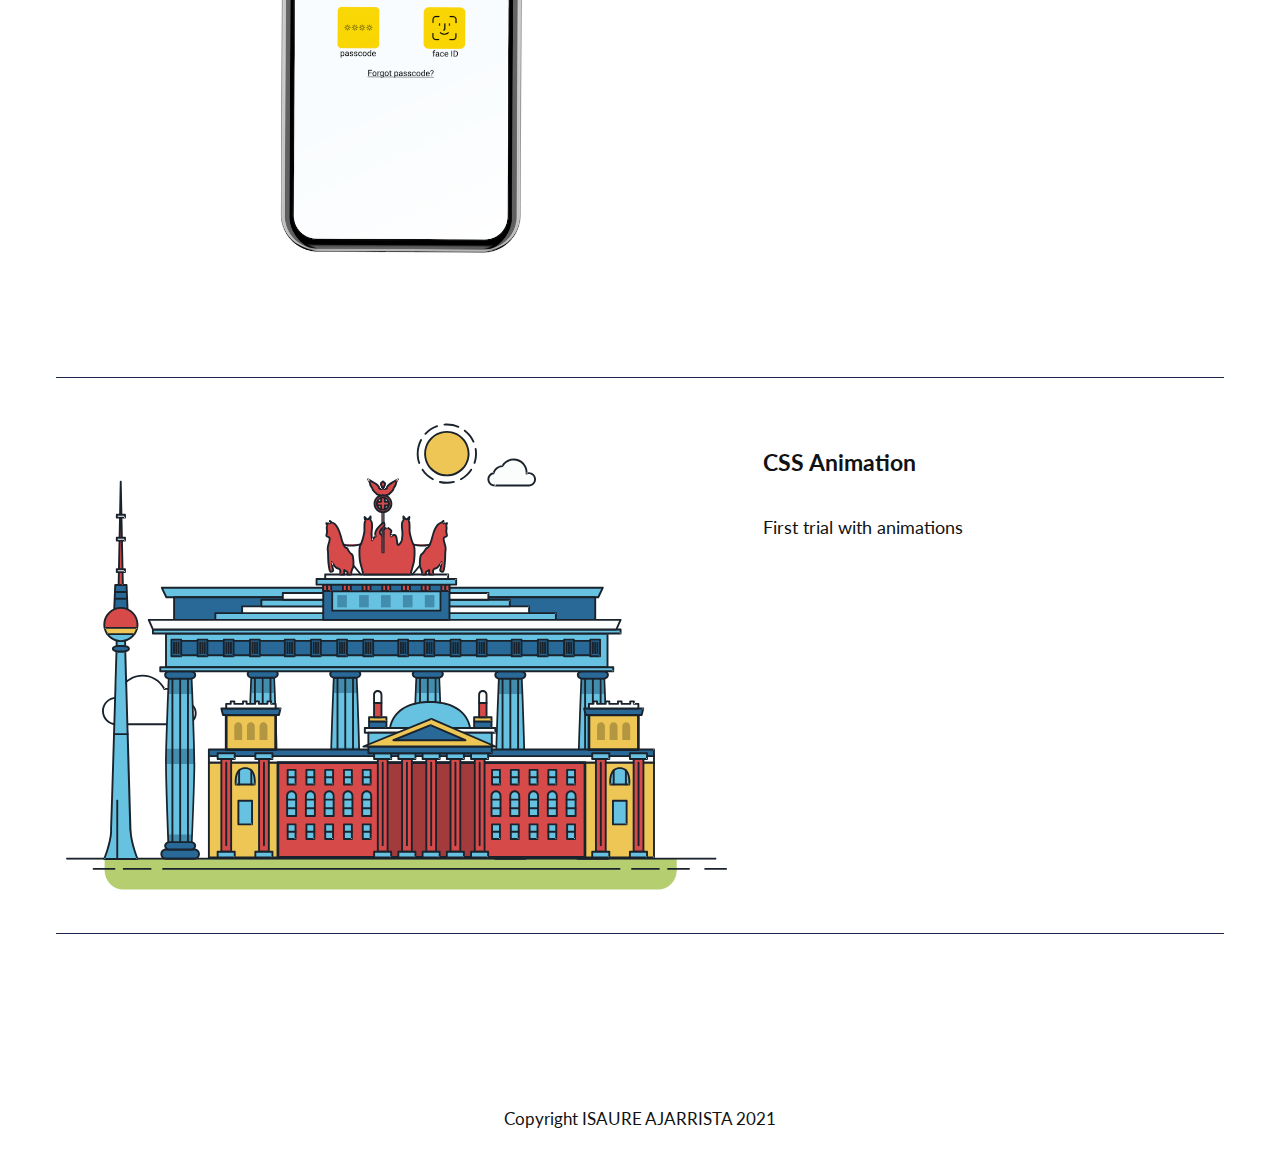
==== commit a0b8ec21: "added a contact form, changed my about me" ====
--- a/index.html
+++ b/index.html
@@ -4,11 +4,11 @@
 <head>
 <meta charset="utf-8">
 <title>Isaure Ajarrista UX Designer Montreal</title>
-<link rel="shortcut icon" href="/favicon_package_v0.16/favicon.ico">
-<link rel="apple-touch-icon" sizes="180x180" href="favicon_package_v0.16/apple-touch-icon.png">
-<link rel="icon" type="image/png" sizes="32x32" href="favicon_package_v0.16/favicon-32x32.png">
-<link rel="icon" type="image/png" sizes="16x16" href="favicon_package_v0.16/favicon-16x16.png">
-<link rel="manifest" href="/site.webmanifest">
+ <link rel="shortcut icon" href="/favicon_package_v0.16/favicon.ico">
+  <link rel="apple-touch-icon" sizes="180x180" href="favicon_package_v0.16/apple-touch-icon.png">
+  <link rel="icon" type="image/png" sizes="32x32" href="favicon_package_v0.16/favicon-32x32.png">
+  <link rel="icon" type="image/png" sizes="16x16" href="favicon_package_v0.16/favicon-16x16.png">
+  <link rel="manifest" href="/site.webmanifest">
 <link href="https://cdn.jsdelivr.net/npm/bootstrap@5.0.0-beta3/dist/css/bootstrap.min.css" rel="stylesheet" integrity="sha384-eOJMYsd53ii+scO/bJGFsiCZc+5NDVN2yr8+0RDqr0Ql0h+rP48ckxlpbzKgwra6" crossorigin="anonymous">
 <meta name="msapplication-TileColor" content="#da532c">
 <meta name="theme-color" content="#ffffff">
@@ -39,7 +39,7 @@
         <ul>
           <li class="nav-container topBotomBordersOut"><a href="index.html">Work</a></li>
           <li class="nav-container topBotomBordersOut"> <a href="about.html#skills">About</a></li>
-          <li class="nav-container topBotomBordersOut"><a href="#contact" onclick="menuToggle()">Contact</a></li>
+          <li class="nav-container topBotomBordersOut"><a href="contact.html" onclick="menuToggle()">Contact</a></li>
           <li><a href="javascript:void(0);" class="icon" onclick="menuToggle()"><i class="fas fa-bars"></i></a></li>
         </ul>
       </nav>
@@ -89,21 +89,21 @@
           <div class="column col-md-6 col-lg-7">
             <div class="project-image">
             <picture>
-              <source srcset="img/lexis/lexis-mockup.png" media="(max-width:767px)">
-              <img src="img/lexis/lexis-mockup-1200.png" alt="Lexis app mockup">
+              <source srcset="img/novantas-mockup" media="(max-width:767px)">
+              <img src="img/novantas-mockup-1200.png" alt="Lexis app mockup">
             </picture>
           </div>
           </div>
           <div class="column col-md-6 col-lg-5">
             <!-- open second column (text) -->
-            <h3>Lexis</h3>
+            <h3>Novantas Wireframes</h3>
             <p>
-              An initiation to UX design: creating a vocabulary learning app using design thinking
+              Freelance contract. Created wireframes for 8 features to be developed for a mobile banking application.
             </p>
             <p>
-              Sketching, prototyping, user tests
+              UX Copy, Wireframing, Prototyping
             </p>
-            <p><a href="lexis.html"> view project <i class="fas fa-angle-right"></i></a></p>
+            <p><a href="https://isaureaja.medium.com/creating-wireframes-for-customer-research-cbaf70f2c0a5"> view project <i class="fas fa-angle-right"></i></a></p>
           </div>
         </div>
         <!-- 3rd project: CSS animation -->
@@ -1065,18 +1065,13 @@
 
   <!-- for the footer -->
   <footer id="contact">
-    <div class="container">
-      <h2>Contact Me</h2>
-      <p>
-        Enjoy my work? Get in touch!
-      </p>
       <div class="socials">
-        <a href="mailto:isaure.ajarrista@gmail.com" class="button contact">Send me an email</a>
       <!-- social media layout and placeholders -->
       <a href="https://www.linkedin.com/in/isaure/"><i class="fab fa-linkedin"></i></a>
-      <a href="#"><i class="fab fa-behance-square"></i></a>
+      <a href="https://medium.com/@isaureaja"><i class="fab fa-medium"></i></a>
     </div>
-      <p class="copyright">Copyright ISAURE AJARRISTA 2021</p>
+    <div class="copyright">
+      <p>Copyright ISAURE AJARRISTA 2021</p>
     </div>
   </footer>
 
--- a/css/style.css
+++ b/css/style.css
@@ -15,7 +15,7 @@
   color: #121212;
 }
 
-h1, h2, h3 {
+h1, h2, h3, h4 {
   line-height: 1.4;
 }
 
@@ -119,7 +119,7 @@
 .navtoggle.responsive li {
   display: block;
   padding: 10px 0;
-  border-top: 1px solid #1d254e;
+  
 }
 
 .navtoggle.responsive nav {
@@ -182,12 +182,13 @@
   text-align: center;
 }
 
-.personal-image{
+.personal-image img{
   border-radius: 50%;
   display: block;
+  align-items: center;
+  justify-content: center;
   margin-left: auto;
   margin-right: auto;
-  margin-top: 105px;
   width: 50%;
 }
 
@@ -197,10 +198,15 @@
 
 .about {
   margin-top: 16px;
+  padding-right: 50px;
 }
 
 .skills {
   text-align: center;
+}
+
+#aboutme {
+  margin-top: 40px;
 }
 
 #aboutme .column{
@@ -314,12 +320,10 @@
 }
 
 .socials {
-  display: flex;
-  flex-flow: row wrap;
-  align-items: center;
-}
-
-.fab.fa-linkedin, .fab.fa-behance-square {
+  text-align: center;
+}
+
+.fab.fa-linkedin, .fab.fa-medium {
   font-size: 2em;
   margin: 16px;
   margin-left: 0;
@@ -329,6 +333,39 @@
   text-align: center;
   margin-top: 18px;
 }
+
+input[type=text], select, textarea{
+  width: 100%;
+  padding: 12px;
+  border: 1px solid #ccc;
+  border-radius: 4px;
+  margin-top: 6px;
+  margin-bottom: 16px;
+  resize: vertical;
+}
+
+input[type=submit]{
+  background-color: #1d254e;
+  color: white;
+  padding: 12px 20px;
+  border: none;
+  border-radius: 4px;
+  cursor: pointer;
+}
+input[type=submit]:hover{
+  background-color: #606683;
+}
+
+.contact-container {
+  border-radius: 5px;
+  background-color: #f2f2f2;
+  padding: 20px;
+  max-width: 1200px;
+  margin-top: 115px;
+  margin-right: auto;
+  margin-left: auto;
+}
+
 
 /* device styling */
 /* ==============================
@@ -573,8 +610,8 @@
 }
 
 .button.resume {
-  background-color: #1d254e;
-  color: #ffffff;
+  background-color: white;
+  color: #1d254e;
   text-transform: uppercase;
   text-align: center;
   border: 2px solid #0e3976;
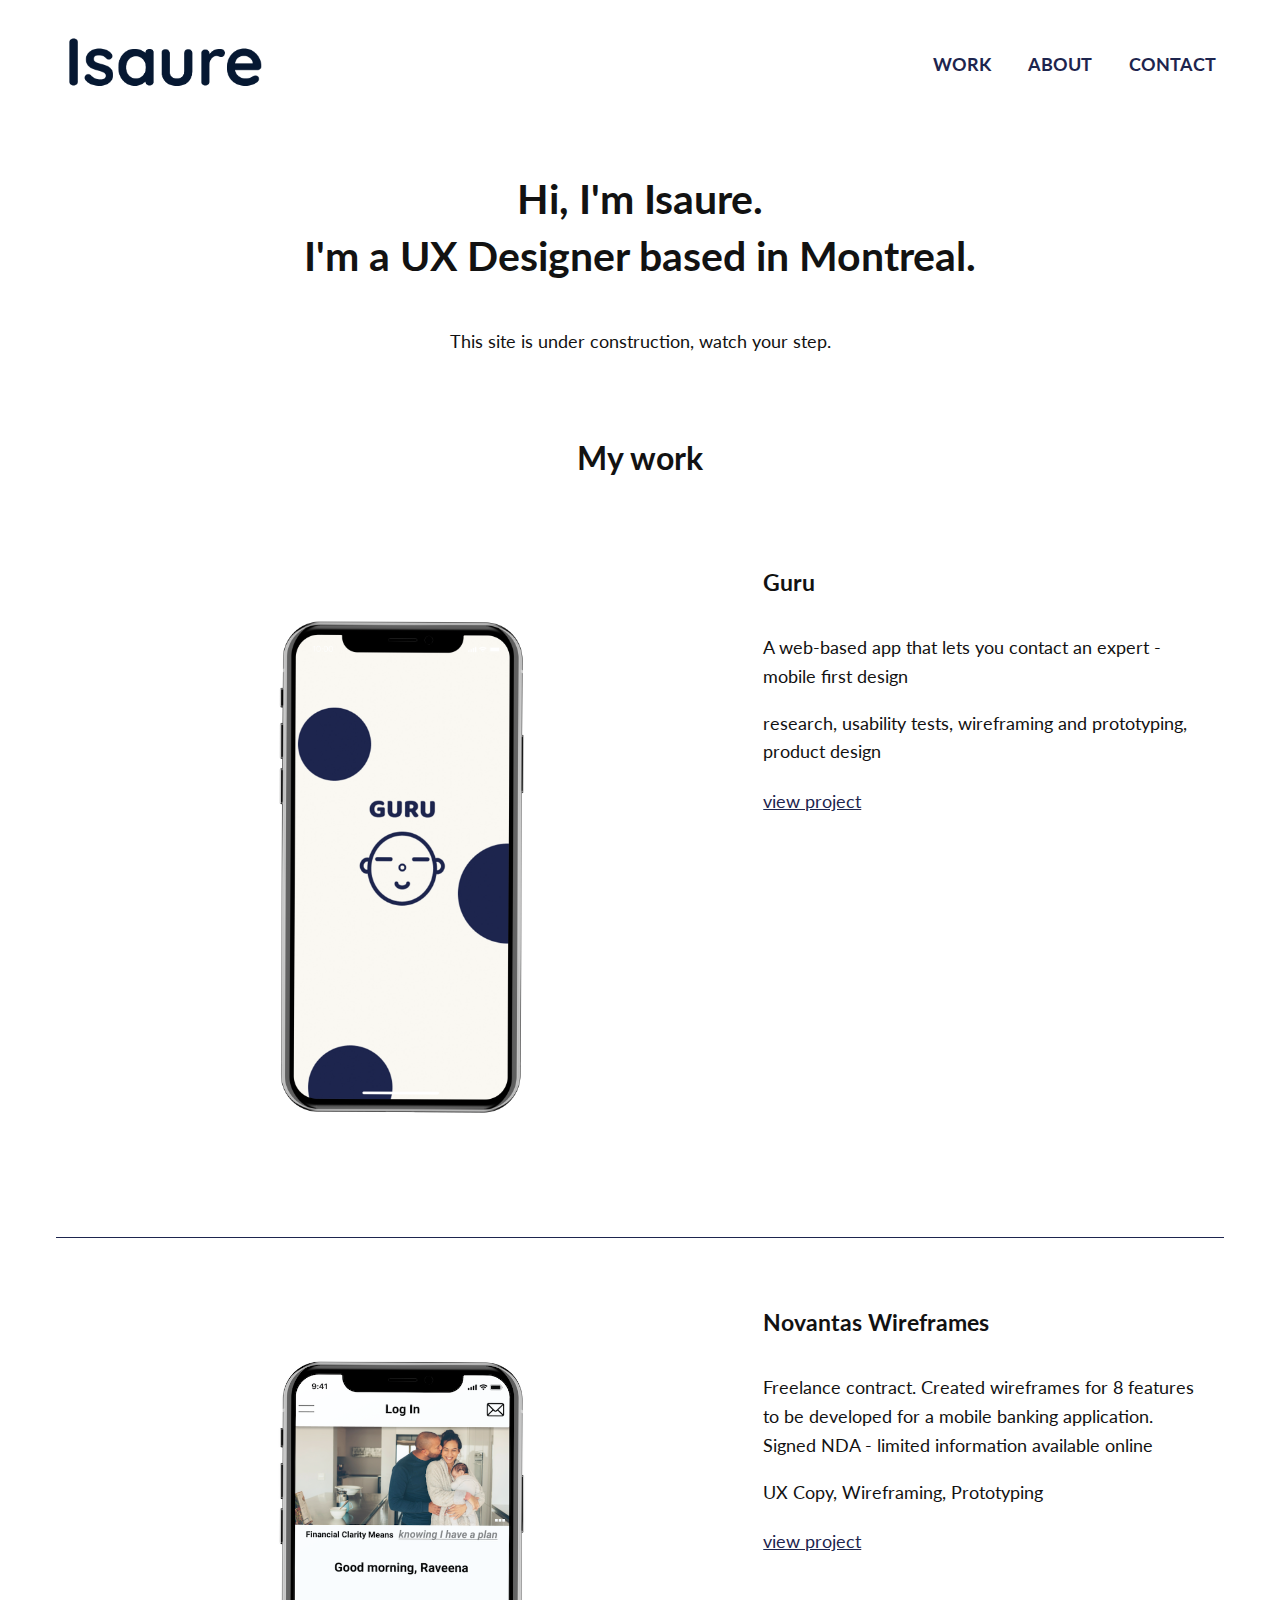
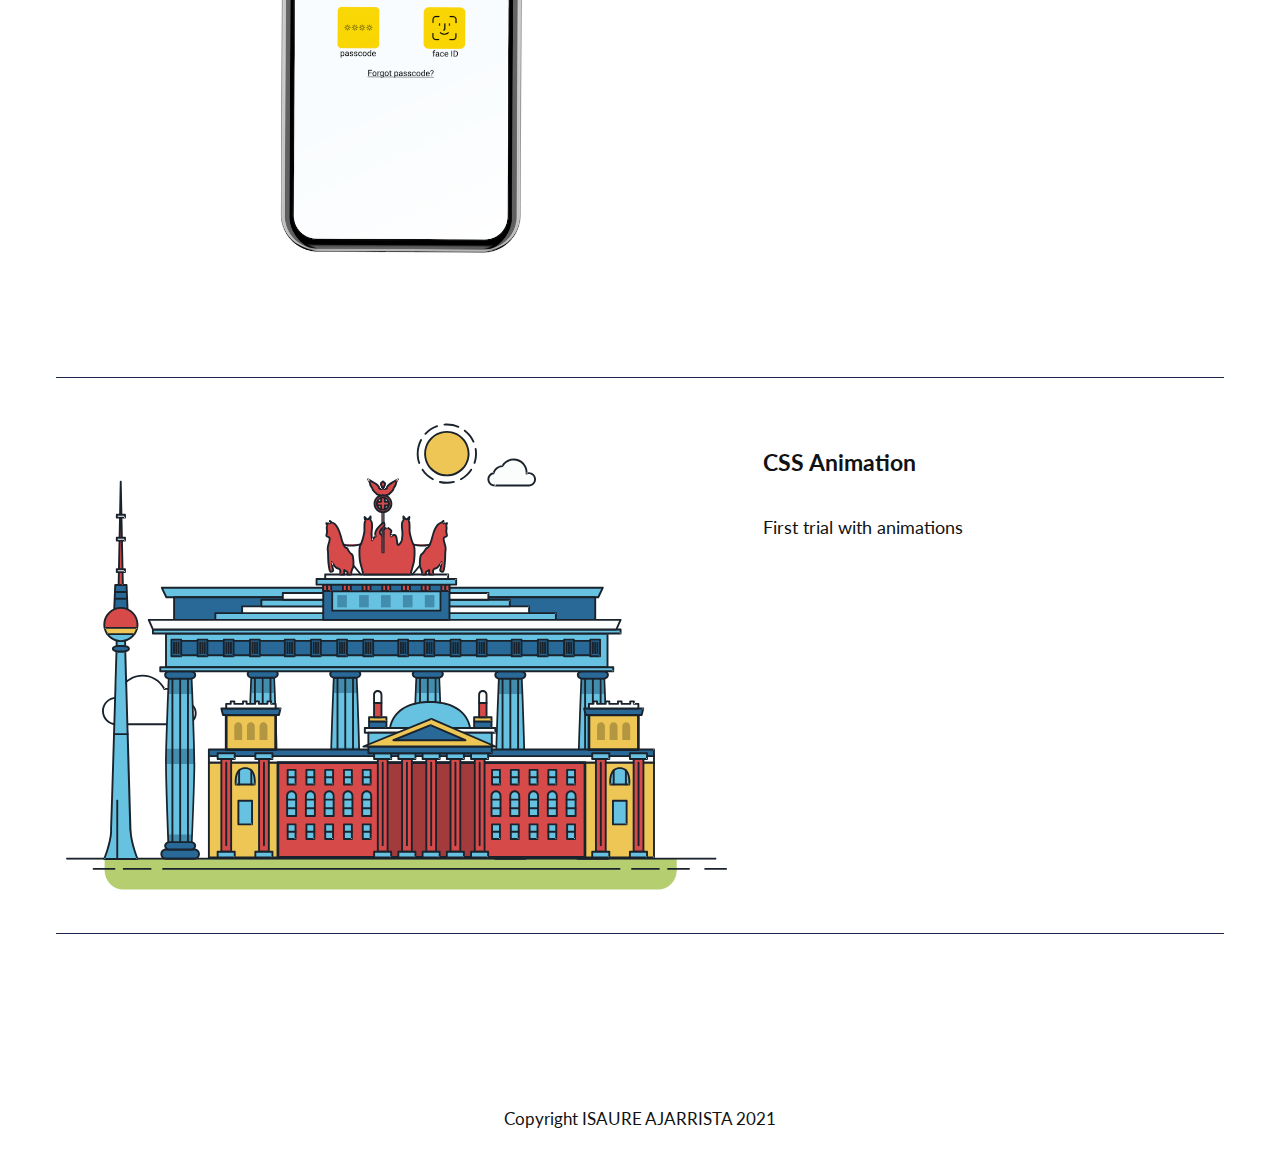
==== commit 9a31557a: "Update index.html" ====
--- a/index.html
+++ b/index.html
@@ -98,7 +98,7 @@
             <!-- open second column (text) -->
             <h3>Novantas Wireframes</h3>
             <p>
-              Freelance contract. Created wireframes for 8 features to be developed for a mobile banking application.
+              Freelance contract. Created wireframes for 8 features to be developed for a mobile banking application. Signed NDA - limited information available online
             </p>
             <p>
               UX Copy, Wireframing, Prototyping
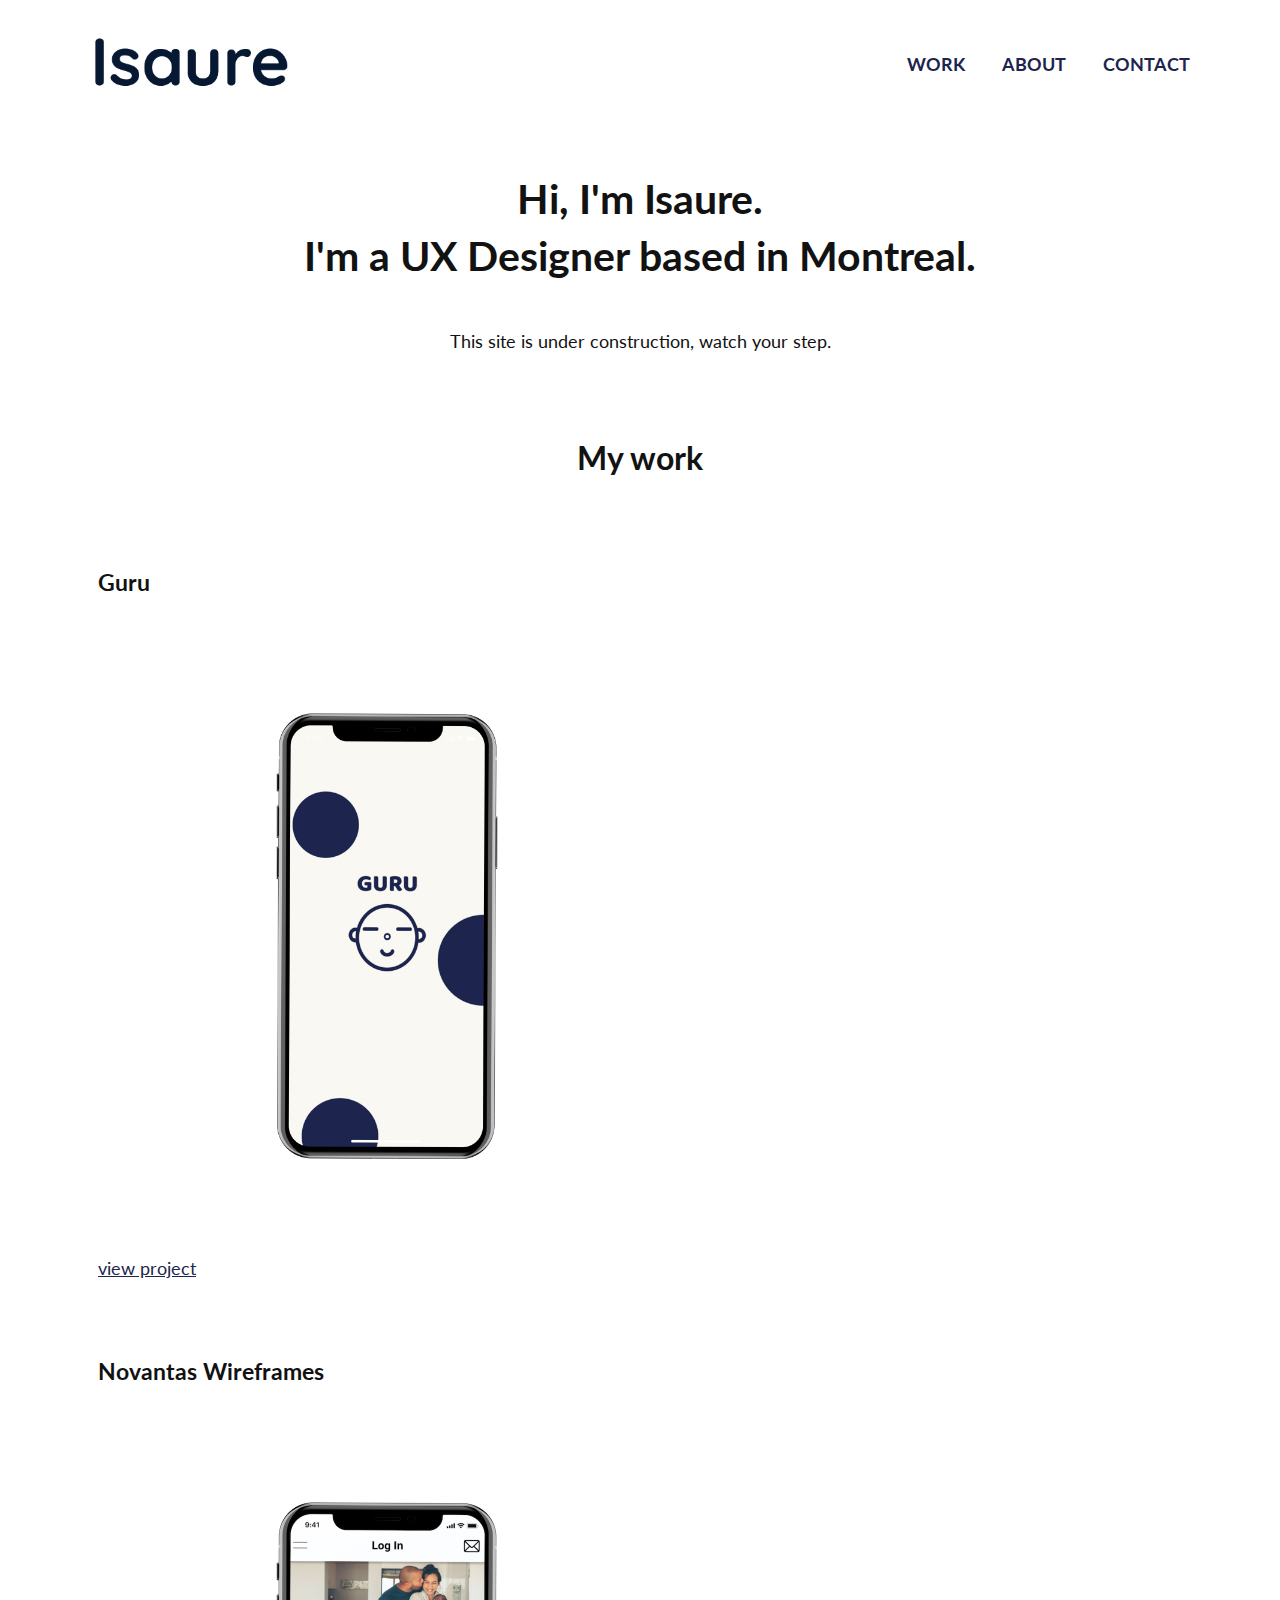
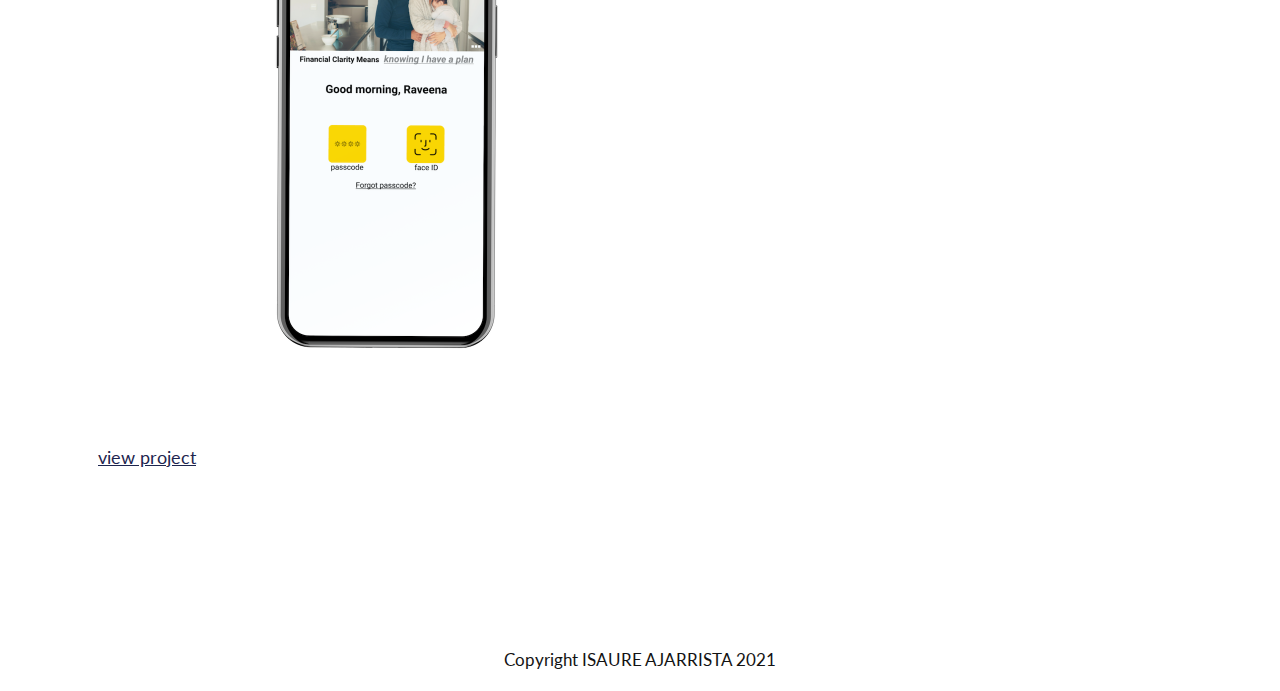
==== commit 15115aa1: "removed second form" ====
--- a/index.html
+++ b/index.html
@@ -14,6 +14,7 @@
 <meta name="theme-color" content="#ffffff">
 <link rel="stylesheet" type="text/css" href="https://necolas.github.io/normalize.css/8.0.1/normalize.css">
 <link rel="stylesheet" type="text/css" href="css/style.css">
+<link rel="stylesheet" type="text/css" href="css/bootstrap-grid.css">
 <link rel="preconnect" href="https://fonts.gstatic.com">
 <link href="https://fonts.googleapis.com/css2?family=Lato:wght@400;700&family=Roboto&display=swap" rel="stylesheet">
 <link rel="stylesheet" href="https://use.fontawesome.com/releases/v5.15.3/css/all.css" integrity="sha384-SZXxX4whJ79/gErwcOYf+zWLeJdY/qpuqC4cAa9rOGUstPomtqpuNWT9wdPEn2fk" crossorigin="anonymous">
@@ -63,1004 +64,33 @@
         <div class="row">
           <!--open row that holds the 2 columns for project -->
           <div class="column col-md-6 col-lg-7">
+            <h3>Guru</h3>
             <!-- open first column (image) -->
-            <div class="project-image">
-            <picture>
-              <source srcset="img/guru/guruv2.png" media="(max-width:767px)">
-              <img src="img/guru/guruv2-1200.png" alt="Guru expert app mockup">
-            </picture>
+            <div class="img_wrap">
+              <picture>
+                <source srcset="img/guru/guruv2.png" media="(max-width:767px)">
+               <img class= "img_img" src="img/guru/guruv2-1200.png" alt="Guru expert app mockup">
+                <p class="img_description"> A web-based app that lets you contact an expert - mobile first design <br> research, usability tests, wireframing and prototyping, product design</p>
+             </picture>
+            </div>
+             <p><a href="https://isaureaja.medium.com/creating-wireframes-for-customer-research-cbaf70f2c0a5"> view project <i class="fas fa-angle-right"></i></a></p>
           </div>
-          </div>
-          <div class="column col-md-6 col-lg-5">
-            <!-- open second column (text) -->
-            <h3>Guru</h3>
-            <p>
-              A web-based app that lets you contact an expert - mobile first design</p>
-            <p>
-              research, usability tests, wireframing and prototyping, product design
-            </p>
-            <p><a href="guru.html">view project <i class="fas fa-angle-right"></i></a></p>
-          </div>
-        </div>
-        <!-- second project -->
-        <!--open row that holds the 2 columns for project -->
-        <div class="row">
-          <!-- open first column (image) -->
+
           <div class="column col-md-6 col-lg-7">
-            <div class="project-image">
-            <picture>
-              <source srcset="img/novantas-mockup" media="(max-width:767px)">
-              <img src="img/novantas-mockup-1200.png" alt="Lexis app mockup">
-            </picture>
-          </div>
-          </div>
-          <div class="column col-md-6 col-lg-5">
-            <!-- open second column (text) -->
             <h3>Novantas Wireframes</h3>
-            <p>
-              Freelance contract. Created wireframes for 8 features to be developed for a mobile banking application. Signed NDA - limited information available online
-            </p>
-            <p>
-              UX Copy, Wireframing, Prototyping
-            </p>
+            <div class="img_wrap">
+              <picture>
+                <source srcset="img/novantas-mockup" media="(max-width:767px)">
+                <img class="img_img" src="img/novantas-mockup-1200.png" alt="Lexis app mockup">
+                 <p class="img_description">
+                  Freelance contract. Created wireframes for 8 features to be developed for a mobile banking application. Signed NDA - limited information available online<br> UX Copy, Wireframing, Prototyping </p>
+              </picture>
+            </div>
             <p><a href="https://isaureaja.medium.com/creating-wireframes-for-customer-research-cbaf70f2c0a5"> view project <i class="fas fa-angle-right"></i></a></p>
-          </div>
-        </div>
-        <!-- 3rd project: CSS animation -->
-        <div class="row">
-          <!-- open first column (image) -->
-          <div class="column col-md-6 col-lg-7">
-            <div class="project-image">
-            <svg xmlns="http://www.w3.org/2000/svg" class="berlin-illustration" height="505" viewBox="0 0 700 505" xmlns:xlink="http://www.w3.org/1999/xlink">
-              <defs>
-                <polygon id="a" points=".06 231.917 .06 .929 688.717 .929 688.717 231.917" />
-              </defs>
-              <g fill="none" fill-rule="evenodd">
-                <g transform="translate(0 241)" class="cloud-front">
-                  <path fill="#1A232C"
-                    d="M87.602,29 L87.602,28 C87.326,28.001 87.103,28.024 86.927,28.033 L86.979,29.031 L87.947,28.78 C85.741,20.282 78.041,14.002 68.852,14 C67.858,14 66.904,14.096 65.98,14.231 L66.125,15.22 L67.019,14.772 C62.626,6.015 53.567,0.001 43.102,0 C29.041,0.002 17.524,10.848 16.443,24.632 L17.44,24.71 L17.606,23.724 C16.803,23.589 15.969,23.5 15.102,23.5 C6.817,23.501 0.102,30.215 0.102,38.5 C0.102,46.785 6.817,53.499 15.102,53.5 L87.602,53.5 C94.644,53.499 100.351,47.792 100.352,40.75 C100.351,33.708 94.644,28.001 87.602,28 L87.602,30 C90.573,30 93.254,31.202 95.203,33.149 C97.15,35.097 98.351,37.778 98.352,40.75 C98.351,43.722 97.15,46.403 95.203,48.351 C93.254,50.298 90.573,51.5 87.602,51.5 L15.102,51.5 C11.509,51.5 8.265,50.046 5.909,47.692 C3.555,45.337 2.102,42.093 2.102,38.5 C2.102,34.907 3.555,31.663 5.909,29.308 C8.265,26.954 11.509,25.5 15.102,25.5 C15.831,25.5 16.553,25.575 17.273,25.697 C17.551,25.743 17.832,25.672 18.055,25.499 C18.277,25.325 18.414,25.07 18.436,24.789 C19.436,12.04 30.094,1.998 43.102,2 C52.786,1.999 61.163,7.564 65.231,15.669 C65.425,16.055 65.842,16.272 66.27,16.21 C67.132,16.084 67.988,16 68.852,16 C77.108,15.998 84.027,21.647 86.011,29.283 C86.13,29.741 86.557,30.054 87.031,30.03 C87.27,30.017 87.457,29.999 87.602,30 L87.602,29"
-                    transform="translate(38 36)" />
-                </g>
-                <path fill="#B5CE6F"
-                  d="M646.484,484.382 C646.484,489.501 644.531,494.62 640.627,498.525 C636.722,502.43 631.603,504.382 626.484,504.382 L60.873,504.382 C55.754,504.382 50.636,502.43 46.731,498.525 C42.826,494.62 40.873,489.501 40.873,484.382 L40.873,471.917 L646.484,471.917 L646.484,484.382" />
-                <polyline fill="#67C2E2" points="334.824 185.029 101.449 185.029 106.209 195.08 563.438 195.08 568.2 185.029 334.824 185.029" />
-                <path fill="#1A232C"
-                  d="M334.824,185.029 L334.824,184.029 L101.449,184.029 C101.104,184.029 100.788,184.203 100.604,184.494 C100.42,184.785 100.398,185.146 100.545,185.457 L105.306,195.508 C105.471,195.856 105.824,196.079 106.209,196.079 L563.438,196.079 C563.824,196.079 564.177,195.856 564.342,195.508 L569.104,185.457 C569.251,185.146 569.229,184.785 569.045,184.494 C568.861,184.203 568.544,184.029 568.2,184.029 L334.824,184.029 L334.824,186.029 L566.62,186.029 L562.806,194.08 L106.842,194.08 L103.029,186.029 L334.824,186.029 L334.824,185.029" />
-                <polygon fill="#296997" points="114.416 218.974 560.222 218.974 560.222 195.08 114.416 195.08" />
-                <path fill="#1A232C"
-                  d="M560.222,218.974 L560.222,217.974 L115.416,217.974 L115.416,196.079 L559.222,196.079 L559.222,218.974 L560.222,218.974 L560.222,217.974 L560.222,218.974 L561.222,218.974 L561.222,195.08 C561.222,194.816 561.115,194.559 560.929,194.372 C560.742,194.186 560.485,194.08 560.222,194.08 L114.416,194.08 C114.152,194.08 113.895,194.186 113.708,194.372 C113.522,194.559 113.416,194.816 113.416,195.08 L113.416,218.974 C113.416,219.237 113.522,219.495 113.708,219.681 C113.895,219.867 114.152,219.974 114.416,219.974 L560.222,219.974 C560.485,219.974 560.742,219.867 560.929,219.681 C561.115,219.495 561.222,219.237 561.222,218.974 L560.222,218.974" />
-                <polygon fill="#67C2E2" points="105.85 269.08 573.225 269.08 573.225 233.398 105.85 233.398" />
-                <path fill="#1A232C"
-                  d="M573.225,233.398 L573.225,232.398 L105.85,232.398 C105.587,232.398 105.329,232.505 105.143,232.691 C104.957,232.877 104.85,233.134 104.85,233.398 L104.85,269.08 C104.85,269.344 104.957,269.601 105.143,269.788 C105.329,269.974 105.587,270.08 105.85,270.08 L573.225,270.08 C573.488,270.08 573.745,269.974 573.932,269.788 C574.118,269.601 574.225,269.344 574.225,269.08 L574.225,233.398 C574.225,233.134 574.118,232.877 573.932,232.691 C573.745,232.505 573.488,232.398 573.225,232.398 L573.225,233.398 L572.225,233.398 L572.225,268.08 L106.85,268.08 L106.85,234.398 L573.225,234.398 L573.225,233.398 L572.225,233.398 L573.225,233.398" />
-                <polygon fill="#296997" points="116.751 256.508 562.557 256.508 562.557 241.243 116.751 241.243" />
-                <path fill="#1A232C"
-                  d="M562.557,256.508 L562.557,255.508 L117.75,255.508 L117.75,242.243 L561.557,242.243 L561.557,256.508 L562.557,256.508 L562.557,255.508 L562.557,256.508 L563.557,256.508 L563.557,241.243 C563.557,240.979 563.45,240.722 563.264,240.535 C563.078,240.349 562.82,240.243 562.557,240.243 L116.75,240.243 C116.487,240.243 116.23,240.349 116.043,240.535 C115.857,240.722 115.751,240.979 115.751,241.243 L115.751,256.508 C115.751,256.771 115.857,257.029 116.043,257.215 C116.23,257.401 116.487,257.508 116.751,257.508 L562.557,257.508 C562.82,257.508 563.077,257.401 563.264,257.215 C563.45,257.029 563.557,256.771 563.557,256.508 L562.557,256.508" />
-                <polygon fill="#67C2E2" points="158.07 218.974 518.563 218.974 518.563 211.858 158.07 211.858" />
-                <path fill="#1A232C"
-                  d="M518.563,211.858 L518.563,210.858 L158.07,210.858 C157.807,210.858 157.549,210.964 157.363,211.151 C157.177,211.337 157.07,211.594 157.07,211.858 L157.07,218.974 C157.07,219.237 157.177,219.495 157.363,219.681 C157.549,219.867 157.807,219.974 158.07,219.974 L518.563,219.974 C518.826,219.974 519.083,219.867 519.27,219.681 C519.456,219.495 519.562,219.237 519.562,218.974 L519.562,211.858 C519.562,211.594 519.456,211.337 519.27,211.151 C519.083,210.964 518.826,210.858 518.563,210.858 L518.563,211.858 L517.563,211.858 L517.563,217.974 L159.07,217.974 L159.07,212.858 L518.563,212.858 L518.563,211.858 L517.563,211.858 L518.563,211.858" />
-                <polygon fill="#FBFDFC" points="186.438 211.858 490.194 211.858 490.194 204.741 186.438 204.741" />
-                <path fill="#1A232C"
-                  d="M490.194,204.741 L490.194,203.741 L186.438,203.741 C186.175,203.741 185.917,203.848 185.731,204.034 C185.545,204.221 185.438,204.478 185.438,204.741 L185.438,211.858 C185.438,212.121 185.545,212.379 185.731,212.565 C185.917,212.751 186.175,212.858 186.438,212.858 L490.194,212.858 C490.458,212.858 490.715,212.751 490.902,212.565 C491.088,212.379 491.194,212.121 491.194,211.858 L491.194,204.741 C491.194,204.478 491.088,204.221 490.902,204.034 C490.715,203.848 490.458,203.741 490.194,203.741 L490.194,204.741 L489.194,204.741 L489.194,210.858 L187.438,210.858 L187.438,205.741 L490.194,205.741 L490.194,204.741 L489.194,204.741 L490.194,204.741" />
-                <polygon fill="#67C2E2" points="206.805 204.741 469.828 204.741 469.828 197.624 206.805 197.624" />
-                <path fill="#1A232C"
-                  d="M469.828,197.624 L469.828,196.624 L206.805,196.624 C206.541,196.624 206.284,196.731 206.098,196.917 C205.911,197.103 205.805,197.361 205.805,197.624 L205.805,204.741 C205.805,205.005 205.911,205.262 206.098,205.449 C206.284,205.635 206.541,205.741 206.805,205.741 L469.828,205.741 C470.091,205.741 470.349,205.635 470.535,205.449 C470.722,205.262 470.828,205.005 470.828,204.741 L470.828,197.624 C470.828,197.361 470.722,197.103 470.535,196.917 C470.349,196.731 470.091,196.624 469.828,196.624 L469.828,197.624 L468.828,197.624 L468.828,203.741 L207.805,203.741 L207.805,198.624 L469.828,198.624 L469.828,197.624 L468.828,197.624 L469.828,197.624" />
-                <polygon fill="#FBFDFC" points="229.521 197.624 447.111 197.624 447.111 190.509 229.521 190.509" />
-                <path fill="#1A232C"
-                  d="M447.111,190.509 L447.111,189.509 L229.521,189.509 C229.258,189.509 229,189.616 228.814,189.802 C228.628,189.988 228.521,190.246 228.521,190.509 L228.521,197.624 C228.521,197.888 228.628,198.145 228.814,198.332 C229,198.518 229.258,198.624 229.521,198.624 L447.111,198.624 C447.375,198.624 447.632,198.518 447.818,198.332 C448.005,198.145 448.111,197.888 448.111,197.624 L448.111,190.509 C448.111,190.246 448.005,189.988 447.818,189.802 C447.632,189.616 447.375,189.509 447.111,189.509 L447.111,190.509 L446.111,190.509 L446.111,196.624 L230.521,196.624 L230.521,191.509 L447.111,191.509 L447.111,190.509 L446.111,190.509 L447.111,190.509" />
-                <path fill="#67C2E2"
-                  d="M135.607,355.447 C135.163,337.766 134.264,313.326 133.648,297.387 C133.274,287.721 133.004,281.18 133.004,281.18 L108.722,281.18 C108.722,281.18 108.452,287.721 108.079,297.387 C107.462,313.326 106.563,337.766 106.119,355.447 C105.953,362.059 105.85,367.732 105.85,371.653 L105.85,371.654 C105.85,386.117 107.243,424.332 108.089,446.189 C108.457,455.706 108.722,462.126 108.722,462.126 L133.004,462.126 C133.004,462.126 133.269,455.706 133.637,446.189 C134.482,424.332 135.876,386.117 135.876,371.654 L135.876,371.653 C135.876,367.732 135.773,362.059 135.607,355.447" />
-                <path fill="#428DAE"
-                  d="M133.648 297.387L108.079 297.387C108.452 287.721 108.722 281.18 108.722 281.18L133.004 281.18C133.004 281.18 133.274 287.721 133.648 297.387M135.876 371.654L105.85 371.654 105.85 371.653C105.85 367.732 105.953 362.059 106.119 355.447L135.607 355.447C135.773 362.059 135.876 367.732 135.876 371.653L135.876 371.654M133.004 462.126L108.722 462.126C108.722 462.126 108.457 455.706 108.089 446.189L133.637 446.189C133.269 455.706 133.004 462.126 133.004 462.126" />
-                <path fill="#1A232C"
-                  d="M109.612,461.199 L132.114,461.199 C132.447,453.007 134.949,390.886 134.949,371.653 C134.949,352.42 132.447,290.299 132.114,282.108 L109.612,282.108 C109.279,290.299 106.778,352.42 106.778,371.653 C106.778,390.886 109.279,453.007 109.612,461.199 Z M133.895,463.054 L107.832,463.054 L107.794,462.164 C107.766,461.466 104.922,392.193 104.922,371.653 C104.922,351.114 107.766,281.839 107.794,281.142 L107.832,280.252 L133.895,280.252 L133.931,281.142 C133.96,281.839 136.804,351.114 136.804,371.653 C136.804,392.193 133.96,461.466 133.931,462.164 L133.895,463.054 L133.895,463.054 Z" />
-                <path fill="#1A232C"
-                  d="M111.638 281.18L111.638 462.126C111.638 462.679 112.086 463.126 112.638 463.126 113.19 463.126 113.638 462.679 113.638 462.126L113.638 281.18C113.638 280.628 113.19 280.18 112.638 280.18 112.086 280.18 111.638 280.628 111.638 281.18M119.863 281.18L119.863 462.126C119.863 462.679 120.311 463.126 120.863 463.126 121.416 463.126 121.863 462.679 121.863 462.126L121.863 281.18C121.863 280.628 121.416 280.18 120.863 280.18 120.311 280.18 119.863 280.628 119.863 281.18M128.088 281.18L128.088 462.126C128.088 462.679 128.536 463.126 129.088 463.126 129.64 463.126 130.088 462.679 130.088 462.126L130.088 281.18C130.088 280.628 129.64 280.18 129.088 280.18 128.536 280.18 128.088 280.628 128.088 281.18" />
-                <path fill="#296997"
-                  d="M136.79,277.265 C136.79,279.418 134.675,281.18 132.09,281.18 L109.636,281.18 C107.051,281.18 104.936,279.418 104.936,277.265 C104.936,275.111 107.051,273.349 109.636,273.349 L132.09,273.349 C134.675,273.349 136.79,275.111 136.79,277.265" />
-                <path fill="#1A232C"
-                  d="M136.79,277.265 L135.79,277.265 C135.789,278.005 135.433,278.704 134.769,279.262 C134.109,279.814 133.155,280.181 132.09,280.18 L109.636,280.18 C108.571,280.181 107.617,279.814 106.956,279.262 C106.293,278.704 105.936,278.005 105.936,277.265 C105.936,276.524 106.293,275.825 106.957,275.267 C107.617,274.715 108.571,274.348 109.636,274.349 L132.09,274.349 C133.155,274.348 134.109,274.716 134.769,275.267 C135.433,275.825 135.789,276.524 135.79,277.265 L137.79,277.265 C137.791,275.851 137.09,274.593 136.049,273.731 C135.006,272.863 133.61,272.35 132.09,272.349 L109.636,272.349 C108.116,272.35 106.72,272.863 105.676,273.731 C104.636,274.593 103.935,275.851 103.936,277.265 C103.935,278.678 104.636,279.937 105.677,280.798 C106.72,281.666 108.116,282.179 109.636,282.18 L132.09,282.18 C133.61,282.179 135.006,281.666 136.049,280.798 C137.09,279.937 137.791,278.678 137.79,277.265 L136.79,277.265" />
-                <path fill="#296997"
-                  d="M140.775,467.217 C140.775,469.803 138.661,471.917 136.076,471.917 L105.65,471.917 C103.065,471.917 100.951,469.803 100.951,467.217 L100.951,466.825 C100.951,464.241 103.065,462.126 105.65,462.126 L136.076,462.126 C138.661,462.126 140.775,464.241 140.775,466.825 L140.775,467.217" />
-                <path fill="#1A232C"
-                  d="M140.775,467.217 L139.775,467.217 C139.775,468.235 139.361,469.155 138.688,469.83 C138.013,470.503 137.093,470.917 136.076,470.917 L105.65,470.917 C104.633,470.917 103.713,470.504 103.038,469.83 C102.365,469.155 101.951,468.235 101.951,467.217 L101.951,466.825 C101.951,465.808 102.365,464.889 103.038,464.214 C103.713,463.54 104.633,463.127 105.65,463.126 L136.076,463.126 C137.093,463.127 138.013,463.54 138.688,464.214 C139.362,464.889 139.775,465.808 139.775,466.825 L139.775,467.217 L141.775,467.217 L141.775,466.825 C141.772,463.684 139.217,461.13 136.076,461.126 L105.65,461.126 C102.509,461.13 99.955,463.684 99.951,466.825 L99.951,467.217 C99.954,470.36 102.509,472.914 105.65,472.917 L136.076,472.917 C139.217,472.914 141.772,470.36 141.775,467.217 L140.775,467.217" />
-                <path fill="#296997"
-                  d="M136.79,458.208 C136.79,460.363 134.675,462.126 132.09,462.126 L109.636,462.126 C107.051,462.126 104.936,460.363 104.936,458.208 C104.936,456.057 107.051,454.292 109.636,454.292 L132.09,454.292 C134.675,454.292 136.79,456.057 136.79,458.208" />
-                <path fill="#1A232C"
-                  d="M136.79,458.208 L135.79,458.208 C135.789,458.949 135.432,459.649 134.769,460.207 C134.108,460.76 133.154,461.128 132.09,461.126 L109.636,461.126 C108.572,461.128 107.617,460.76 106.957,460.207 C106.293,459.649 105.936,458.949 105.936,458.208 C105.936,457.47 106.293,456.77 106.957,456.212 C107.617,455.659 108.572,455.291 109.636,455.292 L132.09,455.292 C133.154,455.291 134.108,455.659 134.769,456.212 C135.433,456.77 135.789,457.47 135.79,458.208 L137.79,458.208 C137.791,456.796 137.09,455.538 136.05,454.675 C135.006,453.808 133.61,453.294 132.09,453.292 L109.636,453.292 C108.115,453.294 106.719,453.808 105.676,454.675 C104.636,455.538 103.935,456.796 103.936,458.208 C103.935,459.622 104.636,460.881 105.676,461.743 C106.72,462.611 108.116,463.125 109.636,463.126 L132.09,463.126 C133.61,463.125 135.006,462.611 136.05,461.743 C137.09,460.881 137.791,459.622 137.79,458.208 L136.79,458.208" />
-                <path fill="#67C2E2"
-                  d="M572.471,355.447 C572.025,337.766 571.126,313.326 570.51,297.387 C570.137,287.721 569.867,281.18 569.867,281.18 L545.585,281.18 C545.585,281.18 545.315,287.721 544.942,297.387 C544.326,313.326 543.427,337.766 542.981,355.447 C542.815,362.059 542.713,367.732 542.713,371.653 L542.713,371.654 C542.713,386.117 544.107,424.332 544.952,446.189 C545.32,455.706 545.585,462.126 545.585,462.126 L569.867,462.126 C569.867,462.126 570.132,455.706 570.499,446.189 C571.346,424.332 572.739,386.117 572.739,371.654 L572.739,371.653 C572.739,367.732 572.637,362.059 572.471,355.447" />
-                <path fill="#428DAE"
-                  d="M569.582 297.387L566.951 297.387 566.951 282.108 568.977 282.108C569.063 284.206 569.29 289.841 569.582 297.387M564.951 297.387L545.871 297.387C546.162 289.841 546.39 284.206 546.476 282.108L564.951 282.108 564.951 297.387M571.8 369.187L566.951 369.187 566.951 356.265 571.562 356.265C571.685 361.272 571.771 365.701 571.8 369.187M564.951 369.187L543.653 369.187C543.684 365.512 543.777 360.79 543.912 355.447L553.551 355.447 553.551 356.265 564.951 356.265 564.951 369.187" />
-                <path fill="#1A232C"
-                  d="M546.476,461.199 L568.977,461.199 C569.31,453.007 571.812,390.886 571.812,371.653 C571.812,352.42 569.31,290.299 568.977,282.108 L546.476,282.108 C546.142,290.299 543.642,352.42 543.642,371.653 C543.642,390.886 546.142,453.007 546.476,461.199 M570.758,463.054 L544.694,463.054 L544.658,462.164 C544.629,461.466 541.785,392.193 541.785,371.653 C541.785,351.114 544.629,281.839 544.658,281.142 L544.694,280.252 L570.758,280.252 L570.795,281.142 C570.823,281.839 573.667,351.114 573.667,371.653 C573.667,392.193 570.823,461.466 570.795,462.164 L570.758,463.054" />
-                <path fill="#1A232C"
-                  d="M548.501 281.18L548.501 462.126C548.501 462.679 548.949 463.126 549.501 463.126 550.053 463.126 550.501 462.679 550.501 462.126L550.501 281.18C550.501 280.628 550.053 280.18 549.501 280.18 548.949 280.18 548.501 280.628 548.501 281.18M556.727 281.18L556.727 462.126C556.727 462.679 557.174 463.126 557.727 463.126 558.279 463.126 558.727 462.679 558.727 462.126L558.727 281.18C558.727 280.628 558.279 280.18 557.727 280.18 557.174 280.18 556.727 280.628 556.727 281.18M564.951 281.18L564.951 462.126C564.951 462.679 565.399 463.126 565.951 463.126 566.503 463.126 566.951 462.679 566.951 462.126L566.951 281.18C566.951 280.628 566.503 280.18 565.951 280.18 565.399 280.18 564.951 280.628 564.951 281.18" />
-                <path fill="#296997"
-                  d="M573.653,277.265 C573.653,279.418 571.537,281.18 568.953,281.18 L546.499,281.18 C543.915,281.18 541.799,279.418 541.799,277.265 C541.799,275.111 543.915,273.349 546.499,273.349 L568.953,273.349 C571.537,273.349 573.653,275.111 573.653,277.265" />
-                <path fill="#1A232C"
-                  d="M573.653,277.265 L572.653,277.265 C572.653,278.005 572.296,278.704 571.632,279.262 C570.972,279.814 570.017,280.181 568.953,280.18 L546.499,280.18 C545.435,280.181 544.48,279.814 543.82,279.262 C543.156,278.704 542.8,278.005 542.799,277.265 C542.8,276.525 543.156,275.825 543.82,275.267 C544.481,274.715 545.435,274.348 546.499,274.349 L568.953,274.349 C570.017,274.348 570.972,274.715 571.632,275.267 C572.296,275.825 572.653,276.525 572.653,277.265 L574.653,277.265 C574.654,275.851 573.953,274.593 572.912,273.731 C571.869,272.863 570.473,272.35 568.953,272.349 L546.499,272.349 C544.979,272.35 543.583,272.863 542.54,273.731 C541.499,274.593 540.798,275.851 540.799,277.265 C540.798,278.679 541.499,279.937 542.54,280.798 C543.583,281.666 544.979,282.179 546.499,282.18 L568.953,282.18 C570.473,282.179 571.869,281.666 572.912,280.798 C573.953,279.937 574.654,278.679 574.653,277.265 L573.653,277.265" />
-                <path fill="#296997"
-                  d="M577.639,467.217 C577.639,469.803 575.524,471.917 572.938,471.917 L542.514,471.917 C539.929,471.917 537.813,469.803 537.813,467.217 L537.813,466.825 C537.813,464.241 539.929,462.126 542.514,462.126 L572.938,462.126 C575.524,462.126 577.639,464.241 577.639,466.825 L577.639,467.217" />
-                <path fill="#1A232C"
-                  d="M577.639,467.217 L576.639,467.217 C576.638,468.235 576.225,469.155 575.551,469.83 C574.876,470.503 573.956,470.917 572.938,470.917 L542.514,470.917 C541.497,470.917 540.576,470.503 539.901,469.83 C539.227,469.155 538.814,468.234 538.813,467.217 L538.813,466.825 C538.814,465.808 539.227,464.889 539.901,464.214 C540.576,463.54 541.497,463.127 542.514,463.126 L572.938,463.126 C573.956,463.127 574.876,463.54 575.551,464.214 C576.225,464.888 576.638,465.808 576.639,466.825 L576.639,467.217 L578.639,467.217 L578.639,466.825 C578.635,463.684 576.081,461.13 572.938,461.126 L542.514,461.126 C539.372,461.13 536.817,463.684 536.813,466.825 L536.813,467.217 C536.817,470.36 539.372,472.914 542.514,472.917 L572.938,472.917 C576.081,472.914 578.635,470.359 578.639,467.217 L577.639,467.217" />
-                <path fill="#296997"
-                  d="M573.653,458.208 C573.653,460.363 571.537,462.126 568.953,462.126 L546.499,462.126 C543.915,462.126 541.799,460.363 541.799,458.208 C541.799,456.057 543.915,454.292 546.499,454.292 L568.953,454.292 C571.537,454.292 573.653,456.057 573.653,458.208" />
-                <path fill="#1A232C"
-                  d="M573.653,458.208 L572.653,458.208 C572.653,458.949 572.296,459.649 571.632,460.207 C570.971,460.76 570.017,461.128 568.953,461.126 L546.499,461.126 C545.435,461.128 544.481,460.76 543.82,460.207 C543.157,459.649 542.799,458.949 542.799,458.208 C542.799,457.47 543.156,456.77 543.82,456.212 C544.481,455.659 545.435,455.291 546.499,455.292 L568.953,455.292 C570.017,455.291 570.971,455.659 571.632,456.212 C572.296,456.77 572.653,457.47 572.653,458.208 L574.653,458.208 C574.654,456.796 573.953,455.538 572.912,454.675 C571.869,453.808 570.473,453.294 568.953,453.292 L546.499,453.292 C544.979,453.294 543.583,453.808 542.54,454.675 C541.499,455.538 540.798,456.796 540.799,458.208 C540.798,459.622 541.499,460.881 542.54,461.743 C543.583,462.611 544.979,463.125 546.499,463.126 L568.953,463.126 C570.473,463.125 571.869,462.611 572.912,461.743 C573.953,460.881 574.654,459.622 574.653,458.208 L573.653,458.208" />
-                <path fill="#67C2E2"
-                  d="M485.098,355.447 C484.654,337.766 483.753,313.326 483.137,297.387 C482.764,287.721 482.494,281.18 482.494,281.18 L458.213,281.18 C458.213,281.18 457.942,287.721 457.569,297.387 C456.953,313.326 456.055,337.766 455.608,355.447 C455.443,362.059 455.34,367.732 455.34,371.653 L455.34,371.654 C455.34,386.117 456.733,424.332 457.58,446.189 C457.948,455.706 458.213,462.126 458.213,462.126 L482.494,462.126 C482.494,462.126 482.759,455.706 483.126,446.189 C483.973,424.332 485.366,386.117 485.366,371.654 L485.366,371.653 C485.366,367.732 485.265,362.059 485.098,355.447" />
-                <path fill="#428DAE"
-                  d="M483.137 297.387L457.569 297.387C457.942 287.721 458.213 281.18 458.213 281.18L482.494 281.18C482.494 281.18 482.764 287.721 483.137 297.387M485.355 369.187L455.351 369.187C455.382 365.502 455.475 360.78 455.608 355.447L485.098 355.447C485.232 360.78 485.325 365.502 485.355 369.187" />
-                <path fill="#1A232C"
-                  d="M459.103,461.199 L481.605,461.199 C481.938,453.007 484.439,390.886 484.439,371.653 C484.439,352.42 481.938,290.299 481.605,282.108 L459.103,282.108 C458.769,290.299 456.268,352.42 456.268,371.653 C456.268,390.886 458.769,453.007 459.103,461.199 Z M483.386,463.054 L457.321,463.054 L457.285,462.164 C457.256,461.466 454.412,392.193 454.412,371.653 C454.412,351.114 457.256,281.839 457.285,281.142 L457.321,280.252 L483.386,280.252 L483.422,281.142 C483.45,281.839 486.294,351.114 486.294,371.653 C486.294,392.193 483.45,461.466 483.422,462.164 L483.386,463.054 L483.386,463.054 Z" />
-                <path fill="#1A232C"
-                  d="M461.128 281.18L461.128 462.126C461.128 462.679 461.576 463.126 462.128 463.126 462.68 463.126 463.128 462.679 463.128 462.126L463.128 281.18C463.128 280.628 462.68 280.18 462.128 280.18 461.576 280.18 461.128 280.628 461.128 281.18M469.354 281.18L469.354 462.126C469.354 462.679 469.801 463.126 470.354 463.126 470.906 463.126 471.354 462.679 471.354 462.126L471.354 281.18C471.354 280.628 470.906 280.18 470.354 280.18 469.801 280.18 469.354 280.628 469.354 281.18M477.578 281.18L477.578 462.126C477.578 462.679 478.026 463.126 478.578 463.126 479.13 463.126 479.578 462.679 479.578 462.126L479.578 281.18C479.578 280.628 479.13 280.18 478.578 280.18 478.026 280.18 477.578 280.628 477.578 281.18" />
-                <path fill="#296997"
-                  d="M486.281,277.265 C486.281,279.418 484.164,281.18 481.58,281.18 L459.126,281.18 C456.542,281.18 454.426,279.418 454.426,277.265 C454.426,275.111 456.542,273.349 459.126,273.349 L481.58,273.349 C484.164,273.349 486.281,275.111 486.281,277.265" />
-                <path fill="#1A232C"
-                  d="M486.281,277.265 L485.281,277.265 C485.281,278.005 484.924,278.704 484.26,279.262 C483.599,279.814 482.644,280.181 481.58,280.18 L459.126,280.18 C458.062,280.181 457.107,279.814 456.447,279.262 C455.783,278.704 455.427,278.005 455.426,277.265 C455.427,276.525 455.783,275.825 456.447,275.267 C457.108,274.715 458.062,274.348 459.126,274.349 L481.58,274.349 C482.644,274.348 483.599,274.716 484.26,275.268 C484.924,275.825 485.281,276.525 485.281,277.265 L487.281,277.265 C487.282,275.851 486.58,274.593 485.54,273.731 C484.496,272.863 483.1,272.35 481.58,272.349 L459.126,272.349 C457.606,272.35 456.21,272.863 455.167,273.731 C454.126,274.593 453.425,275.851 453.426,277.265 C453.425,278.679 454.126,279.937 455.167,280.798 C456.21,281.666 457.606,282.179 459.126,282.18 L481.58,282.18 C483.1,282.179 484.496,281.666 485.54,280.799 C486.58,279.937 487.282,278.679 487.281,277.265 L486.281,277.265" />
-                <path fill="#296997"
-                  d="M490.266,467.217 C490.266,469.803 488.151,471.917 485.565,471.917 L455.141,471.917 C452.556,471.917 450.44,469.803 450.44,467.217 L450.44,466.825 C450.44,464.241 452.556,462.126 455.141,462.126 L485.565,462.126 C488.151,462.126 490.266,464.241 490.266,466.825 L490.266,467.217" />
-                <path fill="#1A232C"
-                  d="M490.266,467.217 L489.266,467.217 C489.265,468.235 488.852,469.155 488.178,469.83 C487.503,470.503 486.583,470.917 485.565,470.917 L455.141,470.917 C454.124,470.917 453.203,470.503 452.528,469.83 C451.854,469.155 451.441,468.234 451.44,467.217 L451.44,466.825 C451.441,465.808 451.854,464.889 452.528,464.214 C453.203,463.54 454.124,463.127 455.141,463.126 L485.565,463.126 C486.583,463.127 487.503,463.54 488.178,464.214 C488.852,464.888 489.265,465.808 489.266,466.825 L489.266,467.217 L491.266,467.217 L491.266,466.825 C491.262,463.684 488.708,461.13 485.565,461.126 L455.141,461.126 C451.999,461.13 449.444,463.684 449.44,466.825 L449.44,467.217 C449.444,470.36 451.999,472.914 455.141,472.917 L485.565,472.917 C488.708,472.914 491.262,470.359 491.266,467.217 L490.266,467.217" />
-                <path fill="#296997"
-                  d="M486.281,458.208 C486.281,460.363 484.164,462.126 481.58,462.126 L459.126,462.126 C456.542,462.126 454.426,460.363 454.426,458.208 C454.426,456.057 456.542,454.292 459.126,454.292 L481.58,454.292 C484.164,454.292 486.281,456.057 486.281,458.208" />
-                <path fill="#1A232C"
-                  d="M486.281,458.208 L485.281,458.208 C485.281,458.949 484.923,459.649 484.26,460.207 C483.599,460.76 482.644,461.128 481.58,461.126 L459.126,461.126 C458.062,461.128 457.108,460.76 456.447,460.207 C455.784,459.649 455.427,458.949 455.426,458.208 C455.426,457.47 455.783,456.77 456.447,456.212 C457.108,455.659 458.062,455.291 459.126,455.292 L481.58,455.292 C482.644,455.291 483.598,455.659 484.26,456.212 C484.924,456.77 485.281,457.47 485.281,458.208 L487.281,458.208 C487.282,456.795 486.58,455.538 485.54,454.675 C484.496,453.808 483.1,453.294 481.58,453.292 L459.126,453.292 C457.606,453.294 456.21,453.808 455.167,454.675 C454.126,455.538 453.425,456.796 453.426,458.208 C453.425,459.622 454.126,460.881 455.167,461.743 C456.21,462.611 457.606,463.125 459.126,463.126 L481.58,463.126 C483.1,463.125 484.496,462.611 485.54,461.743 C486.581,460.881 487.282,459.622 487.281,458.208 L486.281,458.208" />
-                <path fill="#67C2E2"
-                  d="M397.726,354.466 C397.28,336.787 396.381,312.346 395.765,296.407 C395.392,286.742 395.122,280.2 395.122,280.2 L370.84,280.2 C370.84,280.2 370.57,286.742 370.197,296.407 C369.581,312.346 368.682,336.787 368.236,354.466 C368.07,361.078 367.968,366.751 367.968,370.672 L367.968,370.673 C367.968,385.136 369.361,423.352 370.207,445.208 C370.575,454.726 370.84,461.146 370.84,461.146 L395.122,461.146 C395.122,461.146 395.386,454.726 395.754,445.208 C396.601,423.352 397.994,385.136 397.994,370.673 L397.994,370.672 C397.994,366.751 397.892,361.078 397.726,354.466" />
-                <path fill="#428DAE"
-                  d="M394.837 296.407L392.206 296.407 392.206 281.127 394.233 281.127C394.318 283.225 394.545 288.861 394.837 296.407L394.837 296.407zM383.981 296.407L390.206 296.407 390.206 281.127 383.981 281.127 383.981 296.407zM375.756 296.407L381.98 296.407 381.98 281.127 375.756 281.127 375.756 296.407zM373.756 296.407L371.126 296.407C371.417 288.861 371.645 283.225 371.73 281.127L373.756 281.127 373.756 296.407 373.756 296.407zM397.062 369.187L392.206 369.187 392.206 354.466 396.796 354.466C396.943 360.298 397.041 365.389 397.062 369.187L397.062 369.187zM383.981 369.187L390.206 369.187 390.206 354.466 383.981 354.466 383.981 369.187zM375.756 369.187L381.98 369.187 381.98 354.466 375.756 354.466 375.756 369.187zM373.756 369.187L368.9 369.187C368.921 365.389 369.019 360.298 369.166 354.466L373.756 354.466 373.756 369.187 373.756 369.187z" />
-                <path fill="#1A232C"
-                  d="M371.73,460.218 L394.233,460.218 C394.565,452.027 397.066,389.906 397.066,370.672 C397.066,351.44 394.565,289.319 394.233,281.127 L371.73,281.127 C371.397,289.319 368.895,351.44 368.895,370.672 C368.895,389.906 371.397,452.027 371.73,460.218 M396.013,462.074 L369.949,462.074 L369.912,461.184 C369.884,460.486 367.04,391.212 367.04,370.672 C367.04,350.133 369.884,280.859 369.912,280.162 L369.949,279.272 L396.013,279.272 L396.05,280.162 C396.078,280.859 398.922,350.133 398.922,370.672 C398.922,391.212 396.078,460.486 396.05,461.184 L396.013,462.074" />
-                <path fill="#1A232C"
-                  d="M373.756 280.2L373.756 461.146C373.756 461.698 374.203 462.146 374.756 462.146 375.308 462.146 375.756 461.698 375.756 461.146L375.756 280.2C375.756 279.647 375.308 279.2 374.756 279.2 374.203 279.2 373.756 279.647 373.756 280.2M381.98 280.2L381.98 461.146C381.98 461.698 382.428 462.146 382.98 462.146 383.533 462.146 383.981 461.698 383.981 461.146L383.981 280.2C383.981 279.647 383.533 279.2 382.98 279.2 382.428 279.2 381.98 279.647 381.98 280.2M390.206 280.2L390.206 461.146C390.206 461.698 390.654 462.146 391.206 462.146 391.758 462.146 392.206 461.698 392.206 461.146L392.206 280.2C392.206 279.647 391.758 279.2 391.206 279.2 390.654 279.2 390.206 279.647 390.206 280.2" />
-                <path fill="#296997"
-                  d="M398.908,276.285 C398.908,278.439 396.792,280.2 394.208,280.2 L371.754,280.2 C369.17,280.2 367.053,278.439 367.053,276.285 C367.053,274.13 369.17,272.369 371.754,272.369 L394.208,272.369 C396.792,272.369 398.908,274.13 398.908,276.285" />
-                <path fill="#1A232C"
-                  d="M398.908,276.285 L397.908,276.285 C397.907,277.025 397.551,277.724 396.887,278.281 C396.227,278.833 395.272,279.201 394.208,279.2 L371.754,279.2 C370.69,279.201 369.735,278.833 369.074,278.281 C368.41,277.724 368.053,277.025 368.053,276.285 C368.053,275.544 368.41,274.845 369.074,274.287 C369.735,273.735 370.69,273.367 371.754,273.369 L394.208,273.369 C395.272,273.367 396.227,273.735 396.887,274.287 C397.551,274.844 397.907,275.544 397.908,276.285 L399.908,276.285 C399.909,274.871 399.208,273.612 398.167,272.75 C397.124,271.883 395.728,271.37 394.208,271.369 L371.754,271.369 C370.234,271.37 368.838,271.883 367.794,272.75 C366.754,273.612 366.052,274.871 366.053,276.285 C366.052,277.699 366.754,278.957 367.795,279.818 C368.838,280.686 370.234,281.198 371.754,281.2 L394.208,281.2 C395.728,281.198 397.123,280.686 398.167,279.818 C399.208,278.957 399.909,277.698 399.908,276.285 L398.908,276.285" />
-                <path fill="#296997"
-                  d="M402.894,466.237 C402.894,468.823 400.779,470.937 398.193,470.937 L367.768,470.937 C365.183,470.937 363.068,468.823 363.068,466.237 L363.068,465.844 C363.068,463.26 365.183,461.146 367.768,461.146 L398.193,461.146 C400.779,461.146 402.894,463.26 402.894,465.844 L402.894,466.237" />
-                <path fill="#1A232C"
-                  d="M402.894,466.237 L401.894,466.237 C401.893,467.254 401.48,468.174 400.806,468.849 C400.131,469.523 399.211,469.937 398.193,469.937 L367.768,469.937 C366.751,469.937 365.831,469.523 365.156,468.849 C364.482,468.174 364.069,467.254 364.068,466.237 L364.068,465.844 C364.069,464.828 364.482,463.908 365.156,463.233 C365.831,462.56 366.751,462.146 367.768,462.146 L398.193,462.146 C399.211,462.146 400.131,462.56 400.806,463.233 C401.48,463.908 401.893,464.828 401.894,465.844 L401.894,466.237 L403.894,466.237 L403.894,465.844 C403.89,462.703 401.336,460.15 398.193,460.146 L367.768,460.146 C364.626,460.15 362.072,462.703 362.068,465.844 L362.068,466.237 C362.072,469.379 364.626,471.933 367.768,471.937 L398.193,471.937 C401.336,471.933 403.89,469.379 403.894,466.237 L402.894,466.237" />
-                <path fill="#296997"
-                  d="M398.908,457.228 C398.908,459.382 396.792,461.146 394.208,461.146 L371.754,461.146 C369.17,461.146 367.053,459.382 367.053,457.228 C367.053,455.077 369.17,453.312 371.754,453.312 L394.208,453.312 C396.792,453.312 398.908,455.077 398.908,457.228" />
-                <path fill="#1A232C"
-                  d="M398.908,457.228 L397.908,457.228 C397.908,457.968 397.55,458.669 396.887,459.226 C396.226,459.779 395.272,460.147 394.208,460.146 L371.754,460.146 C370.69,460.147 369.736,459.779 369.074,459.226 C368.411,458.668 368.053,457.968 368.053,457.228 C368.053,456.489 368.41,455.789 369.074,455.231 C369.736,454.679 370.69,454.311 371.754,454.312 L394.208,454.312 C395.272,454.311 396.226,454.679 396.887,455.231 C397.551,455.789 397.908,456.489 397.908,457.228 L399.908,457.228 C399.909,455.815 399.208,454.557 398.167,453.695 C397.124,452.827 395.728,452.313 394.208,452.312 L371.754,452.312 C370.234,452.313 368.838,452.827 367.794,453.695 C366.754,454.557 366.052,455.815 366.053,457.228 C366.052,458.642 366.753,459.901 367.794,460.763 C368.838,461.631 370.234,462.145 371.754,462.146 L394.208,462.146 C395.728,462.145 397.124,461.631 398.167,460.763 C399.208,459.9 399.909,458.642 399.908,457.228 L398.908,457.228" />
-                <path fill="#67C2E2"
-                  d="M310.353,354.466 C309.908,336.787 309.009,312.346 308.393,296.407 C308.019,286.742 307.75,280.2 307.75,280.2 L283.467,280.2 C283.467,280.2 283.198,286.742 282.824,296.407 C282.208,312.346 281.309,336.787 280.864,354.466 C280.698,361.078 280.596,366.751 280.596,370.672 L280.596,370.673 C280.596,385.136 281.989,423.352 282.834,445.208 C283.202,454.726 283.467,461.146 283.467,461.146 L307.75,461.146 C307.75,461.146 308.014,454.726 308.382,445.208 C309.228,423.352 310.622,385.136 310.622,370.673 L310.622,370.672 C310.622,366.751 310.518,361.078 310.353,354.466" />
-                <path fill="#428DAE"
-                  d="M308.393 296.407L282.824 296.407C283.198 286.742 283.467 280.2 283.467 280.2L307.75 280.2C307.75 280.2 308.019 286.742 308.393 296.407M310.617 369.187L280.6 369.187C280.621 365.377 280.718 360.285 280.864 354.466L310.353 354.466C310.498 360.285 310.596 365.377 310.617 369.187" />
-                <path fill="#1A232C"
-                  d="M284.357,460.218 L306.86,460.218 C307.193,452.027 309.694,389.906 309.694,370.672 C309.694,351.44 307.193,289.319 306.86,281.127 L284.357,281.127 C284.024,289.319 281.523,351.44 281.523,370.672 C281.523,389.906 284.024,452.027 284.357,460.218 Z M308.639,462.074 L282.576,462.074 L282.54,461.184 C282.511,460.486 279.668,391.212 279.668,370.672 C279.668,350.133 282.511,280.859 282.54,280.162 L282.576,279.272 L308.639,279.272 L308.677,280.162 C308.706,280.859 311.549,350.133 311.549,370.672 C311.549,391.212 308.706,460.486 308.677,461.184 L308.639,462.074 L308.639,462.074 Z" />
-                <path fill="#1A232C"
-                  d="M286.383 280.2L286.383 461.146C286.383 461.698 286.831 462.146 287.383 462.146 287.936 462.146 288.383 461.698 288.383 461.146L288.383 280.2C288.383 279.647 287.936 279.2 287.383 279.2 286.831 279.2 286.383 279.647 286.383 280.2M294.608 280.2L294.608 461.146C294.608 461.698 295.056 462.146 295.608 462.146 296.161 462.146 296.608 461.698 296.608 461.146L296.608 280.2C296.608 279.647 296.161 279.2 295.608 279.2 295.056 279.2 294.608 279.647 294.608 280.2M302.834 280.2L302.834 461.146C302.834 461.698 303.281 462.146 303.834 462.146 304.386 462.146 304.834 461.698 304.834 461.146L304.834 280.2C304.834 279.647 304.386 279.2 303.834 279.2 303.281 279.2 302.834 279.647 302.834 280.2" />
-                <path fill="#296997"
-                  d="M311.535,276.285 C311.535,278.439 309.42,280.2 306.836,280.2 L284.381,280.2 C281.797,280.2 279.681,278.439 279.681,276.285 C279.681,274.13 281.797,272.369 284.381,272.369 L306.836,272.369 C309.42,272.369 311.535,274.13 311.535,276.285" />
-                <path fill="#1A232C"
-                  d="M311.535,276.285 L310.535,276.285 C310.534,277.025 310.177,277.724 309.514,278.282 C308.854,278.833 307.901,279.201 306.836,279.2 L284.381,279.2 C283.316,279.201 282.362,278.833 281.702,278.281 C281.038,277.724 280.681,277.025 280.681,276.285 C280.681,275.544 281.038,274.844 281.702,274.287 C282.362,273.735 283.317,273.367 284.381,273.369 L306.836,273.369 C307.9,273.367 308.854,273.735 309.514,274.287 C310.177,274.844 310.534,275.544 310.535,276.285 L312.535,276.285 C312.535,274.871 311.835,273.613 310.795,272.75 C309.751,271.883 308.356,271.37 306.836,271.369 L284.381,271.369 C282.861,271.37 281.465,271.883 280.422,272.75 C279.381,273.612 278.68,274.871 278.681,276.285 C278.68,277.698 279.381,278.957 280.422,279.818 C281.465,280.686 282.861,281.198 284.381,281.2 L306.836,281.2 C308.356,281.198 309.751,280.685 310.794,279.818 C311.835,278.956 312.535,277.698 312.535,276.285 L311.535,276.285" />
-                <path fill="#296997"
-                  d="M315.522,466.237 C315.522,468.823 313.407,470.937 310.821,470.937 L280.396,470.937 C277.811,470.937 275.696,468.823 275.696,466.237 L275.696,465.844 C275.696,463.26 277.811,461.146 280.396,461.146 L310.821,461.146 C313.407,461.146 315.522,463.26 315.522,465.844 L315.522,466.237" />
-                <path fill="#1A232C"
-                  d="M315.522,466.237 L314.522,466.237 C314.521,467.254 314.108,468.174 313.434,468.849 C312.759,469.523 311.838,469.937 310.821,469.937 L280.396,469.937 C279.379,469.937 278.458,469.523 277.783,468.849 C277.11,468.174 276.696,467.254 276.696,466.237 L276.696,465.844 C276.696,464.828 277.11,463.908 277.783,463.233 C278.458,462.56 279.379,462.146 280.396,462.146 L310.821,462.146 C311.838,462.146 312.759,462.56 313.434,463.233 C314.108,463.908 314.521,464.828 314.522,465.844 L314.522,466.237 L316.521,466.237 L316.521,465.844 C316.518,462.703 313.963,460.15 310.821,460.146 L280.396,460.146 C277.254,460.15 274.7,462.703 274.696,465.844 L274.696,466.237 C274.699,469.379 277.254,471.933 280.396,471.937 L310.821,471.937 C313.963,471.933 316.518,469.379 316.521,466.237 L315.522,466.237" />
-                <path fill="#296997"
-                  d="M311.535,457.228 C311.535,459.382 309.42,461.146 306.836,461.146 L284.381,461.146 C281.797,461.146 279.681,459.382 279.681,457.228 C279.681,455.077 281.797,453.312 284.381,453.312 L306.836,453.312 C309.42,453.312 311.535,455.077 311.535,457.228" />
-                <path fill="#1A232C"
-                  d="M311.535,457.228 L310.535,457.228 C310.534,457.969 310.177,458.669 309.514,459.227 C308.854,459.779 307.9,460.147 306.836,460.146 L284.381,460.146 C283.317,460.147 282.363,459.779 281.702,459.227 C281.038,458.669 280.681,457.968 280.681,457.228 C280.681,456.489 281.038,455.789 281.702,455.231 C282.363,454.679 283.317,454.311 284.381,454.312 L306.836,454.312 C307.9,454.311 308.854,454.679 309.514,455.231 C310.177,455.789 310.534,456.489 310.535,457.228 L312.535,457.228 C312.535,455.815 311.835,454.558 310.795,453.695 C309.752,452.827 308.356,452.313 306.836,452.312 L284.381,452.312 C282.861,452.313 281.465,452.827 280.422,453.695 C279.381,454.557 278.68,455.815 278.681,457.228 C278.68,458.642 279.381,459.9 280.422,460.763 C281.465,461.631 282.861,462.145 284.381,462.146 L306.836,462.146 C308.356,462.145 309.752,461.631 310.795,460.763 C311.835,459.9 312.535,458.641 312.535,457.228 L311.535,457.228" />
-                <path fill="#67C2E2"
-                  d="M222.981,354.466 C222.535,336.787 221.636,312.346 221.02,296.407 C220.647,286.742 220.377,280.2 220.377,280.2 L196.094,280.2 C196.094,280.2 195.825,286.742 195.452,296.407 C194.835,312.346 193.936,336.787 193.491,354.466 C193.325,361.078 193.223,366.751 193.223,370.672 L193.223,370.673 C193.223,385.136 194.616,423.352 195.462,445.208 C195.83,454.726 196.094,461.146 196.094,461.146 L220.377,461.146 C220.377,461.146 220.642,454.726 221.009,445.208 C221.855,423.352 223.249,385.136 223.249,370.673 L223.249,370.672 C223.249,366.751 223.146,361.078 222.981,354.466" />
-                <path fill="#428DAE"
-                  d="M220.091 296.407L209.236 296.407 209.236 281.127 219.487 281.127C219.573 283.225 219.8 288.861 220.091 296.407L220.091 296.407zM201.011 296.407L207.236 296.407 207.236 281.127 201.011 281.127 201.011 296.407zM199.011 296.407L196.381 296.407C196.672 288.861 196.899 283.225 196.985 281.127L199.011 281.127 199.011 296.407 199.011 296.407zM222.317 369.187L209.236 369.187 209.236 356.265 221.923 356.265 221.923 354.466 222.051 354.466C222.198 360.298 222.296 365.389 222.317 369.187L222.317 369.187zM201.011 369.187L207.236 369.187 207.236 356.265 201.011 356.265 201.011 369.187zM199.011 369.187L194.155 369.187C194.174 365.784 194.255 361.345 194.377 356.265L199.011 356.265 199.011 369.187 199.011 369.187z" />
-                <path fill="#1A232C"
-                  d="M196.985,460.218 L219.487,460.218 C219.82,452.027 222.321,389.906 222.321,370.672 C222.321,351.44 219.82,289.319 219.487,281.127 L196.985,281.127 C196.651,289.319 194.151,351.44 194.151,370.672 C194.151,389.906 196.651,452.027 196.985,460.218 M221.267,462.074 L195.204,462.074 L195.167,461.184 C195.138,460.486 192.295,391.212 192.295,370.672 C192.295,350.133 195.138,280.859 195.167,280.162 L195.204,279.272 L221.267,279.272 L221.305,280.162 C221.334,280.859 224.177,350.133 224.177,370.672 C224.177,391.212 221.334,460.486 221.305,461.184 L221.267,462.074" />
-                <path fill="#1A232C"
-                  d="M199.011 280.2L199.011 461.146C199.011 461.698 199.458 462.146 200.011 462.146 200.563 462.146 201.011 461.698 201.011 461.146L201.011 280.2C201.011 279.647 200.563 279.2 200.011 279.2 199.458 279.2 199.011 279.647 199.011 280.2M207.236 280.2L207.236 461.146C207.236 461.698 207.684 462.146 208.236 462.146 208.788 462.146 209.236 461.698 209.236 461.146L209.236 280.2C209.236 279.647 208.788 279.2 208.236 279.2 207.684 279.2 207.236 279.647 207.236 280.2M215.461 280.2L215.461 461.146C215.461 461.698 215.909 462.146 216.461 462.146 217.013 462.146 217.461 461.698 217.461 461.146L217.461 280.2C217.461 279.647 217.013 279.2 216.461 279.2 215.909 279.2 215.461 279.647 215.461 280.2" />
-                <path fill="#296997"
-                  d="M224.162,276.285 C224.162,278.439 222.047,280.2 219.463,280.2 L197.008,280.2 C194.424,280.2 192.308,278.439 192.308,276.285 C192.308,274.13 194.424,272.369 197.008,272.369 L219.463,272.369 C222.047,272.369 224.162,274.13 224.162,276.285" />
-                <path fill="#1A232C"
-                  d="M224.162,276.285 L223.162,276.285 C223.161,277.025 222.805,277.724 222.142,278.282 C221.482,278.833 220.528,279.201 219.463,279.2 L197.008,279.2 C195.944,279.201 194.99,278.833 194.329,278.281 C193.665,277.724 193.308,277.025 193.308,276.285 C193.308,275.544 193.665,274.845 194.329,274.287 C194.99,273.735 195.944,273.367 197.008,273.369 L219.463,273.369 C220.528,273.367 221.481,273.735 222.142,274.287 C222.805,274.844 223.161,275.544 223.162,276.285 L225.162,276.285 C225.163,274.871 224.462,273.613 223.422,272.75 C222.379,271.883 220.983,271.37 219.463,271.369 L197.008,271.369 C195.489,271.37 194.093,271.883 193.049,272.75 C192.008,273.612 191.307,274.871 191.308,276.285 C191.307,277.698 192.008,278.957 193.049,279.818 C194.093,280.686 195.489,281.198 197.008,281.2 L219.463,281.2 C220.983,281.198 222.379,280.686 223.422,279.818 C224.462,278.956 225.163,277.698 225.162,276.285 L224.162,276.285" />
-                <path fill="#296997"
-                  d="M228.149,466.237 C228.149,468.823 226.034,470.937 223.448,470.937 L193.022,470.937 C190.438,470.937 188.323,468.823 188.323,466.237 L188.323,465.844 C188.323,463.26 190.438,461.146 193.022,461.146 L223.448,461.146 C226.034,461.146 228.149,463.26 228.149,465.844 L228.149,466.237" />
-                <path fill="#1A232C"
-                  d="M228.149,466.237 L227.149,466.237 C227.149,467.254 226.735,468.174 226.061,468.849 C225.386,469.523 224.466,469.937 223.448,469.937 L193.022,469.937 C192.006,469.937 191.086,469.523 190.411,468.849 C189.737,468.174 189.324,467.254 189.323,466.237 L189.323,465.844 C189.324,464.828 189.737,463.908 190.411,463.233 C191.086,462.56 192.006,462.146 193.022,462.146 L223.448,462.146 C224.466,462.146 225.386,462.56 226.061,463.233 C226.735,463.908 227.149,464.828 227.149,465.844 L227.149,466.237 L229.149,466.237 L229.149,465.844 C229.145,462.703 226.59,460.15 223.448,460.146 L193.022,460.146 C189.881,460.15 187.327,462.703 187.323,465.844 L187.323,466.237 C187.327,469.379 189.881,471.933 193.022,471.937 L223.448,471.937 C226.59,471.933 229.145,469.379 229.149,466.237 L228.149,466.237" />
-                <path fill="#296997"
-                  d="M224.162,457.228 C224.162,459.382 222.047,461.146 219.463,461.146 L197.008,461.146 C194.424,461.146 192.308,459.382 192.308,457.228 C192.308,455.077 194.424,453.312 197.008,453.312 L219.463,453.312 C222.047,453.312 224.162,455.077 224.162,457.228" />
-                <path fill="#1A232C"
-                  d="M224.162,457.228 L223.162,457.228 C223.161,457.969 222.805,458.669 222.141,459.227 C221.481,459.779 220.527,460.147 219.463,460.146 L197.008,460.146 C195.944,460.147 194.99,459.779 194.329,459.227 C193.665,458.669 193.308,457.968 193.308,457.228 C193.308,456.489 193.665,455.789 194.329,455.231 C194.99,454.679 195.945,454.311 197.008,454.312 L219.463,454.312 C220.527,454.311 221.481,454.679 222.141,455.231 C222.805,455.789 223.161,456.489 223.162,457.228 L225.162,457.228 C225.163,455.815 224.462,454.557 223.422,453.695 C222.379,452.827 220.984,452.313 219.463,452.312 L197.008,452.312 C195.488,452.313 194.092,452.827 193.049,453.695 C192.008,454.557 191.307,455.815 191.308,457.228 C191.307,458.642 192.008,459.9 193.049,460.763 C194.092,461.631 195.488,462.145 197.008,462.146 L219.463,462.146 C220.983,462.145 222.379,461.631 223.422,460.763 C224.462,459.9 225.163,458.641 225.162,457.228 L224.162,457.228" />
-                <polygon fill="#67C2E2" points="99.774 273.349 579.301 273.349 579.301 269.08 99.774 269.08" />
-                <path fill="#1A232C"
-                  d="M579.301,273.349 L579.301,272.349 L100.774,272.349 L100.774,270.08 L578.301,270.08 L578.301,273.349 L579.301,273.349 L579.301,272.349 L579.301,273.349 L580.301,273.349 L580.301,269.08 C580.301,268.817 580.194,268.56 580.008,268.373 C579.822,268.187 579.564,268.08 579.301,268.08 L99.774,268.08 C99.511,268.08 99.254,268.187 99.067,268.373 C98.881,268.56 98.774,268.817 98.774,269.08 L98.774,273.349 C98.774,273.612 98.881,273.87 99.067,274.056 C99.254,274.242 99.511,274.349 99.774,274.349 L579.301,274.349 C579.564,274.349 579.822,274.242 580.008,274.056 C580.194,273.87 580.301,273.612 580.301,273.349 L579.301,273.349" />
-                <polygon fill="#67C2E2" points="92.01 233.398 587.064 233.398 587.064 229.131 92.01 229.131" />
-                <path fill="#1A232C"
-                  d="M587.064,233.398 L587.064,232.398 L93.01,232.398 L93.01,230.131 L586.064,230.131 L586.064,233.398 L587.064,233.398 L587.064,232.398 L587.064,233.398 L588.064,233.398 L588.064,229.131 C588.064,228.868 587.958,228.61 587.772,228.424 C587.585,228.238 587.328,228.131 587.064,228.131 L92.01,228.131 C91.746,228.131 91.489,228.238 91.303,228.424 C91.116,228.61 91.01,228.868 91.01,229.131 L91.01,233.398 C91.01,233.661 91.117,233.919 91.303,234.105 C91.489,234.291 91.746,234.398 92.01,234.398 L587.064,234.398 C587.328,234.398 587.585,234.291 587.771,234.105 C587.958,233.919 588.064,233.661 588.064,233.398 L587.064,233.398" />
-                <polyline fill="#FBFDFC" points="337.318 218.974 87.572 218.974 92.01 229.131 582.626 229.131 587.064 218.974 337.318 218.974" />
-                <path fill="#1A232C"
-                  d="M337.318,218.974 L337.318,217.974 L87.572,217.974 C87.235,217.974 86.92,218.144 86.736,218.426 C86.551,218.709 86.521,219.065 86.656,219.374 L91.093,229.532 C91.253,229.896 91.612,230.131 92.01,230.131 L582.626,230.131 C583.024,230.131 583.383,229.897 583.542,229.532 L587.981,219.374 C588.116,219.065 588.086,218.709 587.901,218.426 C587.716,218.144 587.402,217.974 587.064,217.974 L337.318,217.974 L337.318,219.974 L585.536,219.974 L581.972,228.131 L92.664,228.131 L89.1,219.974 L337.318,219.974 L337.318,218.974" />
-                <polygon fill="#296997" points="272.283 218.974 405.943 218.974 405.943 181.701 272.283 181.701" />
-                <path fill="#1A232C"
-                  d="M405.943,218.974 L405.943,217.974 L273.283,217.974 L273.283,182.701 L404.943,182.701 L404.943,218.974 L405.943,218.974 L405.943,217.974 L405.943,218.974 L406.943,218.974 L406.943,181.701 C406.943,181.437 406.837,181.18 406.65,180.993 C406.464,180.807 406.207,180.701 405.943,180.701 L272.283,180.701 C272.02,180.701 271.762,180.807 271.576,180.993 C271.39,181.18 271.283,181.437 271.283,181.701 L271.283,218.974 C271.283,219.237 271.39,219.495 271.576,219.681 C271.762,219.867 272.02,219.974 272.283,219.974 L405.943,219.974 C406.207,219.974 406.464,219.867 406.65,219.681 C406.837,219.495 406.943,219.237 406.943,218.974 L405.943,218.974" />
-                <polygon fill="#67C2E2" points="281.833 209.312 396.393 209.312 396.393 188.946 281.833 188.946" />
-                <polygon fill="#428DAE" points="287.111 205.753 297.328 205.753 297.328 192.749 287.111 192.749" />
-                <polygon fill="#428DAE" points="310.284 205.753 320.501 205.753 320.501 192.749 310.284 192.749" />
-                <polygon fill="#428DAE" points="333.457 205.753 343.673 205.753 343.673 192.749 333.457 192.749" />
-                <polygon fill="#428DAE" points="356.63 205.753 366.847 205.753 366.847 192.749 356.63 192.749" />
-                <polygon fill="#428DAE" points="379.804 205.753 390.02 205.753 390.02 192.749 379.804 192.749" />
-                <path fill="#1A232C" d="M282.761,208.384 L395.465,208.384 L395.465,189.873 L282.761,189.873 L282.761,208.384 Z M280.905,210.24 L397.32,210.24 L397.32,188.018 L280.905,188.018 L280.905,210.24 Z" />
-                <polygon fill="#D64A4A" points="272.283 188.359 276.48 188.359 276.48 181.701 272.283 181.701" />
-                <path fill="#1A232C"
-                  d="M276.48,188.359 L276.48,187.359 L273.283,187.359 L273.283,182.701 L275.48,182.701 L275.48,188.359 L276.48,188.359 L276.48,187.359 L276.48,188.359 L277.48,188.359 L277.48,181.701 C277.48,181.437 277.374,181.18 277.188,180.993 C277.001,180.807 276.744,180.701 276.48,180.701 L272.283,180.701 C272.02,180.701 271.762,180.807 271.576,180.993 C271.39,181.18 271.283,181.437 271.283,181.701 L271.283,188.359 C271.283,188.622 271.39,188.88 271.576,189.066 C271.762,189.252 272.02,189.359 272.283,189.359 L276.48,189.359 C276.744,189.359 277.001,189.252 277.188,189.066 C277.374,188.88 277.48,188.622 277.48,188.359 L276.48,188.359" />
-                <polygon fill="#D64A4A" points="276.48 188.359 280.678 188.359 280.678 181.701 276.48 181.701" />
-                <path fill="#1A232C"
-                  d="M280.678,188.359 L280.678,187.359 L277.48,187.359 L277.48,182.701 L279.678,182.701 L279.678,188.359 L280.678,188.359 L280.678,187.359 L280.678,188.359 L281.678,188.359 L281.678,181.701 C281.678,181.437 281.571,181.18 281.385,180.993 C281.199,180.807 280.941,180.701 280.678,180.701 L276.48,180.701 C276.217,180.701 275.96,180.807 275.773,180.993 C275.587,181.18 275.48,181.437 275.48,181.701 L275.48,188.359 C275.48,188.622 275.587,188.88 275.773,189.066 C275.96,189.252 276.217,189.359 276.48,189.359 L280.678,189.359 C280.941,189.359 281.199,189.252 281.385,189.066 C281.571,188.88 281.678,188.622 281.678,188.359 L280.678,188.359" />
-                <polygon fill="#D64A4A" points="293.13 188.359 297.328 188.359 297.328 181.701 293.13 181.701" />
-                <path fill="#1A232C"
-                  d="M297.328,188.359 L297.328,187.359 L294.13,187.359 L294.13,182.701 L296.328,182.701 L296.328,188.359 L297.328,188.359 L297.328,187.359 L297.328,188.359 L298.328,188.359 L298.328,181.701 C298.328,181.437 298.221,181.18 298.035,180.993 C297.849,180.807 297.591,180.701 297.328,180.701 L293.13,180.701 C292.867,180.701 292.609,180.807 292.423,180.993 C292.237,181.18 292.13,181.437 292.13,181.701 L292.13,188.359 C292.13,188.622 292.237,188.88 292.423,189.066 C292.609,189.252 292.867,189.359 293.13,189.359 L297.328,189.359 C297.591,189.359 297.849,189.252 298.035,189.066 C298.221,188.88 298.328,188.622 298.328,188.359 L297.328,188.359" />
-                <polygon fill="#D64A4A" points="297.328 188.359 301.524 188.359 301.524 181.701 297.328 181.701" />
-                <path fill="#1A232C"
-                  d="M301.524,188.359 L301.524,187.359 L298.328,187.359 L298.328,182.701 L300.524,182.701 L300.524,188.359 L301.524,188.359 L301.524,187.359 L301.524,188.359 L302.524,188.359 L302.524,181.701 C302.524,181.437 302.418,181.18 302.232,180.993 C302.045,180.807 301.788,180.701 301.524,180.701 L297.328,180.701 C297.064,180.701 296.807,180.807 296.621,180.993 C296.434,181.18 296.328,181.437 296.328,181.701 L296.328,188.359 C296.328,188.622 296.434,188.88 296.621,189.066 C296.807,189.252 297.064,189.359 297.328,189.359 L301.524,189.359 C301.788,189.359 302.045,189.252 302.232,189.066 C302.418,188.88 302.524,188.622 302.524,188.359 L301.524,188.359" />
-                <polygon fill="#D64A4A" points="313.977 188.359 318.175 188.359 318.175 181.701 313.977 181.701" />
-                <path fill="#1A232C"
-                  d="M318.175,188.359 L318.175,187.359 L314.977,187.359 L314.977,182.701 L317.175,182.701 L317.175,188.359 L318.175,188.359 L318.175,187.359 L318.175,188.359 L319.175,188.359 L319.175,181.701 C319.175,181.437 319.068,181.18 318.882,180.993 C318.696,180.807 318.438,180.701 318.175,180.701 L313.977,180.701 C313.714,180.701 313.456,180.807 313.27,180.993 C313.084,181.18 312.977,181.437 312.977,181.701 L312.977,188.359 C312.977,188.622 313.084,188.88 313.27,189.066 C313.456,189.252 313.714,189.359 313.977,189.359 L318.175,189.359 C318.438,189.359 318.696,189.252 318.882,189.066 C319.068,188.88 319.175,188.622 319.175,188.359 L318.175,188.359" />
-                <polygon fill="#D64A4A" points="318.175 188.359 322.372 188.359 322.372 181.701 318.175 181.701" />
-                <path fill="#1A232C"
-                  d="M322.372,188.359 L322.372,187.359 L319.175,187.359 L319.175,182.701 L321.372,182.701 L321.372,188.359 L322.372,188.359 L322.372,187.359 L322.372,188.359 L323.372,188.359 L323.372,181.701 C323.372,181.437 323.265,181.18 323.079,180.993 C322.893,180.807 322.635,180.701 322.372,180.701 L318.175,180.701 C317.911,180.701 317.654,180.807 317.468,180.993 C317.281,181.18 317.175,181.437 317.175,181.701 L317.175,188.359 C317.175,188.622 317.282,188.88 317.468,189.066 C317.654,189.252 317.911,189.359 318.175,189.359 L322.372,189.359 C322.635,189.359 322.892,189.252 323.079,189.066 C323.265,188.88 323.372,188.622 323.372,188.359 L322.372,188.359" />
-                <polygon fill="#D64A4A" points="334.824 188.359 339.022 188.359 339.022 181.701 334.824 181.701" />
-                <path fill="#1A232C"
-                  d="M339.022,188.359 L339.022,187.359 L335.824,187.359 L335.824,182.701 L338.021,182.701 L338.022,188.359 L339.022,188.359 L339.022,187.359 L339.022,188.359 L340.021,188.359 L340.021,181.701 C340.021,181.437 339.915,181.18 339.729,180.993 C339.542,180.807 339.285,180.701 339.022,180.701 L334.824,180.701 C334.561,180.701 334.303,180.807 334.117,180.993 C333.931,181.18 333.824,181.437 333.824,181.701 L333.824,188.359 C333.824,188.622 333.931,188.88 334.117,189.066 C334.303,189.252 334.561,189.359 334.824,189.359 L339.022,189.359 C339.285,189.359 339.542,189.252 339.729,189.066 C339.915,188.88 340.021,188.622 340.021,188.359 L339.022,188.359" />
-                <polygon fill="#D64A4A" points="339.022 188.359 343.219 188.359 343.219 181.701 339.022 181.701" />
-                <path fill="#1A232C"
-                  d="M343.219,188.359 L343.219,187.359 L340.021,187.359 L340.021,182.701 L342.219,182.701 L342.219,188.359 L343.219,188.359 L343.219,187.359 L343.219,188.359 L344.219,188.359 L344.219,181.701 C344.219,181.437 344.112,181.18 343.926,180.993 C343.74,180.807 343.482,180.701 343.219,180.701 L339.022,180.701 C338.758,180.701 338.501,180.807 338.314,180.993 C338.128,181.18 338.022,181.437 338.022,181.701 L338.022,188.359 C338.022,188.622 338.128,188.88 338.314,189.066 C338.501,189.252 338.758,189.359 339.022,189.359 L343.219,189.359 C343.482,189.359 343.74,189.252 343.926,189.066 C344.112,188.88 344.219,188.622 344.219,188.359 L343.219,188.359" />
-                <polygon fill="#D64A4A" points="355.671 188.359 359.868 188.359 359.868 181.701 355.671 181.701" />
-                <path fill="#1A232C"
-                  d="M359.868,188.359 L359.868,187.359 L356.671,187.359 L356.671,182.701 L358.868,182.701 L358.868,188.359 L359.868,188.359 L359.868,187.359 L359.868,188.359 L360.868,188.359 L360.868,181.701 C360.868,181.437 360.762,181.18 360.575,180.993 C360.389,180.807 360.132,180.701 359.868,180.701 L355.671,180.701 C355.408,180.701 355.15,180.807 354.964,180.993 C354.778,181.18 354.671,181.437 354.671,181.701 L354.671,188.359 C354.671,188.622 354.778,188.88 354.964,189.066 C355.15,189.252 355.408,189.359 355.671,189.359 L359.868,189.359 C360.132,189.359 360.389,189.252 360.575,189.066 C360.762,188.88 360.868,188.622 360.868,188.359 L359.868,188.359" />
-                <polygon fill="#D64A4A" points="359.868 188.359 364.065 188.359 364.065 181.701 359.868 181.701" />
-                <path fill="#1A232C"
-                  d="M364.065,188.359 L364.065,187.359 L360.868,187.359 L360.868,182.701 L363.065,182.701 L363.065,188.359 L364.065,188.359 L364.065,187.359 L364.065,188.359 L365.065,188.359 L365.065,181.701 C365.065,181.437 364.959,181.18 364.773,180.993 C364.586,180.807 364.329,180.701 364.065,180.701 L359.868,180.701 C359.605,180.701 359.347,180.807 359.161,180.993 C358.975,181.18 358.868,181.437 358.868,181.701 L358.868,188.359 C358.868,188.622 358.975,188.88 359.161,189.066 C359.347,189.252 359.605,189.359 359.868,189.359 L364.065,189.359 C364.329,189.359 364.586,189.252 364.773,189.066 C364.959,188.88 365.065,188.622 365.065,188.359 L364.065,188.359" />
-                <polygon fill="#D64A4A" points="376.518 188.359 380.715 188.359 380.715 181.701 376.518 181.701" />
-                <path fill="#1A232C"
-                  d="M380.715,188.359 L380.715,187.359 L377.518,187.359 L377.518,182.701 L379.715,182.701 L379.715,188.359 L380.715,188.359 L380.715,187.359 L380.715,188.359 L381.715,188.359 L381.715,181.701 C381.715,181.437 381.608,181.18 381.422,180.993 C381.236,180.807 380.978,180.701 380.715,180.701 L376.518,180.701 C376.254,180.701 375.997,180.807 375.81,180.993 C375.624,181.18 375.518,181.437 375.518,181.701 L375.518,188.359 C375.518,188.622 375.624,188.88 375.81,189.066 C375.997,189.252 376.254,189.359 376.518,189.359 L380.715,189.359 C380.978,189.359 381.236,189.252 381.422,189.066 C381.608,188.88 381.715,188.622 381.715,188.359 L380.715,188.359" />
-                <polygon fill="#D64A4A" points="380.715 188.359 384.912 188.359 384.912 181.701 380.715 181.701" />
-                <path fill="#1A232C"
-                  d="M384.912,188.359 L384.912,187.359 L381.715,187.359 L381.715,182.701 L383.912,182.701 L383.912,188.359 L384.912,188.359 L384.912,187.359 L384.912,188.359 L385.912,188.359 L385.912,181.701 C385.912,181.437 385.805,181.18 385.619,180.993 C385.433,180.807 385.175,180.701 384.912,180.701 L380.715,180.701 C380.452,180.701 380.194,180.807 380.008,180.993 C379.822,181.18 379.715,181.437 379.715,181.701 L379.715,188.359 C379.715,188.622 379.822,188.88 380.008,189.066 C380.194,189.252 380.452,189.359 380.715,189.359 L384.912,189.359 C385.175,189.359 385.433,189.252 385.619,189.066 C385.805,188.88 385.912,188.622 385.912,188.359 L384.912,188.359" />
-                <polygon fill="#D64A4A" points="397.364 188.359 401.561 188.359 401.561 181.701 397.364 181.701" />
-                <path fill="#1A232C"
-                  d="M401.561,188.359 L401.561,187.359 L398.364,187.359 L398.364,182.701 L400.561,182.701 L400.561,188.359 L401.561,188.359 L401.561,187.359 L401.561,188.359 L402.561,188.359 L402.561,181.701 C402.561,181.437 402.454,181.18 402.268,180.993 C402.081,180.807 401.824,180.701 401.561,180.701 L397.364,180.701 C397.101,180.701 396.843,180.807 396.657,180.993 C396.471,181.18 396.364,181.437 396.364,181.701 L396.364,188.359 C396.364,188.622 396.471,188.88 396.657,189.066 C396.843,189.252 397.101,189.359 397.364,189.359 L401.561,189.359 C401.824,189.359 402.081,189.252 402.268,189.066 C402.454,188.88 402.561,188.622 402.561,188.359 L401.561,188.359" />
-                <polygon fill="#D64A4A" points="401.561 188.359 405.759 188.359 405.759 181.701 401.561 181.701" />
-                <path fill="#1A232C"
-                  d="M405.759,188.359 L405.759,187.359 L402.561,187.359 L402.561,182.701 L404.759,182.701 L404.759,188.359 L405.759,188.359 L405.759,187.359 L405.759,188.359 L406.759,188.359 L406.759,181.701 C406.759,181.437 406.652,181.18 406.466,180.993 C406.28,180.807 406.022,180.701 405.759,180.701 L401.561,180.701 C401.297,180.701 401.04,180.807 400.853,180.993 C400.667,181.18 400.561,181.437 400.561,181.701 L400.561,188.359 C400.561,188.622 400.667,188.88 400.853,189.066 C401.04,189.252 401.297,189.359 401.561,189.359 L405.759,189.359 C406.022,189.359 406.28,189.252 406.466,189.066 C406.652,188.88 406.759,188.622 406.759,188.359 L405.759,188.359" />
-                <polygon fill="#67C2E2" points="265.221 181.701 413.006 181.701 413.006 175.695 265.221 175.695" />
-                <path fill="#1A232C"
-                  d="M413.006,175.695 L413.006,174.695 L265.221,174.695 C264.957,174.695 264.7,174.801 264.514,174.988 C264.327,175.174 264.221,175.431 264.221,175.695 L264.221,181.701 C264.221,181.964 264.327,182.221 264.514,182.408 C264.7,182.594 264.957,182.701 265.221,182.701 L413.006,182.701 C413.269,182.701 413.527,182.594 413.713,182.408 C413.899,182.221 414.006,181.964 414.006,181.701 L414.006,175.695 C414.006,175.431 413.899,175.174 413.713,174.988 C413.527,174.801 413.269,174.695 413.006,174.695 L413.006,175.695 L412.006,175.695 L412.006,180.701 L266.221,180.701 L266.221,176.695 L413.006,176.695 L413.006,175.695 L412.006,175.695 L413.006,175.695" />
-                <polygon fill="#FBFDFC" points="274.382 175.695 404.506 175.695 404.506 170.979 274.382 170.979" />
-                <path fill="#1A232C"
-                  d="M404.506,170.979 L404.506,169.979 L274.382,169.979 C274.119,169.979 273.861,170.086 273.675,170.272 C273.489,170.458 273.382,170.716 273.382,170.979 L273.382,175.695 C273.382,175.958 273.489,176.216 273.675,176.402 C273.861,176.588 274.119,176.695 274.382,176.695 L404.506,176.695 C404.769,176.695 405.027,176.588 405.213,176.402 C405.399,176.216 405.506,175.958 405.506,175.695 L405.506,170.979 C405.506,170.716 405.399,170.458 405.213,170.272 C405.027,170.086 404.769,169.979 404.506,169.979 L404.506,170.979 L403.506,170.979 L403.506,174.695 L275.382,174.695 L275.382,171.979 L404.506,171.979 L404.506,170.979 L403.506,170.979 L404.506,170.979" />
-                <path fill="#D64A4A" d="M375.91,159.845 L366.735,170.979" />
-                <path fill="#1A232C"
-                  d="M375.138,159.209 L365.964,170.343 C365.612,170.769 365.673,171.399 366.099,171.751 C366.526,172.102 367.156,172.041 367.507,171.615 L376.682,160.481 C377.033,160.055 376.972,159.425 376.546,159.073 C376.12,158.722 375.49,158.783 375.138,159.209" />
-                <path fill="#D64A4A"
-                  d="M401.361,153.429 C401.361,153.429 400.742,167.964 398.733,168.119 C396.723,168.273 395.486,167.037 396.259,165.335 C397.031,163.634 397.495,157.604 397.495,157.604 C397.495,157.604 394.402,164.098 390.847,164.562 C387.29,165.026 388.837,170.979 388.837,170.979 L384.353,170.979 L384.353,166.263 L380.95,168.273 L380.95,170.979 L377.239,170.979 C377.239,170.979 376.621,165.953 375.384,164.252 C374.147,162.552 374.147,150.336 376.775,149.099 C379.404,147.862 380.485,143.068 382.033,142.914 C383.579,142.759 385.435,139.049 386.672,135.183 C387.909,131.317 390.46,117.285 397.418,116.009 L399.506,114.269 L399.506,116.704 C399.506,116.704 400.55,116.473 401.361,116.936 L403.333,116.588 L402.637,118.676 C402.637,118.676 403.101,122.851 402.637,124.011 C402.173,125.17 403.333,129.693 403.333,129.693 C403.333,129.693 402.985,130.737 401.478,131.085 C399.97,131.433 399.622,132.593 399.854,134.448 C400.086,136.304 402.289,141.986 401.825,144.653 C401.361,147.321 401.519,150.726 401.361,153.429" />
-                <path fill="#1A232C"
-                  d="M401.361,153.429 L400.362,153.387 C400.362,153.387 400.353,153.608 400.332,154.002 C400.26,155.379 400.05,158.847 399.645,161.95 C399.444,163.499 399.189,164.962 398.898,165.982 C398.756,166.49 398.597,166.888 398.479,167.088 L398.408,167.196 L398.387,167.221 L398.569,167.406 L398.449,167.179 L398.387,167.221 L398.569,167.406 L398.449,167.179 L398.697,167.651 L398.657,167.121 L398.449,167.179 L398.697,167.651 L398.657,167.121 L398.4,167.132 C397.86,167.133 397.483,166.988 397.289,166.836 C397.096,166.675 397.036,166.56 397.026,166.316 C397.026,166.178 397.06,165.99 397.169,165.749 C397.429,165.165 397.598,164.439 397.76,163.595 C398.232,161.093 398.49,157.699 398.492,157.681 C398.529,157.199 398.219,156.762 397.753,156.638 C397.286,156.513 396.8,156.738 396.592,157.174 L396.563,157.235 C396.404,157.559 395.603,159.129 394.473,160.622 C393.91,161.368 393.264,162.092 392.605,162.628 C391.945,163.168 391.285,163.5 390.717,163.57 C390.092,163.65 389.529,163.876 389.079,164.214 C388.399,164.723 388.006,165.437 387.788,166.143 C387.568,166.854 387.503,167.584 387.502,168.266 C387.505,169.843 387.859,171.184 387.869,171.23 L388.837,170.979 L388.837,169.979 L385.353,169.979 L385.353,166.263 C385.353,165.903 385.161,165.573 384.848,165.395 C384.535,165.216 384.154,165.219 383.844,165.402 L380.442,167.412 C380.137,167.592 379.95,167.919 379.95,168.273 L379.95,169.979 L377.239,169.979 L377.239,170.979 L378.232,170.857 C378.229,170.84 378.073,169.562 377.754,168.047 C377.594,167.289 377.395,166.472 377.146,165.71 C376.893,164.947 376.61,164.245 376.192,163.664 L376.176,163.636 C376.129,163.552 376.04,163.311 375.966,162.986 C375.733,162 375.58,160.263 375.582,158.403 C375.581,156.47 375.74,154.375 376.074,152.735 C376.24,151.917 376.452,151.213 376.681,150.727 C376.904,150.231 377.156,150.009 377.201,150.004 C378.062,149.596 378.721,148.948 379.272,148.253 C380.096,147.208 380.706,146.017 381.241,145.125 C381.505,144.681 381.752,144.314 381.942,144.105 C382.036,144 382.113,143.937 382.15,143.914 L382.173,143.901 L382.117,143.754 L382.132,143.909 L382.173,143.901 L382.117,143.754 L382.132,143.909 C382.515,143.87 382.854,143.729 383.15,143.547 C383.668,143.224 384.09,142.773 384.499,142.232 C385.107,141.42 385.67,140.39 386.198,139.232 C386.723,138.074 387.208,136.789 387.624,135.488 C387.953,134.457 388.339,132.869 388.858,131.003 C389.632,128.212 390.698,124.826 392.168,122.09 C392.9,120.722 393.733,119.522 394.645,118.638 C395.56,117.752 396.531,117.189 397.598,116.992 C397.765,116.962 397.928,116.885 398.058,116.777 L398.506,116.404 L398.506,116.704 C398.506,117.008 398.643,117.294 398.88,117.484 C399.117,117.674 399.426,117.747 399.723,117.681 L399.644,117.325 L399.716,117.682 L399.723,117.681 L399.644,117.325 L399.716,117.682 C399.725,117.68 399.905,117.646 400.129,117.646 C400.388,117.644 400.688,117.698 400.865,117.805 C401.069,117.921 401.303,117.962 401.535,117.921 L401.853,117.865 L401.688,118.36 C401.642,118.498 401.627,118.641 401.643,118.787 C401.643,118.787 401.655,118.894 401.674,119.088 C401.73,119.666 401.843,120.989 401.843,122.112 C401.843,122.485 401.83,122.836 401.803,123.115 C401.778,123.391 401.725,123.606 401.708,123.639 C401.549,124.057 401.533,124.424 401.527,124.834 C401.531,125.838 401.744,127.072 401.95,128.105 C402.157,129.132 402.362,129.931 402.364,129.942 L403.333,129.693 L402.384,129.377 L402.762,129.503 L402.395,129.347 L402.384,129.377 L402.762,129.503 L402.395,129.347 C402.392,129.356 402.329,129.497 402.165,129.654 C401.999,129.81 401.739,129.996 401.253,130.11 C400.462,130.284 399.756,130.712 399.337,131.358 C398.916,131.999 398.789,132.737 398.788,133.5 C398.788,133.844 398.815,134.201 398.861,134.572 C398.93,135.103 399.092,135.731 399.296,136.481 C399.602,137.597 400.005,138.947 400.329,140.271 C400.655,141.591 400.892,142.895 400.889,143.819 C400.889,144.076 400.872,144.301 400.84,144.482 C400.353,147.317 400.521,150.743 400.363,153.371 L400.362,153.387 L401.361,153.429 L402.36,153.487 C402.516,150.709 402.37,147.325 402.81,144.825 C402.867,144.499 402.889,144.165 402.889,143.819 C402.883,142.181 402.401,140.226 401.915,138.423 C401.671,137.525 401.422,136.673 401.225,135.952 C401.027,135.236 400.882,134.633 400.846,134.324 C400.807,134.016 400.788,133.74 400.788,133.5 C400.787,132.958 400.889,132.631 401.005,132.462 C401.122,132.297 401.261,132.17 401.703,132.059 C402.656,131.843 403.32,131.368 403.712,130.929 C404.108,130.49 404.25,130.103 404.282,130.009 C404.342,129.829 404.349,129.629 404.302,129.445 L404.269,129.315 C404.195,129.014 404.006,128.224 403.837,127.337 C403.668,126.455 403.525,125.457 403.527,124.834 C403.527,124.694 403.534,124.575 403.545,124.493 L403.561,124.4 L403.566,124.381 L403.547,124.375 L403.565,124.382 L403.566,124.381 L403.547,124.375 L403.565,124.382 C403.703,124.028 403.753,123.689 403.793,123.311 C403.83,122.935 403.843,122.529 403.843,122.112 C403.842,120.451 403.632,118.585 403.631,118.566 L402.637,118.676 L403.585,118.993 L404.282,116.905 C404.394,116.569 404.321,116.203 404.09,115.935 C403.859,115.667 403.508,115.542 403.159,115.603 L401.187,115.952 L401.361,116.936 L401.858,116.068 C401.224,115.711 400.595,115.649 400.129,115.646 C399.661,115.647 399.337,115.718 399.289,115.728 L399.506,116.704 L400.506,116.704 L400.506,114.269 C400.506,113.88 400.282,113.528 399.93,113.363 C399.578,113.198 399.165,113.252 398.866,113.501 L396.778,115.24 L397.418,116.009 L397.238,115.025 C395.176,115.405 393.519,116.71 392.195,118.377 C390.205,120.888 388.847,124.295 387.829,127.447 C387.323,129.023 386.907,130.535 386.561,131.829 C386.215,133.121 385.936,134.204 385.719,134.878 C385.118,136.76 384.36,138.607 383.599,139.946 C383.22,140.615 382.838,141.155 382.513,141.494 C382.352,141.663 382.206,141.78 382.101,141.844 C381.995,141.91 381.938,141.919 381.934,141.919 C381.485,141.964 381.12,142.169 380.841,142.397 C380.351,142.803 380.016,143.307 379.669,143.86 C379.161,144.688 378.665,145.643 378.108,146.459 C377.555,147.28 376.945,147.922 376.35,148.194 C375.615,148.556 375.203,149.184 374.869,149.88 C374.379,150.938 374.079,152.284 373.874,153.772 C373.673,155.257 373.583,156.873 373.582,158.403 C373.583,159.803 373.658,161.127 373.803,162.222 C373.876,162.77 373.966,163.261 374.081,163.689 C374.201,164.12 374.322,164.481 374.575,164.84 C374.777,165.11 375.034,165.674 375.245,166.331 C375.569,167.321 375.826,168.528 375.994,169.475 C376.079,169.949 376.142,170.358 376.185,170.648 C376.206,170.793 376.221,170.908 376.232,170.985 L376.247,171.101 C376.308,171.601 376.735,171.979 377.239,171.979 L380.95,171.979 C381.214,171.979 381.471,171.872 381.657,171.686 C381.844,171.5 381.95,171.242 381.95,170.979 L381.95,168.844 L383.353,168.015 L383.353,170.979 C383.353,171.242 383.459,171.5 383.645,171.686 C383.832,171.872 384.089,171.979 384.353,171.979 L388.837,171.979 C389.148,171.979 389.438,171.836 389.628,171.591 C389.818,171.345 389.883,171.028 389.805,170.727 L389.803,170.721 C389.776,170.62 389.5,169.458 389.502,168.266 C389.498,167.536 389.614,166.806 389.854,166.343 C389.973,166.109 390.11,165.941 390.277,165.816 C390.445,165.692 390.65,165.598 390.976,165.553 C392.149,165.395 393.157,164.785 394.035,164.04 C395.349,162.913 396.412,161.428 397.176,160.214 C397.937,159.001 398.386,158.058 398.398,158.034 L397.495,157.604 L396.498,157.527 C396.498,157.528 396.47,157.894 396.415,158.479 C396.333,159.356 396.191,160.715 396,161.994 C395.905,162.634 395.798,163.254 395.683,163.775 C395.571,164.294 395.44,164.725 395.348,164.922 C395.14,165.379 395.026,165.85 395.026,166.316 C395.016,167.158 395.435,167.95 396.075,168.426 C396.713,168.91 397.523,169.13 398.4,169.131 C398.535,169.131 398.671,169.126 398.81,169.116 C399.245,169.082 399.583,168.857 399.801,168.635 C400.213,168.207 400.418,167.722 400.63,167.14 C400.982,166.128 401.245,164.807 401.468,163.351 C402.127,158.999 402.359,153.49 402.36,153.472 L401.361,153.429 L402.36,153.487 L401.361,153.429" />
-                <path fill="#D64A4A" d="M385.085,139.252 C385.085,139.252 376.873,142.052 366.735,138.714" />
-                <path fill="#1A232C"
-                  d="M384.762,138.305 L384.739,138.313 C384.438,138.411 381.414,139.352 376.96,139.351 C374.127,139.351 370.717,138.973 367.048,137.764 C366.523,137.592 365.958,137.877 365.786,138.402 C365.613,138.926 365.898,139.491 366.423,139.664 C370.325,140.949 373.949,141.351 376.96,141.351 C382.011,141.35 385.335,140.222 385.408,140.198 C385.93,140.02 386.21,139.452 386.031,138.929 C385.853,138.406 385.285,138.127 384.762,138.305" />
-                <polyline fill="#CA6A6F" points="334.873 122.735 336.209 121.807 336.209 103.793 334.873 103.793 334.873 122.735" />
-                <path fill="#1A232C"
-                  d="M334.873,122.735 L335.443,123.556 L336.779,122.628 C337.049,122.441 337.209,122.135 337.209,121.807 L337.209,103.793 C337.209,103.53 337.102,103.272 336.916,103.086 C336.73,102.9 336.472,102.793 336.209,102.793 L334.873,102.793 C334.61,102.793 334.352,102.9 334.166,103.086 C333.98,103.272 333.873,103.53 333.873,103.793 L333.873,122.735 C333.873,123.108 334.079,123.448 334.41,123.621 C334.74,123.794 335.137,123.769 335.443,123.556 L334.873,122.735 L335.873,122.735 L335.873,104.793 L336.209,104.793 L336.209,103.793 L335.209,103.793 L335.209,121.284 L334.303,121.913 L334.873,122.735 L335.873,122.735 L334.873,122.735" />
-                <path fill="#D64A4A"
-                  d="M367.891,139.512 C366.035,136.729 363.603,126.832 363.659,124.359 C363.715,121.885 363.909,115.777 362.865,114.269 L363.562,110.094 L361.01,112.53 L359.387,112.298 L357.183,109.514 L357.183,113.457 C357.183,113.457 355.676,114.849 355.56,118.212 C355.443,121.575 356.255,125.75 356.139,128.302 C356.023,130.853 355.549,134.796 355.549,134.796 C355.549,134.796 352.987,140.117 351.563,139.742 C350.139,139.367 350.663,130.296 348.414,129.396 C346.166,128.497 344.426,130.621 344.426,130.621 L343.614,127.606 C343.614,127.606 344.774,125.634 344.194,124.359 C343.628,123.113 339.976,121.209 339.804,121.12 L339.804,121.111 L339.796,121.116 L339.787,121.111 L339.787,121.12 C339.614,121.21 335.963,123.113 335.397,124.359 C334.816,125.634 335.977,127.606 335.977,127.606 L335.165,130.621 C335.165,130.621 334.469,129.345 332.846,128.185 C331.222,127.026 332.961,123.895 333.657,123.083 C334.353,122.271 337.601,120.415 337.137,118.096 C336.673,115.777 337.368,114.153 331.338,120.3 C325.307,126.446 327.858,130.505 327.858,130.505 C326.351,130.853 324.043,134.796 324.043,134.796 C324.043,134.796 323.568,130.853 323.452,128.302 C323.336,125.75 324.147,121.575 324.032,118.212 C323.916,114.849 322.408,113.457 322.408,113.457 L322.408,109.514 L320.205,112.298 L318.581,112.53 L316.03,110.094 L316.726,114.269 C315.682,115.777 315.875,121.885 315.931,124.359 C315.987,126.832 313.555,136.729 311.7,139.512 C309.844,142.295 310.617,155.285 311.7,159.15 C312.782,163.015 314.792,170.979 314.792,170.979 L364.799,170.979 C364.799,170.979 366.809,163.015 367.891,159.15 C368.974,155.285 369.746,142.295 367.891,139.512" />
-                <path fill="#1A232C"
-                  d="M367.891,139.512 L368.723,138.957 C368.35,138.406 367.861,137.322 367.396,136.025 C366.691,134.073 365.998,131.609 365.488,129.41 C365.233,128.31 365.022,127.275 364.878,126.407 C364.733,125.542 364.656,124.828 364.658,124.447 L364.659,124.386 L364.659,124.381 C364.677,123.58 364.71,122.379 364.71,121.071 C364.71,119.714 364.675,118.244 364.547,116.949 C364.482,116.3 364.395,115.696 364.268,115.155 C364.136,114.613 363.984,114.138 363.687,113.7 L362.865,114.269 L363.852,114.433 L364.548,110.259 C364.619,109.833 364.411,109.412 364.029,109.21 C363.648,109.008 363.184,109.073 362.871,109.371 L360.671,111.471 L359.923,111.364 L357.967,108.893 C357.702,108.559 357.256,108.43 356.854,108.57 C356.452,108.71 356.183,109.088 356.183,109.514 L356.183,113.457 L357.183,113.457 L356.504,112.723 C356.362,112.843 354.68,114.514 354.56,118.178 C354.552,118.416 354.548,118.657 354.548,118.9 C354.549,120.464 354.703,122.111 354.854,123.658 C355.005,125.203 355.151,126.654 355.15,127.767 C355.15,127.939 355.147,128.102 355.14,128.257 C355.084,129.495 354.938,131.11 354.806,132.404 C354.74,133.052 354.677,133.621 354.631,134.028 C354.585,134.434 354.556,134.676 354.556,134.676 L355.549,134.796 L354.648,134.362 L354.624,134.411 C354.5,134.664 353.897,135.868 353.185,136.968 C352.832,137.516 352.447,138.038 352.119,138.379 C351.958,138.549 351.81,138.671 351.719,138.727 L351.641,138.769 L351.712,138.968 L351.712,138.76 L351.641,138.769 L351.712,138.968 L351.712,138.76 L351.712,139.173 L351.816,138.774 L351.712,138.76 L351.712,139.173 L351.816,138.774 L351.691,139.252 L352.076,138.922 C352.063,138.906 351.978,138.817 351.817,138.775 L351.691,139.252 L352.076,138.922 L352.021,138.969 L352.08,138.927 L352.076,138.922 L352.021,138.969 L352.08,138.927 C352.066,138.917 351.966,138.714 351.888,138.414 C351.741,137.884 351.611,137.06 351.488,136.142 C351.301,134.758 351.122,133.155 350.799,131.766 C350.636,131.07 350.44,130.425 350.153,129.856 C350.008,129.571 349.838,129.303 349.619,129.061 C349.401,128.821 349.124,128.603 348.786,128.468 C348.276,128.263 347.766,128.174 347.289,128.174 C346.154,128.178 345.255,128.651 344.647,129.084 C344.035,129.522 343.69,129.943 343.652,129.987 L344.426,130.621 L345.391,130.361 L344.58,127.346 L343.614,127.606 L344.476,128.113 C344.493,128.084 344.7,127.731 344.913,127.204 C345.123,126.675 345.352,125.977 345.357,125.186 C345.356,124.791 345.295,124.364 345.105,123.945 C344.969,123.65 344.791,123.418 344.593,123.196 C344.247,122.814 343.826,122.468 343.375,122.135 C342.031,121.149 340.398,120.304 340.265,120.233 L339.804,121.12 L340.804,121.12 L340.804,121.111 C340.804,120.757 340.614,120.427 340.309,120.248 C340.003,120.069 339.622,120.066 339.313,120.24 L339.306,120.244 L339.796,121.116 L340.243,120.221 L340.234,120.217 C339.923,120.061 339.557,120.078 339.261,120.261 C338.966,120.443 338.787,120.764 338.787,121.111 L338.787,121.12 L339.787,121.12 L339.326,120.233 C339.226,120.285 338.249,120.793 337.201,121.463 C336.675,121.8 336.132,122.175 335.656,122.573 C335.418,122.772 335.196,122.977 334.998,123.196 C334.8,123.418 334.622,123.65 334.486,123.945 C334.296,124.364 334.234,124.791 334.234,125.186 C334.239,125.977 334.468,126.675 334.678,127.204 C334.891,127.731 335.098,128.084 335.115,128.113 L335.977,127.606 L335.011,127.346 L334.199,130.361 L335.165,130.621 L336.043,130.142 C335.995,130.057 335.223,128.658 333.427,127.372 C333.33,127.3 333.288,127.243 333.245,127.148 C333.204,127.054 333.173,126.912 333.173,126.722 C333.167,126.278 333.363,125.608 333.639,125.023 C333.907,124.44 334.262,123.909 334.416,123.734 C334.465,123.669 334.758,123.413 335.116,123.124 C335.66,122.677 336.383,122.09 337.003,121.354 C337.313,120.984 337.6,120.574 337.818,120.109 C338.035,119.645 338.182,119.118 338.182,118.55 C338.182,118.336 338.161,118.118 338.117,117.9 C338.016,117.403 337.978,116.908 337.867,116.413 C337.805,116.163 337.736,115.896 337.518,115.592 C337.409,115.442 337.248,115.287 337.042,115.178 C336.837,115.068 336.599,115.018 336.389,115.019 C335.932,115.029 335.609,115.188 335.271,115.38 C334.77,115.679 334.219,116.129 333.471,116.81 C332.727,117.49 331.801,118.4 330.624,119.599 C327.22,123.058 326.316,126.058 326.322,128.137 C326.323,129.893 326.943,130.927 327.012,131.037 L327.858,130.505 L327.633,129.53 C327.271,129.616 326.974,129.777 326.699,129.962 C326.221,130.29 325.799,130.714 325.394,131.173 C324.197,132.543 323.198,134.264 323.18,134.291 L324.043,134.796 L325.035,134.676 C325.035,134.676 325.006,134.434 324.96,134.027 C324.822,132.81 324.535,130.118 324.451,128.256 C324.444,128.103 324.44,127.94 324.44,127.769 C324.439,126.656 324.585,125.204 324.737,123.658 C324.888,122.11 325.043,120.462 325.043,118.897 C325.043,118.655 325.039,118.416 325.031,118.178 C324.911,114.514 323.229,112.843 323.087,112.723 L322.408,113.457 L323.408,113.457 L323.408,109.514 C323.408,109.088 323.139,108.709 322.737,108.57 C322.335,108.43 321.888,108.559 321.624,108.893 L319.668,111.364 L318.92,111.471 L316.72,109.371 C316.408,109.073 315.944,109.008 315.562,109.21 C315.18,109.412 314.972,109.832 315.043,110.259 L315.739,114.433 L316.726,114.269 L315.903,113.7 C315.607,114.138 315.455,114.614 315.323,115.157 C315.133,115.967 315.028,116.928 314.963,117.954 C314.9,118.978 314.88,120.061 314.88,121.079 C314.88,122.384 314.913,123.581 314.931,124.382 L314.931,124.38 L314.932,124.446 C314.935,124.96 314.795,126.042 314.546,127.326 C314.175,129.263 313.567,131.723 312.889,133.931 C312.55,135.034 312.193,136.076 311.843,136.953 C311.495,137.828 311.144,138.546 310.868,138.957 C310.573,139.404 310.38,139.916 310.218,140.502 C309.746,142.248 309.583,144.724 309.579,147.403 C309.58,149.695 309.709,152.114 309.916,154.248 C310.125,156.387 310.402,158.218 310.737,159.42 C311.274,161.337 312.047,164.293 312.683,166.763 C313.002,167.999 313.287,169.114 313.492,169.921 C313.697,170.727 313.822,171.222 313.822,171.224 C313.935,171.669 314.333,171.979 314.792,171.979 L364.799,171.979 C365.258,171.979 365.656,171.669 365.768,171.224 C365.769,171.222 365.894,170.727 366.099,169.921 C366.714,167.504 368.048,162.297 368.854,159.419 C369.188,158.218 369.465,156.387 369.675,154.249 C369.882,152.115 370.011,149.696 370.011,147.404 C370.011,145.621 369.933,143.919 369.747,142.472 C369.653,141.748 369.532,141.088 369.373,140.502 C369.21,139.916 369.018,139.404 368.723,138.957 L367.059,140.067 C367.169,140.228 367.32,140.569 367.443,141.03 C367.83,142.422 368.015,144.825 368.011,147.404 C368.011,149.62 367.885,151.987 367.684,154.055 C367.485,156.119 367.203,157.907 366.928,158.88 C365.839,162.771 363.831,170.73 363.829,170.734 L364.799,170.979 L364.799,169.979 L314.792,169.979 L314.792,170.979 L315.762,170.734 C315.76,170.73 313.752,162.771 312.663,158.88 C312.388,157.907 312.105,156.119 311.906,154.055 C311.706,151.986 311.579,149.619 311.579,147.403 C311.579,145.681 311.656,144.046 311.827,142.728 C311.912,142.069 312.021,141.49 312.147,141.03 C312.271,140.569 312.421,140.228 312.532,140.067 C313.077,139.242 313.575,138.082 314.075,136.704 C314.819,134.644 315.524,132.128 316.05,129.861 C316.313,128.727 316.531,127.657 316.685,126.734 C316.838,125.807 316.93,125.043 316.932,124.446 L316.93,124.337 L316.93,124.336 C316.912,123.529 316.88,122.351 316.88,121.079 C316.879,119.758 316.915,118.335 317.033,117.15 C317.092,116.559 317.172,116.028 317.269,115.615 C317.362,115.204 317.492,114.909 317.548,114.838 C317.695,114.625 317.755,114.36 317.712,114.105 L317.509,112.889 L317.891,113.253 C318.113,113.465 318.418,113.563 318.723,113.52 L320.346,113.288 C320.599,113.252 320.83,113.119 320.989,112.918 L321.408,112.388 L321.408,113.457 C321.408,113.736 321.525,114.003 321.73,114.192 L321.98,113.921 L321.72,114.183 L321.73,114.192 L321.98,113.921 L321.72,114.183 C321.749,114.222 322.927,115.373 323.032,118.247 C323.04,118.459 323.043,118.676 323.043,118.897 C323.043,120.33 322.897,121.924 322.746,123.464 C322.597,125.007 322.441,126.493 322.44,127.769 C322.44,127.966 322.444,128.159 322.453,128.347 C322.573,130.964 323.049,134.903 323.05,134.915 C323.101,135.341 323.419,135.688 323.839,135.775 C324.259,135.862 324.689,135.671 324.905,135.301 L324.928,135.264 C325.045,135.066 325.627,134.109 326.326,133.195 C326.673,132.738 327.053,132.293 327.394,131.971 C327.563,131.811 327.723,131.682 327.85,131.599 C327.977,131.514 328.07,131.48 328.083,131.479 C328.399,131.406 328.659,131.186 328.783,130.886 C328.907,130.586 328.878,130.247 328.705,129.973 L328.242,130.263 L328.712,129.984 L328.705,129.973 L328.242,130.263 L328.712,129.984 L328.654,129.869 C328.545,129.629 328.323,129.035 328.322,128.137 C328.329,126.634 328.923,124.201 332.052,121 C333.601,119.42 334.701,118.363 335.449,117.731 C335.822,117.416 336.108,117.208 336.289,117.102 L336.463,117.014 L336.461,117.009 L336.462,117.013 L336.463,117.014 L336.461,117.009 L336.462,117.013 L336.389,116.646 L336.389,117.019 L336.462,117.013 L336.389,116.646 L336.389,117.019 L336.389,116.416 L336.109,116.947 C336.206,117 336.321,117.021 336.389,117.019 L336.389,116.416 L336.109,116.947 L336.385,116.423 L335.924,116.799 L336.109,116.947 L336.385,116.423 L335.924,116.799 L336.176,116.593 L335.881,116.734 L335.924,116.799 L336.176,116.593 L335.881,116.734 L335.891,116.762 C335.918,116.84 335.959,117.051 335.998,117.32 C336.038,117.591 336.083,117.925 336.156,118.292 L336.182,118.55 C336.182,118.845 336.081,119.166 335.866,119.524 C335.547,120.06 334.976,120.627 334.407,121.112 C334.122,121.356 333.839,121.583 333.585,121.794 C333.328,122.009 333.107,122.192 332.898,122.432 C332.566,122.825 332.178,123.429 331.826,124.181 C331.482,124.931 331.18,125.796 331.173,126.722 C331.173,127.119 331.235,127.535 331.408,127.939 C331.579,128.342 331.873,128.722 332.265,128.999 C332.99,129.517 333.507,130.062 333.838,130.469 C334.003,130.672 334.122,130.841 334.196,130.953 L334.274,131.077 L334.288,131.102 L334.29,131.105 L334.771,130.836 L334.287,131.1 L334.29,131.105 L334.771,130.836 L334.287,131.1 C334.482,131.458 334.878,131.662 335.283,131.614 C335.688,131.566 336.025,131.274 336.131,130.881 L336.942,127.866 C337.012,127.608 336.974,127.329 336.838,127.099 L336.547,127.27 L336.84,127.101 L336.838,127.099 L336.547,127.27 L336.84,127.101 C336.835,127.093 336.671,126.807 336.518,126.419 C336.362,126.034 336.23,125.541 336.234,125.186 C336.234,125.002 336.265,124.864 336.307,124.773 C336.312,124.756 336.372,124.656 336.484,124.535 C336.678,124.318 337.014,124.029 337.4,123.747 C338.565,122.888 340.156,122.054 340.248,122.007 C340.579,121.835 340.787,121.493 340.787,121.12 L340.787,121.111 L339.787,121.111 L339.34,122.006 L339.349,122.01 C339.645,122.158 339.998,122.149 340.286,121.987 L340.294,121.983 L339.804,121.111 L338.804,121.111 L338.804,121.12 C338.804,121.493 339.011,121.835 339.342,122.007 C339.415,122.045 340.35,122.533 341.312,123.148 C341.792,123.455 342.279,123.794 342.652,124.107 C342.839,124.262 342.996,124.411 343.107,124.535 C343.218,124.656 343.279,124.756 343.284,124.773 C343.326,124.864 343.357,125.002 343.357,125.186 C343.361,125.553 343.219,126.065 343.058,126.456 C342.979,126.653 342.898,126.821 342.84,126.936 L342.771,127.066 L342.754,127.096 L342.751,127.101 L343.045,127.271 L342.752,127.099 L342.751,127.101 L343.045,127.271 L342.752,127.099 C342.617,127.329 342.579,127.608 342.649,127.866 L343.46,130.881 C343.558,131.244 343.848,131.52 344.216,131.599 C344.584,131.678 344.961,131.546 345.199,131.255 L345.151,131.215 L345.198,131.256 L345.199,131.255 L345.151,131.215 L345.198,131.256 C345.227,131.221 345.494,130.922 345.886,130.658 C346.281,130.389 346.779,130.172 347.289,130.174 C347.522,130.175 347.767,130.215 348.043,130.325 L348.11,130.376 C348.192,130.452 348.335,130.656 348.465,130.968 C348.7,131.511 348.903,132.349 349.062,133.274 C349.305,134.668 349.464,136.261 349.677,137.579 C349.786,138.241 349.904,138.831 350.084,139.346 C350.176,139.604 350.282,139.848 350.453,140.09 C350.62,140.324 350.887,140.595 351.308,140.709 C351.443,140.744 351.58,140.761 351.712,140.76 C352.185,140.755 352.546,140.576 352.846,140.379 C353.37,140.025 353.788,139.544 354.199,139.009 C355.406,137.413 356.433,135.258 356.45,135.23 C356.498,135.13 356.528,135.025 356.542,134.915 C356.543,134.903 357.019,130.964 357.138,128.347 C357.146,128.158 357.15,127.965 357.15,127.767 C357.149,126.491 356.994,125.007 356.844,123.464 C356.694,121.925 356.548,120.332 356.548,118.9 C356.548,118.678 356.552,118.46 356.559,118.247 C356.613,116.71 356.978,115.674 357.306,115.027 C357.47,114.705 357.627,114.48 357.733,114.343 L357.85,114.204 L357.871,114.183 L357.611,113.922 L357.861,114.192 L357.871,114.183 L357.611,113.922 L357.861,114.192 C358.066,114.003 358.183,113.736 358.183,113.457 L358.183,112.388 L358.603,112.918 C358.761,113.119 358.992,113.252 359.245,113.288 L360.868,113.52 C361.172,113.563 361.478,113.465 361.7,113.253 L362.082,112.889 L361.879,114.104 C361.836,114.36 361.895,114.625 362.043,114.838 C362.099,114.909 362.228,115.203 362.321,115.614 C362.468,116.233 362.571,117.114 362.63,118.073 C362.69,119.034 362.71,120.081 362.71,121.071 C362.71,122.346 362.678,123.527 362.659,124.336 L362.66,124.332 L362.658,124.447 C362.661,125.238 362.822,126.348 363.079,127.704 C363.468,129.726 364.088,132.233 364.79,134.519 C365.141,135.661 365.512,136.748 365.89,137.695 C366.271,138.644 366.647,139.447 367.059,140.067 L367.891,139.512" />
-                <polyline fill="#CA6A6F" points="334.873 122.028 334.873 147.553 336.209 147.553 336.209 120.741 334.873 122.028" />
-                <path fill="#1A232C"
-                  d="M334.873,122.028 L333.873,122.028 L333.873,147.553 C333.873,147.816 333.98,148.074 334.166,148.26 C334.352,148.446 334.61,148.553 334.873,148.553 L336.209,148.553 C336.472,148.553 336.73,148.446 336.916,148.26 C337.102,148.074 337.209,147.816 337.209,147.553 L337.209,120.741 C337.209,120.339 336.97,119.977 336.6,119.82 C336.231,119.663 335.804,119.742 335.515,120.02 L334.179,121.308 C333.984,121.496 333.873,121.757 333.873,122.028 L334.873,122.028 L335.567,122.748 L336.903,121.461 L336.209,120.741 L335.209,120.741 L335.209,146.553 L334.873,146.553 L334.873,147.553 L335.873,147.553 L335.873,122.028 L334.873,122.028 L335.567,122.748 L334.873,122.028" />
-                <polyline fill="#D64A4A" points="342.586 93.971 337.516 93.971 337.516 88.9 333.565 88.9 333.565 93.971 328.495 93.971 328.495 97.921 333.565 97.921 333.565 102.991 337.516 102.991 337.516 97.921 342.586 97.921 342.586 93.971" />
-                <path fill="#1A232C"
-                  d="M342.586,93.971 L342.586,92.971 L338.516,92.971 L338.516,88.9 C338.516,88.637 338.409,88.379 338.223,88.193 C338.037,88.007 337.779,87.9 337.516,87.9 L333.565,87.9 C333.302,87.9 333.045,88.007 332.858,88.193 C332.672,88.379 332.565,88.637 332.565,88.9 L332.565,92.971 L328.495,92.971 C328.232,92.971 327.974,93.077 327.788,93.263 C327.602,93.45 327.495,93.707 327.495,93.971 L327.495,97.921 C327.495,98.184 327.602,98.442 327.788,98.628 C327.974,98.814 328.232,98.921 328.495,98.921 L332.565,98.921 L332.565,102.991 C332.565,103.254 332.672,103.512 332.858,103.698 C333.045,103.884 333.302,103.991 333.565,103.991 L337.516,103.991 C337.779,103.991 338.037,103.884 338.223,103.698 C338.409,103.512 338.516,103.254 338.516,102.991 L338.516,98.921 L342.586,98.921 C342.849,98.921 343.107,98.814 343.293,98.628 C343.479,98.442 343.586,98.184 343.586,97.921 L343.586,93.971 C343.586,93.707 343.479,93.45 343.293,93.263 C343.107,93.077 342.849,92.971 342.586,92.971 L342.586,93.971 L341.586,93.971 L341.586,96.921 L337.516,96.921 C337.252,96.921 336.995,97.027 336.809,97.214 C336.622,97.4 336.516,97.657 336.516,97.921 L336.516,101.991 L334.565,101.991 L334.565,97.921 C334.565,97.657 334.459,97.4 334.273,97.214 C334.086,97.027 333.829,96.921 333.565,96.921 L329.495,96.921 L329.495,94.971 L333.565,94.971 C333.829,94.971 334.086,94.864 334.273,94.678 C334.459,94.491 334.565,94.234 334.565,93.971 L334.565,89.9 L336.516,89.9 L336.516,93.971 C336.516,94.234 336.622,94.491 336.809,94.678 C336.995,94.864 337.252,94.971 337.516,94.971 L342.586,94.971 L342.586,93.971 L341.586,93.971 L342.586,93.971" />
-                <path fill="#D64A4A"
-                  d="M335.541,102.324 C332.019,102.324 329.162,99.468 329.162,95.946 C329.162,92.423 332.019,89.567 335.541,89.567 C339.064,89.567 341.919,92.423 341.919,95.946 C341.919,99.468 339.064,102.324 335.541,102.324 Z M335.541,87.016 C330.609,87.016 326.611,91.014 326.611,95.946 C326.611,100.878 330.609,104.875 335.541,104.875 C340.473,104.875 344.471,100.878 344.471,95.946 C344.471,91.014 340.473,87.016 335.541,87.016 L335.541,87.016 Z" />
-                <path fill="#1A232C"
-                  d="M335.541,102.324 L335.541,101.324 C334.053,101.324 332.714,100.724 331.738,99.749 C330.763,98.772 330.163,97.434 330.162,95.946 C330.163,94.458 330.763,93.119 331.738,92.143 C332.714,91.168 334.053,90.568 335.541,90.567 C337.029,90.568 338.367,91.168 339.344,92.143 C340.319,93.119 340.918,94.457 340.919,95.946 C340.918,97.434 340.319,98.772 339.344,99.749 C338.367,100.724 337.029,101.324 335.541,101.324 L335.541,103.324 C339.616,103.323 342.918,100.021 342.919,95.946 C342.918,91.871 339.616,88.568 335.541,88.567 C331.466,88.568 328.163,91.87 328.162,95.946 C328.163,100.021 331.466,103.323 335.541,103.324 L335.541,102.324 Z M335.541,87.016 L335.541,86.016 C330.057,86.017 325.612,90.461 325.611,95.946 C325.612,101.431 330.057,105.875 335.541,105.875 C341.025,105.875 345.47,101.43 345.471,95.946 C345.47,90.461 341.025,86.017 335.541,86.016 L335.541,88.016 C337.734,88.016 339.71,88.902 341.148,90.339 C342.585,91.777 343.47,93.753 343.471,95.946 C343.47,98.139 342.585,100.115 341.148,101.553 C339.71,102.989 337.734,103.875 335.541,103.875 C333.348,103.875 331.372,102.989 329.934,101.553 C328.497,100.115 327.611,98.139 327.611,95.946 C327.611,93.753 328.497,91.777 329.934,90.339 C331.372,88.902 333.348,88.016 335.541,88.016 L335.541,87.016 L335.541,87.016 Z" />
-                <path fill="#D64A4A"
-                  d="M339.82,78.756 C340.028,80.465 338.022,80.532 336.685,80.394 C336.639,80.248 336.308,79.108 336.693,77.97 C337.106,76.752 338.44,75.129 337.223,73.853 C336.005,72.578 335.541,72.531 335.541,72.531 C335.541,72.531 335.077,72.578 333.859,73.853 C332.642,75.129 333.976,76.752 334.389,77.97 C334.774,79.108 334.442,80.248 334.397,80.394 C333.061,80.532 331.054,80.465 331.261,78.756 C331.569,76.217 319.664,70.239 319.664,70.239 C319.664,70.239 321.751,72.868 321.905,74.955 C322.06,77.042 324.303,78.975 324.457,80.367 C324.611,81.759 327.858,84.62 328.941,85.702 C330.024,86.784 333.432,87.272 333.432,87.272 L335.541,87.016 L337.65,87.272 C337.65,87.272 341.058,86.784 342.141,85.702 C343.223,84.62 346.47,81.759 346.624,80.367 C346.779,78.975 349.022,77.042 349.176,74.955 C349.33,72.868 351.418,70.239 351.418,70.239 C351.418,70.239 339.512,76.217 339.82,78.756" />
-                <path fill="#1A232C"
-                  d="M339.82,78.756 L338.828,78.876 L338.835,78.993 C338.832,79.12 338.813,79.136 338.803,79.155 C338.793,79.177 338.711,79.261 338.471,79.333 C338.239,79.403 337.894,79.442 337.536,79.441 C337.284,79.441 337.025,79.424 336.787,79.4 L336.685,80.394 L337.639,80.094 C337.629,80.067 337.507,79.648 337.509,79.151 C337.508,78.872 337.545,78.571 337.64,78.291 C337.74,77.987 337.987,77.518 338.229,76.983 C338.466,76.445 338.718,75.822 338.723,75.074 C338.734,74.437 338.483,73.711 337.946,73.163 C337.297,72.484 336.824,72.102 336.463,71.871 C336.103,71.642 335.847,71.558 335.641,71.536 L335.442,71.536 C335.235,71.558 334.979,71.642 334.619,71.871 C334.258,72.102 333.785,72.484 333.136,73.163 C332.599,73.711 332.348,74.437 332.359,75.074 C332.364,75.822 332.616,76.445 332.853,76.983 C333.095,77.518 333.342,77.987 333.442,78.291 C333.537,78.57 333.573,78.871 333.573,79.15 C333.574,79.649 333.454,80.062 333.441,80.102 L334.397,80.394 L334.295,79.4 C334.057,79.424 333.798,79.441 333.546,79.441 C333.068,79.446 332.614,79.365 332.42,79.26 C332.319,79.209 332.29,79.172 332.278,79.155 C332.268,79.136 332.249,79.119 332.246,78.992 L332.253,78.877 L332.254,78.876 L332.267,78.657 C332.266,78.306 332.172,77.996 332.045,77.718 C331.802,77.197 331.435,76.752 330.989,76.296 C330.206,75.506 329.155,74.707 327.998,73.918 C324.537,71.564 320.132,69.357 320.112,69.345 C319.694,69.135 319.183,69.245 318.888,69.608 C318.592,69.972 318.589,70.495 318.88,70.861 L318.897,70.882 C318.993,71.006 319.488,71.658 319.96,72.485 C320.436,73.306 320.866,74.325 320.908,75.029 C321.023,76.411 321.738,77.524 322.344,78.468 C322.651,78.939 322.943,79.366 323.147,79.724 C323.355,80.08 323.457,80.368 323.463,80.477 L323.463,80.478 C323.503,80.824 323.616,81.114 323.753,81.395 C323.997,81.883 324.336,82.35 324.727,82.826 C325.311,83.537 326.014,84.255 326.662,84.891 C327.308,85.524 327.904,86.078 328.235,86.409 C328.666,86.833 329.176,87.096 329.713,87.326 C330.517,87.662 331.392,87.886 332.084,88.038 C332.773,88.188 333.273,88.26 333.29,88.262 L333.552,88.265 L335.541,88.023 L337.53,88.265 L337.792,88.262 C337.815,88.259 338.694,88.133 339.742,87.861 C340.266,87.723 340.833,87.551 341.369,87.326 C341.906,87.096 342.416,86.833 342.848,86.409 C343.356,85.899 344.46,84.894 345.458,83.837 C345.959,83.304 346.438,82.757 346.825,82.216 C347.018,81.945 347.189,81.675 347.328,81.395 C347.465,81.114 347.577,80.823 347.618,80.477 L347.618,80.478 C347.624,80.369 347.726,80.08 347.934,79.725 C348.241,79.185 348.743,78.5 349.202,77.727 C349.657,76.95 350.092,76.065 350.173,75.029 C350.217,74.277 350.706,73.171 351.216,72.322 C351.468,71.894 351.719,71.522 351.905,71.261 C351.997,71.131 352.074,71.028 352.126,70.959 L352.185,70.882 L352.201,70.861 C352.492,70.495 352.489,69.972 352.194,69.608 C351.899,69.245 351.388,69.135 350.969,69.345 C350.955,69.353 348.039,70.816 345.093,72.624 C343.619,73.529 342.139,74.516 340.986,75.481 C340.408,75.966 339.911,76.442 339.524,76.936 C339.331,77.185 339.165,77.439 339.036,77.718 C338.909,77.996 338.815,78.306 338.814,78.657 L338.828,78.879 L338.828,78.876 L339.82,78.756 L340.813,78.633 L340.62,78.657 L340.814,78.657 L340.813,78.633 L340.62,78.657 L340.814,78.657 L340.756,78.657 L340.814,78.664 L340.814,78.657 L340.756,78.657 L340.814,78.664 C340.804,78.655 340.903,78.387 341.189,78.057 C341.677,77.468 342.617,76.685 343.724,75.907 C345.387,74.733 347.433,73.531 349.054,72.631 C349.865,72.181 350.57,71.805 351.072,71.543 C351.322,71.411 351.522,71.308 351.659,71.238 C351.795,71.169 351.866,71.133 351.867,71.133 L351.418,70.239 L350.635,69.617 C350.617,69.641 350.071,70.327 349.493,71.306 C348.921,72.294 348.289,73.545 348.179,74.881 C348.139,75.587 347.655,76.484 347.063,77.375 C346.771,77.823 346.463,78.27 346.199,78.731 C345.938,79.194 345.702,79.669 345.63,80.256 L345.63,80.257 C345.632,80.259 345.609,80.362 345.535,80.508 C345.409,80.767 345.146,81.15 344.81,81.556 C344.306,82.17 343.643,82.852 343.019,83.463 C342.394,84.076 341.813,84.615 341.434,84.994 C341.324,85.112 341.002,85.315 340.595,85.482 C339.984,85.74 339.194,85.949 338.573,86.084 C338.262,86.151 337.991,86.202 337.801,86.235 C337.706,86.251 337.631,86.264 337.58,86.272 L337.509,86.282 L337.65,87.272 L337.771,86.28 L335.662,86.023 L335.42,86.023 L333.311,86.28 L333.432,87.272 L333.574,86.282 L333.443,86.262 C333.134,86.212 332.316,86.067 331.495,85.829 C331.085,85.711 330.675,85.57 330.339,85.417 C330.003,85.268 329.745,85.096 329.648,84.994 C329.074,84.422 328.013,83.455 327.078,82.464 C326.613,81.972 326.184,81.475 325.884,81.055 C325.735,80.845 325.618,80.655 325.545,80.508 C325.471,80.362 325.448,80.258 325.45,80.257 L325.451,80.257 C325.38,79.67 325.143,79.195 324.883,78.731 C324.486,78.042 323.992,77.373 323.601,76.709 C323.206,76.047 322.937,75.41 322.903,74.881 C322.792,73.545 322.161,72.294 321.588,71.306 C321.01,70.327 320.465,69.641 320.447,69.617 L319.664,70.239 L319.215,71.133 C319.215,71.133 319.389,71.22 319.702,71.382 C320.797,71.949 323.555,73.414 326.005,74.997 C327.228,75.786 328.376,76.608 329.174,77.329 C329.573,77.687 329.883,78.022 330.065,78.28 C330.156,78.408 330.214,78.515 330.241,78.584 L330.265,78.655 L330.267,78.665 L330.335,78.657 L330.267,78.657 L330.267,78.665 L330.335,78.657 L330.267,78.657 L330.443,78.657 L330.268,78.635 L330.267,78.657 L330.443,78.657 L330.268,78.635 L330.268,78.634 C330.254,78.754 330.246,78.873 330.246,78.992 C330.243,79.45 330.371,79.907 330.617,80.269 C330.99,80.82 331.537,81.1 332.04,81.25 C332.551,81.4 333.063,81.44 333.546,81.441 C333.885,81.441 334.208,81.419 334.5,81.389 C334.899,81.348 335.236,81.071 335.354,80.687 C335.398,80.539 335.572,79.948 335.573,79.15 C335.573,78.703 335.517,78.187 335.336,77.649 C335.146,77.1 334.878,76.617 334.678,76.165 C334.472,75.717 334.353,75.318 334.359,75.074 C334.369,74.861 334.39,74.761 334.583,74.544 C335.152,73.947 335.519,73.668 335.695,73.557 L335.79,73.501 L335.813,73.49 L335.582,72.942 L335.641,73.526 C335.756,73.515 335.813,73.49 335.813,73.49 L335.582,72.942 L335.641,73.526 L335.541,72.531 L335.442,73.526 L335.506,72.885 L335.27,73.49 C335.28,73.494 335.339,73.516 335.442,73.526 L335.506,72.885 L335.27,73.49 L335.28,73.495 C335.352,73.527 335.753,73.76 336.499,74.544 C336.692,74.761 336.713,74.861 336.723,75.074 C336.729,75.318 336.61,75.717 336.404,76.165 C336.204,76.617 335.936,77.1 335.746,77.649 C335.564,78.187 335.509,78.704 335.509,79.151 C335.51,79.95 335.682,80.535 335.731,80.694 C335.85,81.074 336.186,81.348 336.582,81.389 C336.874,81.419 337.197,81.441 337.536,81.441 C338.179,81.436 338.876,81.378 339.551,81.051 C339.885,80.886 340.22,80.634 340.464,80.27 C340.71,79.908 340.838,79.451 340.835,78.993 C340.835,78.875 340.828,78.755 340.813,78.635 L340.813,78.633 L339.82,78.756" />
-                <path fill="#D64A4A" d="M302.979,159.845 L312.154,170.979" />
-                <path fill="#1A232C"
-                  d="M302.207,160.481 L311.382,171.615 C311.733,172.041 312.364,172.102 312.79,171.751 C313.216,171.399 313.277,170.769 312.926,170.343 L303.75,159.209 C303.399,158.783 302.769,158.722 302.343,159.073 C301.916,159.425 301.856,160.055 302.207,160.481" />
-                <path fill="#D64A4A"
-                  d="M277.527,153.429 C277.527,153.429 278.146,167.964 280.156,168.119 C282.166,168.273 283.403,167.037 282.63,165.335 C281.856,163.634 281.393,157.604 281.393,157.604 C281.393,157.604 284.485,164.098 288.042,164.562 C291.598,165.026 290.052,170.979 290.052,170.979 L294.536,170.979 L294.536,166.263 L297.938,168.273 L297.938,170.979 L301.649,170.979 C301.649,170.979 302.267,165.953 303.505,164.252 C304.742,162.552 304.742,150.336 302.113,149.099 C299.484,147.862 298.402,143.068 296.855,142.914 C295.309,142.759 293.454,139.049 292.217,135.183 C290.98,131.317 288.429,117.285 281.47,116.009 L279.383,114.269 L279.383,116.704 C279.383,116.704 278.339,116.473 277.527,116.936 L275.556,116.588 L276.251,118.676 C276.251,118.676 275.788,122.851 276.251,124.011 C276.715,125.17 275.556,129.693 275.556,129.693 C275.556,129.693 275.904,130.737 277.411,131.085 C278.919,131.433 279.267,132.593 279.035,134.448 C278.803,136.304 276.6,141.986 277.064,144.653 C277.527,147.321 277.37,150.726 277.527,153.429" />
-                <path fill="#1A232C"
-                  d="M277.527,153.429 L276.528,153.472 C276.529,153.484 276.684,157.131 277.094,160.826 C277.3,162.677 277.567,164.534 277.926,165.997 C278.109,166.732 278.307,167.364 278.574,167.896 C278.711,168.162 278.863,168.408 279.088,168.635 C279.307,168.857 279.644,169.082 280.079,169.116 C280.218,169.126 280.354,169.131 280.489,169.131 C281.366,169.13 282.176,168.91 282.814,168.426 C283.454,167.95 283.873,167.158 283.862,166.316 C283.862,165.85 283.748,165.379 283.54,164.922 C283.414,164.655 283.234,163.989 283.093,163.224 C282.873,162.065 282.695,160.63 282.575,159.496 C282.514,158.928 282.468,158.434 282.437,158.083 C282.405,157.732 282.39,157.528 282.39,157.527 L281.393,157.604 L280.49,158.034 C280.506,158.066 281.297,159.73 282.574,161.495 C283.214,162.379 283.975,163.289 284.853,164.04 C285.731,164.785 286.739,165.395 287.912,165.553 C288.238,165.598 288.444,165.692 288.612,165.816 C288.858,166 289.054,166.298 289.191,166.737 C289.328,167.172 289.387,167.721 289.386,168.268 C289.387,168.902 289.31,169.531 289.233,169.992 C289.194,170.223 289.156,170.413 289.128,170.541 L289.094,170.687 L289.086,170.721 L289.084,170.728 C289.006,171.028 289.071,171.345 289.261,171.591 C289.451,171.836 289.742,171.979 290.052,171.979 L294.536,171.979 C294.799,171.979 295.057,171.872 295.243,171.686 C295.429,171.5 295.536,171.242 295.536,170.979 L295.536,168.015 L296.938,168.844 L296.938,170.979 C296.938,171.242 297.045,171.5 297.231,171.686 C297.417,171.872 297.675,171.979 297.938,171.979 L301.649,171.979 C302.153,171.979 302.581,171.601 302.642,171.101 C302.642,171.101 302.651,171.031 302.669,170.895 C302.734,170.421 302.917,169.189 303.211,167.919 C303.357,167.285 303.531,166.641 303.725,166.089 C303.916,165.538 304.139,165.076 304.313,164.841 C304.567,164.481 304.688,164.12 304.808,163.689 C304.979,163.048 305.098,162.261 305.181,161.36 C305.264,160.46 305.306,159.452 305.307,158.402 C305.306,156.361 305.147,154.172 304.774,152.337 C304.586,151.417 304.348,150.586 304.02,149.88 C303.686,149.184 303.273,148.556 302.539,148.194 C302.085,147.983 301.623,147.569 301.184,147.012 C300.522,146.179 299.939,145.069 299.364,144.1 C299.072,143.614 298.784,143.161 298.433,142.768 C298.257,142.572 298.062,142.388 297.822,142.232 C297.584,142.078 297.289,141.952 296.955,141.919 C296.951,141.919 296.893,141.91 296.787,141.844 C296.601,141.734 296.301,141.453 295.989,141.032 C295.514,140.402 294.997,139.475 294.512,138.405 C294.025,137.333 293.565,136.114 293.169,134.878 C292.88,133.976 292.483,132.36 291.958,130.468 C291.166,127.622 290.079,124.123 288.484,121.144 C287.683,119.654 286.755,118.29 285.636,117.203 C284.521,116.119 283.192,115.307 281.651,115.025 L281.47,116.009 L282.11,115.24 L280.023,113.501 C279.724,113.252 279.311,113.198 278.959,113.363 C278.606,113.528 278.383,113.88 278.383,114.269 L278.383,116.704 L279.383,116.704 L279.6,115.728 C279.551,115.718 279.228,115.647 278.759,115.646 C278.293,115.649 277.665,115.711 277.031,116.068 L277.527,116.936 L277.701,115.952 L275.73,115.603 C275.384,115.543 275.028,115.669 274.799,115.935 C274.569,116.201 274.496,116.572 274.607,116.904 L275.303,118.992 L276.251,118.676 L275.258,118.566 C275.256,118.585 275.046,120.451 275.045,122.112 C275.045,122.529 275.058,122.935 275.095,123.311 C275.135,123.689 275.185,124.028 275.323,124.382 L275.342,124.374 L275.322,124.38 L275.323,124.382 L275.342,124.374 L275.322,124.38 C275.333,124.405 275.363,124.59 275.361,124.834 C275.364,125.549 275.175,126.744 274.978,127.711 C274.88,128.197 274.782,128.634 274.708,128.947 C274.671,129.104 274.641,129.229 274.619,129.315 L274.587,129.445 C274.54,129.629 274.547,129.829 274.607,130.01 C274.639,130.103 274.781,130.49 275.177,130.929 C275.569,131.368 276.233,131.843 277.186,132.059 C277.628,132.17 277.766,132.297 277.884,132.462 C278,132.631 278.102,132.958 278.101,133.499 C278.101,133.739 278.081,134.016 278.043,134.324 C278.006,134.633 277.862,135.237 277.664,135.952 C277.368,137.034 276.957,138.407 276.617,139.796 C276.278,141.189 276.003,142.587 275.999,143.82 C276,144.165 276.022,144.5 276.078,144.825 C276.296,146.07 276.373,147.548 276.411,149.053 C276.449,150.56 276.448,152.093 276.529,153.487 L277.527,153.429 L276.528,153.472 L277.527,153.429 L278.526,153.371 C278.449,152.062 278.448,150.541 278.41,149.003 C278.371,147.462 278.295,145.904 278.049,144.482 C278.017,144.301 277.999,144.076 277.999,143.82 C277.993,142.582 278.424,140.691 278.903,138.948 C279.142,138.072 279.389,137.225 279.593,136.481 C279.797,135.731 279.959,135.103 280.027,134.572 C280.074,134.201 280.101,133.844 280.101,133.499 C280.099,132.737 279.973,131.998 279.551,131.357 C279.132,130.712 278.426,130.284 277.636,130.11 C277.082,129.979 276.818,129.757 276.66,129.587 L276.512,129.384 L276.493,129.346 L276.127,129.503 L276.504,129.377 L276.493,129.346 L276.127,129.503 L276.504,129.377 L275.556,129.693 L276.524,129.942 C276.527,129.931 276.732,129.132 276.939,128.105 C277.144,127.072 277.357,125.838 277.361,124.834 C277.355,124.425 277.339,124.057 277.18,123.639 C277.163,123.606 277.11,123.391 277.086,123.115 C277.058,122.836 277.045,122.485 277.045,122.112 C277.045,121.364 277.095,120.525 277.145,119.879 C277.171,119.556 277.196,119.281 277.215,119.088 C277.233,118.894 277.245,118.787 277.245,118.787 C277.261,118.641 277.246,118.499 277.2,118.36 L277.035,117.865 L277.353,117.921 C277.585,117.962 277.819,117.921 278.024,117.805 C278.201,117.698 278.501,117.644 278.759,117.646 C278.887,117.646 279.001,117.657 279.077,117.667 L279.159,117.68 L279.173,117.682 L279.245,117.324 L279.166,117.681 L279.173,117.682 L279.245,117.324 L279.166,117.681 C279.462,117.747 279.772,117.674 280.009,117.484 C280.245,117.294 280.383,117.008 280.383,116.704 L280.383,116.404 L280.83,116.777 C280.964,116.889 281.118,116.961 281.29,116.992 C282.707,117.25 283.978,118.178 285.128,119.622 C286.85,121.776 288.181,125.012 289.156,128.06 C289.646,129.584 290.053,131.062 290.396,132.346 C290.74,133.631 291.017,134.712 291.264,135.488 C291.9,137.471 292.689,139.412 293.551,140.934 C293.984,141.695 294.433,142.353 294.929,142.875 C295.179,143.136 295.441,143.364 295.739,143.547 C296.035,143.729 296.373,143.87 296.756,143.909 L296.775,143.724 L296.723,143.903 L296.756,143.909 L296.775,143.724 L296.723,143.903 L296.738,143.852 L296.715,143.9 L296.723,143.903 L296.738,143.852 L296.715,143.9 C296.723,143.902 296.807,143.953 296.92,144.076 C297.122,144.289 297.395,144.696 297.686,145.191 C298.128,145.935 298.626,146.875 299.248,147.76 C299.873,148.641 300.627,149.499 301.688,150.004 C301.733,150.009 301.984,150.231 302.208,150.727 C302.554,151.458 302.85,152.671 303.033,154.04 C303.219,155.413 303.307,156.952 303.307,158.402 C303.307,159.728 303.233,160.983 303.103,161.958 C303.039,162.445 302.959,162.863 302.877,163.171 C302.836,163.324 302.794,163.449 302.758,163.536 L302.713,163.636 L302.696,163.664 C302.279,164.245 301.995,164.947 301.742,165.71 C301.004,167.983 300.663,170.825 300.657,170.857 L301.649,170.979 L301.649,169.979 L298.938,169.979 L298.938,168.273 C298.938,167.919 298.751,167.592 298.447,167.412 L295.045,165.402 C294.734,165.219 294.354,165.216 294.04,165.395 C293.727,165.573 293.536,165.903 293.536,166.263 L293.536,169.979 L290.052,169.979 L290.052,170.979 L291.02,171.23 C291.03,171.184 291.384,169.844 291.386,168.268 C291.382,167.36 291.277,166.361 290.82,165.443 C290.591,164.987 290.261,164.552 289.809,164.214 C289.359,163.876 288.796,163.65 288.171,163.57 C287.565,163.496 286.854,163.121 286.151,162.518 C285.096,161.622 284.104,160.27 283.406,159.152 C283.055,158.593 282.775,158.092 282.583,157.735 C282.488,157.556 282.414,157.413 282.365,157.316 L282.311,157.206 L282.295,157.174 C282.088,156.738 281.602,156.513 281.135,156.638 C280.668,156.762 280.358,157.199 280.396,157.681 C280.396,157.69 280.513,159.208 280.729,160.954 C280.837,161.828 280.969,162.758 281.128,163.596 C281.291,164.439 281.459,165.165 281.72,165.749 C281.829,165.99 281.862,166.178 281.862,166.316 C281.852,166.56 281.792,166.676 281.6,166.837 C281.405,166.988 281.028,167.133 280.489,167.132 L280.232,167.121 L280.192,167.649 L280.442,167.18 L280.232,167.121 L280.192,167.649 L280.442,167.18 L280.323,167.403 L280.502,167.221 L280.442,167.18 L280.323,167.403 L280.502,167.221 C280.487,167.222 280.298,166.935 280.15,166.49 C279.872,165.706 279.61,164.454 279.4,163.063 C279.082,160.972 278.862,158.544 278.723,156.647 C278.654,155.698 278.605,154.881 278.573,154.302 C278.541,153.724 278.527,153.387 278.526,153.387 L278.526,153.371 L277.527,153.429" />
-                <path fill="#D64A4A" d="M293.804,139.252 C293.804,139.252 302.015,142.052 312.154,138.714" />
-                <path fill="#1A232C"
-                  d="M293.481,140.198 C293.555,140.222 296.878,141.35 301.929,141.351 C304.939,141.351 308.564,140.949 312.467,139.664 C312.991,139.491 313.276,138.926 313.104,138.402 C312.931,137.877 312.366,137.592 311.841,137.764 C308.171,138.973 304.762,139.351 301.929,139.351 C299.553,139.351 297.585,139.084 296.219,138.82 C295.536,138.687 295.004,138.556 294.647,138.459 C294.469,138.41 294.334,138.37 294.246,138.343 L294.15,138.313 L294.127,138.305 C293.604,138.127 293.036,138.406 292.858,138.929 C292.679,139.452 292.959,140.02 293.481,140.198" />
-                <polygon fill="#296997" points="111.594 257.55 121.907 257.55 121.907 239.925 111.594 239.925" />
-                <path fill="#1A232C"
-                  d="M121.907,257.55 L121.907,256.55 L112.594,256.55 L112.594,240.925 L120.907,240.925 L120.907,257.55 L121.907,257.55 L121.907,256.55 L121.907,257.55 L122.907,257.55 L122.907,239.925 C122.907,239.662 122.801,239.404 122.614,239.218 C122.428,239.032 122.171,238.925 121.907,238.925 L111.594,238.925 C111.331,238.925 111.073,239.032 110.887,239.218 C110.701,239.404 110.594,239.662 110.594,239.925 L110.594,257.55 C110.594,257.813 110.701,258.071 110.887,258.257 C111.073,258.443 111.331,258.55 111.594,258.55 L121.907,258.55 C122.171,258.55 122.428,258.443 122.614,258.257 C122.801,258.071 122.907,257.813 122.907,257.55 L121.907,257.55" />
-                <path fill="#296997" d="M114.335,242.929 L114.335,254.287" />
-                <path fill="#1A232C"
-                  d="M113.335,242.929 L113.335,254.287 C113.335,254.839 113.783,255.287 114.335,255.287 C114.888,255.287 115.335,254.839 115.335,254.287 L115.335,242.929 C115.335,242.377 114.888,241.929 114.335,241.929 C113.783,241.929 113.335,242.377 113.335,242.929" />
-                <path fill="#296997" d="M116.751,242.929 L116.751,254.287" />
-                <path fill="#1A232C"
-                  d="M115.751,242.929 L115.751,254.287 C115.751,254.839 116.198,255.287 116.751,255.287 C117.303,255.287 117.751,254.839 117.751,254.287 L117.751,242.929 C117.751,242.377 117.303,241.929 116.751,241.929 C116.198,241.929 115.751,242.377 115.751,242.929" />
-                <path fill="#296997" d="M119.166,242.929 L119.166,254.287" />
-                <path fill="#1A232C"
-                  d="M118.166,242.929 L118.166,254.287 C118.166,254.839 118.614,255.287 119.166,255.287 C119.718,255.287 120.166,254.839 120.166,254.287 L120.166,242.929 C120.166,242.377 119.718,241.929 119.166,241.929 C118.614,241.929 118.166,242.377 118.166,242.929" />
-                <polygon fill="#296997" points="139.314 257.55 149.627 257.55 149.627 239.925 139.314 239.925" />
-                <path fill="#1A232C"
-                  d="M149.627,257.55 L149.627,256.55 L140.314,256.55 L140.314,240.925 L148.627,240.925 L148.627,257.55 L149.627,257.55 L149.627,256.55 L149.627,257.55 L150.627,257.55 L150.627,239.925 C150.627,239.662 150.521,239.404 150.335,239.218 C150.148,239.032 149.891,238.925 149.627,238.925 L139.314,238.925 C139.051,238.925 138.794,239.032 138.607,239.218 C138.421,239.404 138.314,239.662 138.314,239.925 L138.314,257.55 C138.314,257.813 138.421,258.071 138.607,258.257 C138.794,258.443 139.051,258.55 139.314,258.55 L149.627,258.55 C149.891,258.55 150.148,258.443 150.335,258.257 C150.521,258.071 150.627,257.813 150.627,257.55 L149.627,257.55" />
-                <path fill="#296997" d="M142.055,242.929 L142.055,254.287" />
-                <path fill="#1A232C"
-                  d="M141.055,242.929 L141.055,254.287 C141.055,254.839 141.503,255.287 142.055,255.287 C142.607,255.287 143.055,254.839 143.055,254.287 L143.055,242.929 C143.055,242.377 142.607,241.929 142.055,241.929 C141.503,241.929 141.055,242.377 141.055,242.929" />
-                <path fill="#296997" d="M144.47,242.929 L144.47,254.287" />
-                <path fill="#1A232C"
-                  d="M143.47,242.929 L143.47,254.287 C143.47,254.839 143.918,255.287 144.47,255.287 C145.023,255.287 145.47,254.839 145.47,254.287 L145.47,242.929 C145.47,242.377 145.023,241.929 144.47,241.929 C143.918,241.929 143.47,242.377 143.47,242.929" />
-                <path fill="#296997" d="M146.886,242.929 L146.886,254.287" />
-                <path fill="#1A232C"
-                  d="M145.886,242.929 L145.886,254.287 C145.886,254.839 146.333,255.287 146.886,255.287 C147.438,255.287 147.886,254.839 147.886,254.287 L147.886,242.929 C147.886,242.377 147.438,241.929 146.886,241.929 C146.333,241.929 145.886,242.377 145.886,242.929" />
-                <polygon fill="#296997" points="167.034 257.55 177.347 257.55 177.347 239.925 167.034 239.925" />
-                <path fill="#1A232C"
-                  d="M177.347,257.55 L177.347,256.55 L168.034,256.55 L168.034,240.925 L176.347,240.925 L176.347,257.55 L177.347,257.55 L177.347,256.55 L177.347,257.55 L178.347,257.55 L178.347,239.925 C178.347,239.662 178.241,239.404 178.054,239.218 C177.868,239.032 177.611,238.925 177.347,238.925 L167.034,238.925 C166.771,238.925 166.513,239.032 166.327,239.218 C166.141,239.404 166.034,239.662 166.034,239.925 L166.034,257.55 C166.034,257.813 166.141,258.071 166.327,258.257 C166.513,258.443 166.771,258.55 167.034,258.55 L177.347,258.55 C177.611,258.55 177.868,258.443 178.054,258.257 C178.24,258.071 178.347,257.813 178.347,257.55 L177.347,257.55" />
-                <path fill="#296997" d="M169.775,242.929 L169.775,254.287" />
-                <path fill="#1A232C"
-                  d="M168.775,242.929 L168.775,254.287 C168.775,254.839 169.223,255.287 169.775,255.287 C170.327,255.287 170.775,254.839 170.775,254.287 L170.775,242.929 C170.775,242.377 170.327,241.929 169.775,241.929 C169.223,241.929 168.775,242.377 168.775,242.929" />
-                <path fill="#296997" d="M172.19,242.929 L172.19,254.287" />
-                <path fill="#1A232C"
-                  d="M171.19,242.929 L171.19,254.287 C171.19,254.839 171.638,255.287 172.19,255.287 C172.743,255.287 173.19,254.839 173.19,254.287 L173.19,242.929 C173.19,242.377 172.743,241.929 172.19,241.929 C171.638,241.929 171.19,242.377 171.19,242.929" />
-                <path fill="#296997" d="M174.606,242.929 L174.606,254.287" />
-                <path fill="#1A232C"
-                  d="M173.606,242.929 L173.606,254.287 C173.606,254.839 174.054,255.287 174.606,255.287 C175.158,255.287 175.606,254.839 175.606,254.287 L175.606,242.929 C175.606,242.377 175.158,241.929 174.606,241.929 C174.054,241.929 173.606,242.377 173.606,242.929" />
-                <polygon fill="#296997" points="194.754 257.55 205.067 257.55 205.067 239.925 194.754 239.925" />
-                <path fill="#1A232C"
-                  d="M205.067,257.55 L205.067,256.55 L195.754,256.55 L195.754,240.925 L204.067,240.925 L204.067,257.55 L205.067,257.55 L205.067,256.55 L205.067,257.55 L206.067,257.55 L206.067,239.925 C206.067,239.662 205.961,239.404 205.775,239.218 C205.588,239.032 205.331,238.925 205.067,238.925 L194.754,238.925 C194.491,238.925 194.233,239.032 194.047,239.218 C193.861,239.404 193.754,239.662 193.754,239.925 L193.754,257.55 C193.754,257.813 193.861,258.071 194.047,258.257 C194.233,258.443 194.491,258.55 194.754,258.55 L205.067,258.55 C205.331,258.55 205.588,258.443 205.775,258.257 C205.961,258.071 206.067,257.813 206.067,257.55 L205.067,257.55" />
-                <path fill="#296997" d="M197.495,242.929 L197.495,254.287" />
-                <path fill="#1A232C"
-                  d="M196.495,242.929 L196.495,254.287 C196.495,254.839 196.942,255.287 197.495,255.287 C198.047,255.287 198.495,254.839 198.495,254.287 L198.495,242.929 C198.495,242.377 198.047,241.929 197.495,241.929 C196.942,241.929 196.495,242.377 196.495,242.929" />
-                <path fill="#296997" d="M199.91,242.929 L199.91,254.287" />
-                <path fill="#1A232C"
-                  d="M198.91,242.929 L198.91,254.287 C198.91,254.839 199.358,255.287 199.91,255.287 C200.462,255.287 200.91,254.839 200.91,254.287 L200.91,242.929 C200.91,242.377 200.462,241.929 199.91,241.929 C199.358,241.929 198.91,242.377 198.91,242.929" />
-                <path fill="#296997" d="M202.326,242.929 L202.326,254.287" />
-                <path fill="#1A232C"
-                  d="M201.326,242.929 L201.326,254.287 C201.326,254.839 201.773,255.287 202.326,255.287 C202.878,255.287 203.326,254.839 203.326,254.287 L203.326,242.929 C203.326,242.377 202.878,241.929 202.326,241.929 C201.773,241.929 201.326,242.377 201.326,242.929" />
-                <polygon fill="#296997" points="231.671 257.55 241.985 257.55 241.985 239.925 231.671 239.925" />
-                <path fill="#1A232C"
-                  d="M241.985,257.55 L241.985,256.55 L232.671,256.55 L232.671,240.925 L240.985,240.925 L240.985,257.55 L241.985,257.55 L241.985,256.55 L241.985,257.55 L242.985,257.55 L242.985,239.925 C242.985,239.662 242.878,239.404 242.692,239.218 C242.506,239.032 242.248,238.925 241.985,238.925 L231.671,238.925 C231.408,238.925 231.15,239.032 230.964,239.218 C230.778,239.404 230.671,239.662 230.671,239.925 L230.671,257.55 C230.671,257.813 230.778,258.071 230.964,258.257 C231.15,258.443 231.408,258.55 231.671,258.55 L241.985,258.55 C242.248,258.55 242.506,258.443 242.692,258.257 C242.878,258.071 242.985,257.813 242.985,257.55 L241.985,257.55" />
-                <path fill="#296997" d="M234.413,242.929 L234.413,254.287" />
-                <path fill="#1A232C"
-                  d="M233.413,242.929 L233.413,254.287 C233.413,254.839 233.86,255.287 234.413,255.287 C234.965,255.287 235.413,254.839 235.413,254.287 L235.413,242.929 C235.413,242.377 234.965,241.929 234.413,241.929 C233.86,241.929 233.413,242.377 233.413,242.929" />
-                <path fill="#296997" d="M236.828,242.929 L236.828,254.287" />
-                <path fill="#1A232C"
-                  d="M235.828,242.929 L235.828,254.287 C235.828,254.839 236.276,255.287 236.828,255.287 C237.38,255.287 237.828,254.839 237.828,254.287 L237.828,242.929 C237.828,242.377 237.38,241.929 236.828,241.929 C236.276,241.929 235.828,242.377 235.828,242.929" />
-                <path fill="#296997" d="M239.243,242.929 L239.243,254.287" />
-                <path fill="#1A232C"
-                  d="M238.243,242.929 L238.243,254.287 C238.243,254.839 238.691,255.287 239.243,255.287 C239.795,255.287 240.243,254.839 240.243,254.287 L240.243,242.929 C240.243,242.377 239.795,241.929 239.243,241.929 C238.691,241.929 238.243,242.377 238.243,242.929" />
-                <polygon fill="#296997" points="259.391 257.55 269.705 257.55 269.705 239.925 259.391 239.925" />
-                <path fill="#1A232C"
-                  d="M269.705,257.55 L269.705,256.55 L260.391,256.55 L260.391,240.925 L268.705,240.925 L268.705,257.55 L269.705,257.55 L269.705,256.55 L269.705,257.55 L270.705,257.55 L270.705,239.925 C270.705,239.662 270.598,239.404 270.412,239.218 C270.226,239.032 269.968,238.925 269.705,238.925 L259.391,238.925 C259.128,238.925 258.87,239.032 258.684,239.218 C258.498,239.404 258.391,239.662 258.391,239.925 L258.391,257.55 C258.391,257.813 258.498,258.071 258.684,258.257 C258.87,258.443 259.128,258.55 259.391,258.55 L269.705,258.55 C269.968,258.55 270.225,258.443 270.412,258.257 C270.598,258.071 270.705,257.813 270.705,257.55 L269.705,257.55" />
-                <path fill="#296997" d="M262.133,242.929 L262.133,254.287" />
-                <path fill="#1A232C"
-                  d="M261.133,242.929 L261.133,254.287 C261.133,254.839 261.581,255.287 262.133,255.287 C262.685,255.287 263.133,254.839 263.133,254.287 L263.133,242.929 C263.133,242.377 262.685,241.929 262.133,241.929 C261.581,241.929 261.133,242.377 261.133,242.929" />
-                <path fill="#296997" d="M264.548,242.929 L264.548,254.287" />
-                <path fill="#1A232C"
-                  d="M263.548,242.929 L263.548,254.287 C263.548,254.839 263.996,255.287 264.548,255.287 C265.1,255.287 265.548,254.839 265.548,254.287 L265.548,242.929 C265.548,242.377 265.1,241.929 264.548,241.929 C263.996,241.929 263.548,242.377 263.548,242.929" />
-                <path fill="#296997" d="M266.963,242.929 L266.963,254.287" />
-                <path fill="#1A232C"
-                  d="M265.963,242.929 L265.963,254.287 C265.963,254.839 266.411,255.287 266.963,255.287 C267.515,255.287 267.963,254.839 267.963,254.287 L267.963,242.929 C267.963,242.377 267.515,241.929 266.963,241.929 C266.411,241.929 265.963,242.377 265.963,242.929" />
-                <polygon fill="#296997" points="287.111 257.55 297.425 257.55 297.425 239.925 287.111 239.925" />
-                <path fill="#1A232C"
-                  d="M297.425,257.55 L297.425,256.55 L288.111,256.55 L288.111,240.925 L296.425,240.925 L296.425,257.55 L297.425,257.55 L297.425,256.55 L297.425,257.55 L298.425,257.55 L298.425,239.925 C298.425,239.662 298.318,239.404 298.132,239.218 C297.946,239.032 297.688,238.925 297.425,238.925 L287.111,238.925 C286.848,238.925 286.59,239.032 286.404,239.218 C286.218,239.404 286.111,239.662 286.111,239.925 L286.111,257.55 C286.111,257.813 286.218,258.071 286.404,258.257 C286.59,258.443 286.848,258.55 287.111,258.55 L297.425,258.55 C297.688,258.55 297.946,258.443 298.132,258.257 C298.318,258.071 298.425,257.813 298.425,257.55 L297.425,257.55" />
-                <path fill="#296997" d="M289.853,242.929 L289.853,254.287" />
-                <path fill="#1A232C"
-                  d="M288.853,242.929 L288.853,254.287 C288.853,254.839 289.3,255.287 289.853,255.287 C290.405,255.287 290.853,254.839 290.853,254.287 L290.853,242.929 C290.853,242.377 290.405,241.929 289.853,241.929 C289.3,241.929 288.853,242.377 288.853,242.929" />
-                <path fill="#296997" d="M292.268,242.929 L292.268,254.287" />
-                <path fill="#1A232C"
-                  d="M291.268,242.929 L291.268,254.287 C291.268,254.839 291.715,255.287 292.268,255.287 C292.82,255.287 293.268,254.839 293.268,254.287 L293.268,242.929 C293.268,242.377 292.82,241.929 292.268,241.929 C291.715,241.929 291.268,242.377 291.268,242.929" />
-                <path fill="#296997" d="M294.683,242.929 L294.683,254.287" />
-                <path fill="#1A232C"
-                  d="M293.683,242.929 L293.683,254.287 C293.683,254.839 294.13,255.287 294.683,255.287 C295.235,255.287 295.683,254.839 295.683,254.287 L295.683,242.929 C295.683,242.377 295.235,241.929 294.683,241.929 C294.13,241.929 293.683,242.377 293.683,242.929" />
-                <polygon fill="#296997" points="314.831 257.55 325.145 257.55 325.145 239.925 314.831 239.925" />
-                <path fill="#1A232C"
-                  d="M325.145,257.55 L325.145,256.55 L315.831,256.55 L315.831,240.925 L324.145,240.925 L324.145,257.55 L325.145,257.55 L325.145,256.55 L325.145,257.55 L326.145,257.55 L326.145,239.925 C326.145,239.662 326.038,239.404 325.852,239.218 C325.665,239.032 325.408,238.925 325.145,238.925 L314.831,238.925 C314.568,238.925 314.31,239.032 314.124,239.218 C313.938,239.404 313.831,239.662 313.831,239.925 L313.831,257.55 C313.831,257.813 313.938,258.071 314.124,258.257 C314.31,258.443 314.568,258.55 314.831,258.55 L325.145,258.55 C325.408,258.55 325.665,258.443 325.852,258.257 C326.038,258.071 326.145,257.813 326.145,257.55 L325.145,257.55" />
-                <path fill="#296997" d="M317.573,242.929 L317.573,254.287" />
-                <path fill="#1A232C"
-                  d="M316.573,242.929 L316.573,254.287 C316.573,254.839 317.02,255.287 317.573,255.287 C318.125,255.287 318.573,254.839 318.573,254.287 L318.573,242.929 C318.573,242.377 318.125,241.929 317.573,241.929 C317.02,241.929 316.573,242.377 316.573,242.929" />
-                <path fill="#296997" d="M319.987,242.929 L319.987,254.287" />
-                <path fill="#1A232C"
-                  d="M318.987,242.929 L318.987,254.287 C318.987,254.839 319.435,255.287 319.987,255.287 C320.54,255.287 320.987,254.839 320.987,254.287 L320.987,242.929 C320.987,242.377 320.54,241.929 319.987,241.929 C319.435,241.929 318.987,242.377 318.987,242.929" />
-                <path fill="#296997" d="M322.403,242.929 L322.403,254.287" />
-                <path fill="#1A232C"
-                  d="M321.403,242.929 L321.403,254.287 C321.403,254.839 321.851,255.287 322.403,255.287 C322.955,255.287 323.403,254.839 323.403,254.287 L323.403,242.929 C323.403,242.377 322.955,241.929 322.403,241.929 C321.851,241.929 321.403,242.377 321.403,242.929" />
-                <polygon fill="#296997" points="351.749 257.55 362.063 257.55 362.063 239.925 351.749 239.925" />
-                <path fill="#1A232C"
-                  d="M362.063,257.55 L362.063,256.55 L352.749,256.55 L352.749,240.925 L361.063,240.925 L361.063,257.55 L362.063,257.55 L362.063,256.55 L362.063,257.55 L363.063,257.55 L363.063,239.925 C363.063,239.662 362.956,239.404 362.77,239.218 C362.583,239.032 362.326,238.925 362.063,238.925 L351.749,238.925 C351.486,238.925 351.228,239.032 351.042,239.218 C350.856,239.404 350.749,239.662 350.749,239.925 L350.749,257.55 C350.749,257.813 350.856,258.071 351.042,258.257 C351.228,258.443 351.486,258.55 351.749,258.55 L362.063,258.55 C362.326,258.55 362.583,258.443 362.77,258.257 C362.956,258.071 363.063,257.813 363.063,257.55 L362.063,257.55" />
-                <path fill="#296997" d="M354.49,242.929 L354.49,254.287" />
-                <path fill="#1A232C"
-                  d="M353.49,242.929 L353.49,254.287 C353.49,254.839 353.938,255.287 354.49,255.287 C355.043,255.287 355.49,254.839 355.49,254.287 L355.49,242.929 C355.49,242.377 355.043,241.929 354.49,241.929 C353.938,241.929 353.49,242.377 353.49,242.929" />
-                <path fill="#296997" d="M356.904,242.929 L356.904,254.287" />
-                <path fill="#1A232C"
-                  d="M355.904,242.929 L355.904,254.287 C355.904,254.839 356.352,255.287 356.904,255.287 C357.457,255.287 357.904,254.839 357.904,254.287 L357.904,242.929 C357.904,242.377 357.457,241.929 356.904,241.929 C356.352,241.929 355.904,242.377 355.904,242.929" />
-                <path fill="#296997" d="M359.321,242.929 L359.321,254.287" />
-                <path fill="#1A232C"
-                  d="M358.321,242.929 L358.321,254.287 C358.321,254.839 358.769,255.287 359.321,255.287 C359.874,255.287 360.321,254.839 360.321,254.287 L360.321,242.929 C360.321,242.377 359.874,241.929 359.321,241.929 C358.769,241.929 358.321,242.377 358.321,242.929" />
-                <polygon fill="#296997" points="379.469 257.55 389.781 257.55 389.781 239.925 379.469 239.925" />
-                <path fill="#1A232C"
-                  d="M389.781,257.55 L389.781,256.55 L380.469,256.55 L380.469,240.925 L388.781,240.925 L388.781,257.55 L389.781,257.55 L389.781,256.55 L389.781,257.55 L390.781,257.55 L390.781,239.925 C390.781,239.662 390.675,239.404 390.488,239.218 C390.302,239.032 390.045,238.925 389.781,238.925 L379.469,238.925 C379.205,238.925 378.948,239.032 378.762,239.218 C378.575,239.404 378.469,239.662 378.469,239.925 L378.469,257.55 C378.469,257.813 378.575,258.071 378.762,258.257 C378.948,258.443 379.205,258.55 379.469,258.55 L389.781,258.55 C390.045,258.55 390.302,258.443 390.488,258.257 C390.675,258.071 390.781,257.813 390.781,257.55 L389.781,257.55" />
-                <path fill="#296997" d="M382.21,242.929 L382.21,254.287" />
-                <path fill="#1A232C"
-                  d="M381.21,242.929 L381.21,254.287 C381.21,254.839 381.658,255.287 382.21,255.287 C382.762,255.287 383.21,254.839 383.21,254.287 L383.21,242.929 C383.21,242.377 382.762,241.929 382.21,241.929 C381.658,241.929 381.21,242.377 381.21,242.929" />
-                <path fill="#296997" d="M384.625,242.929 L384.625,254.287" />
-                <path fill="#1A232C"
-                  d="M383.625,242.929 L383.625,254.287 C383.625,254.839 384.073,255.287 384.625,255.287 C385.177,255.287 385.625,254.839 385.625,254.287 L385.625,242.929 C385.625,242.377 385.177,241.929 384.625,241.929 C384.073,241.929 383.625,242.377 383.625,242.929" />
-                <path fill="#296997" d="M387.041,242.929 L387.041,254.287" />
-                <path fill="#1A232C"
-                  d="M386.041,242.929 L386.041,254.287 C386.041,254.839 386.489,255.287 387.041,255.287 C387.593,255.287 388.041,254.839 388.041,254.287 L388.041,242.929 C388.041,242.377 387.593,241.929 387.041,241.929 C386.489,241.929 386.041,242.377 386.041,242.929" />
-                <polygon fill="#296997" points="407.189 257.55 417.502 257.55 417.502 239.925 407.189 239.925" />
-                <path fill="#1A232C"
-                  d="M417.502,257.55 L417.502,256.55 L408.188,256.55 L408.188,240.925 L416.502,240.925 L416.502,257.55 L417.502,257.55 L417.502,256.55 L417.502,257.55 L418.502,257.55 L418.502,239.925 C418.502,239.662 418.395,239.404 418.209,239.218 C418.023,239.032 417.765,238.925 417.502,238.925 L407.189,238.925 C406.925,238.925 406.668,239.032 406.481,239.218 C406.295,239.404 406.189,239.662 406.189,239.925 L406.189,257.55 C406.189,257.813 406.295,258.071 406.481,258.257 C406.668,258.443 406.925,258.55 407.189,258.55 L417.502,258.55 C417.765,258.55 418.023,258.443 418.209,258.257 C418.395,258.071 418.502,257.813 418.502,257.55 L417.502,257.55" />
-                <path fill="#296997" d="M409.93,242.929 L409.93,254.287" />
-                <path fill="#1A232C"
-                  d="M408.93,242.929 L408.93,254.287 C408.93,254.839 409.377,255.287 409.93,255.287 C410.482,255.287 410.93,254.839 410.93,254.287 L410.93,242.929 C410.93,242.377 410.482,241.929 409.93,241.929 C409.377,241.929 408.93,242.377 408.93,242.929" />
-                <path fill="#296997" d="M412.345,242.929 L412.345,254.287" />
-                <path fill="#1A232C"
-                  d="M411.345,242.929 L411.345,254.287 C411.345,254.839 411.792,255.287 412.345,255.287 C412.897,255.287 413.345,254.839 413.345,254.287 L413.345,242.929 C413.345,242.377 412.897,241.929 412.345,241.929 C411.792,241.929 411.345,242.377 411.345,242.929" />
-                <path fill="#296997" d="M414.761,242.929 L414.761,254.287" />
-                <path fill="#1A232C"
-                  d="M413.761,242.929 L413.761,254.287 C413.761,254.839 414.208,255.287 414.761,255.287 C415.313,255.287 415.761,254.839 415.761,254.287 L415.761,242.929 C415.761,242.377 415.313,241.929 414.761,241.929 C414.208,241.929 413.761,242.377 413.761,242.929" />
-                <polygon fill="#296997" points="434.908 257.55 445.222 257.55 445.222 239.925 434.908 239.925" />
-                <path fill="#1A232C"
-                  d="M445.222,257.55 L445.222,256.55 L435.908,256.55 L435.908,240.925 L444.222,240.925 L444.222,257.55 L445.222,257.55 L445.222,256.55 L445.222,257.55 L446.222,257.55 L446.222,239.925 C446.222,239.662 446.115,239.404 445.929,239.218 C445.743,239.032 445.485,238.925 445.222,238.925 L434.908,238.925 C434.645,238.925 434.387,239.032 434.201,239.218 C434.015,239.404 433.908,239.662 433.908,239.925 L433.908,257.55 C433.908,257.813 434.015,258.071 434.201,258.257 C434.387,258.443 434.645,258.55 434.908,258.55 L445.222,258.55 C445.485,258.55 445.743,258.443 445.929,258.257 C446.115,258.071 446.222,257.813 446.222,257.55 L445.222,257.55" />
-                <path fill="#296997" d="M437.649,242.929 L437.649,254.287" />
-                <path fill="#1A232C"
-                  d="M436.649,242.929 L436.649,254.287 C436.649,254.839 437.097,255.287 437.649,255.287 C438.202,255.287 438.649,254.839 438.649,254.287 L438.649,242.929 C438.649,242.377 438.202,241.929 437.649,241.929 C437.097,241.929 436.649,242.377 436.649,242.929" />
-                <path fill="#296997" d="M440.065,242.929 L440.065,254.287" />
-                <path fill="#1A232C"
-                  d="M439.065,242.929 L439.065,254.287 C439.065,254.839 439.513,255.287 440.065,255.287 C440.618,255.287 441.065,254.839 441.065,254.287 L441.065,242.929 C441.065,242.377 440.618,241.929 440.065,241.929 C439.513,241.929 439.065,242.377 439.065,242.929" />
-                <path fill="#296997" d="M442.48,242.929 L442.48,254.287" />
-                <path fill="#1A232C"
-                  d="M441.48,242.929 L441.48,254.287 C441.48,254.839 441.928,255.287 442.48,255.287 C443.033,255.287 443.48,254.839 443.48,254.287 L443.48,242.929 C443.48,242.377 443.033,241.929 442.48,241.929 C441.928,241.929 441.48,242.377 441.48,242.929" />
-                <polygon fill="#296997" points="471.825 257.55 482.139 257.55 482.139 239.925 471.825 239.925" />
-                <path fill="#1A232C"
-                  d="M482.139,257.55 L482.139,256.55 L472.825,256.55 L472.825,240.925 L481.139,240.925 L481.139,257.55 L482.139,257.55 L482.139,256.55 L482.139,257.55 L483.139,257.55 L483.139,239.925 C483.139,239.662 483.032,239.404 482.846,239.218 C482.66,239.032 482.402,238.925 482.139,238.925 L471.825,238.925 C471.562,238.925 471.304,239.032 471.118,239.218 C470.932,239.404 470.825,239.662 470.825,239.925 L470.825,257.55 C470.825,257.813 470.932,258.071 471.118,258.257 C471.304,258.443 471.562,258.55 471.825,258.55 L482.139,258.55 C482.402,258.55 482.66,258.443 482.846,258.257 C483.032,258.071 483.139,257.813 483.139,257.55 L482.139,257.55" />
-                <path fill="#296997" d="M474.566,242.929 L474.566,254.287" />
-                <path fill="#1A232C"
-                  d="M473.566,242.929 L473.566,254.287 C473.566,254.839 474.014,255.287 474.566,255.287 C475.119,255.287 475.566,254.839 475.566,254.287 L475.566,242.929 C475.566,242.377 475.119,241.929 474.566,241.929 C474.014,241.929 473.566,242.377 473.566,242.929" />
-                <path fill="#296997" d="M476.981,242.929 L476.981,254.287" />
-                <path fill="#1A232C"
-                  d="M475.981,242.929 L475.981,254.287 C475.981,254.839 476.429,255.287 476.981,255.287 C477.534,255.287 477.981,254.839 477.981,254.287 L477.981,242.929 C477.981,242.377 477.534,241.929 476.981,241.929 C476.429,241.929 475.981,242.377 475.981,242.929" />
-                <path fill="#296997" d="M479.397,242.929 L479.397,254.287" />
-                <path fill="#1A232C"
-                  d="M478.397,242.929 L478.397,254.287 C478.397,254.839 478.844,255.287 479.397,255.287 C479.949,255.287 480.397,254.839 480.397,254.287 L480.397,242.929 C480.397,242.377 479.949,241.929 479.397,241.929 C478.844,241.929 478.397,242.377 478.397,242.929" />
-                <polygon fill="#296997" points="499.545 257.55 509.858 257.55 509.858 239.925 499.545 239.925" />
-                <path fill="#1A232C"
-                  d="M509.858,257.55 L509.858,256.55 L500.545,256.55 L500.545,240.925 L508.858,240.925 L508.858,257.55 L509.858,257.55 L509.858,256.55 L509.858,257.55 L510.858,257.55 L510.858,239.925 C510.858,239.662 510.752,239.404 510.566,239.218 C510.379,239.032 510.122,238.925 509.858,238.925 L499.545,238.925 C499.282,238.925 499.024,239.032 498.838,239.218 C498.652,239.404 498.545,239.662 498.545,239.925 L498.545,257.55 C498.545,257.813 498.652,258.071 498.838,258.257 C499.024,258.443 499.282,258.55 499.545,258.55 L509.858,258.55 C510.122,258.55 510.379,258.443 510.566,258.257 C510.752,258.071 510.858,257.813 510.858,257.55 L509.858,257.55" />
-                <path fill="#296997" d="M502.286,242.929 L502.286,254.287" />
-                <path fill="#1A232C"
-                  d="M501.286,242.929 L501.286,254.287 C501.286,254.839 501.734,255.287 502.286,255.287 C502.838,255.287 503.286,254.839 503.286,254.287 L503.286,242.929 C503.286,242.377 502.838,241.929 502.286,241.929 C501.734,241.929 501.286,242.377 501.286,242.929" />
-                <path fill="#296997" d="M504.702,242.929 L504.702,254.287" />
-                <path fill="#1A232C"
-                  d="M503.702,242.929 L503.702,254.287 C503.702,254.839 504.15,255.287 504.702,255.287 C505.254,255.287 505.702,254.839 505.702,254.287 L505.702,242.929 C505.702,242.377 505.254,241.929 504.702,241.929 C504.15,241.929 503.702,242.377 503.702,242.929" />
-                <path fill="#296997" d="M507.117,242.929 L507.117,254.287" />
-                <path fill="#1A232C"
-                  d="M506.117,242.929 L506.117,254.287 C506.117,254.839 506.565,255.287 507.117,255.287 C507.669,255.287 508.117,254.839 508.117,254.287 L508.117,242.929 C508.117,242.377 507.669,241.929 507.117,241.929 C506.565,241.929 506.117,242.377 506.117,242.929" />
-                <polygon fill="#296997" points="527.265 257.55 537.579 257.55 537.579 239.925 527.265 239.925" />
-                <path fill="#1A232C"
-                  d="M537.579,257.55 L537.579,256.55 L528.265,256.55 L528.265,240.925 L536.579,240.925 L536.579,257.55 L537.579,257.55 L537.579,256.55 L537.579,257.55 L538.579,257.55 L538.579,239.925 C538.579,239.662 538.472,239.404 538.286,239.218 C538.1,239.032 537.842,238.925 537.579,238.925 L527.265,238.925 C527.001,238.925 526.744,239.032 526.557,239.218 C526.371,239.404 526.265,239.662 526.265,239.925 L526.265,257.55 C526.265,257.813 526.371,258.071 526.557,258.257 C526.744,258.443 527.001,258.55 527.265,258.55 L537.579,258.55 C537.842,258.55 538.1,258.443 538.286,258.257 C538.472,258.071 538.579,257.813 538.579,257.55 L537.579,257.55" />
-                <path fill="#296997" d="M530.007,242.929 L530.007,254.287" />
-                <path fill="#1A232C"
-                  d="M529.007,242.929 L529.007,254.287 C529.007,254.839 529.455,255.287 530.007,255.287 C530.559,255.287 531.007,254.839 531.007,254.287 L531.007,242.929 C531.007,242.377 530.559,241.929 530.007,241.929 C529.455,241.929 529.007,242.377 529.007,242.929" />
-                <path fill="#296997" d="M532.422,242.929 L532.422,254.287" />
-                <path fill="#1A232C"
-                  d="M531.422,242.929 L531.422,254.287 C531.422,254.839 531.87,255.287 532.422,255.287 C532.974,255.287 533.422,254.839 533.422,254.287 L533.422,242.929 C533.422,242.377 532.974,241.929 532.422,241.929 C531.87,241.929 531.422,242.377 531.422,242.929" />
-                <path fill="#296997" d="M534.838,242.929 L534.838,254.287" />
-                <path fill="#1A232C"
-                  d="M533.838,242.929 L533.838,254.287 C533.838,254.839 534.286,255.287 534.838,255.287 C535.39,255.287 535.838,254.839 535.838,254.287 L535.838,242.929 C535.838,242.377 535.39,241.929 534.838,241.929 C534.286,241.929 533.838,242.377 533.838,242.929" />
-                <polygon fill="#296997" points="554.985 257.55 565.299 257.55 565.299 239.925 554.985 239.925" />
-                <path fill="#1A232C"
-                  d="M565.299,257.55 L565.299,256.55 L555.985,256.55 L555.985,240.925 L564.299,240.925 L564.299,257.55 L565.299,257.55 L565.299,256.55 L565.299,257.55 L566.299,257.55 L566.299,239.925 C566.299,239.662 566.192,239.404 566.006,239.218 C565.82,239.032 565.562,238.925 565.299,238.925 L554.985,238.925 C554.722,238.925 554.464,239.032 554.278,239.218 C554.092,239.404 553.985,239.662 553.985,239.925 L553.985,257.55 C553.985,257.813 554.092,258.071 554.278,258.257 C554.464,258.443 554.722,258.55 554.985,258.55 L565.299,258.55 C565.562,258.55 565.82,258.443 566.006,258.257 C566.192,258.071 566.299,257.813 566.299,257.55 L565.299,257.55" />
-                <path fill="#296997" d="M557.727,242.929 L557.727,254.287" />
-                <path fill="#1A232C"
-                  d="M556.727,242.929 L556.727,254.287 C556.727,254.839 557.174,255.287 557.727,255.287 C558.279,255.287 558.727,254.839 558.727,254.287 L558.727,242.929 C558.727,242.377 558.279,241.929 557.727,241.929 C557.174,241.929 556.727,242.377 556.727,242.929" />
-                <path fill="#296997" d="M560.142,242.929 L560.142,254.287" />
-                <path fill="#1A232C"
-                  d="M559.142,242.929 L559.142,254.287 C559.142,254.839 559.589,255.287 560.142,255.287 C560.694,255.287 561.142,254.839 561.142,254.287 L561.142,242.929 C561.142,242.377 560.694,241.929 560.142,241.929 C559.589,241.929 559.142,242.377 559.142,242.929" />
-                <path fill="#296997" d="M562.557,242.929 L562.557,254.287" />
-                <g transform="translate(0 241)">
-                  <mask id="b" fill="white">
-                    <use xlink:href="#a" />
-                  </mask>
-                  <path fill="#1A232C"
-                    d="M561.557 1.929L561.557 13.287C561.557 13.839 562.004 14.287 562.557 14.287 563.109 14.287 563.557 13.839 563.557 13.287L563.557 1.929C563.557 1.377 563.109.929 562.557.929 562.004.929 561.557 1.377 561.557 1.929M1 231.917L687.717 231.917C688.269 231.917 688.717 231.47 688.717 230.917 688.717 230.365 688.269 229.917 687.717 229.917L1 229.917C.448 229.917 0 230.365 0 230.917 0 231.47.448 231.917 1 231.917"
-                    mask="url(#b)" />
-                </g>
-
-                <path fill="#FBFDFC" d="M102.808,482.615 L585.908,482.615" />
-                <path fill="#1A232C"
-                  d="M102.808,483.615 L585.908,483.615 C586.46,483.615 586.908,483.167 586.908,482.615 C586.908,482.062 586.46,481.615 585.908,481.615 L102.808,481.615 C102.256,481.615 101.808,482.062 101.808,482.615 C101.808,483.167 102.256,483.615 102.808,483.615" />
-                <path fill="#67C2E2"
-                  d="M68.388,442.64 C67.908,430.16 62.767,252.426 62.767,252.426 L53.434,252.426 C53.434,252.426 48.293,430.16 47.814,442.64 C47.333,455.12 40.434,472.06 40.434,472.06 L75.767,472.06 C75.767,472.06 68.868,455.12 68.388,442.64" />
-                <path fill="#1A232C"
-                  d="M68.388,442.64 L69.387,442.602 C69.147,436.377 67.742,388.814 66.397,342.824 C65.724,319.827 65.067,297.22 64.577,280.363 C64.333,271.934 64.13,264.943 63.988,260.059 C63.918,257.616 63.862,255.701 63.824,254.396 C63.787,253.091 63.767,252.399 63.767,252.397 C63.751,251.857 63.307,251.426 62.767,251.426 L53.434,251.426 C52.894,251.426 52.45,251.857 52.434,252.397 C52.434,252.399 52.414,253.091 52.377,254.396 C51.81,273.964 47.264,430.919 46.814,442.602 C46.584,448.681 44.762,455.987 42.988,461.736 C42.102,464.612 41.23,467.104 40.581,468.874 C40.256,469.759 39.987,470.463 39.799,470.945 C39.706,471.186 39.632,471.372 39.583,471.496 C39.533,471.621 39.508,471.683 39.508,471.683 C39.382,471.992 39.418,472.34 39.604,472.618 C39.791,472.895 40.1,473.06 40.434,473.06 L75.767,473.06 C76.101,473.06 76.41,472.895 76.597,472.618 C76.784,472.34 76.819,471.992 76.693,471.683 C76.693,471.683 76.668,471.621 76.618,471.496 C76.246,470.562 74.542,466.204 72.881,460.64 C71.218,455.079 69.603,448.3 69.387,442.602 L68.388,442.64 L67.388,442.678 C67.638,449.08 69.505,456.484 71.302,462.324 C73.1,468.161 74.834,472.419 74.841,472.437 L75.767,472.06 L75.767,471.06 L40.434,471.06 L40.434,472.06 L41.36,472.437 C41.368,472.419 43.102,468.161 44.9,462.324 C46.696,456.484 48.563,449.08 48.813,442.678 C49.293,430.18 54.434,252.459 54.434,252.455 L53.434,252.426 L53.434,253.426 L62.767,253.426 L62.767,252.426 L61.768,252.455 C61.768,252.459 66.908,430.18 67.388,442.678 L68.388,442.64" />
-                <polygon fill="#67C2E2" points="53.601 247.426 62.601 247.426 62.601 239.676 53.601 239.676" />
-                <path fill="#1A232C"
-                  d="M62.601,247.426 L62.601,246.426 L54.601,246.426 L54.601,240.676 L61.601,240.676 L61.601,247.426 L62.601,247.426 L62.601,246.426 L62.601,247.426 L63.601,247.426 L63.601,239.676 C63.601,239.413 63.494,239.155 63.308,238.969 C63.121,238.783 62.864,238.676 62.601,238.676 L53.601,238.676 C53.337,238.676 53.08,238.783 52.894,238.969 C52.707,239.155 52.601,239.413 52.601,239.676 L52.601,247.426 C52.601,247.689 52.707,247.947 52.894,248.133 C53.08,248.319 53.337,248.426 53.601,248.426 L62.601,248.426 C62.864,248.426 63.121,248.319 63.308,248.133 C63.494,247.947 63.601,247.689 63.601,247.426 L62.601,247.426" />
-                <polyline fill="#296997" points="65.267 211.176 50.934 211.176 52.101 182.093 64.101 182.093 65.267 211.176" />
-                <path fill="#1A232C"
-                  d="M65.267,211.176 L65.267,210.176 L51.975,210.176 L53.061,183.093 L63.14,183.093 L64.268,211.216 L65.267,211.176 L65.267,210.176 L65.267,211.176 L66.266,211.136 L65.1,182.053 C65.078,181.516 64.638,181.093 64.101,181.093 L52.101,181.093 C51.564,181.093 51.123,181.516 51.101,182.053 L49.935,211.136 C49.924,211.407 50.025,211.674 50.213,211.869 C50.401,212.064 50.663,212.176 50.934,212.176 L65.267,212.176 C65.538,212.176 65.8,212.064 65.988,211.869 C66.176,211.674 66.277,211.407 66.266,211.136 L65.267,211.176" />
-                <path fill="#296997"
-                  d="M66.601,249.509 C66.601,251.114 63.9,252.426 60.601,252.426 L55.601,252.426 C52.301,252.426 49.601,251.114 49.601,249.509 C49.601,247.906 52.301,246.593 55.601,246.593 L60.601,246.593 C63.9,246.593 66.601,247.906 66.601,249.509" />
-                <path fill="#296997"
-                  d="M66.601,249.509 C66.601,251.114 63.9,252.426 60.601,252.426 L55.601,252.426 C52.301,252.426 49.601,251.114 49.601,249.509 C49.601,247.906 52.301,246.593 55.601,246.593 L60.601,246.593 C63.9,246.593 66.601,247.906 66.601,249.509" />
-                <path fill="#1A232C"
-                  d="M66.601,249.509 L65.601,249.509 C65.599,249.621 65.562,249.764 65.374,249.984 C65.099,250.308 64.48,250.703 63.637,250.976 C62.794,251.254 61.738,251.427 60.601,251.426 L55.601,251.426 C54.084,251.429 52.71,251.116 51.8,250.67 C51.345,250.45 51.012,250.198 50.827,249.984 C50.639,249.764 50.602,249.621 50.601,249.509 C50.602,249.397 50.639,249.255 50.827,249.035 C51.102,248.711 51.721,248.316 52.565,248.043 C53.407,247.765 54.463,247.592 55.601,247.593 L60.601,247.593 C62.117,247.59 63.491,247.903 64.401,248.349 C64.856,248.569 65.189,248.821 65.374,249.035 C65.562,249.255 65.599,249.397 65.601,249.509 L67.601,249.509 C67.602,248.819 67.301,248.196 66.88,247.719 C66.241,246.998 65.334,246.501 64.262,246.143 C63.188,245.79 61.938,245.594 60.601,245.593 L55.601,245.593 C53.817,245.596 52.191,245.939 50.926,246.55 C50.294,246.859 49.746,247.236 49.321,247.719 C48.9,248.196 48.599,248.819 48.601,249.509 C48.599,250.199 48.9,250.823 49.321,251.3 C49.96,252.021 50.867,252.518 51.939,252.876 C53.013,253.229 54.263,253.425 55.601,253.426 L60.601,253.426 C62.384,253.423 64.01,253.08 65.275,252.469 C65.907,252.16 66.456,251.783 66.88,251.3 C67.301,250.823 67.602,250.199 67.601,249.509 L66.601,249.509" />
-                <polyline fill="#D64A4A" points="60.184 182.093 55.684 182.093 57.934 72.676 60.184 182.093" />
-                <path fill="#1A232C"
-                  d="M60.184,182.093 L60.184,181.093 L56.705,181.093 L57.934,121.316 L59.184,182.114 L60.184,182.093 L60.184,181.093 L60.184,182.093 L61.184,182.073 L58.934,72.656 C58.923,72.113 58.477,71.676 57.934,71.676 C57.391,71.676 56.945,72.113 56.934,72.656 L54.684,182.073 C54.679,182.34 54.783,182.602 54.97,182.793 C55.157,182.984 55.417,183.093 55.684,183.093 L60.184,183.093 C60.451,183.093 60.712,182.984 60.898,182.793 C61.085,182.602 61.189,182.34 61.184,182.073 L60.184,182.093" />
-                <polygon fill="#FBFDFC" points="53.768 168.426 62.435 168.426 62.435 165.426 53.768 165.426" />
-                <path fill="#1A232C"
-                  d="M62.434,168.426 L62.434,167.426 L54.768,167.426 L54.768,166.426 L61.434,166.426 L61.434,168.426 L62.434,168.426 L62.434,167.426 L62.434,168.426 L63.434,168.426 L63.434,165.426 C63.434,165.163 63.327,164.905 63.141,164.719 C62.955,164.533 62.697,164.426 62.434,164.426 L53.768,164.426 C53.504,164.426 53.247,164.533 53.061,164.719 C52.874,164.905 52.768,165.163 52.768,165.426 L52.768,168.426 C52.768,168.689 52.874,168.947 53.061,169.133 C53.247,169.319 53.504,169.426 53.768,169.426 L62.434,169.426 C62.697,169.426 62.955,169.319 63.141,169.133 C63.327,168.947 63.434,168.689 63.434,168.426 L62.434,168.426" />
-                <polygon fill="#FBFDFC" points="53.768 135.093 62.435 135.093 62.435 132.093 53.768 132.093" />
-                <path fill="#1A232C"
-                  d="M62.434,135.093 L62.434,134.093 L54.768,134.093 L54.768,133.093 L61.434,133.093 L61.434,135.093 L62.434,135.093 L62.434,134.093 L62.434,135.093 L63.434,135.093 L63.434,132.093 C63.434,131.829 63.327,131.572 63.141,131.386 C62.955,131.199 62.697,131.093 62.434,131.093 L53.768,131.093 C53.504,131.093 53.247,131.199 53.061,131.386 C52.874,131.572 52.768,131.829 52.768,132.093 L52.768,135.093 C52.768,135.356 52.874,135.614 53.061,135.8 C53.247,135.986 53.504,136.093 53.768,136.093 L62.434,136.093 C62.697,136.093 62.955,135.986 63.141,135.8 C63.327,135.614 63.434,135.356 63.434,135.093 L62.434,135.093" />
-                <polygon fill="#FBFDFC" points="53.768 110.759 62.435 110.759 62.435 107.759 53.768 107.759" />
-                <path fill="#1A232C"
-                  d="M62.434 110.759L62.434 109.759 54.768 109.759 54.768 108.759 61.434 108.759 61.434 110.759 62.434 110.759 62.434 109.759 62.434 110.759 63.434 110.759 63.434 107.759C63.434 107.496 63.327 107.238 63.141 107.052 62.955 106.866 62.697 106.759 62.434 106.759L53.768 106.759C53.504 106.759 53.247 106.866 53.061 107.052 52.874 107.238 52.768 107.496 52.768 107.759L52.768 110.759C52.768 111.022 52.874 111.28 53.061 111.466 53.247 111.652 53.504 111.759 53.768 111.759L62.434 111.759C62.697 111.759 62.955 111.652 63.141 111.466 63.327 111.28 63.434 111.022 63.434 110.759L62.434 110.759M52.05 190.551L63.809 190.551C64.361 190.551 64.809 190.103 64.809 189.551 64.809 188.999 64.361 188.551 63.809 188.551L52.05 188.551C51.498 188.551 51.05 188.999 51.05 189.551 51.05 190.103 51.498 190.551 52.05 190.551M52.05 197.634L63.809 197.634C64.361 197.634 64.809 197.186 64.809 196.634 64.809 196.082 64.361 195.634 63.809 195.634L52.05 195.634C51.498 195.634 51.05 196.082 51.05 196.634 51.05 197.186 51.498 197.634 52.05 197.634" />
-                <path fill="#D64A4A"
-                  d="M75.684,223.843 C75.684,214.132 67.811,206.259 58.101,206.259 C48.39,206.259 40.517,214.132 40.517,223.843 C40.517,225.072 40.645,226.269 40.884,227.426 L75.317,227.426 C75.556,226.269 75.684,225.072 75.684,223.843" />
-                <path fill="#1A232C"
-                  d="M75.684,223.843 L76.684,223.843 C76.683,213.58 68.364,205.26 58.101,205.259 C47.837,205.26 39.518,213.58 39.517,223.843 C39.517,225.141 39.652,226.407 39.905,227.629 C40.001,228.093 40.41,228.426 40.884,228.426 L75.317,228.426 C75.791,228.426 76.2,228.093 76.296,227.629 C76.549,226.407 76.684,225.141 76.684,223.843 L74.684,223.843 C74.684,225.002 74.564,226.131 74.338,227.224 L75.317,227.426 L75.317,226.426 L40.884,226.426 L40.884,227.426 L41.864,227.224 C41.638,226.131 41.517,225.002 41.517,223.843 C41.518,219.261 43.372,215.121 46.374,212.117 C49.379,209.114 53.518,207.26 58.101,207.259 C62.683,207.26 66.823,209.114 69.827,212.117 C72.829,215.121 74.684,219.261 74.684,223.843 L75.684,223.843" />
-                <path fill="#67C2E2" d="M58.101,241.426 C63.971,241.426 69.155,238.538 72.349,234.118 L43.852,234.118 C47.046,238.538 52.23,241.426 58.101,241.426" />
-                <path fill="#1A232C"
-                  d="M58.101,241.426 L58.101,242.426 C64.305,242.426 69.789,239.371 73.16,234.703 C73.38,234.398 73.411,233.998 73.24,233.662 C73.068,233.327 72.725,233.118 72.349,233.118 L43.852,233.118 C43.476,233.118 43.133,233.327 42.962,233.662 C42.79,233.997 42.821,234.398 43.042,234.703 C46.412,239.371 51.897,242.426 58.101,242.426 L58.101,240.426 C52.563,240.426 47.68,237.705 44.663,233.532 L43.852,234.118 L43.852,235.118 L72.349,235.118 L72.349,234.118 L71.538,233.532 C68.521,237.705 63.638,240.426 58.101,240.426 L58.101,241.426" />
-                <path fill="#EDC655" d="M40.884,227.426 C41.394,229.888 42.431,232.15 43.852,234.118 L72.349,234.118 C73.771,232.15 74.807,229.888 75.317,227.426 L40.884,227.426" />
-                <path fill="#1A232C"
-                  d="M40.884,227.426 L39.905,227.629 C40.445,230.236 41.542,232.628 43.041,234.703 C43.229,234.963 43.531,235.118 43.852,235.118 L72.349,235.118 C72.67,235.118 72.972,234.963 73.16,234.703 C74.659,232.628 75.756,230.236 76.296,227.629 C76.357,227.335 76.282,227.028 76.092,226.795 C75.903,226.562 75.617,226.426 75.317,226.426 L40.884,226.426 C40.584,226.426 40.298,226.562 40.109,226.795 C39.919,227.028 39.844,227.335 39.905,227.629 L40.884,227.426 L40.884,228.426 L75.317,228.426 L75.317,227.426 L74.338,227.223 C73.858,229.54 72.882,231.672 71.538,233.532 L72.349,234.118 L72.349,233.118 L43.852,233.118 L43.852,234.118 L44.663,233.532 C43.319,231.672 42.343,229.54 41.863,227.223 L40.884,227.426 L40.884,228.426 L40.884,227.426" />
-                <polygon fill="#FBFDFC" points="151.248 370.187 622.418 370.187 622.418 363.226 151.248 363.226" />
-                <path fill="#1A232C"
-                  d="M622.418,363.226 L622.418,362.226 L151.248,362.226 C150.984,362.226 150.727,362.333 150.54,362.519 C150.354,362.705 150.248,362.963 150.248,363.226 L150.248,370.187 C150.248,370.45 150.354,370.708 150.54,370.894 C150.727,371.08 150.984,371.187 151.248,371.187 L622.418,371.187 C622.681,371.187 622.939,371.08 623.125,370.894 C623.311,370.708 623.418,370.45 623.418,370.187 L623.418,363.226 C623.418,362.963 623.311,362.705 623.125,362.519 C622.939,362.333 622.681,362.226 622.418,362.226 L622.418,363.226 L621.418,363.226 L621.418,369.187 L152.248,369.187 L152.248,364.226 L622.418,364.226 L622.418,363.226 L621.418,363.226 L622.418,363.226" />
-                <polygon fill="#296997" points="151.248 363.226 622.418 363.226 622.418 356.265 151.248 356.265" />
-                <path fill="#1A232C"
-                  d="M622.418,356.265 L622.418,355.265 L151.248,355.265 C150.984,355.265 150.727,355.372 150.54,355.558 C150.354,355.744 150.248,356.002 150.248,356.265 L150.248,363.226 C150.248,363.489 150.354,363.747 150.54,363.933 C150.727,364.119 150.984,364.226 151.248,364.226 L622.418,364.226 C622.681,364.226 622.939,364.119 623.125,363.933 C623.311,363.747 623.418,363.489 623.418,363.226 L623.418,356.265 C623.418,356.002 623.311,355.744 623.125,355.558 C622.939,355.372 622.681,355.265 622.418,355.265 L622.418,356.265 L621.418,356.265 L621.418,362.226 L152.248,362.226 L152.248,357.265 L622.418,357.265 L622.418,356.265 L621.418,356.265 L622.418,356.265" />
-                <polygon fill="#EDC655" points="151.248 470.489 622.418 470.489 622.418 370.187 151.248 370.187" />
-                <path fill="#1A232C"
-                  d="M622.418,470.489 L622.418,469.489 L152.248,469.489 L152.248,371.187 L621.418,371.187 L621.418,470.489 L622.418,470.489 L622.418,469.489 L622.418,470.489 L623.418,470.489 L623.418,370.187 C623.418,369.923 623.311,369.666 623.125,369.48 C622.939,369.294 622.681,369.187 622.418,369.187 L151.248,369.187 C150.984,369.187 150.727,369.294 150.541,369.48 C150.354,369.666 150.248,369.923 150.248,370.187 L150.248,470.489 C150.248,470.752 150.354,471.009 150.541,471.196 C150.727,471.382 150.984,471.489 151.248,471.489 L622.418,471.489 C622.681,471.489 622.939,471.382 623.125,471.196 C623.311,471.009 623.418,470.752 623.418,470.489 L622.418,470.489" />
-                <path fill="#67C2E2" d="M385.404,305.937 C345.101,305.937 343.136,333.42 343.136,333.42 L427.674,333.42 C427.674,333.42 425.709,305.937 385.404,305.937" />
-                <path fill="#1A232C"
-                  d="M385.404,305.937 L385.404,304.937 C375.216,304.937 367.392,306.675 361.394,309.316 C352.392,313.274 347.542,319.273 344.993,324.269 C342.438,329.268 342.146,333.259 342.138,333.349 C342.118,333.627 342.214,333.898 342.404,334.102 C342.594,334.305 342.857,334.42 343.136,334.42 L427.674,334.42 C427.952,334.42 428.216,334.305 428.406,334.102 C428.595,333.898 428.691,333.627 428.671,333.349 C428.66,333.234 428.148,326.163 422.432,319.052 C419.576,315.5 415.414,311.955 409.415,309.316 C403.417,306.675 395.593,304.937 385.404,304.937 L385.404,306.937 C395.368,306.937 402.904,308.634 408.609,311.146 C417.164,314.918 421.644,320.513 424.036,325.18 C425.229,327.512 425.892,329.612 426.255,331.118 C426.436,331.871 426.542,332.476 426.603,332.887 C426.633,333.092 426.652,333.249 426.663,333.352 L426.674,333.464 L426.676,333.492 L427.674,333.42 L427.674,332.42 L343.136,332.42 L343.136,333.42 L344.133,333.492 L344.134,333.483 C344.156,333.184 344.779,326.52 350.189,319.994 C352.896,316.727 356.796,313.478 362.469,311.029 C368.141,308.582 375.597,306.937 385.404,306.937 L385.404,305.937" />
-                <polygon fill="#FBFDFC" points="316.336 338.418 454.474 338.418 454.474 333.42 316.336 333.42" />
-                <path fill="#1A232C"
-                  d="M454.474,338.418 L454.474,337.418 L317.336,337.418 L317.336,334.42 L453.474,334.42 L453.474,338.418 L454.474,338.418 L454.474,337.418 L454.474,338.418 L455.474,338.418 L455.474,333.42 C455.474,333.157 455.367,332.899 455.181,332.713 C454.995,332.527 454.737,332.42 454.474,332.42 L316.336,332.42 C316.073,332.42 315.815,332.527 315.629,332.713 C315.443,332.899 315.336,333.157 315.336,333.42 L315.336,338.418 C315.336,338.682 315.443,338.939 315.629,339.125 C315.815,339.312 316.073,339.418 316.336,339.418 L454.474,339.418 C454.737,339.418 454.995,339.312 455.181,339.125 C455.367,338.939 455.474,338.682 455.474,338.418 L454.474,338.418" />
-                <polygon fill="#67C2E2" points="320.084 353.053 450.726 353.053 450.726 338.418 320.084 338.418" />
-                <path fill="#1A232C"
-                  d="M450.726,353.053 L450.726,352.053 L321.083,352.053 L321.083,339.418 L449.726,339.418 L449.726,353.053 L450.726,353.053 L450.726,352.053 L450.726,353.053 L451.726,353.053 L451.726,338.418 C451.726,338.155 451.619,337.897 451.433,337.711 C451.247,337.525 450.989,337.418 450.726,337.418 L320.084,337.418 C319.82,337.418 319.563,337.525 319.376,337.711 C319.19,337.897 319.084,338.155 319.084,338.418 L319.084,353.053 C319.084,353.316 319.19,353.574 319.376,353.76 C319.563,353.946 319.82,354.053 320.084,354.053 L450.726,354.053 C450.989,354.053 451.246,353.946 451.433,353.76 C451.619,353.574 451.726,353.316 451.726,353.053 L450.726,353.053" />
-                <polygon fill="#D64A4A" points="224.304 470.489 549.362 470.489 549.362 370.187 224.304 370.187" />
-                <polygon fill="#A33B3C" points="333.939 470.489 437.875 470.489 437.875 371.615 333.939 371.615" />
-                <path fill="#1A232C"
-                  d="M225.731,469.061 L547.935,469.061 L547.935,371.615 L225.731,371.615 L225.731,469.061 Z M549.362,471.916 L224.304,471.916 C223.514,471.916 222.876,471.278 222.876,470.489 L222.876,370.187 C222.876,369.397 223.514,368.758 224.304,368.758 L549.362,368.758 C550.151,368.758 550.79,369.397 550.79,370.187 L550.79,470.489 C550.79,471.278 550.151,471.916 549.362,471.916 L549.362,471.916 Z" />
-                <polygon fill="#D64A4A" points="330.079 464.42 340.429 464.42 340.429 366.26 330.079 366.26" />
-                <path fill="#1A232C"
-                  d="M340.429,464.42 L340.429,463.42 L331.079,463.42 L331.079,367.26 L339.429,367.26 L339.429,464.42 L340.429,464.42 L340.429,463.42 L340.429,464.42 L341.429,464.42 L341.429,366.26 C341.429,365.997 341.322,365.739 341.136,365.553 C340.95,365.367 340.692,365.26 340.429,365.26 L330.079,365.26 C329.816,365.26 329.558,365.367 329.372,365.553 C329.186,365.739 329.079,365.997 329.079,366.26 L329.079,464.42 C329.079,464.684 329.186,464.941 329.372,465.127 C329.558,465.314 329.816,465.42 330.079,465.42 L340.429,465.42 C340.692,465.42 340.95,465.314 341.136,465.127 C341.322,464.941 341.429,464.684 341.429,464.42 L340.429,464.42" />
-                <path fill="#1A232C"
-                  d="M334.254,370.187 L334.254,457.52 C334.254,458.072 334.702,458.52 335.254,458.52 C335.806,458.52 336.254,458.072 336.254,457.52 L336.254,370.187 C336.254,369.635 335.806,369.187 335.254,369.187 C334.702,369.187 334.254,369.635 334.254,370.187" />
-                <polygon fill="#67C2E2" points="326.15 366.26 344.237 366.26 344.237 360.192 326.15 360.192" />
-                <path fill="#1A232C"
-                  d="M344.237,366.26 L344.237,365.26 L327.15,365.26 L327.15,361.192 L343.237,361.192 L343.237,366.26 L344.237,366.26 L344.237,365.26 L344.237,366.26 L345.237,366.26 L345.237,360.192 C345.237,359.928 345.131,359.671 344.944,359.485 C344.758,359.298 344.501,359.192 344.237,359.192 L326.15,359.192 C325.887,359.192 325.63,359.298 325.443,359.485 C325.257,359.671 325.15,359.928 325.15,360.192 L325.15,366.26 C325.15,366.523 325.257,366.781 325.443,366.967 C325.63,367.153 325.887,367.26 326.15,367.26 L344.237,367.26 C344.501,367.26 344.758,367.153 344.944,366.967 C345.131,366.781 345.237,366.523 345.237,366.26 L344.237,366.26" />
-                <polygon fill="#67C2E2" points="326.15 470.489 344.237 470.489 344.237 464.42 326.15 464.42" />
-                <path fill="#1A232C"
-                  d="M344.237,470.489 L344.237,469.489 L327.15,469.489 L327.15,465.42 L343.237,465.42 L343.237,470.489 L344.237,470.489 L344.237,469.489 L344.237,470.489 L345.237,470.489 L345.237,464.42 C345.237,464.157 345.131,463.899 344.944,463.713 C344.758,463.527 344.501,463.42 344.237,463.42 L326.15,463.42 C325.887,463.42 325.63,463.527 325.443,463.713 C325.257,463.899 325.15,464.157 325.15,464.42 L325.15,470.489 C325.15,470.752 325.257,471.01 325.443,471.196 C325.63,471.382 325.887,471.489 326.15,471.489 L344.237,471.489 C344.501,471.489 344.758,471.382 344.944,471.196 C345.131,471.01 345.237,470.752 345.237,470.489 L344.237,470.489" />
-                <polygon fill="#D64A4A" points="164.455 464.42 174.806 464.42 174.806 366.26 164.455 366.26" />
-                <path fill="#1A232C"
-                  d="M174.806,464.42 L174.806,463.42 L165.455,463.42 L165.455,367.26 L173.806,367.26 L173.806,464.42 L174.806,464.42 L174.806,463.42 L174.806,464.42 L175.806,464.42 L175.806,366.26 C175.806,365.997 175.699,365.739 175.513,365.553 C175.327,365.367 175.069,365.26 174.806,365.26 L164.455,365.26 C164.191,365.26 163.934,365.367 163.748,365.553 C163.561,365.739 163.455,365.997 163.455,366.26 L163.455,464.42 C163.455,464.684 163.561,464.941 163.748,465.127 C163.934,465.314 164.191,465.42 164.455,465.42 L174.806,465.42 C175.069,465.42 175.327,465.314 175.513,465.127 C175.699,464.941 175.806,464.684 175.806,464.42 L174.806,464.42" />
-                <path fill="#1A232C"
-                  d="M168.631,370.187 L168.631,457.52 C168.631,458.072 169.079,458.52 169.631,458.52 C170.183,458.52 170.631,458.072 170.631,457.52 L170.631,370.187 C170.631,369.635 170.183,369.187 169.631,369.187 C169.079,369.187 168.631,369.635 168.631,370.187" />
-                <polygon fill="#67C2E2" points="160.528 366.26 178.614 366.26 178.614 360.192 160.528 360.192" />
-                <path fill="#1A232C"
-                  d="M178.614,366.26 L178.614,365.26 L161.528,365.26 L161.528,361.192 L177.614,361.192 L177.614,366.26 L178.614,366.26 L178.614,365.26 L178.614,366.26 L179.614,366.26 L179.614,360.192 C179.614,359.928 179.507,359.671 179.321,359.485 C179.135,359.298 178.877,359.192 178.614,359.192 L160.528,359.192 C160.265,359.192 160.007,359.298 159.821,359.485 C159.635,359.671 159.528,359.928 159.528,360.192 L159.528,366.26 C159.528,366.523 159.635,366.781 159.821,366.967 C160.007,367.153 160.265,367.26 160.528,367.26 L178.614,367.26 C178.877,367.26 179.135,367.153 179.321,366.967 C179.507,366.781 179.614,366.523 179.614,366.26 L178.614,366.26" />
-                <polygon fill="#67C2E2" points="160.528 470.489 178.614 470.489 178.614 464.42 160.528 464.42" />
-                <path fill="#1A232C"
-                  d="M178.614,470.489 L178.614,469.489 L161.528,469.489 L161.528,465.42 L177.614,465.42 L177.614,470.489 L178.614,470.489 L178.614,469.489 L178.614,470.489 L179.614,470.489 L179.614,464.42 C179.614,464.157 179.507,463.899 179.321,463.713 C179.135,463.527 178.877,463.42 178.614,463.42 L160.528,463.42 C160.265,463.42 160.007,463.527 159.821,463.713 C159.635,463.899 159.528,464.157 159.528,464.42 L159.528,470.489 C159.528,470.752 159.635,471.01 159.821,471.196 C160.007,471.382 160.265,471.489 160.528,471.489 L178.614,471.489 C178.877,471.489 179.135,471.382 179.321,471.196 C179.507,471.01 179.614,470.752 179.614,470.489 L178.614,470.489" />
-                <polygon fill="#D64A4A" points="204.375 464.42 214.726 464.42 214.726 366.26 204.375 366.26" />
-                <path fill="#1A232C"
-                  d="M214.726,464.42 L214.726,463.42 L205.375,463.42 L205.375,367.26 L213.726,367.26 L213.726,464.42 L214.726,464.42 L214.726,463.42 L214.726,464.42 L215.726,464.42 L215.726,366.26 C215.726,365.997 215.619,365.739 215.433,365.553 C215.247,365.367 214.989,365.26 214.726,365.26 L204.375,365.26 C204.111,365.26 203.854,365.367 203.667,365.553 C203.481,365.739 203.375,365.997 203.375,366.26 L203.375,464.42 C203.375,464.684 203.481,464.941 203.667,465.127 C203.854,465.314 204.111,465.42 204.375,465.42 L214.726,465.42 C214.989,465.42 215.246,465.314 215.433,465.127 C215.619,464.941 215.726,464.684 215.726,464.42 L214.726,464.42" />
-                <path fill="#1A232C"
-                  d="M208.55,370.187 L208.55,457.52 C208.55,458.072 208.998,458.52 209.55,458.52 C210.102,458.52 210.55,458.072 210.55,457.52 L210.55,370.187 C210.55,369.635 210.102,369.187 209.55,369.187 C208.998,369.187 208.55,369.635 208.55,370.187" />
-                <polygon fill="#67C2E2" points="200.447 366.26 218.534 366.26 218.534 360.192 200.447 360.192" />
-                <path fill="#1A232C"
-                  d="M218.534,366.26 L218.534,365.26 L201.447,365.26 L201.447,361.192 L217.534,361.192 L217.534,366.26 L218.534,366.26 L218.534,365.26 L218.534,366.26 L219.534,366.26 L219.534,360.192 C219.534,359.928 219.427,359.671 219.241,359.485 C219.055,359.298 218.797,359.192 218.534,359.192 L200.447,359.192 C200.184,359.192 199.926,359.298 199.74,359.485 C199.554,359.671 199.447,359.928 199.447,360.192 L199.447,366.26 C199.447,366.523 199.554,366.781 199.74,366.967 C199.926,367.153 200.184,367.26 200.447,367.26 L218.534,367.26 C218.797,367.26 219.055,367.153 219.241,366.967 C219.427,366.781 219.534,366.523 219.534,366.26 L218.534,366.26" />
-                <polygon fill="#67C2E2" points="200.447 470.489 218.534 470.489 218.534 464.42 200.447 464.42" />
-                <path fill="#1A232C"
-                  d="M218.534,470.489 L218.534,469.489 L201.447,469.489 L201.447,465.42 L217.534,465.42 L217.534,470.489 L218.534,470.489 L218.534,469.489 L218.534,470.489 L219.534,470.489 L219.534,464.42 C219.534,464.157 219.427,463.899 219.241,463.713 C219.055,463.527 218.797,463.42 218.534,463.42 L200.447,463.42 C200.184,463.42 199.926,463.527 199.74,463.713 C199.554,463.899 199.447,464.157 199.447,464.42 L199.447,470.489 C199.447,470.752 199.554,471.01 199.74,471.196 C199.926,471.382 200.184,471.489 200.447,471.489 L218.534,471.489 C218.797,471.489 219.055,471.382 219.241,471.196 C219.427,471.01 219.534,470.752 219.534,470.489 L218.534,470.489" />
-                <polygon fill="#D64A4A" points="432.7 464.42 443.053 464.42 443.053 366.26 432.7 366.26" />
-                <path fill="#1A232C"
-                  d="M443.053,464.42 L443.053,463.42 L433.7,463.42 L433.7,367.26 L442.053,367.26 L442.053,464.42 L443.053,464.42 L443.053,463.42 L443.053,464.42 L444.053,464.42 L444.053,366.26 C444.053,365.997 443.946,365.739 443.76,365.553 C443.574,365.367 443.316,365.26 443.053,365.26 L432.7,365.26 C432.437,365.26 432.179,365.367 431.993,365.553 C431.807,365.739 431.7,365.997 431.7,366.26 L431.7,464.42 C431.7,464.684 431.807,464.941 431.993,465.127 C432.179,465.314 432.437,465.42 432.7,465.42 L443.053,465.42 C443.316,465.42 443.574,465.314 443.76,465.127 C443.946,464.941 444.053,464.684 444.053,464.42 L443.053,464.42" />
-                <path fill="#1A232C"
-                  d="M436.875,370.187 L436.875,457.52 C436.875,458.072 437.323,458.52 437.875,458.52 C438.427,458.52 438.875,458.072 438.875,457.52 L438.875,370.187 C438.875,369.635 438.427,369.187 437.875,369.187 C437.323,369.187 436.875,369.635 436.875,370.187" />
-                <polygon fill="#67C2E2" points="428.774 366.26 446.859 366.26 446.859 360.192 428.774 360.192" />
-                <path fill="#1A232C"
-                  d="M446.859,366.26 L446.859,365.26 L429.774,365.26 L429.774,361.192 L445.859,361.192 L445.859,366.26 L446.859,366.26 L446.859,365.26 L446.859,366.26 L447.859,366.26 L447.859,360.192 C447.859,359.928 447.753,359.671 447.566,359.485 C447.38,359.298 447.123,359.192 446.859,359.192 L428.774,359.192 C428.511,359.192 428.254,359.298 428.067,359.485 C427.881,359.671 427.774,359.928 427.774,360.192 L427.774,366.26 C427.774,366.523 427.881,366.781 428.067,366.967 C428.254,367.153 428.511,367.26 428.774,367.26 L446.859,367.26 C447.123,367.26 447.38,367.153 447.566,366.967 C447.753,366.781 447.859,366.523 447.859,366.26 L446.859,366.26" />
-                <polygon fill="#67C2E2" points="428.774 470.489 446.859 470.489 446.859 464.42 428.774 464.42" />
-                <path fill="#1A232C"
-                  d="M446.859,470.489 L446.859,469.489 L429.774,469.489 L429.774,465.42 L445.859,465.42 L445.859,470.489 L446.859,470.489 L446.859,469.489 L446.859,470.489 L447.859,470.489 L447.859,464.42 C447.859,464.157 447.753,463.899 447.566,463.713 C447.38,463.527 447.123,463.42 446.859,463.42 L428.774,463.42 C428.511,463.42 428.254,463.527 428.067,463.713 C427.881,463.899 427.774,464.157 427.774,464.42 L427.774,470.489 C427.774,470.752 427.881,471.01 428.067,471.196 C428.254,471.382 428.511,471.489 428.774,471.489 L446.859,471.489 C447.123,471.489 447.38,471.382 447.566,471.196 C447.753,471.01 447.859,470.752 447.859,470.489 L446.859,470.489" />
-                <polygon fill="#D64A4A" points="407.045 464.42 417.396 464.42 417.396 366.26 407.045 366.26" />
-                <path fill="#1A232C"
-                  d="M417.396,464.42 L417.396,463.42 L408.045,463.42 L408.045,367.26 L416.396,367.26 L416.396,464.42 L417.396,464.42 L417.396,463.42 L417.396,464.42 L418.396,464.42 L418.396,366.26 C418.396,365.997 418.289,365.739 418.103,365.553 C417.916,365.367 417.659,365.26 417.396,365.26 L407.045,365.26 C406.782,365.26 406.524,365.367 406.338,365.553 C406.152,365.739 406.045,365.997 406.045,366.26 L406.045,464.42 C406.045,464.684 406.152,464.941 406.338,465.127 C406.524,465.314 406.782,465.42 407.045,465.42 L417.396,465.42 C417.659,465.42 417.916,465.314 418.103,465.127 C418.289,464.941 418.396,464.684 418.396,464.42 L417.396,464.42" />
-                <path fill="#1A232C"
-                  d="M411.221,370.187 L411.221,457.52 C411.221,458.072 411.668,458.52 412.221,458.52 C412.773,458.52 413.221,458.072 413.221,457.52 L413.221,370.187 C413.221,369.635 412.773,369.187 412.221,369.187 C411.668,369.187 411.221,369.635 411.221,370.187" />
-                <polygon fill="#67C2E2" points="403.118 366.26 421.203 366.26 421.203 360.192 403.118 360.192" />
-                <path fill="#1A232C"
-                  d="M421.203,366.26 L421.203,365.26 L404.118,365.26 L404.118,361.192 L420.203,361.192 L420.203,366.26 L421.203,366.26 L421.203,365.26 L421.203,366.26 L422.203,366.26 L422.203,360.192 C422.203,359.928 422.096,359.671 421.91,359.485 C421.724,359.298 421.466,359.192 421.203,359.192 L403.118,359.192 C402.855,359.192 402.597,359.298 402.411,359.485 C402.225,359.671 402.118,359.928 402.118,360.192 L402.118,366.26 C402.118,366.523 402.225,366.781 402.411,366.967 C402.597,367.153 402.855,367.26 403.118,367.26 L421.203,367.26 C421.466,367.26 421.724,367.153 421.91,366.967 C422.096,366.781 422.203,366.523 422.203,366.26 L421.203,366.26" />
-                <polygon fill="#67C2E2" points="403.118 470.489 421.203 470.489 421.203 464.42 403.118 464.42" />
-                <path fill="#1A232C"
-                  d="M421.203,470.489 L421.203,469.489 L404.118,469.489 L404.118,465.42 L420.203,465.42 L420.203,470.489 L421.203,470.489 L421.203,469.489 L421.203,470.489 L422.203,470.489 L422.203,464.42 C422.203,464.157 422.096,463.899 421.91,463.713 C421.724,463.527 421.466,463.42 421.203,463.42 L403.118,463.42 C402.855,463.42 402.597,463.527 402.411,463.713 C402.225,463.899 402.118,464.157 402.118,464.42 L402.118,470.489 C402.118,470.752 402.225,471.01 402.411,471.196 C402.597,471.382 402.855,471.489 403.118,471.489 L421.203,471.489 C421.466,471.489 421.724,471.382 421.91,471.196 C422.096,471.01 422.203,470.752 422.203,470.489 L421.203,470.489" />
-                <polygon fill="#D64A4A" points="381.389 464.42 391.74 464.42 391.74 366.26 381.389 366.26" />
-                <path fill="#1A232C"
-                  d="M391.74,464.42 L391.74,463.42 L382.389,463.42 L382.389,367.26 L390.74,367.26 L390.74,464.42 L391.74,464.42 L391.74,463.42 L391.74,464.42 L392.74,464.42 L392.74,366.26 C392.74,365.997 392.634,365.739 392.447,365.553 C392.261,365.367 392.004,365.26 391.74,365.26 L381.389,365.26 C381.125,365.26 380.868,365.367 380.682,365.553 C380.495,365.739 380.389,365.997 380.389,366.26 L380.389,464.42 C380.389,464.684 380.495,464.941 380.682,465.127 C380.868,465.314 381.125,465.42 381.389,465.42 L391.74,465.42 C392.004,465.42 392.261,465.314 392.447,465.127 C392.634,464.941 392.74,464.684 392.74,464.42 L391.74,464.42" />
-                <path fill="#1A232C"
-                  d="M385.565,370.187 L385.565,457.52 C385.565,458.072 386.013,458.52 386.565,458.52 C387.118,458.52 387.565,458.072 387.565,457.52 L387.565,370.187 C387.565,369.635 387.118,369.187 386.565,369.187 C386.013,369.187 385.565,369.635 385.565,370.187" />
-                <polygon fill="#67C2E2" points="377.463 366.26 395.549 366.26 395.549 360.192 377.463 360.192" />
-                <path fill="#1A232C"
-                  d="M395.549,366.26 L395.549,365.26 L378.463,365.26 L378.463,361.192 L394.549,361.192 L394.549,366.26 L395.549,366.26 L395.549,365.26 L395.549,366.26 L396.549,366.26 L396.549,360.192 C396.549,359.928 396.442,359.671 396.256,359.485 C396.07,359.298 395.812,359.192 395.549,359.192 L377.463,359.192 C377.2,359.192 376.942,359.298 376.756,359.485 C376.57,359.671 376.463,359.928 376.463,360.192 L376.463,366.26 C376.463,366.523 376.57,366.781 376.756,366.967 C376.942,367.153 377.2,367.26 377.463,367.26 L395.549,367.26 C395.812,367.26 396.07,367.153 396.256,366.967 C396.442,366.781 396.549,366.523 396.549,366.26 L395.549,366.26" />
-                <polygon fill="#67C2E2" points="377.463 470.489 395.549 470.489 395.549 464.42 377.463 464.42" />
-                <path fill="#1A232C"
-                  d="M395.549,470.489 L395.549,469.489 L378.463,469.489 L378.463,465.42 L394.549,465.42 L394.549,470.489 L395.549,470.489 L395.549,469.489 L395.549,470.489 L396.549,470.489 L396.549,464.42 C396.549,464.157 396.442,463.899 396.256,463.713 C396.07,463.527 395.812,463.42 395.549,463.42 L377.463,463.42 C377.2,463.42 376.942,463.527 376.756,463.713 C376.57,463.899 376.463,464.157 376.463,464.42 L376.463,470.489 C376.463,470.752 376.57,471.01 376.756,471.196 C376.942,471.382 377.2,471.489 377.463,471.489 L395.549,471.489 C395.812,471.489 396.07,471.382 396.256,471.196 C396.442,471.01 396.549,470.752 396.549,470.489 L395.549,470.489" />
-                <polygon fill="#D64A4A" points="355.733 464.42 366.086 464.42 366.086 366.26 355.733 366.26" />
-                <path fill="#1A232C"
-                  d="M366.086,464.42 L366.086,463.42 L356.733,463.42 L356.733,367.26 L365.086,367.26 L365.086,464.42 L366.086,464.42 L366.086,463.42 L366.086,464.42 L367.086,464.42 L367.086,366.26 C367.086,365.997 366.979,365.739 366.793,365.553 C366.607,365.367 366.349,365.26 366.086,365.26 L355.733,365.26 C355.47,365.26 355.213,365.367 355.026,365.553 C354.84,365.739 354.733,365.997 354.733,366.26 L354.733,464.42 C354.733,464.684 354.84,464.941 355.026,465.127 C355.213,465.314 355.47,465.42 355.733,465.42 L366.086,465.42 C366.349,465.42 366.607,465.314 366.793,465.127 C366.979,464.941 367.086,464.684 367.086,464.42 L366.086,464.42" />
-                <path fill="#1A232C"
-                  d="M359.909,370.187 L359.909,457.52 C359.909,458.072 360.357,458.52 360.909,458.52 C361.461,458.52 361.909,458.072 361.909,457.52 L361.909,370.187 C361.909,369.635 361.461,369.187 360.909,369.187 C360.357,369.187 359.909,369.635 359.909,370.187" />
-                <polygon fill="#67C2E2" points="351.808 366.26 369.893 366.26 369.893 360.192 351.808 360.192" />
-                <path fill="#1A232C"
-                  d="M369.893,366.26 L369.893,365.26 L352.808,365.26 L352.808,361.192 L368.893,361.192 L368.893,366.26 L369.893,366.26 L369.893,365.26 L369.893,366.26 L370.893,366.26 L370.893,360.192 C370.893,359.928 370.786,359.671 370.6,359.485 C370.414,359.298 370.156,359.192 369.893,359.192 L351.808,359.192 C351.544,359.192 351.287,359.298 351.101,359.485 C350.914,359.671 350.808,359.928 350.808,360.192 L350.808,366.26 C350.808,366.523 350.914,366.781 351.101,366.967 C351.287,367.153 351.544,367.26 351.808,367.26 L369.893,367.26 C370.156,367.26 370.413,367.153 370.6,366.967 C370.786,366.781 370.893,366.523 370.893,366.26 L369.893,366.26" />
-                <polygon fill="#67C2E2" points="351.808 470.489 369.893 470.489 369.893 464.42 351.808 464.42" />
-                <path fill="#1A232C"
-                  d="M369.893,470.489 L369.893,469.489 L352.808,469.489 L352.808,465.42 L368.893,465.42 L368.893,470.489 L369.893,470.489 L369.893,469.489 L369.893,470.489 L370.893,470.489 L370.893,464.42 C370.893,464.157 370.786,463.899 370.6,463.713 C370.414,463.527 370.156,463.42 369.893,463.42 L351.808,463.42 C351.544,463.42 351.287,463.527 351.101,463.713 C350.914,463.899 350.808,464.157 350.808,464.42 L350.808,470.489 C350.808,470.752 350.914,471.01 351.101,471.196 C351.287,471.382 351.544,471.489 351.808,471.489 L369.893,471.489 C370.156,471.489 370.413,471.382 370.6,471.196 C370.786,471.01 370.893,470.752 370.893,470.489 L369.893,470.489" />
-                <polygon fill="#296997" points="320.084 360.192 450.726 360.192 450.726 353.053 320.084 353.053" />
-                <path fill="#1A232C"
-                  d="M450.726,360.192 L450.726,359.192 L321.083,359.192 L321.083,354.053 L449.726,354.053 L449.726,360.192 L450.726,360.192 L450.726,359.192 L450.726,360.192 L451.726,360.192 L451.726,353.053 C451.726,352.79 451.619,352.532 451.433,352.346 C451.247,352.16 450.989,352.053 450.726,352.053 L320.084,352.053 C319.82,352.053 319.563,352.16 319.376,352.346 C319.19,352.532 319.084,352.79 319.084,353.053 L319.084,360.192 C319.084,360.455 319.19,360.713 319.376,360.899 C319.563,361.085 319.82,361.192 320.084,361.192 L450.726,361.192 C450.989,361.192 451.246,361.085 451.433,360.899 C451.619,360.713 451.726,360.455 451.726,360.192 L450.726,360.192" />
-                <polyline fill="#EDC655" points="386.833 323.783 314.73 353.053 454.651 353.053 386.833 323.783" />
-                <path fill="#1A232C"
-                  d="M386.833,323.783 L386.457,322.856 L314.353,352.127 C313.911,352.306 313.657,352.777 313.748,353.245 C313.839,353.713 314.253,354.053 314.73,354.053 L454.651,354.053 C455.125,354.053 455.535,353.72 455.631,353.255 C455.727,352.791 455.483,352.323 455.048,352.135 L387.229,322.864 C386.984,322.759 386.704,322.756 386.457,322.856 L386.833,323.783 L386.437,324.701 L449.811,352.053 L319.851,352.053 L387.209,324.709 L386.833,323.783 L386.437,324.701 L386.833,323.783" />
-                <polyline fill="#296997" points="385.859 330.435 346.522 346.403 422.859 346.403 385.859 330.435" />
-                <path fill="#1A232C"
-                  d="M385.859,330.435 L385.483,329.508 L346.146,345.476 C345.704,345.656 345.45,346.126 345.541,346.594 C345.632,347.062 346.046,347.403 346.522,347.403 L422.859,347.403 C423.333,347.403 423.743,347.069 423.839,346.605 C423.935,346.141 423.691,345.672 423.256,345.485 L386.256,329.517 C386.01,329.411 385.731,329.408 385.483,329.508 L385.859,330.435 L385.463,331.353 L418.018,345.403 L351.645,345.403 L386.236,331.361 L385.859,330.435 L385.463,331.353 L385.859,330.435" />
-                <polygon fill="#296997" points="320.821 333.42 339.204 333.42 339.204 326.639 320.821 326.639" />
-                <path fill="#1A232C"
-                  d="M339.204,333.42 L339.204,332.42 L321.821,332.42 L321.821,327.639 L338.204,327.639 L338.204,333.42 L339.204,333.42 L339.204,332.42 L339.204,333.42 L340.204,333.42 L340.204,326.639 C340.204,326.376 340.097,326.118 339.911,325.932 C339.725,325.746 339.467,325.639 339.204,325.639 L320.821,325.639 C320.558,325.639 320.3,325.746 320.114,325.932 C319.928,326.118 319.821,326.376 319.821,326.639 L319.821,333.42 C319.821,333.684 319.928,333.941 320.114,334.127 C320.3,334.314 320.558,334.42 320.821,334.42 L339.204,334.42 C339.467,334.42 339.725,334.314 339.911,334.127 C340.097,333.941 340.204,333.684 340.204,333.42 L339.204,333.42" />
-                <polygon fill="#EDC655" points="320.821 326.459 339.204 326.459 339.204 321.999 320.821 321.999" />
-                <path fill="#1A232C"
-                  d="M339.204,326.459 L339.204,325.459 L321.821,325.459 L321.821,322.999 L338.204,322.999 L338.204,326.459 L339.204,326.459 L339.204,325.459 L339.204,326.459 L340.204,326.459 L340.204,321.999 C340.204,321.736 340.097,321.478 339.911,321.292 C339.725,321.106 339.467,320.999 339.204,320.999 L320.821,320.999 C320.558,320.999 320.3,321.106 320.114,321.292 C319.928,321.478 319.821,321.736 319.821,321.999 L319.821,326.459 C319.821,326.723 319.928,326.98 320.114,327.166 C320.3,327.353 320.558,327.459 320.821,327.459 L339.204,327.459 C339.467,327.459 339.725,327.353 339.911,327.166 C340.097,326.98 340.204,326.723 340.204,326.459 L339.204,326.459" />
-                <polygon fill="#D64A4A" points="326.086 321.999 333.939 321.999 333.939 306.956 326.086 306.956" />
-                <path fill="#1A232C"
-                  d="M333.939,321.999 L333.939,320.999 L327.086,320.999 L327.086,307.956 L332.939,307.956 L332.939,321.999 L333.939,321.999 L333.939,320.999 L333.939,321.999 L334.939,321.999 L334.939,306.956 C334.939,306.693 334.833,306.436 334.647,306.249 C334.46,306.063 334.203,305.956 333.939,305.956 L326.086,305.956 C325.823,305.956 325.565,306.063 325.379,306.249 C325.193,306.436 325.086,306.693 325.086,306.956 L325.086,321.999 C325.086,322.263 325.193,322.52 325.379,322.706 C325.565,322.893 325.823,322.999 326.086,322.999 L333.939,322.999 C334.203,322.999 334.46,322.893 334.647,322.706 C334.833,322.52 334.939,322.263 334.939,321.999 L333.939,321.999" />
-                <path fill="#FBFDFC" d="M330.012,294.232 C327.842,294.232 326.086,295.99 326.086,298.159 L326.086,306.956 L333.939,306.956 L333.939,298.159 C333.939,295.99 332.183,294.232 330.012,294.232" />
-                <path fill="#1A232C"
-                  d="M330.012,294.232 L330.012,293.232 C327.29,293.232 325.086,295.438 325.086,298.159 L325.086,306.956 C325.086,307.22 325.193,307.477 325.379,307.664 C325.565,307.85 325.823,307.956 326.086,307.956 L333.939,307.956 C334.203,307.956 334.46,307.85 334.647,307.664 C334.833,307.477 334.939,307.22 334.939,306.956 L334.939,298.159 C334.939,295.437 332.735,293.232 330.012,293.232 L330.012,295.232 C331.63,295.235 332.937,296.542 332.939,298.159 L332.939,305.956 L327.086,305.956 L327.086,298.159 C327.089,296.542 328.395,295.235 330.012,295.232 L330.012,294.232" />
-                <polygon fill="#296997" points="432.034 333.42 450.418 333.42 450.418 326.639 432.034 326.639" />
-                <path fill="#1A232C"
-                  d="M450.418,333.42 L450.418,332.42 L433.034,332.42 L433.034,327.639 L449.418,327.639 L449.418,333.42 L450.418,333.42 L450.418,332.42 L450.418,333.42 L451.418,333.42 L451.418,326.639 C451.418,326.376 451.311,326.118 451.125,325.932 C450.939,325.746 450.681,325.639 450.418,325.639 L432.034,325.639 C431.771,325.639 431.513,325.746 431.327,325.932 C431.141,326.118 431.034,326.376 431.034,326.639 L431.034,333.42 C431.034,333.684 431.141,333.941 431.327,334.127 C431.513,334.314 431.771,334.42 432.034,334.42 L450.418,334.42 C450.681,334.42 450.939,334.314 451.125,334.127 C451.311,333.941 451.418,333.684 451.418,333.42 L450.418,333.42" />
-                <polygon fill="#EDC655" points="432.034 326.459 450.418 326.459 450.418 321.999 432.034 321.999" />
-                <path fill="#1A232C"
-                  d="M450.418,326.459 L450.418,325.459 L433.034,325.459 L433.034,322.999 L449.418,322.999 L449.418,326.459 L450.418,326.459 L450.418,325.459 L450.418,326.459 L451.418,326.459 L451.418,321.999 C451.418,321.736 451.311,321.478 451.125,321.292 C450.939,321.106 450.681,320.999 450.418,320.999 L432.034,320.999 C431.771,320.999 431.513,321.106 431.327,321.292 C431.141,321.478 431.034,321.736 431.034,321.999 L431.034,326.459 C431.034,326.723 431.141,326.98 431.327,327.166 C431.513,327.353 431.771,327.459 432.034,327.459 L450.418,327.459 C450.681,327.459 450.939,327.353 451.125,327.166 C451.311,326.98 451.418,326.723 451.418,326.459 L450.418,326.459" />
-                <polygon fill="#D64A4A" points="437.301 321.999 445.152 321.999 445.152 306.956 437.301 306.956" />
-                <path fill="#1A232C"
-                  d="M445.152,321.999 L445.152,320.999 L438.301,320.999 L438.301,307.956 L444.152,307.956 L444.152,321.999 L445.152,321.999 L445.152,320.999 L445.152,321.999 L446.152,321.999 L446.152,306.956 C446.152,306.693 446.046,306.436 445.859,306.249 C445.673,306.063 445.416,305.956 445.152,305.956 L437.301,305.956 C437.037,305.956 436.78,306.063 436.594,306.249 C436.407,306.436 436.301,306.693 436.301,306.956 L436.301,321.999 C436.301,322.263 436.408,322.52 436.594,322.706 C436.78,322.893 437.037,322.999 437.301,322.999 L445.152,322.999 C445.416,322.999 445.673,322.893 445.859,322.706 C446.046,322.52 446.152,322.263 446.152,321.999 L445.152,321.999" />
-                <path fill="#FBFDFC" d="M441.227,294.232 C439.057,294.232 437.301,295.99 437.301,298.159 L437.301,306.956 L445.152,306.956 L445.152,298.159 C445.152,295.99 443.397,294.232 441.227,294.232" />
-                <path fill="#1A232C"
-                  d="M441.227,294.232 L441.227,293.232 C438.504,293.232 436.301,295.438 436.301,298.159 L436.301,306.956 C436.301,307.22 436.408,307.477 436.594,307.664 C436.78,307.85 437.037,307.956 437.301,307.956 L445.152,307.956 C445.416,307.956 445.673,307.85 445.859,307.664 C446.046,307.477 446.152,307.22 446.152,306.956 L446.152,298.159 C446.152,295.438 443.949,293.232 441.227,293.232 L441.227,295.232 C442.844,295.235 444.149,296.541 444.152,298.159 L444.152,305.956 L438.301,305.956 L438.301,298.159 C438.304,296.541 439.609,295.235 441.227,295.232 L441.227,294.232" />
-                <path fill="#67C2E2" d="M323.059,405.168 C323.059,402.541 320.928,400.409 318.298,400.409 C315.668,400.409 313.539,402.541 313.539,405.168 L313.539,426.585 L323.058,426.585 L323.058,405.182 L323.059,405.168" />
-                <path fill="#1A232C"
-                  d="M323.059,405.168 L324.059,405.168 C324.058,401.989 321.481,399.409 318.298,399.409 C315.115,399.409 312.54,401.989 312.539,405.168 L312.539,426.585 C312.539,426.849 312.646,427.106 312.832,427.292 C313.018,427.479 313.276,427.585 313.539,427.585 L323.058,427.585 C323.321,427.585 323.579,427.479 323.765,427.292 C323.951,427.106 324.058,426.849 324.058,426.585 L324.058,405.182 L323.058,405.182 L324.055,405.253 L324.056,405.24 L324.059,405.168 L323.059,405.168 L322.061,405.097 L322.06,405.111 L322.058,405.182 L322.058,425.585 L314.539,425.585 L314.539,405.168 C314.54,404.128 314.958,403.194 315.64,402.51 C316.323,401.828 317.256,401.409 318.298,401.409 C319.34,401.409 320.274,401.828 320.957,402.51 C321.639,403.194 322.058,404.128 322.059,405.168 L323.059,405.168 L322.061,405.097 L323.059,405.168" />
-                <path fill="#67C2E2" d="M313.539,409.212 L323.058,409.212" />
-                <path fill="#1A232C"
-                  d="M313.539,410.212 L323.058,410.212 C323.61,410.212 324.058,409.765 324.058,409.212 C324.058,408.66 323.61,408.212 323.058,408.212 L313.539,408.212 C312.987,408.212 312.539,408.66 312.539,409.212 C312.539,409.765 312.987,410.212 313.539,410.212" />
-                <path fill="#67C2E2" d="M313.539,418.373 L323.058,418.373" />
-                <path fill="#1A232C"
-                  d="M313.539,419.373 L323.058,419.373 C323.61,419.373 324.058,418.926 324.058,418.373 C324.058,417.821 323.61,417.373 323.058,417.373 L313.539,417.373 C312.987,417.373 312.539,417.821 312.539,418.373 C312.539,418.926 312.987,419.373 313.539,419.373" />
-                <path fill="#67C2E2" d="M303.189,405.168 C303.189,402.541 301.058,400.409 298.43,400.409 C295.8,400.409 293.67,402.541 293.67,405.168 L293.67,426.585 L303.189,426.585 L303.189,405.168" />
-                <path fill="#1A232C"
-                  d="M303.189,405.168 L304.189,405.168 C304.188,401.988 301.611,399.41 298.43,399.409 C295.247,399.409 292.671,401.989 292.67,405.168 L292.67,426.585 C292.67,426.849 292.777,427.106 292.963,427.292 C293.149,427.479 293.407,427.585 293.67,427.585 L303.189,427.585 C303.452,427.585 303.709,427.479 303.896,427.292 C304.082,427.106 304.188,426.849 304.188,426.585 L304.188,405.182 L303.189,405.182 L304.186,405.253 L304.187,405.24 L304.189,405.168 L303.189,405.168 L302.192,405.097 L302.191,405.111 L302.189,405.182 L302.189,425.585 L294.67,425.585 L294.67,405.168 C294.67,404.128 295.089,403.194 295.771,402.51 C296.454,401.828 297.388,401.409 298.43,401.409 C299.471,401.409 300.404,401.828 301.088,402.51 C301.77,403.194 302.189,404.128 302.189,405.168 L303.189,405.168 L302.192,405.097 L303.189,405.168" />
-                <path fill="#67C2E2" d="M293.67,409.212 L303.189,409.212" />
-                <path fill="#1A232C"
-                  d="M293.67,410.212 L303.189,410.212 C303.741,410.212 304.189,409.765 304.189,409.212 C304.189,408.66 303.741,408.212 303.189,408.212 L293.67,408.212 C293.118,408.212 292.67,408.66 292.67,409.212 C292.67,409.765 293.118,410.212 293.67,410.212" />
-                <path fill="#67C2E2" d="M293.67,418.373 L303.189,418.373" />
-                <path fill="#1A232C"
-                  d="M293.67,419.373 L303.189,419.373 C303.741,419.373 304.189,418.926 304.189,418.373 C304.189,417.821 303.741,417.373 303.189,417.373 L293.67,417.373 C293.118,417.373 292.67,417.821 292.67,418.373 C292.67,418.926 293.118,419.373 293.67,419.373" />
-                <path fill="#67C2E2" d="M283.321,405.168 C283.321,402.541 281.189,400.409 278.561,400.409 C275.931,400.409 273.8,402.541 273.8,405.168 L273.8,426.585 L283.319,426.585 L283.319,405.182 L283.321,405.168" />
-                <path fill="#1A232C"
-                  d="M283.321,405.168 L284.321,405.168 C284.32,401.988 281.743,399.41 278.561,399.409 C275.378,399.409 272.801,401.989 272.8,405.168 L272.8,426.585 C272.8,426.849 272.907,427.106 273.093,427.292 C273.279,427.479 273.537,427.585 273.8,427.585 L283.319,427.585 C283.582,427.585 283.84,427.479 284.026,427.292 C284.212,427.106 284.319,426.849 284.319,426.585 L284.319,405.182 L283.319,405.182 L284.303,405.358 L284.306,405.344 L284.321,405.168 L283.321,405.168 L282.337,404.993 L282.334,405.006 L282.319,405.182 L282.319,425.585 L274.8,425.585 L274.8,405.168 C274.801,404.128 275.219,403.194 275.901,402.51 C276.585,401.828 277.519,401.409 278.561,401.409 C279.602,401.409 280.536,401.828 281.22,402.51 C281.902,403.194 282.321,404.128 282.321,405.168 L283.321,405.168 L282.337,404.993 L283.321,405.168" />
-                <path fill="#67C2E2" d="M273.8,409.212 L283.319,409.212" />
-                <path fill="#1A232C"
-                  d="M273.8,410.212 L283.319,410.212 C283.871,410.212 284.319,409.765 284.319,409.212 C284.319,408.66 283.871,408.212 283.319,408.212 L273.8,408.212 C273.248,408.212 272.8,408.66 272.8,409.212 C272.8,409.765 273.248,410.212 273.8,410.212" />
-                <path fill="#67C2E2" d="M273.8,418.373 L283.319,418.373" />
-                <path fill="#1A232C"
-                  d="M273.8,419.373 L283.319,419.373 C283.871,419.373 284.319,418.926 284.319,418.373 C284.319,417.821 283.871,417.373 283.319,417.373 L273.8,417.373 C273.248,417.373 272.8,417.821 272.8,418.373 C272.8,418.926 273.248,419.373 273.8,419.373" />
-                <path fill="#67C2E2" d="M263.452,405.168 C263.452,402.541 261.32,400.409 258.691,400.409 C256.062,400.409 253.931,402.541 253.931,405.168 L253.931,426.585 L263.451,426.585 L263.451,405.182 L263.452,405.168" />
-                <path fill="#1A232C"
-                  d="M263.452,405.168 L264.452,405.168 C264.451,401.988 261.873,399.41 258.691,399.409 C255.509,399.409 252.932,401.989 252.931,405.168 L252.931,426.585 C252.931,426.849 253.038,427.106 253.224,427.292 C253.41,427.479 253.668,427.585 253.931,427.585 L263.451,427.585 C263.714,427.585 263.972,427.479 264.158,427.292 C264.344,427.106 264.451,426.849 264.451,426.585 L264.451,405.182 L263.451,405.182 L264.448,405.253 L264.449,405.24 L264.452,405.168 L263.452,405.168 L262.454,405.097 L262.453,405.111 L262.451,405.182 L262.451,425.585 L254.931,425.585 L254.931,405.168 C254.932,404.128 255.35,403.194 256.032,402.51 C256.716,401.828 257.65,401.409 258.691,401.409 C259.732,401.409 260.666,401.828 261.35,402.51 C262.032,403.194 262.451,404.128 262.452,405.168 L263.452,405.168 L262.454,405.097 L263.452,405.168" />
-                <path fill="#67C2E2" d="M253.931,409.212 L263.451,409.212" />
-                <path fill="#1A232C"
-                  d="M253.931,410.212 L263.451,410.212 C264.003,410.212 264.451,409.765 264.451,409.212 C264.451,408.66 264.003,408.212 263.451,408.212 L253.931,408.212 C253.379,408.212 252.931,408.66 252.931,409.212 C252.931,409.765 253.379,410.212 253.931,410.212" />
-                <path fill="#67C2E2" d="M253.931,418.373 L263.451,418.373" />
-                <path fill="#1A232C"
-                  d="M253.931,419.373 L263.451,419.373 C264.003,419.373 264.451,418.926 264.451,418.373 C264.451,417.821 264.003,417.373 263.451,417.373 L253.931,417.373 C253.379,417.373 252.931,417.821 252.931,418.373 C252.931,418.926 253.379,419.373 253.931,419.373" />
-                <path fill="#67C2E2" d="M243.583,405.168 C243.583,402.541 241.451,400.409 238.822,400.409 C236.193,400.409 234.062,402.541 234.062,405.168 L234.062,426.585 L243.581,426.585 L243.581,405.182 L243.583,405.168" />
-                <path fill="#1A232C"
-                  d="M243.583,405.168 L244.583,405.168 C244.582,401.988 242.004,399.41 238.822,399.409 C235.64,399.409 233.063,401.989 233.062,405.168 L233.062,426.585 C233.062,426.849 233.169,427.106 233.355,427.292 C233.541,427.479 233.799,427.585 234.062,427.585 L243.581,427.585 C243.844,427.585 244.102,427.479 244.288,427.292 C244.474,427.106 244.581,426.849 244.581,426.585 L244.581,405.182 L243.581,405.182 L244.575,405.289 L244.577,405.275 L244.583,405.168 L243.583,405.168 L242.588,405.062 L242.587,405.075 L242.581,405.182 L242.581,425.585 L235.062,425.585 L235.062,405.168 C235.063,404.128 235.481,403.194 236.163,402.51 C236.847,401.828 237.781,401.409 238.822,401.409 C239.863,401.409 240.797,401.828 241.481,402.51 C242.163,403.194 242.582,404.128 242.583,405.168 L243.583,405.168 L242.588,405.062 L243.583,405.168" />
-                <path fill="#67C2E2" d="M234.062,409.212 L243.581,409.212" />
-                <path fill="#1A232C"
-                  d="M234.062,410.212 L243.581,410.212 C244.133,410.212 244.581,409.765 244.581,409.212 C244.581,408.66 244.133,408.212 243.581,408.212 L234.062,408.212 C233.51,408.212 233.062,408.66 233.062,409.212 C233.062,409.765 233.51,410.212 234.062,410.212" />
-                <path fill="#67C2E2" d="M234.062,418.373 L243.581,418.373" />
-                <path fill="#1A232C"
-                  d="M234.062,419.373 L243.581,419.373 C244.133,419.373 244.581,418.926 244.581,418.373 C244.581,417.821 244.133,417.373 243.581,417.373 L234.062,417.373 C233.51,417.373 233.062,417.821 233.062,418.373 C233.062,418.926 233.51,419.373 234.062,419.373" />
-                <polygon fill="#67C2E2" points="314.134 393.269 322.464 393.269 322.464 377.801 314.134 377.801" />
-                <path fill="#1A232C"
-                  d="M322.464,393.269 L322.464,392.269 L315.134,392.269 L315.134,378.801 L321.464,378.801 L321.464,393.269 L322.464,393.269 L322.464,392.269 L322.464,393.269 L323.464,393.269 L323.464,377.801 C323.464,377.538 323.357,377.28 323.171,377.094 C322.985,376.908 322.727,376.801 322.464,376.801 L314.134,376.801 C313.87,376.801 313.613,376.908 313.427,377.094 C313.24,377.28 313.134,377.538 313.134,377.801 L313.134,393.269 C313.134,393.532 313.241,393.79 313.427,393.976 C313.613,394.162 313.87,394.269 314.134,394.269 L322.464,394.269 C322.727,394.269 322.985,394.162 323.171,393.976 C323.357,393.79 323.464,393.532 323.464,393.269 L322.464,393.269" />
-                <path fill="#67C2E2" d="M314.134,385.535 L322.464,385.535" />
-                <path fill="#1A232C"
-                  d="M314.134,386.535 L322.464,386.535 C323.016,386.535 323.464,386.087 323.464,385.535 C323.464,384.982 323.016,384.535 322.464,384.535 L314.134,384.535 C313.582,384.535 313.134,384.982 313.134,385.535 C313.134,386.087 313.582,386.535 314.134,386.535" />
-                <polygon fill="#67C2E2" points="294.264 393.269 302.593 393.269 302.593 377.801 294.264 377.801" />
-                <path fill="#1A232C"
-                  d="M302.593,393.269 L302.593,392.269 L295.264,392.269 L295.264,378.801 L301.593,378.801 L301.593,393.269 L302.593,393.269 L302.593,392.269 L302.593,393.269 L303.593,393.269 L303.593,377.801 C303.593,377.538 303.486,377.28 303.3,377.094 C303.114,376.908 302.856,376.801 302.593,376.801 L294.264,376.801 C294,376.801 293.743,376.908 293.557,377.094 C293.37,377.28 293.264,377.538 293.264,377.801 L293.264,393.269 C293.264,393.532 293.37,393.79 293.557,393.976 C293.743,394.162 294,394.269 294.264,394.269 L302.593,394.269 C302.856,394.269 303.114,394.162 303.3,393.976 C303.486,393.79 303.593,393.532 303.593,393.269 L302.593,393.269" />
-                <path fill="#67C2E2" d="M294.264,385.535 L302.593,385.535" />
-                <path fill="#1A232C"
-                  d="M294.264,386.535 L302.593,386.535 C303.145,386.535 303.593,386.087 303.593,385.535 C303.593,384.982 303.145,384.535 302.593,384.535 L294.264,384.535 C293.711,384.535 293.264,384.982 293.264,385.535 C293.264,386.087 293.711,386.535 294.264,386.535" />
-                <polygon fill="#67C2E2" points="274.393 393.269 282.723 393.269 282.723 377.801 274.393 377.801" />
-                <path fill="#1A232C"
-                  d="M282.723,393.269 L282.723,392.269 L275.393,392.269 L275.393,378.801 L281.723,378.801 L281.723,393.269 L282.723,393.269 L282.723,392.269 L282.723,393.269 L283.723,393.269 L283.723,377.801 C283.723,377.538 283.616,377.28 283.43,377.094 C283.244,376.908 282.986,376.801 282.723,376.801 L274.393,376.801 C274.13,376.801 273.872,376.908 273.686,377.094 C273.5,377.28 273.393,377.538 273.393,377.801 L273.393,393.269 C273.393,393.532 273.5,393.79 273.686,393.976 C273.872,394.162 274.13,394.269 274.393,394.269 L282.723,394.269 C282.986,394.269 283.244,394.162 283.43,393.976 C283.616,393.79 283.723,393.532 283.723,393.269 L282.723,393.269" />
-                <path fill="#67C2E2" d="M274.393,385.535 L282.723,385.535" />
-                <path fill="#1A232C"
-                  d="M274.393,386.535 L282.723,386.535 C283.275,386.535 283.723,386.087 283.723,385.535 C283.723,384.982 283.275,384.535 282.723,384.535 L274.393,384.535 C273.841,384.535 273.393,384.982 273.393,385.535 C273.393,386.087 273.841,386.535 274.393,386.535" />
-                <polygon fill="#67C2E2" points="254.522 393.269 262.852 393.269 262.852 377.801 254.522 377.801" />
-                <path fill="#1A232C"
-                  d="M262.852,393.269 L262.852,392.269 L255.522,392.269 L255.522,378.801 L261.852,378.801 L261.852,393.269 L262.852,393.269 L262.852,392.269 L262.852,393.269 L263.852,393.269 L263.852,377.801 C263.852,377.538 263.745,377.28 263.559,377.094 C263.373,376.908 263.115,376.801 262.852,376.801 L254.522,376.801 C254.259,376.801 254.001,376.908 253.815,377.094 C253.629,377.28 253.522,377.538 253.522,377.801 L253.522,393.269 C253.522,393.532 253.629,393.79 253.815,393.976 C254.001,394.162 254.259,394.269 254.522,394.269 L262.852,394.269 C263.115,394.269 263.373,394.162 263.559,393.976 C263.745,393.79 263.852,393.532 263.852,393.269 L262.852,393.269" />
-                <path fill="#67C2E2" d="M254.522,385.535 L262.852,385.535" />
-                <path fill="#1A232C"
-                  d="M254.522,386.535 L262.852,386.535 C263.404,386.535 263.852,386.087 263.852,385.535 C263.852,384.982 263.404,384.535 262.852,384.535 L254.522,384.535 C253.97,384.535 253.522,384.982 253.522,385.535 C253.522,386.087 253.97,386.535 254.522,386.535" />
-                <polygon fill="#67C2E2" points="234.651 393.269 242.981 393.269 242.981 377.801 234.651 377.801" />
-                <path fill="#1A232C"
-                  d="M242.981,393.269 L242.981,392.269 L235.651,392.269 L235.651,378.801 L241.981,378.801 L241.981,393.269 L242.981,393.269 L242.981,392.269 L242.981,393.269 L243.981,393.269 L243.981,377.801 C243.981,377.538 243.875,377.28 243.689,377.094 C243.502,376.908 243.245,376.801 242.981,376.801 L234.651,376.801 C234.388,376.801 234.13,376.908 233.944,377.094 C233.758,377.28 233.651,377.538 233.651,377.801 L233.651,393.269 C233.651,393.532 233.758,393.79 233.944,393.976 C234.131,394.162 234.388,394.269 234.651,394.269 L242.981,394.269 C243.245,394.269 243.502,394.162 243.689,393.976 C243.875,393.79 243.981,393.532 243.981,393.269 L242.981,393.269" />
-                <path fill="#67C2E2" d="M234.651,385.535 L242.981,385.535" />
-                <path fill="#1A232C"
-                  d="M234.651,386.535 L242.981,386.535 C243.534,386.535 243.981,386.087 243.981,385.535 C243.981,384.982 243.534,384.535 242.981,384.535 L234.651,384.535 C234.099,384.535 233.651,384.982 233.651,385.535 C233.651,386.087 234.099,386.535 234.651,386.535" />
-                <polygon fill="#67C2E2" points="314.134 450.974 322.464 450.974 322.464 435.506 314.134 435.506" />
-                <path fill="#1A232C"
-                  d="M322.464,450.974 L322.464,449.974 L315.134,449.974 L315.134,436.506 L321.464,436.506 L321.464,450.974 L322.464,450.974 L322.464,449.974 L322.464,450.974 L323.464,450.974 L323.464,435.506 C323.464,435.243 323.357,434.985 323.171,434.799 C322.985,434.613 322.727,434.506 322.464,434.506 L314.134,434.506 C313.87,434.506 313.613,434.613 313.427,434.799 C313.24,434.985 313.134,435.243 313.134,435.506 L313.134,450.974 C313.134,451.237 313.241,451.495 313.427,451.681 C313.613,451.867 313.87,451.974 314.134,451.974 L322.464,451.974 C322.727,451.974 322.985,451.867 323.171,451.681 C323.357,451.495 323.464,451.237 323.464,450.974 L322.464,450.974" />
-                <path fill="#67C2E2" d="M314.134,443.241 L322.464,443.241" />
-                <path fill="#1A232C"
-                  d="M314.134,444.241 L322.464,444.241 C323.016,444.241 323.464,443.793 323.464,443.241 C323.464,442.688 323.016,442.241 322.464,442.241 L314.134,442.241 C313.582,442.241 313.134,442.688 313.134,443.241 C313.134,443.793 313.582,444.241 314.134,444.241" />
-                <polygon fill="#67C2E2" points="294.264 450.974 302.593 450.974 302.593 435.506 294.264 435.506" />
-                <path fill="#1A232C"
-                  d="M302.593,450.974 L302.593,449.974 L295.264,449.974 L295.264,436.506 L301.593,436.506 L301.593,450.974 L302.593,450.974 L302.593,449.974 L302.593,450.974 L303.593,450.974 L303.593,435.506 C303.593,435.243 303.486,434.985 303.3,434.799 C303.114,434.613 302.856,434.506 302.593,434.506 L294.264,434.506 C294,434.506 293.743,434.613 293.557,434.799 C293.37,434.985 293.264,435.243 293.264,435.506 L293.264,450.974 C293.264,451.237 293.37,451.495 293.557,451.681 C293.743,451.867 294,451.974 294.264,451.974 L302.593,451.974 C302.856,451.974 303.114,451.867 303.3,451.681 C303.486,451.495 303.593,451.237 303.593,450.974 L302.593,450.974" />
-                <path fill="#67C2E2" d="M294.264,443.241 L302.593,443.241" />
-                <path fill="#1A232C"
-                  d="M294.264,444.241 L302.593,444.241 C303.145,444.241 303.593,443.793 303.593,443.241 C303.593,442.688 303.145,442.241 302.593,442.241 L294.264,442.241 C293.711,442.241 293.264,442.688 293.264,443.241 C293.264,443.793 293.711,444.241 294.264,444.241" />
-                <polygon fill="#67C2E2" points="274.393 450.974 282.723 450.974 282.723 435.506 274.393 435.506" />
-                <path fill="#1A232C"
-                  d="M282.723,450.974 L282.723,449.974 L275.393,449.974 L275.393,436.506 L281.723,436.506 L281.723,450.974 L282.723,450.974 L282.723,449.974 L282.723,450.974 L283.723,450.974 L283.723,435.506 C283.723,435.243 283.616,434.985 283.43,434.799 C283.244,434.613 282.986,434.506 282.723,434.506 L274.393,434.506 C274.13,434.506 273.872,434.613 273.686,434.799 C273.5,434.985 273.393,435.243 273.393,435.506 L273.393,450.974 C273.393,451.237 273.5,451.495 273.686,451.681 C273.872,451.867 274.13,451.974 274.393,451.974 L282.723,451.974 C282.986,451.974 283.244,451.867 283.43,451.681 C283.616,451.495 283.723,451.237 283.723,450.974 L282.723,450.974" />
-                <path fill="#67C2E2" d="M274.393,443.241 L282.723,443.241" />
-                <path fill="#1A232C"
-                  d="M274.393,444.241 L282.723,444.241 C283.275,444.241 283.723,443.793 283.723,443.241 C283.723,442.688 283.275,442.241 282.723,442.241 L274.393,442.241 C273.841,442.241 273.393,442.688 273.393,443.241 C273.393,443.793 273.841,444.241 274.393,444.241" />
-                <polygon fill="#67C2E2" points="254.522 450.974 262.852 450.974 262.852 435.506 254.522 435.506" />
-                <path fill="#1A232C"
-                  d="M262.852,450.974 L262.852,449.974 L255.522,449.974 L255.522,436.506 L261.852,436.506 L261.852,450.974 L262.852,450.974 L262.852,449.974 L262.852,450.974 L263.852,450.974 L263.852,435.506 C263.852,435.243 263.745,434.985 263.559,434.799 C263.373,434.613 263.115,434.506 262.852,434.506 L254.522,434.506 C254.259,434.506 254.001,434.613 253.815,434.799 C253.629,434.985 253.522,435.243 253.522,435.506 L253.522,450.974 C253.522,451.237 253.629,451.495 253.815,451.681 C254.001,451.867 254.259,451.974 254.522,451.974 L262.852,451.974 C263.115,451.974 263.373,451.867 263.559,451.681 C263.745,451.495 263.852,451.237 263.852,450.974 L262.852,450.974" />
-                <path fill="#67C2E2" d="M254.522,443.241 L262.852,443.241" />
-                <path fill="#1A232C"
-                  d="M254.522,444.241 L262.852,444.241 C263.404,444.241 263.852,443.793 263.852,443.241 C263.852,442.688 263.404,442.241 262.852,442.241 L254.522,442.241 C253.97,442.241 253.522,442.688 253.522,443.241 C253.522,443.793 253.97,444.241 254.522,444.241" />
-                <polygon fill="#67C2E2" points="234.651 450.974 242.981 450.974 242.981 435.506 234.651 435.506" />
-                <path fill="#1A232C"
-                  d="M242.981,450.974 L242.981,449.974 L235.651,449.974 L235.651,436.506 L241.981,436.506 L241.981,450.974 L242.981,450.974 L242.981,449.974 L242.981,450.974 L243.981,450.974 L243.981,435.506 C243.981,435.243 243.875,434.985 243.689,434.799 C243.502,434.613 243.245,434.506 242.981,434.506 L234.651,434.506 C234.388,434.506 234.13,434.613 233.944,434.799 C233.758,434.985 233.651,435.243 233.651,435.506 L233.651,450.974 C233.651,451.237 233.758,451.495 233.944,451.681 C234.131,451.867 234.388,451.974 234.651,451.974 L242.981,451.974 C243.245,451.974 243.502,451.867 243.689,451.681 C243.875,451.495 243.981,451.237 243.981,450.974 L242.981,450.974" />
-                <path fill="#67C2E2" d="M234.651,443.241 L242.981,443.241" />
-                <path fill="#1A232C"
-                  d="M234.651,444.241 L242.981,444.241 C243.534,444.241 243.981,443.793 243.981,443.241 C243.981,442.688 243.534,442.241 242.981,442.241 L234.651,442.241 C234.099,442.241 233.651,442.688 233.651,443.241 C233.651,443.793 234.099,444.241 234.651,444.241" />
-                <path fill="#67C2E2" d="M539.414,405.168 C539.414,402.541 537.283,400.409 534.654,400.409 C532.024,400.409 529.894,402.541 529.894,405.168 L529.894,426.585 L539.413,426.585 L539.413,405.182 L539.414,405.168" />
-                <path fill="#1A232C"
-                  d="M539.414,405.168 L540.414,405.168 C540.413,401.989 537.836,399.409 534.654,399.409 C531.471,399.409 528.894,401.989 528.894,405.168 L528.894,426.585 C528.894,426.849 529,427.106 529.186,427.292 C529.373,427.479 529.63,427.585 529.894,427.585 L539.413,427.585 C539.676,427.585 539.934,427.479 540.12,427.292 C540.306,427.106 540.413,426.849 540.413,426.585 L540.413,405.182 L539.413,405.182 L540.411,405.253 L540.411,405.24 L540.414,405.168 L539.414,405.168 L538.417,405.097 L538.416,405.111 L538.413,405.182 L538.413,425.585 L530.893,425.585 L530.893,405.168 C530.894,404.128 531.313,403.194 531.995,402.51 C532.679,401.828 533.612,401.409 534.654,401.409 C535.695,401.409 536.629,401.828 537.313,402.51 C537.995,403.194 538.414,404.128 538.414,405.168 L539.414,405.168 L538.417,405.097 L539.414,405.168" />
-                <path fill="#67C2E2" d="M529.894,409.212 L539.413,409.212" />
-                <path fill="#1A232C"
-                  d="M529.894,410.212 L539.413,410.212 C539.965,410.212 540.413,409.765 540.413,409.212 C540.413,408.66 539.965,408.212 539.413,408.212 L529.894,408.212 C529.341,408.212 528.894,408.66 528.894,409.212 C528.894,409.765 529.341,410.212 529.894,410.212" />
-                <path fill="#67C2E2" d="M529.894,418.373 L539.413,418.373" />
-                <path fill="#1A232C"
-                  d="M529.894,419.373 L539.413,419.373 C539.965,419.373 540.413,418.926 540.413,418.373 C540.413,417.821 539.965,417.373 539.413,417.373 L529.894,417.373 C529.341,417.373 528.894,417.821 528.894,418.373 C528.894,418.926 529.341,419.373 529.894,419.373" />
-                <path fill="#67C2E2" d="M519.545,405.168 C519.545,402.541 517.413,400.409 514.785,400.409 C512.155,400.409 510.025,402.541 510.025,405.168 L510.025,426.585 L519.544,426.585 L519.544,405.182 L519.545,405.168" />
-                <path fill="#1A232C"
-                  d="M519.545,405.168 L520.545,405.168 C520.544,401.988 517.966,399.41 514.785,399.409 C511.602,399.409 509.026,401.989 509.025,405.168 L509.025,426.585 C509.025,426.849 509.132,427.106 509.318,427.292 C509.505,427.479 509.762,427.585 510.025,427.585 L519.544,427.585 C519.807,427.585 520.065,427.479 520.251,427.292 C520.437,427.106 520.544,426.849 520.544,426.585 L520.544,405.182 L519.544,405.182 L520.541,405.253 L520.542,405.24 L520.545,405.168 L519.545,405.168 L518.547,405.097 L518.546,405.111 L518.544,405.182 L518.544,425.585 L511.025,425.585 L511.025,405.168 C511.026,404.128 511.444,403.194 512.126,402.51 C512.81,401.828 513.743,401.409 514.785,401.409 C515.826,401.409 516.76,401.828 517.443,402.51 C518.126,403.194 518.544,404.128 518.545,405.168 L519.545,405.168 L518.547,405.097 L519.545,405.168" />
-                <path fill="#67C2E2" d="M510.025,409.212 L519.544,409.212" />
-                <path fill="#1A232C"
-                  d="M510.025,410.212 L519.544,410.212 C520.096,410.212 520.544,409.765 520.544,409.212 C520.544,408.66 520.096,408.212 519.544,408.212 L510.025,408.212 C509.473,408.212 509.025,408.66 509.025,409.212 C509.025,409.765 509.473,410.212 510.025,410.212" />
-                <path fill="#67C2E2" d="M510.025,418.373 L519.544,418.373" />
-                <path fill="#1A232C"
-                  d="M510.025,419.373 L519.544,419.373 C520.096,419.373 520.544,418.926 520.544,418.373 C520.544,417.821 520.096,417.373 519.544,417.373 L510.025,417.373 C509.473,417.373 509.025,417.821 509.025,418.373 C509.025,418.926 509.473,419.373 510.025,419.373" />
-                <path fill="#67C2E2" d="M499.677,405.168 C499.677,402.541 497.545,400.409 494.917,400.409 C492.287,400.409 490.156,402.541 490.156,405.168 L490.156,426.585 L499.676,426.585 L499.676,405.182 L499.677,405.168" />
-                <path fill="#1A232C"
-                  d="M499.677,405.168 L500.677,405.168 C500.676,401.988 498.098,399.41 494.917,399.409 C491.734,399.409 489.157,401.989 489.156,405.168 L489.156,426.585 C489.156,426.849 489.263,427.106 489.449,427.292 C489.635,427.479 489.893,427.585 490.156,427.585 L499.676,427.585 C499.939,427.585 500.197,427.479 500.383,427.292 C500.569,427.106 500.676,426.849 500.676,426.585 L500.676,405.182 L499.676,405.182 L500.673,405.253 L500.674,405.24 L500.677,405.168 L499.677,405.168 L498.679,405.097 L498.678,405.111 L498.676,405.182 L498.676,425.585 L491.156,425.585 L491.156,405.168 C491.157,404.128 491.575,403.194 492.258,402.51 C492.941,401.828 493.875,401.409 494.917,401.409 C495.958,401.409 496.891,401.828 497.575,402.51 C498.257,403.194 498.676,404.128 498.677,405.168 L499.677,405.168 L498.679,405.097 L499.677,405.168" />
-                <path fill="#67C2E2" d="M490.156,409.212 L499.676,409.212" />
-                <path fill="#1A232C"
-                  d="M490.156,410.212 L499.676,410.212 C500.228,410.212 500.676,409.765 500.676,409.212 C500.676,408.66 500.228,408.212 499.676,408.212 L490.156,408.212 C489.604,408.212 489.156,408.66 489.156,409.212 C489.156,409.765 489.604,410.212 490.156,410.212" />
-                <path fill="#67C2E2" d="M490.156,418.373 L499.676,418.373" />
-                <path fill="#1A232C"
-                  d="M490.156,419.373 L499.676,419.373 C500.228,419.373 500.676,418.926 500.676,418.373 C500.676,417.821 500.228,417.373 499.676,417.373 L490.156,417.373 C489.604,417.373 489.156,417.821 489.156,418.373 C489.156,418.926 489.604,419.373 490.156,419.373" />
-                <path fill="#67C2E2" d="M479.808,405.168 C479.808,402.541 477.676,400.409 475.047,400.409 C472.418,400.409 470.286,402.541 470.286,405.168 L470.286,426.585 L479.807,426.585 L479.807,405.182 L479.808,405.168" />
-                <path fill="#1A232C"
-                  d="M479.808,405.168 L480.808,405.168 C480.807,401.988 478.229,399.41 475.047,399.409 C471.865,399.41 469.287,401.988 469.286,405.168 L469.286,426.585 C469.286,426.849 469.393,427.106 469.579,427.292 C469.765,427.479 470.023,427.585 470.286,427.585 L479.807,427.585 C480.07,427.585 480.328,427.479 480.514,427.292 C480.7,427.106 480.807,426.849 480.807,426.585 L480.807,405.182 L479.807,405.182 L480.804,405.253 L480.805,405.24 L480.808,405.168 L479.808,405.168 L478.81,405.097 L478.809,405.111 L478.807,405.182 L478.807,425.585 L471.286,425.585 L471.286,405.168 C471.287,404.128 471.705,403.194 472.388,402.51 C473.072,401.828 474.006,401.409 475.047,401.409 C476.088,401.409 477.022,401.828 477.706,402.51 C478.388,403.194 478.807,404.128 478.808,405.168 L479.808,405.168 L478.81,405.097 L479.808,405.168" />
-                <path fill="#67C2E2" d="M470.286,409.212 L479.807,409.212" />
-                <path fill="#1A232C"
-                  d="M470.286,410.212 L479.807,410.212 C480.359,410.212 480.807,409.765 480.807,409.212 C480.807,408.66 480.359,408.212 479.807,408.212 L470.286,408.212 C469.734,408.212 469.286,408.66 469.286,409.212 C469.286,409.765 469.734,410.212 470.286,410.212" />
-                <path fill="#67C2E2" d="M470.286,418.373 L479.807,418.373" />
-                <path fill="#1A232C"
-                  d="M470.286,419.373 L479.807,419.373 C480.359,419.373 480.807,418.926 480.807,418.373 C480.807,417.821 480.359,417.373 479.807,417.373 L470.286,417.373 C469.734,417.373 469.286,417.821 469.286,418.373 C469.286,418.926 469.734,419.373 470.286,419.373" />
-                <path fill="#67C2E2" d="M459.939,405.168 C459.939,402.541 457.806,400.409 455.178,400.409 C452.55,400.409 450.418,402.541 450.418,405.168 L450.418,426.585 L459.938,426.585 L459.938,405.182 L459.939,405.168" />
-                <path fill="#1A232C"
-                  d="M459.939,405.168 L460.938,405.168 C460.937,401.988 458.359,399.41 455.178,399.409 C451.997,399.41 449.419,401.988 449.418,405.168 L449.418,426.585 C449.418,426.849 449.525,427.106 449.711,427.292 C449.897,427.479 450.155,427.585 450.418,427.585 L459.938,427.585 C460.201,427.585 460.458,427.479 460.645,427.292 C460.831,427.106 460.938,426.849 460.938,426.585 L460.938,405.182 L459.938,405.182 L460.935,405.253 L460.936,405.24 L460.938,405.168 L459.939,405.168 L458.941,405.097 L458.94,405.111 L458.938,405.182 L458.938,425.585 L451.418,425.585 L451.418,405.168 C451.418,404.128 451.837,403.194 452.52,402.51 C453.203,401.828 454.137,401.409 455.178,401.409 C456.218,401.409 457.152,401.828 457.837,402.511 C458.519,403.194 458.938,404.128 458.939,405.168 L459.939,405.168 L458.941,405.097 L459.939,405.168" />
-                <path fill="#67C2E2" d="M450.418,409.212 L459.938,409.212" />
-                <path fill="#1A232C"
-                  d="M450.418,410.212 L459.938,410.212 C460.49,410.212 460.938,409.765 460.938,409.212 C460.938,408.66 460.49,408.212 459.938,408.212 L450.418,408.212 C449.866,408.212 449.418,408.66 449.418,409.212 C449.418,409.765 449.866,410.212 450.418,410.212" />
-                <path fill="#67C2E2" d="M450.418,418.373 L459.938,418.373" />
-                <path fill="#1A232C"
-                  d="M450.418,419.373 L459.938,419.373 C460.49,419.373 460.938,418.926 460.938,418.373 C460.938,417.821 460.49,417.373 459.938,417.373 L450.418,417.373 C449.866,417.373 449.418,417.821 449.418,418.373 C449.418,418.926 449.866,419.373 450.418,419.373" />
-                <polygon fill="#67C2E2" points="530.49 393.269 538.819 393.269 538.819 377.801 530.49 377.801" />
-                <path fill="#1A232C"
-                  d="M538.819,393.269 L538.819,392.269 L531.49,392.269 L531.49,378.801 L537.819,378.801 L537.819,393.269 L538.819,393.269 L538.819,392.269 L538.819,393.269 L539.819,393.269 L539.819,377.801 C539.819,377.538 539.713,377.28 539.526,377.094 C539.34,376.908 539.083,376.801 538.819,376.801 L530.49,376.801 C530.227,376.801 529.969,376.908 529.783,377.094 C529.597,377.28 529.49,377.538 529.49,377.801 L529.49,393.269 C529.49,393.532 529.597,393.79 529.783,393.976 C529.969,394.162 530.227,394.269 530.49,394.269 L538.819,394.269 C539.083,394.269 539.34,394.162 539.526,393.976 C539.713,393.79 539.819,393.532 539.819,393.269 L538.819,393.269" />
-                <path fill="#67C2E2" d="M530.49,385.535 L538.819,385.535" />
-                <path fill="#1A232C"
-                  d="M530.49,386.535 L538.819,386.535 C539.372,386.535 539.819,386.087 539.819,385.535 C539.819,384.982 539.372,384.535 538.819,384.535 L530.49,384.535 C529.938,384.535 529.49,384.982 529.49,385.535 C529.49,386.087 529.938,386.535 530.49,386.535" />
-                <polygon fill="#67C2E2" points="510.619 393.269 518.949 393.269 518.949 377.801 510.619 377.801" />
-                <path fill="#1A232C"
-                  d="M518.949,393.269 L518.949,392.269 L511.619,392.269 L511.619,378.801 L517.949,378.801 L517.949,393.269 L518.949,393.269 L518.949,392.269 L518.949,393.269 L519.949,393.269 L519.949,377.801 C519.949,377.538 519.843,377.28 519.656,377.094 C519.47,376.908 519.213,376.801 518.949,376.801 L510.619,376.801 C510.356,376.801 510.098,376.908 509.912,377.094 C509.726,377.28 509.619,377.538 509.619,377.801 L509.619,393.269 C509.619,393.532 509.726,393.79 509.912,393.976 C510.098,394.162 510.356,394.269 510.619,394.269 L518.949,394.269 C519.213,394.269 519.47,394.162 519.656,393.976 C519.843,393.79 519.949,393.532 519.949,393.269 L518.949,393.269" />
-                <path fill="#67C2E2" d="M510.619,385.535 L518.949,385.535" />
-                <path fill="#1A232C"
-                  d="M510.619,386.535 L518.949,386.535 C519.501,386.535 519.949,386.087 519.949,385.535 C519.949,384.982 519.501,384.535 518.949,384.535 L510.619,384.535 C510.067,384.535 509.619,384.982 509.619,385.535 C509.619,386.087 510.067,386.535 510.619,386.535" />
-                <polygon fill="#67C2E2" points="490.749 393.269 499.078 393.269 499.078 377.801 490.749 377.801" />
-                <path fill="#1A232C"
-                  d="M499.078,393.269 L499.078,392.269 L491.749,392.269 L491.749,378.801 L498.078,378.801 L498.078,393.269 L499.078,393.269 L499.078,392.269 L499.078,393.269 L500.078,393.269 L500.078,377.801 C500.078,377.538 499.971,377.28 499.785,377.094 C499.599,376.908 499.341,376.801 499.078,376.801 L490.749,376.801 C490.486,376.801 490.228,376.908 490.042,377.094 C489.856,377.28 489.749,377.538 489.749,377.801 L489.749,393.269 C489.749,393.532 489.856,393.79 490.042,393.976 C490.228,394.162 490.486,394.269 490.749,394.269 L499.078,394.269 C499.341,394.269 499.599,394.162 499.785,393.976 C499.971,393.79 500.078,393.532 500.078,393.269 L499.078,393.269" />
-                <path fill="#67C2E2" d="M490.749,385.535 L499.078,385.535" />
-                <path fill="#1A232C"
-                  d="M490.749,386.535 L499.078,386.535 C499.63,386.535 500.078,386.087 500.078,385.535 C500.078,384.982 499.63,384.535 499.078,384.535 L490.749,384.535 C490.197,384.535 489.749,384.982 489.749,385.535 C489.749,386.087 490.197,386.535 490.749,386.535" />
-                <polygon fill="#67C2E2" points="470.878 393.269 479.208 393.269 479.208 377.801 470.878 377.801" />
-                <path fill="#1A232C"
-                  d="M479.208,393.269 L479.208,392.269 L471.878,392.269 L471.878,378.801 L478.208,378.801 L478.208,393.269 L479.208,393.269 L479.208,392.269 L479.208,393.269 L480.208,393.269 L480.208,377.801 C480.208,377.538 480.101,377.28 479.915,377.094 C479.729,376.908 479.471,376.801 479.208,376.801 L470.878,376.801 C470.615,376.801 470.357,376.908 470.171,377.094 C469.985,377.28 469.878,377.538 469.878,377.801 L469.878,393.269 C469.878,393.532 469.985,393.79 470.171,393.976 C470.357,394.162 470.615,394.269 470.878,394.269 L479.208,394.269 C479.471,394.269 479.729,394.162 479.915,393.976 C480.101,393.79 480.208,393.532 480.208,393.269 L479.208,393.269" />
-                <path fill="#67C2E2" d="M470.878,385.535 L479.208,385.535" />
-                <path fill="#1A232C"
-                  d="M470.878,386.535 L479.208,386.535 C479.76,386.535 480.208,386.087 480.208,385.535 C480.208,384.982 479.76,384.535 479.208,384.535 L470.878,384.535 C470.326,384.535 469.878,384.982 469.878,385.535 C469.878,386.087 470.326,386.535 470.878,386.535" />
-                <polygon fill="#67C2E2" points="451.008 393.269 459.337 393.269 459.337 377.801 451.008 377.801" />
-                <path fill="#1A232C"
-                  d="M459.337,393.269 L459.337,392.269 L452.008,392.269 L452.008,378.801 L458.337,378.801 L458.337,393.269 L459.337,393.269 L459.337,392.269 L459.337,393.269 L460.337,393.269 L460.337,377.801 C460.337,377.538 460.23,377.28 460.044,377.094 C459.858,376.908 459.6,376.801 459.337,376.801 L451.008,376.801 C450.745,376.801 450.487,376.908 450.301,377.094 C450.115,377.28 450.008,377.538 450.008,377.801 L450.008,393.269 C450.008,393.532 450.115,393.79 450.301,393.976 C450.487,394.162 450.745,394.269 451.008,394.269 L459.337,394.269 C459.6,394.269 459.858,394.162 460.044,393.976 C460.23,393.79 460.337,393.532 460.337,393.269 L459.337,393.269" />
-                <path fill="#67C2E2" d="M451.008,385.535 L459.337,385.535" />
-                <path fill="#1A232C"
-                  d="M451.008,386.535 L459.337,386.535 C459.889,386.535 460.337,386.087 460.337,385.535 C460.337,384.982 459.889,384.535 459.337,384.535 L451.008,384.535 C450.456,384.535 450.008,384.982 450.008,385.535 C450.008,386.087 450.456,386.535 451.008,386.535" />
-                <polygon fill="#67C2E2" points="530.49 450.974 538.819 450.974 538.819 435.506 530.49 435.506" />
-                <path fill="#1A232C"
-                  d="M538.819,450.974 L538.819,449.974 L531.49,449.974 L531.49,436.506 L537.819,436.506 L537.819,450.974 L538.819,450.974 L538.819,449.974 L538.819,450.974 L539.819,450.974 L539.819,435.506 C539.819,435.243 539.713,434.985 539.526,434.799 C539.34,434.613 539.083,434.506 538.819,434.506 L530.49,434.506 C530.227,434.506 529.969,434.613 529.783,434.799 C529.597,434.985 529.49,435.243 529.49,435.506 L529.49,450.974 C529.49,451.237 529.597,451.495 529.783,451.681 C529.969,451.867 530.227,451.974 530.49,451.974 L538.819,451.974 C539.083,451.974 539.34,451.867 539.526,451.681 C539.713,451.495 539.819,451.237 539.819,450.974 L538.819,450.974" />
-                <path fill="#67C2E2" d="M530.49,443.241 L538.819,443.241" />
-                <path fill="#1A232C"
-                  d="M530.49,444.241 L538.819,444.241 C539.372,444.241 539.819,443.793 539.819,443.241 C539.819,442.688 539.372,442.241 538.819,442.241 L530.49,442.241 C529.938,442.241 529.49,442.688 529.49,443.241 C529.49,443.793 529.938,444.241 530.49,444.241" />
-                <polygon fill="#67C2E2" points="510.619 450.974 518.949 450.974 518.949 435.506 510.619 435.506" />
-                <path fill="#1A232C"
-                  d="M518.949,450.974 L518.949,449.974 L511.619,449.974 L511.619,436.506 L517.949,436.506 L517.949,450.974 L518.949,450.974 L518.949,449.974 L518.949,450.974 L519.949,450.974 L519.949,435.506 C519.949,435.243 519.843,434.985 519.656,434.799 C519.47,434.613 519.213,434.506 518.949,434.506 L510.619,434.506 C510.356,434.506 510.098,434.613 509.912,434.799 C509.726,434.985 509.619,435.243 509.619,435.506 L509.619,450.974 C509.619,451.237 509.726,451.495 509.912,451.681 C510.098,451.867 510.356,451.974 510.619,451.974 L518.949,451.974 C519.213,451.974 519.47,451.867 519.656,451.681 C519.843,451.495 519.949,451.237 519.949,450.974 L518.949,450.974" />
-                <path fill="#67C2E2" d="M510.619,443.241 L518.949,443.241" />
-                <path fill="#1A232C"
-                  d="M510.619,444.241 L518.949,444.241 C519.501,444.241 519.949,443.793 519.949,443.241 C519.949,442.688 519.501,442.241 518.949,442.241 L510.619,442.241 C510.067,442.241 509.619,442.688 509.619,443.241 C509.619,443.793 510.067,444.241 510.619,444.241" />
-                <polygon fill="#67C2E2" points="490.749 450.974 499.078 450.974 499.078 435.506 490.749 435.506" />
-                <path fill="#1A232C"
-                  d="M499.078,450.974 L499.078,449.974 L491.749,449.974 L491.749,436.506 L498.078,436.506 L498.078,450.974 L499.078,450.974 L499.078,449.974 L499.078,450.974 L500.078,450.974 L500.078,435.506 C500.078,435.243 499.971,434.985 499.785,434.799 C499.599,434.613 499.341,434.506 499.078,434.506 L490.749,434.506 C490.486,434.506 490.228,434.613 490.042,434.799 C489.856,434.985 489.749,435.243 489.749,435.506 L489.749,450.974 C489.749,451.237 489.856,451.495 490.042,451.681 C490.228,451.867 490.486,451.974 490.749,451.974 L499.078,451.974 C499.341,451.974 499.599,451.867 499.785,451.681 C499.971,451.495 500.078,451.237 500.078,450.974 L499.078,450.974" />
-                <path fill="#67C2E2" d="M490.749,443.241 L499.078,443.241" />
-                <path fill="#1A232C"
-                  d="M490.749,444.241 L499.078,444.241 C499.63,444.241 500.078,443.793 500.078,443.241 C500.078,442.688 499.63,442.241 499.078,442.241 L490.749,442.241 C490.197,442.241 489.749,442.688 489.749,443.241 C489.749,443.793 490.197,444.241 490.749,444.241" />
-                <polygon fill="#67C2E2" points="470.878 450.974 479.208 450.974 479.208 435.506 470.878 435.506" />
-                <path fill="#1A232C"
-                  d="M479.208,450.974 L479.208,449.974 L471.878,449.974 L471.878,436.506 L478.208,436.506 L478.208,450.974 L479.208,450.974 L479.208,449.974 L479.208,450.974 L480.208,450.974 L480.208,435.506 C480.208,435.243 480.101,434.985 479.915,434.799 C479.729,434.613 479.471,434.506 479.208,434.506 L470.878,434.506 C470.615,434.506 470.357,434.613 470.171,434.799 C469.985,434.985 469.878,435.243 469.878,435.506 L469.878,450.974 C469.878,451.237 469.985,451.495 470.171,451.681 C470.357,451.867 470.615,451.974 470.878,451.974 L479.208,451.974 C479.471,451.974 479.729,451.867 479.915,451.681 C480.101,451.495 480.208,451.237 480.208,450.974 L479.208,450.974" />
-                <path fill="#67C2E2" d="M470.878,443.241 L479.208,443.241" />
-                <path fill="#1A232C"
-                  d="M470.878,444.241 L479.208,444.241 C479.76,444.241 480.208,443.793 480.208,443.241 C480.208,442.688 479.76,442.241 479.208,442.241 L470.878,442.241 C470.326,442.241 469.878,442.688 469.878,443.241 C469.878,443.793 470.326,444.241 470.878,444.241" />
-                <polygon fill="#67C2E2" points="451.008 450.974 459.337 450.974 459.337 435.506 451.008 435.506" />
-                <path fill="#1A232C"
-                  d="M459.337,450.974 L459.337,449.974 L452.008,449.974 L452.008,436.506 L458.337,436.506 L458.337,450.974 L459.337,450.974 L459.337,449.974 L459.337,450.974 L460.337,450.974 L460.337,435.506 C460.337,435.243 460.23,434.985 460.044,434.799 C459.858,434.613 459.6,434.506 459.337,434.506 L451.008,434.506 C450.745,434.506 450.487,434.613 450.301,434.799 C450.115,434.985 450.008,435.243 450.008,435.506 L450.008,450.974 C450.008,451.237 450.115,451.495 450.301,451.681 C450.487,451.867 450.745,451.974 451.008,451.974 L459.337,451.974 C459.6,451.974 459.858,451.867 460.044,451.681 C460.23,451.495 460.337,451.237 460.337,450.974 L459.337,450.974" />
-                <path fill="#67C2E2" d="M451.008,443.241 L459.337,443.241" />
-                <path fill="#1A232C"
-                  d="M451.008,444.241 L459.337,444.241 C459.889,444.241 460.337,443.793 460.337,443.241 C460.337,442.688 459.889,442.241 459.337,442.241 L451.008,442.241 C450.456,442.241 450.008,442.688 450.008,443.241 C450.008,443.793 450.456,444.241 451.008,444.241" />
-                <path fill="#67C2E2" d="M189.709,375.898 C177.572,375.898 179.714,393.269 179.714,393.269 L199.704,393.269 C199.704,393.269 201.845,375.898 189.709,375.898" />
-                <path fill="#1A232C"
-                  d="M189.709,375.898 L189.709,374.898 C187.292,374.894 185.306,375.549 183.764,376.641 C181.444,378.282 180.165,380.801 179.45,383.321 C178.735,385.848 178.57,388.422 178.569,390.339 C178.569,392.142 178.718,393.361 178.722,393.391 C178.784,393.891 179.21,394.269 179.714,394.269 L199.704,394.269 C200.208,394.269 200.634,393.891 200.696,393.391 C200.7,393.361 200.849,392.143 200.849,390.34 C200.844,387.785 200.564,384.061 199.047,380.835 C198.287,379.225 197.199,377.731 195.654,376.641 C194.112,375.549 192.126,374.894 189.709,374.898 L189.709,376.898 C191.777,376.901 193.301,377.433 194.501,378.275 C196.295,379.535 197.402,381.6 198.044,383.868 C198.686,386.127 198.85,388.543 198.849,390.34 C198.849,391.186 198.814,391.895 198.779,392.389 C198.761,392.636 198.744,392.829 198.731,392.959 L198.716,393.104 L198.711,393.147 L199.704,393.269 L199.704,392.269 L179.714,392.269 L179.714,393.269 L180.707,393.147 L180.702,393.104 C180.677,392.882 180.568,391.819 180.569,390.339 C180.563,387.942 180.868,384.446 182.179,381.689 C182.832,380.307 183.719,379.119 184.916,378.275 C186.116,377.433 187.641,376.901 189.709,376.898 L189.709,375.898" />
-                <path fill="#1A232C"
-                  d="M182.25 378.326L182.25 393.269C182.25 393.821 182.698 394.269 183.25 394.269 183.802 394.269 184.25 393.821 184.25 393.269L184.25 378.326C184.25 377.773 183.802 377.326 183.25 377.326 182.698 377.326 182.25 377.773 182.25 378.326M195.167 378.326L195.167 393.269C195.167 393.821 195.615 394.269 196.167 394.269 196.719 394.269 197.167 393.821 197.167 393.269L197.167 378.326C197.167 377.773 196.719 377.326 196.167 377.326 195.615 377.326 195.167 377.773 195.167 378.326" />
-                <polygon fill="#67C2E2" points="182.479 435.506 196.939 435.506 196.939 410.403 182.479 410.403" />
-                <path fill="#1A232C"
-                  d="M196.939,435.506 L196.939,434.506 L183.479,434.506 L183.479,411.403 L195.938,411.403 L195.939,435.506 L196.939,435.506 L196.939,434.506 L196.939,435.506 L197.938,435.506 L197.938,410.403 C197.938,410.139 197.832,409.882 197.646,409.696 C197.459,409.509 197.202,409.403 196.939,409.403 L182.479,409.403 C182.216,409.403 181.958,409.509 181.772,409.696 C181.586,409.882 181.479,410.139 181.479,410.403 L181.479,435.506 C181.479,435.77 181.586,436.027 181.772,436.213 C181.958,436.4 182.216,436.506 182.479,436.506 L196.939,436.506 C197.202,436.506 197.459,436.4 197.646,436.213 C197.832,436.027 197.938,435.77 197.938,435.506 L196.939,435.506" />
-                <polygon fill="#D64A4A" points="560.961 464.42 571.313 464.42 571.313 366.26 560.961 366.26" />
-                <path fill="#1A232C"
-                  d="M571.313,464.42 L571.313,463.42 L561.961,463.42 L561.961,367.26 L570.312,367.26 L570.313,464.42 L571.313,464.42 L571.313,463.42 L571.313,464.42 L572.312,464.42 L572.312,366.26 C572.312,365.997 572.206,365.739 572.02,365.553 C571.833,365.367 571.576,365.26 571.313,365.26 L560.961,365.26 C560.698,365.26 560.44,365.367 560.254,365.553 C560.068,365.739 559.961,365.997 559.961,366.26 L559.961,464.42 C559.961,464.684 560.068,464.941 560.254,465.127 C560.44,465.314 560.698,465.42 560.961,465.42 L571.313,465.42 C571.576,465.42 571.833,465.314 572.02,465.127 C572.206,464.941 572.312,464.684 572.312,464.42 L571.313,464.42" />
-                <path fill="#1A232C"
-                  d="M565.137,370.187 L565.137,457.52 C565.137,458.072 565.584,458.52 566.137,458.52 C566.689,458.52 567.137,458.072 567.137,457.52 L567.137,370.187 C567.137,369.635 566.689,369.187 566.137,369.187 C565.584,369.187 565.137,369.635 565.137,370.187" />
-                <polygon fill="#67C2E2" points="557.034 366.26 575.121 366.26 575.121 360.192 557.034 360.192" />
-                <path fill="#1A232C"
-                  d="M575.121,366.26 L575.121,365.26 L558.034,365.26 L558.034,361.192 L574.121,361.192 L574.121,366.26 L575.121,366.26 L575.121,365.26 L575.121,366.26 L576.121,366.26 L576.121,360.192 C576.121,359.928 576.014,359.671 575.828,359.485 C575.642,359.298 575.384,359.192 575.121,359.192 L557.034,359.192 C556.771,359.192 556.513,359.298 556.327,359.485 C556.141,359.671 556.034,359.928 556.034,360.192 L556.034,366.26 C556.034,366.523 556.141,366.781 556.327,366.967 C556.513,367.153 556.771,367.26 557.034,367.26 L575.121,367.26 C575.384,367.26 575.642,367.153 575.828,366.967 C576.014,366.781 576.121,366.523 576.121,366.26 L575.121,366.26" />
-                <polygon fill="#67C2E2" points="557.034 470.489 575.121 470.489 575.121 464.42 557.034 464.42" />
-                <path fill="#1A232C"
-                  d="M575.121,470.489 L575.121,469.489 L558.034,469.489 L558.034,465.42 L574.121,465.42 L574.121,470.489 L575.121,470.489 L575.121,469.489 L575.121,470.489 L576.121,470.489 L576.121,464.42 C576.121,464.157 576.014,463.899 575.828,463.713 C575.642,463.527 575.384,463.42 575.121,463.42 L557.034,463.42 C556.771,463.42 556.513,463.527 556.327,463.713 C556.141,463.899 556.034,464.157 556.034,464.42 L556.034,470.489 C556.034,470.752 556.141,471.01 556.327,471.196 C556.513,471.382 556.771,471.489 557.034,471.489 L575.121,471.489 C575.384,471.489 575.642,471.382 575.828,471.196 C576.014,471.01 576.121,470.752 576.121,470.489 L575.121,470.489" />
-                <polygon fill="#D64A4A" points="600.881 464.42 611.231 464.42 611.231 366.26 600.881 366.26" />
-                <path fill="#1A232C"
-                  d="M611.231,464.42 L611.231,463.42 L601.881,463.42 L601.881,367.26 L610.231,367.26 L610.231,464.42 L611.231,464.42 L611.231,463.42 L611.231,464.42 L612.231,464.42 L612.231,366.26 C612.231,365.997 612.125,365.739 611.939,365.553 C611.752,365.367 611.495,365.26 611.231,365.26 L600.881,365.26 C600.617,365.26 600.36,365.367 600.174,365.553 C599.987,365.739 599.881,365.997 599.881,366.26 L599.881,464.42 C599.881,464.684 599.988,464.941 600.174,465.127 C600.36,465.314 600.617,465.42 600.881,465.42 L611.231,465.42 C611.495,465.42 611.752,465.314 611.939,465.127 C612.125,464.941 612.231,464.684 612.231,464.42 L611.231,464.42" />
-                <path fill="#1A232C"
-                  d="M605.057,370.187 L605.057,457.52 C605.057,458.072 605.504,458.52 606.057,458.52 C606.609,458.52 607.057,458.072 607.057,457.52 L607.057,370.187 C607.057,369.635 606.609,369.187 606.057,369.187 C605.504,369.187 605.057,369.635 605.057,370.187" />
-                <polygon fill="#67C2E2" points="596.955 366.26 615.04 366.26 615.04 360.192 596.955 360.192" />
-                <path fill="#1A232C"
-                  d="M615.04,366.26 L615.04,365.26 L597.955,365.26 L597.955,361.192 L614.04,361.192 L614.04,366.26 L615.04,366.26 L615.04,365.26 L615.04,366.26 L616.04,366.26 L616.04,360.192 C616.04,359.928 615.933,359.671 615.747,359.485 C615.561,359.298 615.303,359.192 615.04,359.192 L596.955,359.192 C596.692,359.192 596.434,359.298 596.248,359.485 C596.062,359.671 595.955,359.928 595.955,360.192 L595.955,366.26 C595.955,366.523 596.062,366.781 596.248,366.967 C596.434,367.153 596.692,367.26 596.955,367.26 L615.04,367.26 C615.303,367.26 615.561,367.153 615.747,366.967 C615.933,366.781 616.04,366.523 616.04,366.26 L615.04,366.26" />
-                <polygon fill="#67C2E2" points="596.955 470.489 615.04 470.489 615.04 464.42 596.955 464.42" />
-                <path fill="#1A232C"
-                  d="M615.04,470.489 L615.04,469.489 L597.955,469.489 L597.955,465.42 L614.04,465.42 L614.04,470.489 L615.04,470.489 L615.04,469.489 L615.04,470.489 L616.04,470.489 L616.04,464.42 C616.04,464.157 615.933,463.899 615.747,463.713 C615.561,463.527 615.303,463.42 615.04,463.42 L596.955,463.42 C596.692,463.42 596.434,463.527 596.248,463.713 C596.062,463.899 595.955,464.157 595.955,464.42 L595.955,470.489 C595.955,470.752 596.062,471.01 596.248,471.196 C596.434,471.382 596.692,471.489 596.955,471.489 L615.04,471.489 C615.303,471.489 615.561,471.382 615.747,471.196 C615.933,471.01 616.04,470.752 616.04,470.489 L615.04,470.489" />
-                <path fill="#67C2E2" d="M586.214,375.898 C574.078,375.898 576.222,393.269 576.222,393.269 L596.209,393.269 C596.209,393.269 598.352,375.898 586.214,375.898" />
-                <path fill="#1A232C"
-                  d="M586.214,375.898 L586.214,374.898 C583.797,374.894 581.812,375.549 580.27,376.64 C577.95,378.281 576.672,380.799 575.957,383.318 C575.242,385.845 575.077,388.419 575.076,390.336 C575.076,392.141 575.226,393.361 575.229,393.391 C575.291,393.892 575.718,394.269 576.222,394.269 L596.209,394.269 C596.713,394.269 597.14,393.891 597.201,393.391 C597.205,393.361 597.355,392.142 597.355,390.338 C597.35,387.783 597.069,384.059 595.552,380.834 C594.792,379.224 593.704,377.73 592.159,376.641 C590.617,375.549 588.631,374.894 586.214,374.898 L586.214,376.898 C588.282,376.901 589.806,377.433 591.007,378.275 C592.8,379.534 593.907,381.599 594.549,383.866 C595.192,386.125 595.356,388.541 595.355,390.338 C595.355,391.184 595.319,391.894 595.284,392.388 C595.267,392.635 595.249,392.829 595.237,392.958 L595.221,393.104 L595.216,393.147 L596.209,393.269 L596.209,392.269 L576.222,392.269 L576.222,393.269 L577.214,393.146 L577.209,393.104 C577.184,392.881 577.075,391.818 577.076,390.336 C577.07,387.939 577.375,384.443 578.686,381.687 C579.339,380.306 580.226,379.119 581.423,378.275 C582.622,377.433 584.146,376.901 586.214,376.898 L586.214,375.898" />
-                <path fill="#1A232C"
-                  d="M578.757 378.326L578.757 393.269C578.757 393.821 579.205 394.269 579.757 394.269 580.309 394.269 580.757 393.821 580.757 393.269L580.757 378.326C580.757 377.773 580.309 377.326 579.757 377.326 579.205 377.326 578.757 377.773 578.757 378.326M591.674 378.326L591.674 393.269C591.674 393.821 592.122 394.269 592.674 394.269 593.226 394.269 593.674 393.821 593.674 393.269L593.674 378.326C593.674 377.773 593.226 377.326 592.674 377.326 592.122 377.326 591.674 377.773 591.674 378.326" />
-                <polygon fill="#67C2E2" points="578.986 435.506 593.444 435.506 593.444 410.403 578.986 410.403" />
-                <path fill="#1A232C"
-                  d="M593.444,435.506 L593.444,434.506 L579.986,434.506 L579.986,411.403 L592.444,411.403 L592.444,435.506 L593.444,435.506 L593.444,434.506 L593.444,435.506 L594.444,435.506 L594.444,410.403 C594.444,410.139 594.338,409.882 594.151,409.696 C593.965,409.509 593.708,409.403 593.444,409.403 L578.986,409.403 C578.723,409.403 578.465,409.509 578.279,409.696 C578.093,409.882 577.986,410.139 577.986,410.403 L577.986,435.506 C577.986,435.77 578.093,436.027 578.279,436.213 C578.465,436.4 578.723,436.506 578.986,436.506 L593.444,436.506 C593.708,436.506 593.965,436.4 594.151,436.213 C594.338,436.027 594.444,435.77 594.444,435.506 L593.444,435.506" />
-                <polygon fill="#EDC655" points="169.572 356.265 221.923 356.265 221.923 319.678 169.572 319.678" />
-                <path fill="#B29642"
-                  d="M186.496 346.271L178.168 346.271 178.168 331.457C178.168 329.158 180.032 327.294 182.333 327.294 184.632 327.294 186.495 329.158 186.495 331.457L186.496 331.457 186.496 346.271M199.853 346.271L191.524 346.271 191.524 331.457C191.524 329.158 193.388 327.294 195.689 327.294 197.988 327.294 199.851 329.158 199.851 331.457L199.853 331.457 199.853 346.271M213.209 346.271L204.88 346.271 204.88 331.457C204.88 329.158 206.744 327.294 209.046 327.294 211.344 327.294 213.207 329.158 213.207 331.457L213.209 331.457 213.209 346.271" />
-                <path fill="#1A232C"
-                  d="M171,354.837 L220.496,354.837 L220.496,321.107 L171,321.107 L171,354.837 Z M221.923,357.694 L169.572,357.694 C168.782,357.694 168.144,357.055 168.144,356.265 L168.144,319.678 C168.144,318.89 168.782,318.25 169.572,318.25 L221.923,318.25 C222.712,318.25 223.35,318.89 223.35,319.678 L223.35,356.265 C223.35,357.055 222.712,357.694 221.923,357.694 L221.923,357.694 Z" />
-                <polyline fill="#296997" points="227.102 312.858 164.455 312.858 166.154 319.678 225.402 319.678 227.102 312.858" />
-                <path fill="#1A232C"
-                  d="M227.102,312.858 L227.102,311.858 L164.455,311.858 C164.147,311.858 163.856,312 163.667,312.242 C163.478,312.484 163.41,312.802 163.484,313.1 L165.184,319.92 C165.295,320.365 165.695,320.678 166.154,320.678 L225.402,320.678 C225.861,320.678 226.261,320.365 226.372,319.92 L228.072,313.1 C228.147,312.802 228.079,312.484 227.89,312.242 C227.701,312 227.409,311.858 227.102,311.858 L227.102,312.858 L226.132,312.616 L224.621,318.678 L166.936,318.678 L165.734,313.858 L227.102,313.858 L227.102,312.858 L226.132,312.616 L227.102,312.858" />
-                <polyline fill="#FBFDFC"
-                  points="217.104 307.957 217.104 305.223 213.296 305.223 213.296 307.957 204.136 307.957 204.136 305.223 200.328 305.223 200.328 307.957 191.168 307.957 191.168 305.223 187.359 305.223 187.359 307.957 178.199 307.957 178.199 305.223 174.391 305.223 174.391 307.957 169.572 307.957 169.572 312.858 221.923 312.858 221.923 307.957 217.104 307.957" />
-                <path fill="#1A232C"
-                  d="M217.104,307.957 L218.104,307.957 L218.104,305.223 C218.104,304.96 217.997,304.702 217.811,304.516 C217.625,304.33 217.367,304.223 217.104,304.223 L213.296,304.223 C213.033,304.223 212.776,304.33 212.589,304.516 C212.403,304.702 212.296,304.96 212.296,305.223 L212.296,306.957 L205.136,306.957 L205.136,305.223 C205.136,304.96 205.029,304.702 204.843,304.516 C204.657,304.33 204.399,304.223 204.136,304.223 L200.328,304.223 C200.065,304.223 199.807,304.33 199.621,304.516 C199.435,304.702 199.328,304.96 199.328,305.223 L199.328,306.957 L192.167,306.957 L192.167,305.223 C192.167,304.96 192.061,304.702 191.875,304.516 C191.688,304.33 191.431,304.223 191.168,304.223 L187.359,304.223 C187.096,304.223 186.839,304.33 186.652,304.516 C186.466,304.702 186.359,304.96 186.359,305.223 L186.359,306.957 L179.199,306.957 L179.199,305.223 C179.199,304.96 179.092,304.702 178.906,304.516 C178.72,304.33 178.462,304.223 178.199,304.223 L174.391,304.223 C174.127,304.223 173.87,304.33 173.684,304.516 C173.497,304.702 173.391,304.96 173.391,305.223 L173.391,306.957 L169.572,306.957 C169.308,306.957 169.051,307.064 168.865,307.25 C168.678,307.437 168.572,307.694 168.572,307.957 L168.572,312.858 C168.572,313.121 168.678,313.379 168.865,313.565 C169.051,313.751 169.308,313.858 169.572,313.858 L221.923,313.858 C222.187,313.858 222.444,313.751 222.63,313.565 C222.817,313.379 222.923,313.121 222.923,312.858 L222.923,307.957 C222.923,307.694 222.817,307.437 222.63,307.25 C222.444,307.064 222.187,306.957 221.923,306.957 L217.104,306.957 L217.104,307.957 L218.104,307.957 L217.104,307.957 L217.104,308.957 L220.923,308.957 L220.923,311.858 L170.572,311.858 L170.572,308.957 L174.391,308.957 C174.654,308.957 174.912,308.851 175.098,308.664 C175.284,308.478 175.391,308.221 175.391,307.957 L175.391,306.223 L177.199,306.223 L177.199,307.957 C177.199,308.221 177.305,308.478 177.492,308.664 C177.678,308.851 177.935,308.957 178.199,308.957 L187.359,308.957 C187.623,308.957 187.88,308.851 188.066,308.664 C188.253,308.478 188.359,308.221 188.359,307.957 L188.359,306.223 L190.168,306.223 L190.168,307.957 C190.168,308.221 190.274,308.478 190.46,308.664 C190.647,308.851 190.904,308.957 191.168,308.957 L200.328,308.957 C200.591,308.957 200.849,308.851 201.035,308.664 C201.221,308.478 201.328,308.221 201.328,307.957 L201.328,306.223 L203.136,306.223 L203.136,307.957 C203.136,308.221 203.242,308.478 203.429,308.664 C203.615,308.851 203.872,308.957 204.136,308.957 L213.296,308.957 C213.56,308.957 213.817,308.851 214.004,308.664 C214.19,308.478 214.296,308.221 214.296,307.957 L214.296,306.223 L216.104,306.223 L216.104,307.957 C216.104,308.221 216.211,308.478 216.397,308.664 C216.583,308.851 216.841,308.957 217.104,308.957 L217.104,307.957" />
-                <polygon fill="#EDC655" points="553.551 356.265 605.902 356.265 605.902 319.678 553.551 319.678" />
-                <path fill="#B29642"
-                  d="M570.476 346.271L562.146 346.271 562.146 331.457C562.146 329.158 564.01 327.294 566.312 327.294 568.609 327.294 570.475 329.158 570.475 331.457L570.476 331.457 570.476 346.271M583.831 346.271L575.503 346.271 575.503 331.457C575.503 329.158 577.367 327.294 579.668 327.294 581.966 327.294 583.83 329.158 583.83 331.457L583.831 331.457 583.831 346.271M597.188 346.271L588.858 346.271 588.858 331.457C588.858 329.158 590.724 327.294 593.023 327.294 595.324 327.294 597.186 329.158 597.186 331.457L597.188 331.457 597.188 346.271" />
-                <path fill="#1A232C"
-                  d="M554.979,354.837 L604.474,354.837 L604.474,321.107 L554.979,321.107 L554.979,354.837 Z M605.902,357.694 L553.551,357.694 C552.762,357.694 552.123,357.055 552.123,356.265 L552.123,319.678 C552.123,318.89 552.762,318.25 553.551,318.25 L605.902,318.25 C606.69,318.25 607.33,318.89 607.33,319.678 L607.33,356.265 C607.33,357.055 606.69,357.694 605.902,357.694 L605.902,357.694 Z" />
-                <polyline fill="#296997" points="611.08 312.858 548.434 312.858 550.133 319.678 609.381 319.678 611.08 312.858" />
-                <path fill="#1A232C"
-                  d="M611.08,312.858 L611.08,311.858 L548.434,311.858 C548.126,311.858 547.835,312 547.646,312.242 C547.456,312.484 547.389,312.801 547.463,313.1 L549.162,319.92 C549.273,320.365 549.674,320.678 550.133,320.678 L609.381,320.678 C609.84,320.678 610.24,320.365 610.351,319.92 L612.05,313.1 C612.125,312.801 612.057,312.484 611.868,312.242 C611.679,312 611.387,311.858 611.08,311.858 L611.08,312.858 L610.11,312.616 L608.599,318.678 L550.914,318.678 L549.713,313.858 L611.08,313.858 L611.08,312.858 L610.11,312.616 L611.08,312.858" />
-                <polyline fill="#FBFDFC"
-                  points="601.083 307.957 601.083 305.223 597.274 305.223 597.274 307.957 588.114 307.957 588.114 305.223 584.306 305.223 584.306 307.957 575.146 307.957 575.146 305.223 571.338 305.223 571.338 307.957 562.178 307.957 562.178 305.223 558.369 305.223 558.369 307.957 553.551 307.957 553.551 312.858 605.902 312.858 605.902 307.957 601.083 307.957" />
-                <path fill="#1A232C"
-                  d="M601.083,307.957 L602.083,307.957 L602.083,305.223 C602.083,304.96 601.976,304.702 601.79,304.516 C601.604,304.33 601.346,304.223 601.083,304.223 L597.274,304.223 C597.011,304.223 596.753,304.33 596.567,304.516 C596.381,304.702 596.274,304.96 596.274,305.223 L596.274,306.957 L589.114,306.957 L589.114,305.223 C589.114,304.96 589.008,304.702 588.821,304.516 C588.635,304.33 588.378,304.223 588.114,304.223 L584.306,304.223 C584.042,304.223 583.785,304.33 583.599,304.516 C583.412,304.702 583.306,304.96 583.306,305.223 L583.306,306.957 L576.145,306.957 L576.145,305.223 C576.145,304.96 576.039,304.702 575.853,304.516 C575.666,304.33 575.409,304.223 575.146,304.223 L571.338,304.223 C571.075,304.223 570.817,304.33 570.631,304.516 C570.445,304.702 570.338,304.96 570.338,305.223 L570.338,306.957 L563.178,306.957 L563.178,305.223 C563.178,304.96 563.071,304.702 562.885,304.516 C562.699,304.33 562.441,304.223 562.178,304.223 L558.369,304.223 C558.106,304.223 557.848,304.33 557.662,304.516 C557.476,304.702 557.369,304.96 557.369,305.223 L557.369,306.957 L553.551,306.957 C553.287,306.957 553.03,307.064 552.844,307.25 C552.657,307.437 552.551,307.694 552.551,307.957 L552.551,312.858 C552.551,313.121 552.657,313.379 552.844,313.565 C553.03,313.751 553.287,313.858 553.551,313.858 L605.902,313.858 C606.166,313.858 606.423,313.751 606.609,313.565 C606.796,313.379 606.902,313.121 606.902,312.858 L606.902,307.957 C606.902,307.694 606.796,307.437 606.609,307.25 C606.423,307.064 606.166,306.957 605.902,306.957 L601.083,306.957 L601.083,307.957 L602.083,307.957 L601.083,307.957 L601.083,308.957 L604.902,308.957 L604.902,311.858 L554.551,311.858 L554.551,308.957 L558.369,308.957 C558.632,308.957 558.89,308.851 559.076,308.664 C559.262,308.478 559.369,308.221 559.369,307.957 L559.369,306.223 L561.178,306.223 L561.178,307.957 C561.178,308.221 561.284,308.478 561.471,308.664 C561.657,308.851 561.914,308.957 562.178,308.957 L571.338,308.957 C571.601,308.957 571.859,308.851 572.045,308.664 C572.231,308.478 572.338,308.221 572.338,307.957 L572.338,306.223 L574.145,306.223 L574.146,307.957 C574.146,308.221 574.252,308.478 574.438,308.664 C574.625,308.851 574.882,308.957 575.146,308.957 L584.306,308.957 C584.569,308.957 584.827,308.851 585.013,308.664 C585.199,308.478 585.306,308.221 585.306,307.957 L585.306,306.223 L587.114,306.223 L587.114,307.957 C587.114,308.221 587.221,308.478 587.407,308.664 C587.593,308.851 587.851,308.957 588.114,308.957 L597.274,308.957 C597.538,308.957 597.795,308.851 597.982,308.664 C598.168,308.478 598.274,308.221 598.274,307.957 L598.274,306.223 L600.083,306.223 L600.083,307.957 C600.083,308.221 600.19,308.478 600.376,308.664 C600.562,308.851 600.82,308.957 601.083,308.957 L601.083,307.957" />
-                <path fill="#FBFDFC" d="M89.484,482.615 L61.151,482.615" />
-                <path fill="#1A232C"
-                  d="M89.484,481.615 L61.151,481.615 C60.599,481.615 60.151,482.062 60.151,482.615 C60.151,483.167 60.599,483.615 61.151,483.615 L89.484,483.615 C90.037,483.615 90.484,483.167 90.484,482.615 C90.484,482.062 90.037,481.615 89.484,481.615" />
-                <path fill="#FBFDFC" d="M51.309,482.615 L29.273,482.615" />
-                <path fill="#1A232C"
-                  d="M51.309,481.615 L29.273,481.615 C28.721,481.615 28.273,482.062 28.273,482.615 C28.273,483.167 28.721,483.615 29.273,483.615 L51.309,483.615 C51.861,483.615 52.309,483.167 52.309,482.615 C52.309,482.062 51.861,481.615 51.309,481.615" />
-                <path fill="#FBFDFC" d="M599.187,482.615 L627.52,482.615" />
-                <path fill="#1A232C"
-                  d="M599.187,483.615 L627.52,483.615 C628.072,483.615 628.52,483.167 628.52,482.615 C628.52,482.062 628.072,481.615 627.52,481.615 L599.187,481.615 C598.634,481.615 598.187,482.062 598.187,482.615 C598.187,483.167 598.634,483.615 599.187,483.615" />
-                <path fill="#FBFDFC" d="M637.361,482.615 L659.398,482.615" />
-                <path fill="#1A232C"
-                  d="M637.361,483.615 L659.398,483.615 C659.951,483.615 660.398,483.167 660.398,482.615 C660.398,482.062 659.951,481.615 659.398,481.615 L637.361,481.615 C636.809,481.615 636.361,482.062 636.361,482.615 C636.361,483.167 636.809,483.615 637.361,483.615" />
-                <path fill="#FBFDFC" d="M676.652,482.615 L698.689,482.615" />
-                <path fill="#1A232C"
-                  d="M676.652,483.615 L698.689,483.615 C699.242,483.615 699.689,483.167 699.689,482.615 C699.689,482.062 699.242,481.615 698.689,481.615 L676.652,481.615 C676.1,481.615 675.652,482.062 675.652,482.615 C675.652,483.167 676.1,483.615 676.652,483.615" />
-                <path fill="#EDC655" class="sun"
-                  d="M380.124,43.03 C380.124,30.313 390.433,20.004 403.149,20.004 C415.866,20.004 426.175,30.313 426.175,43.03 C426.175,55.746 415.866,66.056 403.149,66.056 C390.433,66.056 380.124,55.746 380.124,43.03" />
-                <path fill="#1A232C"
-                  d="M380.124 43.03L381.124 43.03C381.125 36.944 383.588 31.444 387.575 27.455 391.564 23.468 397.064 21.004 403.149 21.004 409.235 21.004 414.735 23.468 418.724 27.455 422.711 31.444 425.174 36.944 425.175 43.03 425.174 49.115 422.711 54.615 418.724 58.604 414.735 62.592 409.235 65.055 403.149 65.056 397.064 65.055 391.564 62.592 387.575 58.604 383.588 54.615 381.125 49.115 381.124 43.03L379.124 43.03C379.125 56.299 389.88 67.055 403.149 67.056 416.419 67.055 427.174 56.299 427.175 43.03 427.174 29.76 416.419 19.004 403.149 19.004 389.88 19.004 379.125 29.76 379.124 43.03L380.124 43.03M381.18 22.782C384.441 19.246 388.544 16.499 393.169 14.86 393.69 14.676 393.962 14.104 393.778 13.584 393.594 13.063 393.022 12.791 392.502 12.975 387.564 14.725 383.187 17.655 379.71 21.426 379.336 21.832 379.361 22.465 379.767 22.839 380.173 23.214 380.806 23.188 381.18 22.782zM400.715 13.251C401.518 13.186 402.33 13.153 403.149 13.153 407.323 13.153 411.292 14.008 414.898 15.552 415.406 15.769 415.994 15.534 416.211 15.026 416.428 14.518 416.193 13.93 415.685 13.713 411.837 12.065 407.597 11.153 403.149 11.153 402.276 11.153 401.41 11.188 400.554 11.257 400.004 11.302 399.594 11.784 399.638 12.334 399.682 12.885 400.164 13.295 400.715 13.251zM421.54 19.483C425.344 22.458 428.408 26.335 430.411 30.789 430.638 31.293 431.23 31.518 431.734 31.291 432.237 31.065 432.462 30.473 432.236 29.969 430.097 25.214 426.829 21.081 422.773 17.907 422.338 17.567 421.709 17.644 421.369 18.079 421.029 18.514 421.105 19.143 421.54 19.483zM432.634 38.177C432.891 39.756 433.025 41.377 433.025 43.03 433.025 46.344 432.487 49.528 431.492 52.504 431.317 53.028 431.6 53.595 432.124 53.77 432.648 53.945 433.214 53.662 433.389 53.138 434.451 49.961 435.025 46.561 435.025 43.03 435.025 41.269 434.882 39.54 434.607 37.855 434.518 37.31 434.004 36.94 433.459 37.029 432.914 37.118 432.545 37.632 432.634 38.177zM428.116 59.444C425.45 63.492 421.824 66.854 417.566 69.204 417.082 69.471 416.907 70.079 417.174 70.563 417.44 71.047 418.049 71.222 418.532 70.955 423.077 68.447 426.942 64.863 429.786 60.545 430.09 60.084 429.963 59.463 429.501 59.16 429.04 58.856 428.42 58.983 428.116 59.444zM410.384 72.024C408.068 72.6 405.646 72.906 403.149 72.906 400.689 72.906 398.3 72.609 396.014 72.049 395.477 71.917 394.936 72.246 394.805 72.782 394.673 73.319 395.001 73.86 395.538 73.991 397.978 74.589 400.528 74.906 403.149 74.906 405.809 74.906 408.395 74.58 410.867 73.965 411.403 73.832 411.729 73.289 411.596 72.754 411.463 72.218 410.92 71.891 410.384 72.024zM388.821 69.253C384.554 66.916 380.917 63.566 378.238 59.528 377.932 59.068 377.312 58.942 376.852 59.248 376.391 59.553 376.266 60.174 376.571 60.634 379.43 64.941 383.307 68.513 387.86 71.007 388.345 71.272 388.952 71.094 389.218 70.61 389.483 70.126 389.305 69.518 388.821 69.253zM374.839 52.6C373.824 49.597 373.274 46.379 373.273 43.03 373.274 37.989 374.52 33.246 376.721 29.083 376.979 28.595 376.793 27.99 376.305 27.732 375.816 27.473 375.211 27.66 374.953 28.148 372.604 32.59 371.273 37.658 371.273 43.03 371.273 46.599 371.861 50.034 372.944 53.241 373.121 53.764 373.689 54.045 374.212 53.868 374.735 53.691 375.016 53.124 374.839 52.6L374.839 52.6z" />
-
-                <g transform="translate(446 48)" class="cloud-back">
-                  <path fill="#FBFDFC"
-                    d="M6.576,15.756 C7.715,11.539 11.462,8.405 15.984,8.187 C18.35,4.065 22.785,1.282 27.877,1.282 C35.451,1.282 41.59,7.422 41.59,14.995 C41.59,15.386 41.564,15.77 41.531,16.153 C42.297,15.838 43.134,15.662 44.013,15.662 C47.615,15.662 50.536,18.582 50.536,22.185 C50.536,25.787 47.615,28.708 44.013,28.708 L8.321,28.708 L8.321,28.672 C8.098,28.695 7.871,28.708 7.641,28.708 C4.039,28.708 1.117,25.787 1.117,22.185 C1.117,18.946 3.481,16.266 6.576,15.756" />
-                  <path fill="#1A232C"
-                    d="M6.576,15.756 L7.542,16.016 C8.569,12.212 11.952,9.381 16.033,9.186 C16.373,9.169 16.682,8.98 16.852,8.685 C19.048,4.86 23.156,2.282 27.877,2.282 C31.391,2.283 34.563,3.704 36.867,6.006 C39.169,8.309 40.589,11.481 40.59,14.995 C40.59,15.343 40.567,15.698 40.535,16.066 C40.505,16.412 40.659,16.753 40.939,16.959 C41.219,17.164 41.59,17.21 41.912,17.078 C42.562,16.81 43.268,16.662 44.013,16.661 C45.541,16.662 46.916,17.278 47.918,18.279 C48.919,19.282 49.536,20.656 49.536,22.185 C49.536,23.713 48.919,25.088 47.918,26.09 C46.916,27.091 45.541,27.707 44.013,27.708 L8.321,27.708 L8.321,28.708 L9.321,28.708 L9.321,28.672 C9.321,28.39 9.201,28.119 8.991,27.93 C8.782,27.741 8.5,27.649 8.219,27.677 C8.027,27.697 7.834,27.708 7.641,27.708 C6.113,27.707 4.738,27.091 3.735,26.09 C2.734,25.088 2.118,23.713 2.117,22.185 C2.115,19.444 4.12,17.174 6.739,16.742 C7.126,16.679 7.439,16.395 7.542,16.016 L6.576,15.756 L6.414,14.769 C2.843,15.357 0.119,18.447 0.117,22.185 C0.118,26.34 3.486,29.707 7.641,29.708 C7.908,29.708 8.169,29.693 8.423,29.667 L8.321,28.672 L7.321,28.672 L7.321,28.708 C7.321,28.971 7.428,29.229 7.614,29.415 C7.8,29.601 8.058,29.708 8.321,29.708 L44.013,29.708 C48.168,29.707 51.535,26.34 51.536,22.185 C51.535,18.029 48.168,14.662 44.013,14.662 C43,14.661 42.032,14.865 41.151,15.228 L41.531,16.153 L42.528,16.239 C42.562,15.843 42.59,15.429 42.59,14.995 C42.589,6.869 36.004,0.283 27.877,0.282 C22.414,0.282 17.651,3.27 15.117,7.689 L15.984,8.187 L15.936,7.188 C10.972,7.429 6.861,10.865 5.611,15.495 L6.576,15.756 L6.414,14.769 L6.576,15.756" />
-                </g>
-                <path fill="#1A232C"
-                  d="M55.253 470.489L55.253 410.403C55.253 409.85 54.805 409.403 54.253 409.403 53.701 409.403 53.253 409.85 53.253 410.403L53.253 470.489C53.253 471.041 53.701 471.489 54.253 471.489 54.805 471.489 55.253 471.041 55.253 470.489M50.889 340.95L65.312 340.95C65.865 340.95 66.312 340.502 66.312 339.95 66.312 339.397 65.865 338.95 65.312 338.95L50.889 338.95C50.336 338.95 49.889 339.397 49.889 339.95 49.889 340.502 50.336 340.95 50.889 340.95" />
-              </g>
-            </svg>
-          </div>
-          </div>
-          <div class="column col-md-6 col-lg-5">
-            <!-- open second column (text) -->
-            <h3>CSS Animation</h3>
-            <p>
-              First trial with animations
-            </p>
-          </div>
-        </div>
+          </div>   
       </div>
     </div>
+  </div>       
   </main>
 
   <!-- for the footer -->
--- a/css/style.css
+++ b/css/style.css
@@ -146,18 +146,34 @@
   text-align: center;
 }
 
-.project-image{
-  margin: auto;
-  width: 100%;
-}
-
-#projects .row {
-  align-items: center;
-  border-bottom: 1px solid #1d254e;
-  margin: 25px 0;
-  padding-bottom: 25px;
-  
-}
+.img_wrap{
+  position: relative;
+  height: 600px;
+  width: 600px;
+}
+
+.img_description {
+  position: absolute;
+  top: 10;
+  bottom: 0;
+  left: 0;
+  right: 0;
+  font-size: 12px;
+  background: rgba(29, 106, 154, 0.72);
+  color: #fff;
+  visibility: hidden;
+  opacity: 0;
+
+  /* transition effect. not necessary */
+  transition: opacity .2s, visibility .2s;
+}
+
+.img_wrap:hover .img_description {
+  visibility: visible;
+  opacity: 1;
+}
+
+
 
 #hero {
   background-color: #fff;
@@ -334,38 +350,6 @@
   margin-top: 18px;
 }
 
-input[type=text], select, textarea{
-  width: 100%;
-  padding: 12px;
-  border: 1px solid #ccc;
-  border-radius: 4px;
-  margin-top: 6px;
-  margin-bottom: 16px;
-  resize: vertical;
-}
-
-input[type=submit]{
-  background-color: #1d254e;
-  color: white;
-  padding: 12px 20px;
-  border: none;
-  border-radius: 4px;
-  cursor: pointer;
-}
-input[type=submit]:hover{
-  background-color: #606683;
-}
-
-.contact-container {
-  border-radius: 5px;
-  background-color: #f2f2f2;
-  padding: 20px;
-  max-width: 1200px;
-  margin-top: 115px;
-  margin-right: auto;
-  margin-left: auto;
-}
-
 
 /* device styling */
 /* ==============================
@@ -479,7 +463,7 @@
 
   .resume{
     display: flex;
-    justify-content: left;
+    justify-content: flex-start;
     align-items: center;
   }
 }
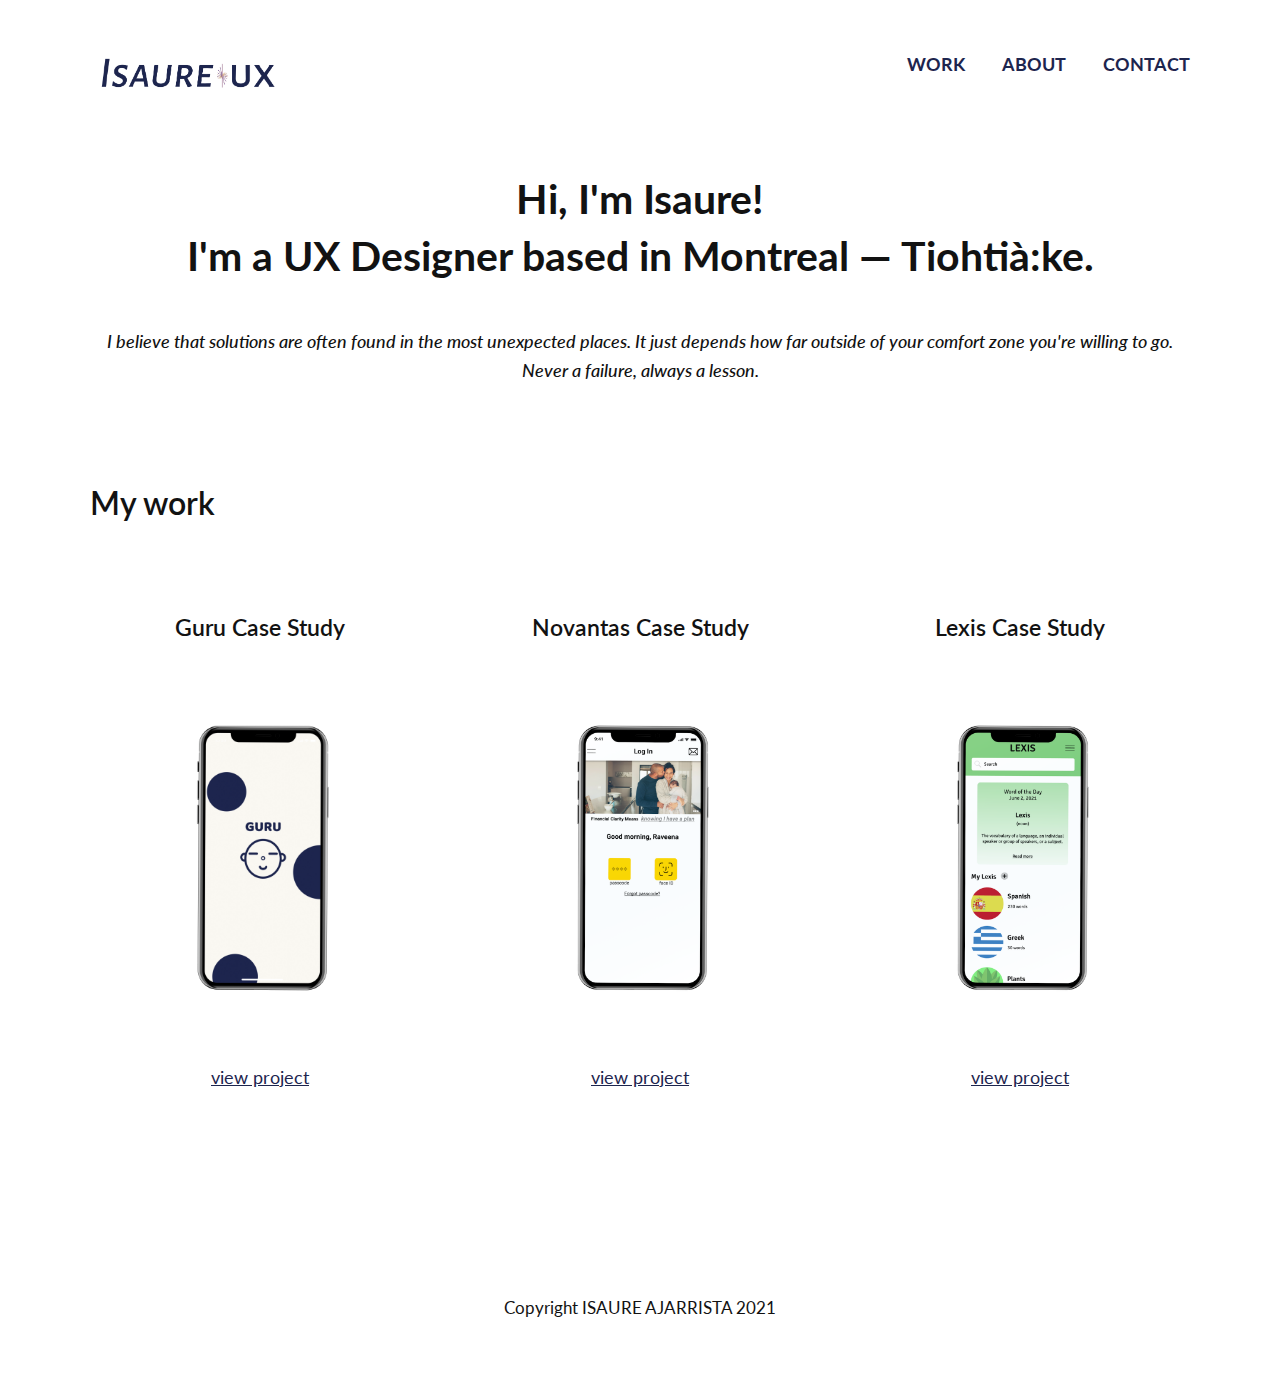
==== commit 07322426: "new case study, edits to home page" ====
--- a/index.html
+++ b/index.html
@@ -33,9 +33,9 @@
 <body>
   <!-- for the header -->
   <header id="header">
-    <div class="container align">
+    <div class="container">
       <div class="navtoggle" id="myNavtoggle">
-      <a href="index.html"><img src="img/me/logov2.png" class="logo" alt="Isaure's Logo"></a>
+      <a href="index.html"><img src="img/me/banner-v2.png" class="logo" alt="Isaure's Logo"></a>
       <nav class="navigation">
         <ul>
           <li class="nav-container topBotomBordersOut"><a href="index.html">Work</a></li>
@@ -52,8 +52,8 @@
     <!-- for the hero section -->
     <div id="hero">
       <div class="container">
-        <h1>Hi, I'm Isaure.<span> I'm a UX Designer based in Montreal.</span></h1>
-        <p>This site is under construction, watch your step.</p>
+        <h1 class="title">Hi, I'm Isaure!<span> I'm a UX Designer based in Montreal — Tiohtià:ke. </span></h1>
+        <p class="quote">I believe that solutions are often found in the most unexpected places. It just depends how far outside of your comfort zone you're willing to go. <span> Never a failure, always a lesson. </span></p>
       </div>
     </div>
 
@@ -63,34 +63,67 @@
         <h2> My work </h2>
         <div class="row">
           <!--open row that holds the 2 columns for project -->
-          <div class="column col-md-6 col-lg-7">
-            <h3>Guru</h3>
+          <div class="column col-md-6 col-lg-4">
+            <div class="title-h3">
+            <h3>Guru Case Study</h3>
+            </div>
             <!-- open first column (image) -->
             <div class="img_wrap">
               <picture>
                 <source srcset="img/guru/guruv2.png" media="(max-width:767px)">
                <img class= "img_img" src="img/guru/guruv2-1200.png" alt="Guru expert app mockup">
-                <p class="img_description"> A web-based app that lets you contact an expert - mobile first design <br> research, usability tests, wireframing and prototyping, product design</p>
+               <div class="overlay">
+              <div class="text">
+                <p> A web-based app that lets you contact an expert - mobile first design</p>
+                <p> User Research, Usability Tests, Wireframing and Prototyping, Product Design</p></div>
+                </div>
              </picture>
             </div>
-             <p><a href="https://isaureaja.medium.com/creating-wireframes-for-customer-research-cbaf70f2c0a5"> view project <i class="fas fa-angle-right"></i></a></p>
-          </div>
+            <div class="view-more">
+             <p><a href="guru.html"> view project <i class="fas fa-angle-right"></i></a></p>
+           </div>
+           </div>
+            
 
-          <div class="column col-md-6 col-lg-7">
-            <h3>Novantas Wireframes</h3>
+          <div class="column col-md-6 col-lg-4">
+            <div class="title-h3"><h3>Novantas Case Study</h3></div>
             <div class="img_wrap">
               <picture>
-                <source srcset="img/novantas-mockup" media="(max-width:767px)">
-                <img class="img_img" src="img/novantas-mockup-1200.png" alt="Lexis app mockup">
-                 <p class="img_description">
-                  Freelance contract. Created wireframes for 8 features to be developed for a mobile banking application. Signed NDA - limited information available online<br> UX Copy, Wireframing, Prototyping </p>
+                <source srcset="img/novantas-mockup.png" media="(max-width:767px)">
+                <img class="img_img" src="img/novantas-mockup-1200.png" alt="Novantas app mockup">
+                <div class="overlay">
+                   <div class="text">
+                 <p>Freelance contract.Signed NDA - limited information available online</p>
+                 <p> UX Copy, Wireframing, Prototyping </p>
+               </div>
+             </div>
               </picture>
             </div>
-            <p><a href="https://isaureaja.medium.com/creating-wireframes-for-customer-research-cbaf70f2c0a5"> view project <i class="fas fa-angle-right"></i></a></p>
-          </div>   
+            <div class="view-more">
+            <p><a href="https://isaureaja.medium.com/creating-wireframes-for-customer-research-cbaf70f2c0a5"> view project <i class="fas fa-angle-right"></i></a></p></div>
+            </div> 
+
+        <div class="column col-md-6 col-lg-4">
+            <div class="title-h3"><h3>Lexis Case Study</h3></div>
+            <!-- open first column (image) -->
+            <div class="img_wrap">
+              <picture>
+                <source srcset="img/lexis/home-page-mobile.png" media="(max-width:767px)">
+               <img class= "img_img" src="img/lexis/home-page-mockup.png" alt="Lexis app mockup">
+               <div class="overlay">
+               <div class="text">
+                <p class="img_description"> Mobile app - play games to learn words, learn a new word everyday</p>
+                <p> Research, Usability Tests, Wireframing and Prototyping, Product Design</p></div>
+              </div>
+             </picture>
+            </div>
+            <div class=view-more>
+            <p><a href="https://isaureaja.medium.com/lexis-case-study-ed827727590c"> view project <i class="fas fa-angle-right"></i></a></p>
+          </div>
+          </div>
+        </div>
       </div>
-    </div>
-  </div>       
+    </div>       
   </main>
 
   <!-- for the footer -->
--- a/css/style.css
+++ b/css/style.css
@@ -27,12 +27,12 @@
 
 h2{
   font-size: 1.75em;
-  font-weight: 700;
+  font-weight: 600;
 }
 
 h3 {
   font-size: 1.25em;
-  font-weight: 700;
+  font-weight: 600;
 }
 
 img{
@@ -89,6 +89,10 @@
   color: 	#1d254e;
 }
 
+#projects{
+  margin-bottom: 64px;
+}
+
 #projects a {
   text-decoration: underline;
 }
@@ -143,34 +147,42 @@
 }
 
 #projects h2{
-  text-align: center;
+  text-align: left;
 }
 
 .img_wrap{
+  display: block;
   position: relative;
-  height: 600px;
-  width: 600px;
-}
-
-.img_description {
+  height: auto;
+  width: 100%;
+}
+
+.overlay {
   position: absolute;
-  top: 10;
+  top: 0;
   bottom: 0;
   left: 0;
   right: 0;
-  font-size: 12px;
-  background: rgba(29, 106, 154, 0.72);
-  color: #fff;
-  visibility: hidden;
+  height: 100%;
+  width: 100%;
   opacity: 0;
-
-  /* transition effect. not necessary */
-  transition: opacity .2s, visibility .2s;
-}
-
-.img_wrap:hover .img_description {
-  visibility: visible;
+  transition: .5s ease;
+  background-color: #fbfbfb;
+}
+.overlay:hover{
   opacity: 1;
+}
+
+.text{
+  color: black;
+  font-size: 20px;
+  position: absolute;
+  top: 50%;
+  left: 50%;
+  -webkit-transform: translate(-50%, -50%);
+  -ms-transform: translate(-50%, -50%);
+  transform: translate(-50%, -50%);
+  text-align: center;
 }
 
 
@@ -187,16 +199,6 @@
   display: block;
 }
 
-.h1{
-  margin-top: 24px;
-  text-align: center;
-  font-size: 2.25em;
-}
-
-.logo {
-  max-width: 150px;
-  text-align: center;
-}
 
 .personal-image img{
   border-radius: 50%;
@@ -252,12 +254,22 @@
 .quote {
   font-size: 18px;
   font-style: italic;
-  font-weight: 700;
-  text-align: center;
-}
+  font-weight: 500;
+  text-align: center;
+  padding-bottom: 16px;
+}
+
 
 .h1-title{
   margin-bottom: 0;
+}
+
+.title-h3 {
+  text-align: center; 
+}
+
+.view-more {
+  text-align: center;
 }
 
 #title span {
@@ -270,6 +282,7 @@
   float: left;
   padding: 10px;
 }
+
 
 .row::after{
   clear: both;
@@ -279,7 +292,8 @@
 
 .copyright{
   font-size: .95em;
-  padding-top: 72px;
+  padding-top: 36px;
+  padding-bottom: 36px;
   text-align: center;
 }
 
@@ -396,6 +410,7 @@
 
   .logo{
     max-width: 200px;
+    max-height: 115px;
   }
 
 
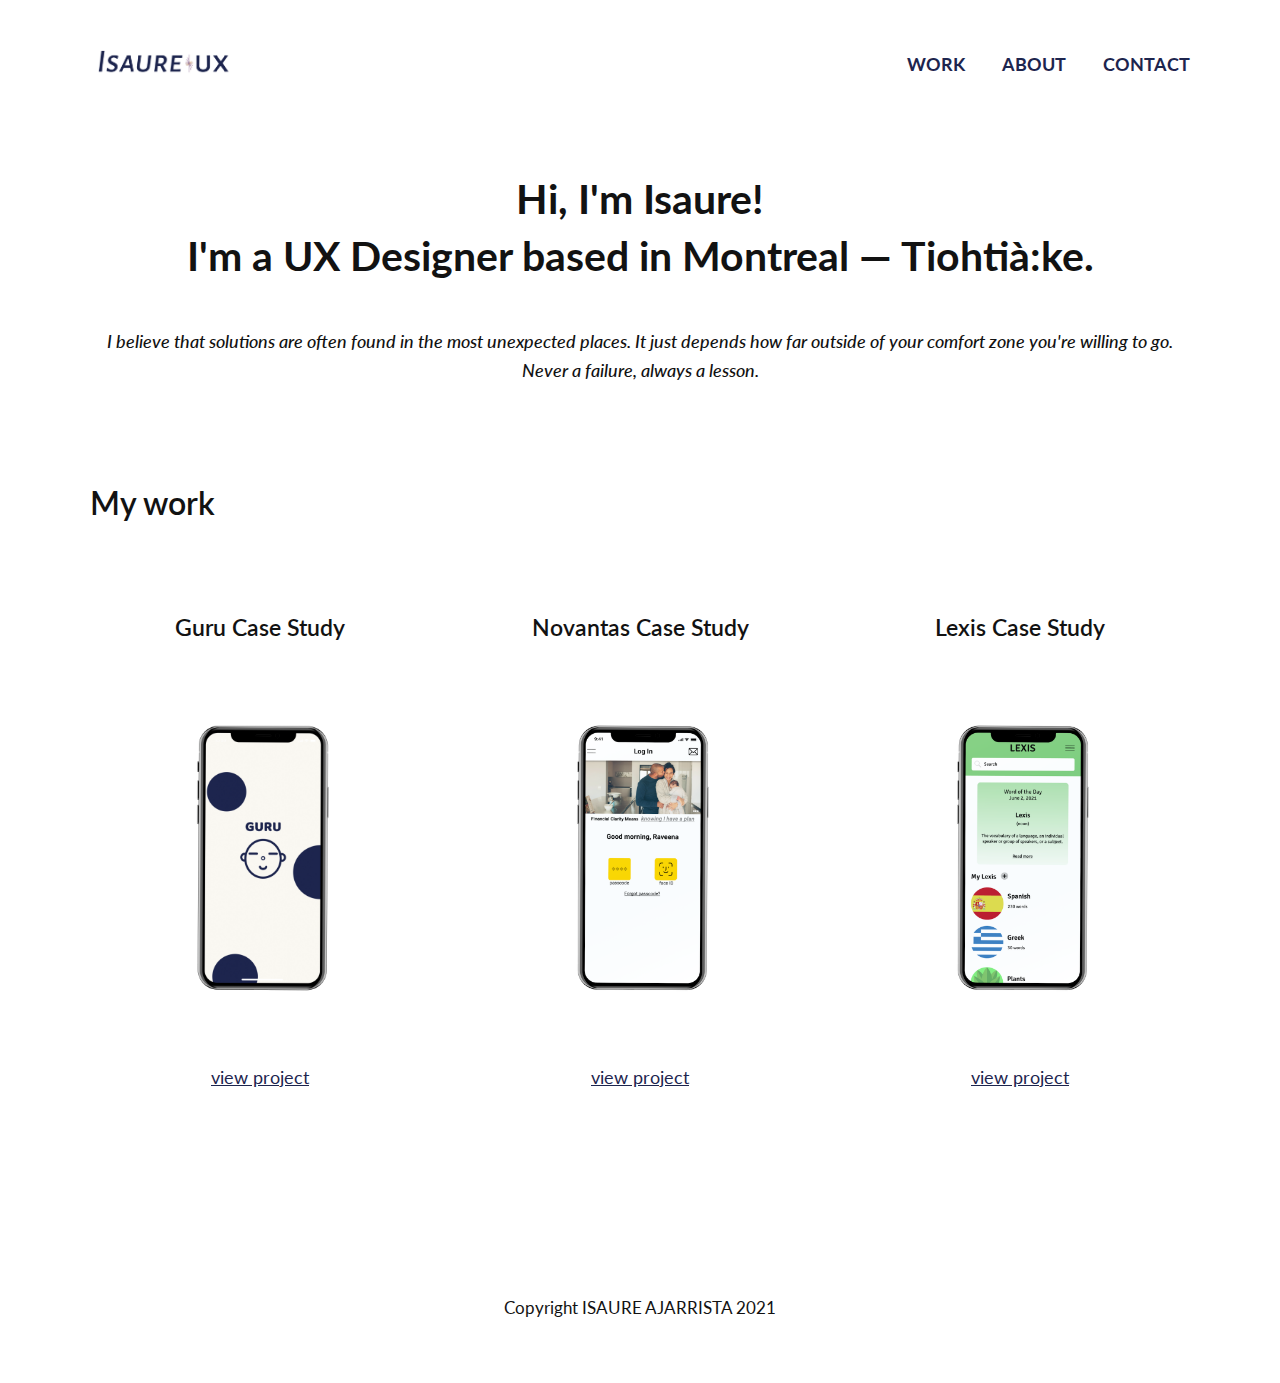
==== commit b6bb5917: "added lexis case study" ====
--- a/index.html
+++ b/index.html
@@ -118,7 +118,7 @@
              </picture>
             </div>
             <div class=view-more>
-            <p><a href="https://isaureaja.medium.com/lexis-case-study-ed827727590c"> view project <i class="fas fa-angle-right"></i></a></p>
+            <p><a href="lexis.html"> view project <i class="fas fa-angle-right"></i></a></p>
           </div>
           </div>
         </div>
--- a/css/style.css
+++ b/css/style.css
@@ -103,6 +103,7 @@
   top: 2px;
 }
 
+
 .navtoggle li:not(:last-child){
   display: none;
 }
@@ -409,9 +410,11 @@
   }
 
   .logo{
-    max-width: 200px;
-    max-height: 115px;
-  }
+    max-width: 150px;
+    position: relative;
+  }
+
+
 
 
   .col-md-3 {
